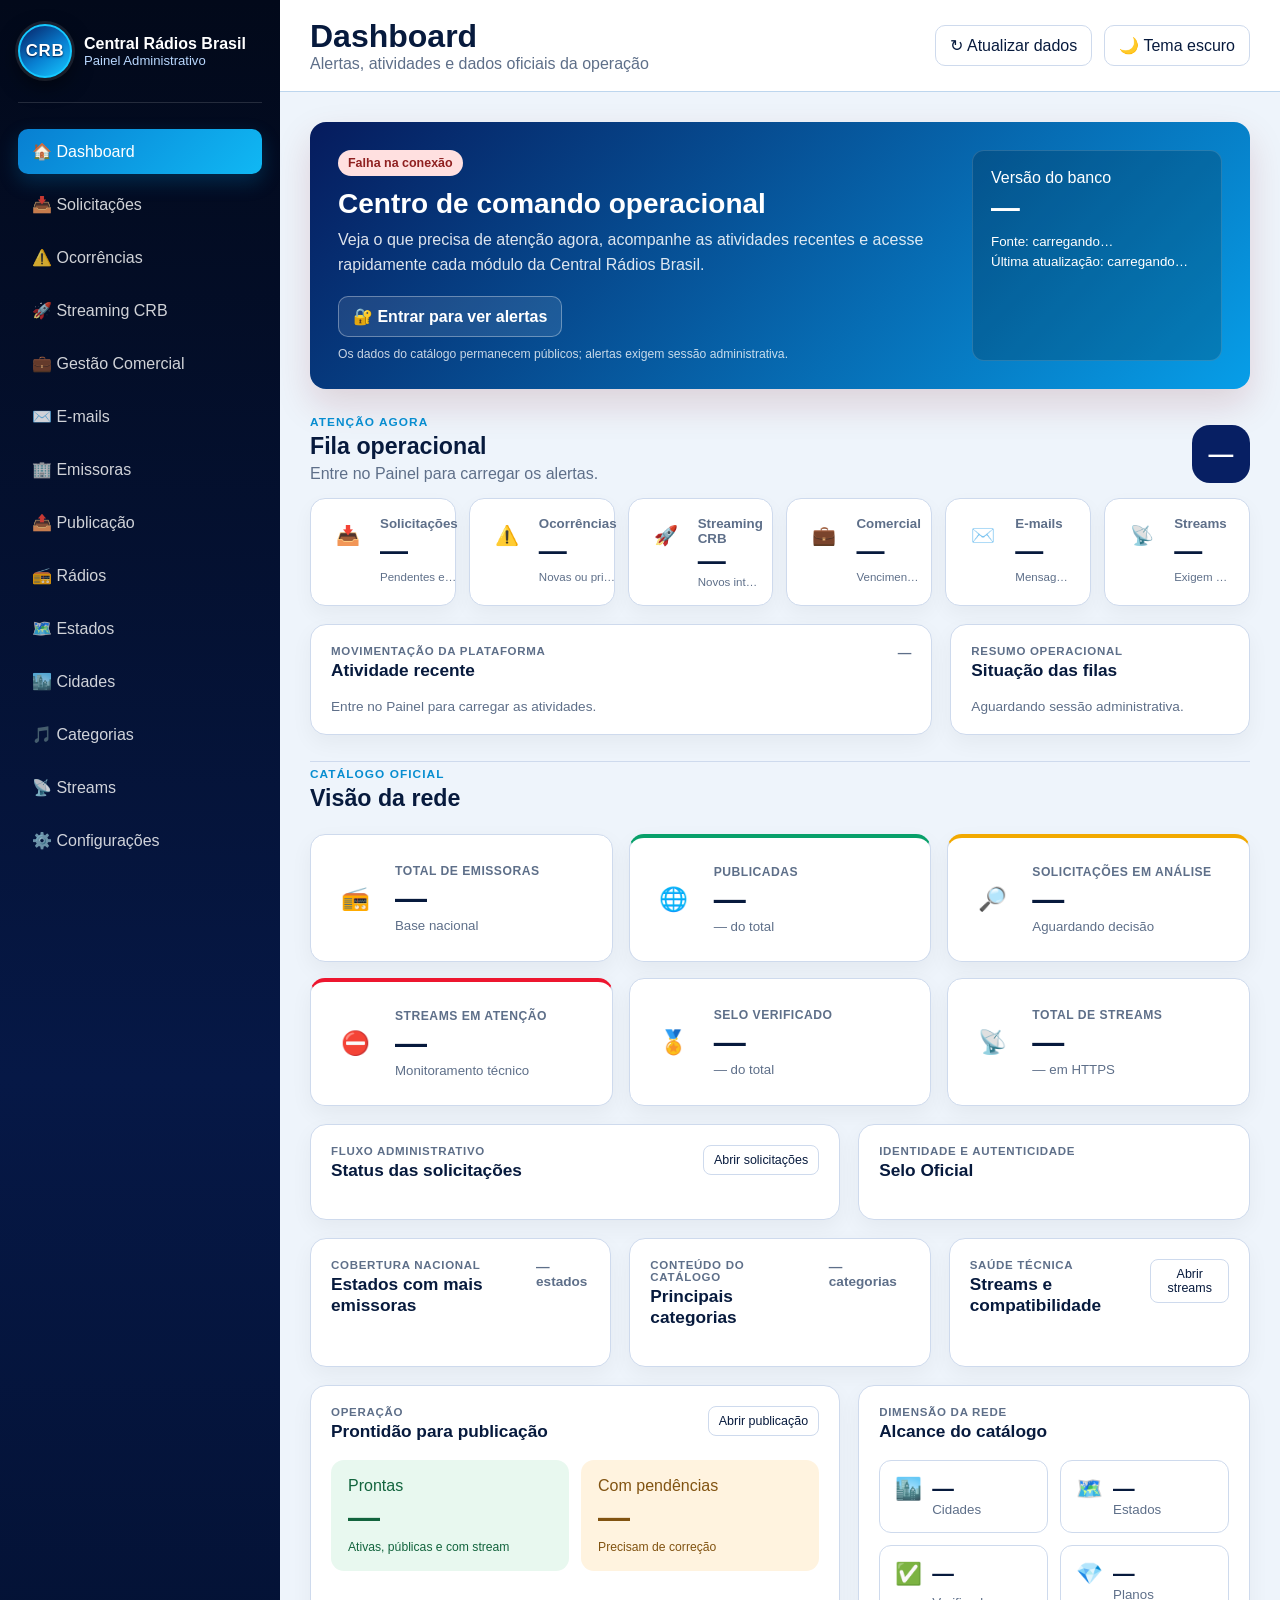
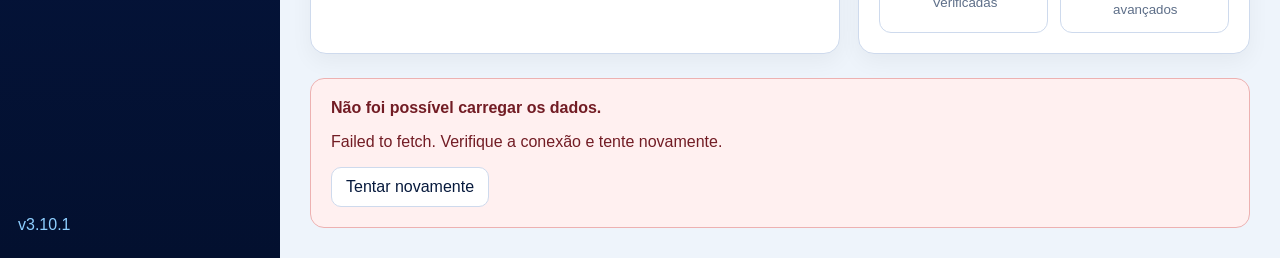
==== index.html @ 38840960 "Add files via upload" ====
<!DOCTYPE html>
<html lang="pt-BR">
<head>
  <meta charset="UTF-8">
  <meta name="viewport" content="width=device-width,initial-scale=1">
  <meta name="description" content="Painel Administrativo da Central Rádios Brasil">
  <meta http-equiv="Cache-Control" content="no-cache, no-store, must-revalidate">
  <meta http-equiv="Pragma" content="no-cache">
  <meta http-equiv="Expires" content="0">
  <title>Central Rádios Brasil — Painel Administrativo v3.9.0</title>

  <link rel="stylesheet" href="style.css?v=3.10.1">
  <link rel="stylesheet" href="css/dashboard.css?v=3.10.1">
  <link rel="stylesheet" href="css/radios.css?v=3.10.1">
  <link rel="stylesheet" href="css/streams.css?v=3.10.1">
  <link rel="stylesheet" href="css/emissoras.css?v=3.10.1">
  <link rel="stylesheet" href="css/solicitacoes.css?v=3.10.1">
  <link rel="stylesheet" href="css/emails.css?v=3.10.1">
  <link rel="stylesheet" href="css/streaming-interesses.css?v=3.10.1">
  <link rel="stylesheet" href="css/ocorrencias.css?v=3.10.1">
  <link rel="stylesheet" href="css/comercial.css?v=3.10.1">
</head>
<body data-app-version="3.9.0" data-build="gestao-comercial-sites">
<div class="app-shell">
  <aside class="sidebar">
    <div class="brand">
      <div class="brand-mark" aria-label="Central Rádios Brasil">CRB</div>
      <div>
        <strong>Central Rádios Brasil</strong>
        <span>Painel Administrativo</span>
      </div>
    </div>

    <nav class="main-nav">
      <a class="nav-link active" data-route="dashboard" href="#/dashboard">🏠 Dashboard</a>
      <a class="nav-link" data-route="solicitacoes" href="#/solicitacoes">📥 Solicitações <span id="solicitacoes-nav-count" class="nav-alert-count hidden"></span></a>
      <a class="nav-link" data-route="ocorrencias" href="#/ocorrencias">⚠️ Ocorrências <span id="ocorrencias-nav-count" class="nav-alert-count hidden"></span></a>
      <a class="nav-link" data-route="streaming-interesses" href="#/streaming-interesses">🚀 Streaming CRB <span id="streaming-nav-count" class="nav-alert-count hidden"></span></a>
      <a class="nav-link" data-route="comercial" href="#/comercial">💼 Gestão Comercial <span id="comercial-nav-count" class="nav-alert-count hidden"></span></a>
      <a class="nav-link" data-route="emails" href="#/emails">✉️ E-mails <span id="emails-nav-count" class="emails-nav-count nav-alert-count hidden"></span></a>
      <a class="nav-link" data-route="emissoras" href="#/emissoras">🏢 Emissoras</a>
        <a class="nav-link" data-route="publicacao" href="#/publicacao">📤 Publicação</a>
      <a class="nav-link" data-route="radios" href="#/radios">📻 Rádios</a>
      <a class="nav-link" data-route="estados" href="#/estados">🗺️ Estados</a>
      <a class="nav-link" data-route="cidades" href="#/cidades">🏙️ Cidades</a>
      <a class="nav-link" data-route="categorias" href="#/categorias">🎵 Categorias</a>
      <a class="nav-link" data-route="streams" href="#/streams">📡 Streams <span id="streams-nav-count" class="nav-alert-count hidden"></span></a>
      <a class="nav-link" data-route="configuracoes" href="#/configuracoes">
  ⚙️ Configurações
</a>
    </nav>

    <div class="sidebar-footer" id="app-version">v2.4.0</div>
  </aside>

  <div class="content-area">
    <header class="topbar">
      <div>
        <h1 id="page-title">Dashboard</h1>
        <p id="page-subtitle">Dados oficiais do ecossistema Central Rádios Brasil</p>
      </div>

      <button id="refresh-button" class="secondary-button">↻ Atualizar dados</button>
      <button id="theme-toggle" class="theme-button">🌙 Tema escuro</button>
    </header>

    <main class="main-content">
      <section id="dashboard-page">
        <section class="welcome-panel executive-welcome">
          <div>
            <span id="connection-badge" class="status-badge loading">
              Conectando à operação
            </span>
            <h2>Centro de comando operacional</h2>
            <p>
              Veja o que precisa de atenção agora, acompanhe as atividades recentes
              e acesse rapidamente cada módulo da Central Rádios Brasil.
            </p>
            <div class="dashboard-session-actions">
              <button id="dashboard-login-button" type="button" class="dashboard-session-button">
                🔐 Entrar para ver alertas
              </button>
              <span id="dashboard-session-note">Os dados do catálogo permanecem públicos; alertas exigem sessão administrativa.</span>
            </div>
          </div>

          <div class="dataset-info">
            <span>Versão do banco</span>
            <strong id="dataset-version">—</strong>
            <small id="dashboard-data-source">Fonte: carregando…</small>
            <small id="last-update">Última atualização: carregando…</small>
          </div>
        </section>

        <section class="operations-heading" aria-labelledby="operations-title">
          <div>
            <span>Atenção agora</span>
            <h2 id="operations-title">Fila operacional</h2>
            <p id="dashboard-operational-status">Entre no Painel para carregar os alertas.</p>
          </div>
          <strong id="dashboard-alert-total" class="operations-total">—</strong>
        </section>

        <section class="operations-kpis" aria-label="Alertas operacionais">
          <button type="button" class="operation-card" data-dashboard-route="solicitacoes">
            <span class="operation-icon">📥</span><small>Solicitações</small>
            <strong id="dashboard-alert-solicitacoes">—</strong><em>Pendentes e em análise</em>
          </button>
          <button type="button" class="operation-card" data-dashboard-route="ocorrencias">
            <span class="operation-icon">⚠️</span><small>Ocorrências</small>
            <strong id="dashboard-alert-ocorrencias">—</strong><em>Novas ou prioritárias</em>
          </button>
          <button type="button" class="operation-card" data-dashboard-route="streaming-interesses">
            <span class="operation-icon">🚀</span><small>Streaming CRB</small>
            <strong id="dashboard-alert-streaming">—</strong><em>Novos interessados</em>
          </button>
          <button type="button" class="operation-card" data-dashboard-route="comercial">
            <span class="operation-icon">💼</span><small>Comercial</small>
            <strong id="dashboard-alert-comercial">—</strong><em>Vencimentos, contratos e sites</em>
          </button>
          <button type="button" class="operation-card" data-dashboard-route="emails">
            <span class="operation-icon">✉️</span><small>E-mails</small>
            <strong id="dashboard-alert-emails">—</strong><em>Mensagens não lidas</em>
          </button>
          <button type="button" class="operation-card" data-dashboard-route="streams">
            <span class="operation-icon">📡</span><small>Streams</small>
            <strong id="dashboard-alert-streams">—</strong><em>Exigem atenção</em>
          </button>
        </section>

        <section class="executive-grid executive-grid-main dashboard-operational-grid">
          <article class="executive-panel activity-panel">
            <header class="panel-heading">
              <div><span>Movimentação da plataforma</span><h3>Atividade recente</h3></div>
              <strong id="dashboard-activity-updated">—</strong>
            </header>
            <div id="dashboard-activity-list" class="activity-list">
              <p class="dashboard-empty">Entre no Painel para carregar as atividades.</p>
            </div>
          </article>

          <article class="executive-panel">
            <header class="panel-heading">
              <div><span>Resumo operacional</span><h3>Situação das filas</h3></div>
            </header>
            <div id="dashboard-queue-summary" class="queue-summary">
              <p class="dashboard-empty">Aguardando sessão administrativa.</p>
            </div>
          </article>
        </section>

        <section class="dashboard-section-divider">
          <div><span>Catálogo oficial</span><h2>Visão da rede</h2></div>
        </section>

        <section class="dashboard-kpis" aria-label="Indicadores principais">
          <article class="executive-kpi">
            <span class="kpi-icon">📻</span>
            <div><small>Total de emissoras</small><strong id="total-radios">—</strong><span id="total-radios-detail">Base nacional</span></div>
          </article>
          <article class="executive-kpi kpi-success">
            <span class="kpi-icon">🌐</span>
            <div><small>Publicadas</small><strong id="total-publicadas">—</strong><span id="publicadas-percentual">— do total</span></div>
          </article>
          <article class="executive-kpi kpi-warning">
            <span class="kpi-icon">🔎</span>
            <div><small>Solicitações em análise</small><strong id="total-em-analise">—</strong><span>Aguardando decisão</span></div>
          </article>
          <article class="executive-kpi kpi-danger">
            <span class="kpi-icon">⛔</span>
            <div><small>Streams em atenção</small><strong id="total-bloqueadas">—</strong><span>Monitoramento técnico</span></div>
          </article>
          <article class="executive-kpi">
            <span class="kpi-icon">🏅</span>
            <div><small>Selo verificado</small><strong id="total-selo-verificado">—</strong><span id="selo-percentual">— do total</span></div>
          </article>
          <article class="executive-kpi">
            <span class="kpi-icon">📡</span>
            <div><small>Total de streams</small><strong id="total-streams">—</strong><span id="streams-seguros">— em HTTPS</span></div>
          </article>
        </section>

        <section class="executive-grid executive-grid-main">
          <article class="executive-panel">
            <header class="panel-heading">
              <div><span>Fluxo administrativo</span><h3>Status das solicitações</h3></div>
              <button type="button" class="dashboard-link-button" data-dashboard-route="solicitacoes">Abrir solicitações</button>
            </header>
            <div id="dashboard-status-list" class="metric-list"></div>
          </article>

          <article class="executive-panel">
            <header class="panel-heading">
              <div><span>Identidade e autenticidade</span><h3>Selo Oficial</h3></div>
            </header>
            <div id="dashboard-seal-list" class="metric-list"></div>
          </article>
        </section>

        <section class="executive-grid executive-grid-wide">
          <article class="executive-panel">
            <header class="panel-heading">
              <div><span>Cobertura nacional</span><h3>Estados com mais emissoras</h3></div>
              <strong id="total-estados">— estados</strong>
            </header>
            <div id="dashboard-states-list" class="ranking-list"></div>
          </article>

          <article class="executive-panel">
            <header class="panel-heading">
              <div><span>Conteúdo do catálogo</span><h3>Principais categorias</h3></div>
              <strong id="total-categorias">— categorias</strong>
            </header>
            <div id="dashboard-categories-list" class="ranking-list"></div>
          </article>

          <article class="executive-panel">
            <header class="panel-heading">
              <div><span>Saúde técnica</span><h3>Streams e compatibilidade</h3></div>
              <button type="button" class="dashboard-link-button" data-dashboard-route="streams">Abrir streams</button>
            </header>
            <div id="dashboard-stream-health" class="health-grid"></div>
          </article>
        </section>

        <section class="executive-grid executive-grid-main">
          <article class="executive-panel">
            <header class="panel-heading">
              <div><span>Operação</span><h3>Prontidão para publicação</h3></div>
              <button type="button" class="dashboard-link-button" data-dashboard-route="publicacao">Abrir publicação</button>
            </header>
            <div class="readiness-grid">
              <div class="readiness-item readiness-ready"><span>Prontas</span><strong id="dashboard-ready-count">—</strong><small>Ativas, públicas e com stream</small></div>
              <div class="readiness-item readiness-pending"><span>Com pendências</span><strong id="dashboard-pending-count">—</strong><small>Precisam de correção</small></div>
            </div>
            <div id="dashboard-pending-summary" class="attention-list"></div>
          </article>

          <article class="executive-panel">
            <header class="panel-heading">
              <div><span>Dimensão da rede</span><h3>Alcance do catálogo</h3></div>
            </header>
            <div class="network-summary">
              <div><span>🏙️</span><strong id="total-cidades">—</strong><small>Cidades</small></div>
              <div><span>🗺️</span><strong id="network-total-estados">—</strong><small>Estados</small></div>
              <div><span>✅</span><strong id="total-verificadas">—</strong><small>Verificadas</small></div>
              <div><span>💎</span><strong id="dashboard-premium-count">—</strong><small>Planos avançados</small></div>
            </div>
          </article>
        </section>

        <section id="error-panel" class="error-panel hidden">
          <strong>Não foi possível carregar os dados.</strong>
          <p id="error-message"></p>
          <button id="retry-button">Tentar novamente</button>
        </section>
      </section>


      <section id="solicitacoes-page" class="hidden">
        <div class="radios-toolbar solicitacoes-toolbar">
          <div>
            <span id="solicitacoes-status-badge" class="status-badge loading">
              Aguardando autenticação
            </span>
            <h2>Solicitações de emissoras</h2>
            <p>
              <strong id="solicitacoes-visible-count">0</strong> exibidas de
              <strong id="solicitacoes-total-count">0</strong> recebidas.
            </p>
          </div>

          <div class="toolbar-actions">
            <button id="solicitacoes-chave-button" type="button"
              class="secondary-button">
              🔐 Entrar no painel
            </button>
            <button id="solicitacoes-refresh-button" type="button"
              class="primary-button">
              ↻ Atualizar solicitações
            </button>
          </div>
        </div>

        <section class="solicitacoes-kpis" aria-label="Resumo das solicitações">
          <article>
            <span>Pendentes</span>
            <strong id="solicitacoes-pendentes-count">0</strong>
          </article>
          <article>
            <span>Em análise</span>
            <strong id="solicitacoes-analise-count">0</strong>
          </article>
          <article>
            <span>Aprovadas</span>
            <strong id="solicitacoes-aprovadas-count">0</strong>
          </article>
          <article>
            <span>Rejeitadas</span>
            <strong id="solicitacoes-rejeitadas-count">0</strong>
          </article>
          <article>
            <span>Sem logomarca</span>
            <strong id="solicitacoes-sem-logo-count">0</strong>
          </article>
        </section>

        <section class="filters-panel solicitacoes-filters">
          <label>
            Buscar
            <input id="solicitacao-search" type="search"
              placeholder="Protocolo, rádio, cidade, estado ou e-mail">
          </label>

          <label>
            Status
            <select id="solicitacao-status-filter">
              <option value="">Todos os status</option>
              <option value="pendente">Pendentes</option>
              <option value="em_analise">Em análise</option>
              <option value="aprovada">Aprovadas</option>
              <option value="rejeitada">Rejeitadas</option>
            </select>
          </label>

          <label>
            Logomarca
            <select id="solicitacao-logo-filter">
              <option value="">Todas</option>
              <option value="com_logo">Com logomarca</option>
              <option value="sem_logo">Sem logomarca</option>
            </select>
          </label>
        </section>

        <div id="solicitacoes-aviso-chave"
          class="solicitacoes-chave-panel">
          <strong>Área administrativa protegida</strong>
          <p>
            Entre com a chave administrativa para criar uma sessão temporária e protegida.
            A chave não será guardada: somente um token temporário permanecerá nesta aba.
          </p>
        </div>

        <section class="table-card">
          <div class="table-scroll">
            <table class="radios-table solicitacoes-table">
              <thead>
                <tr>
                  <th>Logomarca</th>
                  <th>Emissora</th>
                  <th>Localização</th>
                  <th>Categoria</th>
                  <th>Recebida em</th>
                  <th>Status</th>
                  <th>Ações</th>
                </tr>
              </thead>
              <tbody id="solicitacoes-table-body">
                <tr>
                  <td colspan="7" class="empty-state">
                    Entre no painel para carregar as solicitações.
                  </td>
                </tr>
              </tbody>
            </table>
          </div>
        </section>

        <section class="solicitacoes-alteracoes-bloco">
          <div class="solicitacoes-subcabecalho">
            <div>
              <span class="status-badge loading" id="alteracoes-status-badge">
                Alterações aguardando sincronização
              </span>
              <h3>Alterações solicitadas pelas emissoras</h3>
              <p>
                <strong id="alteracoes-pendentes-count">0</strong> pendentes ou em análise de
                <strong id="alteracoes-total-count">0</strong> solicitações.
              </p>
            </div>
          </div>

          <section class="table-card">
            <div class="table-scroll">
              <table class="radios-table solicitacoes-table">
                <thead>
                  <tr>
                    <th>Solicitação</th>
                    <th>Emissora</th>
                    <th>Localização</th>
                    <th>Stream proposto</th>
                    <th>Recebida em</th>
                    <th>Status</th>
                    <th>Ações</th>
                  </tr>
                </thead>
                <tbody id="alteracoes-table-body">
                  <tr>
                    <td colspan="7" class="empty-state">
                      Entre no painel para carregar as alterações.
                    </td>
                  </tr>
                </tbody>
              </table>
            </div>
          </section>
        </section>
      </section>

      <section id="radios-page" class="hidden">
        <div class="radios-toolbar">
          <div>
            <span id="radios-status-badge" class="status-badge loading">Carregando rádios</span>
            <h2>Gerenciamento de rádios</h2>
            <p>
              <strong id="radios-visible-count">0</strong> exibidas de
              <strong id="radios-total-count">0</strong> cadastradas.
            </p>
          </div>

          <div class="toolbar-actions">
            <label class="file-button">
              ⬆ Importar radios.json
              <input id="import-radios-input" type="file" accept=".json,application/json">
            </label>
            <button id="export-radios-button" class="secondary-button">✓ Validar e gerar bancos</button>
            <button id="new-radio-button" class="primary-button">＋ Nova rádio</button>
          </div>
        </div>

        <div id="draft-banner" class="draft-banner hidden">
          <div>
            <strong>Existem alterações salvas somente neste navegador.</strong>
            <span>Exporte o arquivo radios.json para publicá-las no repositório de dados.</span>
          </div>
          <button id="discard-draft-button" class="text-button">Descartar rascunho</button>
        </div>

        <section class="filters-panel">
          <label>
            Buscar
            <input id="radio-search" type="search" placeholder="Nome, cidade, estado ou categoria">
          </label>

          <label>
            Estado
            <select id="radio-uf-filter">
              <option value="">Todos os estados</option>
            </select>
          </label>

          <label>
            Categoria
            <select id="radio-category-filter">
              <option value="">Todas as categorias</option>
            </select>
          </label>

          <label>
            Status
            <select id="radio-status-filter">
              <option value="">Todos os status</option>
              <option value="online">Online</option>
              <option value="offline">Offline</option>
              <option value="nao_testado">Não testado</option>
            </select>
          </label>
        </section>

        <section class="table-card">
          <div class="table-scroll">
            <table class="radios-table">
              <thead>
                <tr>
                  <th>Rádio</th>
                  <th>Cidade</th>
                  <th>UF</th>
                  <th>Categoria</th>
                  <th>Status</th>
                  <th>Verificada</th>
                  <th>Stream principal</th>
                  <th>Ações</th>
                </tr>
              </thead>
              <tbody id="radios-table-body">
                <tr><td colspan="8" class="empty-state">Carregando…</td></tr>
              </tbody>
            </table>
          </div>
        </section>
      </section>

      <section id="estados-page" class="hidden">
        <div class="radios-toolbar">
          <div>
            <span class="status-badge success">Lista oficial carregada</span>
            <h2>Cadastro de estados</h2>
            <p>
              <strong id="estados-visible-count">27</strong> exibidos de
              <strong id="estados-total-count">27</strong>.
              Ativos: <strong id="estados-active-count">27</strong>.
            </p>
          </div>

          <div class="toolbar-actions">
            <button id="reset-estados-button" class="secondary-button">
              ↺ Restaurar lista oficial
            </button>
            <button id="export-estados-button" class="primary-button">
              ⬇ Exportar estados.json
            </button>
          </div>
        </div>

        <section class="filters-panel states-filters">
          <label>
            Buscar
            <input id="estado-search" type="search"
              placeholder="Sigla, estado ou região">
          </label>

          <label>
            Região
            <select id="estado-region-filter">
              <option value="">Todas as regiões</option>
              <option value="Norte">Norte</option>
              <option value="Nordeste">Nordeste</option>
              <option value="Centro-Oeste">Centro-Oeste</option>
              <option value="Sudeste">Sudeste</option>
              <option value="Sul">Sul</option>
            </select>
          </label>
        </section>

        <section class="table-card">
          <div class="table-scroll">
            <table class="radios-table states-table">
              <thead>
                <tr>
                  <th>UF</th>
                  <th>Estado</th>
                  <th>Região</th>
                  <th>Status</th>
                  <th>Ações</th>
                </tr>
              </thead>
              <tbody id="estados-table-body"></tbody>
            </table>
          </div>
        </section>
      </section>


      <section id="categorias-page" class="hidden">
        <div class="radios-toolbar">
          <div>
            <span class="status-badge success">Categorias disponíveis</span>
            <h2>Cadastro de categorias</h2>
            <p>
              <strong id="categorias-visible-count">0</strong> exibidas de
              <strong id="categorias-total-count">0</strong>.
              Ativas: <strong id="categorias-active-count">0</strong>.
            </p>
          </div>

          <div class="toolbar-actions">
            <button id="reset-categorias-button" class="secondary-button">
              ↺ Restaurar lista inicial
            </button>
            <button id="export-categorias-button" class="secondary-button">
              ⬇ Exportar categorias.json
            </button>
            <button id="new-category-button" class="primary-button">
              ＋ Nova categoria
            </button>
          </div>
        </div>

        <section class="filters-panel states-filters">
          <label>
            Buscar
            <input id="categoria-search" type="search"
              placeholder="Nome, descrição ou identificador">
          </label>

          <label>
            Status
            <select id="categoria-status-filter">
              <option value="">Todos os status</option>
              <option value="ativa">Ativas</option>
              <option value="inativa">Inativas</option>
            </select>
          </label>
        </section>

        <section class="table-card">
          <div class="table-scroll">
            <table class="radios-table categories-table">
              <thead>
                <tr>
                  <th>Categoria</th>
                  <th>ID</th>
                  <th>Descrição</th>
                  <th>Status</th>
                  <th>Ações</th>
                </tr>
              </thead>
              <tbody id="categorias-table-body"></tbody>
            </table>
          </div>
        </section>
      </section>


      <section id="cidades-page" class="hidden">
        <div class="radios-toolbar">
          <div>
            <span id="cidades-status-badge" class="status-badge loading">
              Aguardando consulta ao IBGE
            </span>
            <h2>Cadastro nacional de cidades</h2>
            <p>
              <strong id="cidades-visible-count">0</strong> encontradas de
              <strong id="cidades-total-count">0</strong>.
            </p>
            <small id="cidades-source-note">
              Fonte oficial: IBGE — API de Localidades.
            </small>
          </div>

          <div class="toolbar-actions">
            <button id="reload-cidades-button" class="secondary-button">
              ↻ Atualizar pelo IBGE
            </button>
            <button id="export-cidades-button" class="primary-button">
              ⬇ Exportar cidades.json
            </button>
          </div>
        </div>

        <section class="filters-panel cities-filters">
          <label>
            Buscar município
            <input id="cidade-search" type="search"
              placeholder="Nome, código IBGE, estado ou região">
          </label>

          <label>
            Estado
            <select id="cidade-uf-filter">
              <option value="">Todos os estados</option>
            </select>
          </label>

          <label>
            Região
            <select id="cidade-region-filter">
              <option value="">Todas as regiões</option>
            </select>
          </label>
        </section>

        <p id="cidades-table-note" class="table-note">
          Aguardando carregamento.
        </p>

        <section class="table-card">
          <div class="table-scroll">
            <table class="radios-table cities-table">
              <thead>
                <tr>
                  <th>Município</th>
                  <th>UF</th>
                  <th>Estado</th>
                  <th>Região</th>
                  <th>Código IBGE</th>
                  <th>Origem</th>
                </tr>
              </thead>
              <tbody id="cidades-table-body">
                <tr>
                  <td colspan="6" class="empty-state">
                    Carregando municípios…
                  </td>
                </tr>
              </tbody>
            </table>
          </div>
        </section>
      </section>


      <section id="streams-page" class="hidden">
        <div class="radios-toolbar">
          <div>
            <span id="streams-status-badge" class="status-badge loading">
              Aguardando carregamento
            </span>
            <h2>Cadastro de streams</h2>
            <p>
              <strong id="streams-visible-count">0</strong> exibidos de
              <strong id="streams-total-count">0</strong>.
              Online: <strong id="streams-online-count">0</strong>.
              Offline: <strong id="streams-offline-count">0</strong>.
            </p>
          </div>

          <div class="toolbar-actions">
            <button id="monitor-streams-button" class="primary-button">
              🔎 Verificar todos agora
            </button>
            <button id="reset-streams-button" class="secondary-button">
              ↺ Recarregar de radios.json
            </button>
            <button id="export-streams-button" class="secondary-button">
              ⬇ Exportar streams.json
            </button>
            <button id="new-stream-button" class="primary-button">
              ＋ Novo stream
            </button>
          </div>
        </div>

        <section class="stream-monitoramento-resumo">
          <article><span>Online</span><strong id="monitor-online-count">0</strong></article>
          <article><span>Instáveis</span><strong id="monitor-instavel-count">0</strong></article>
          <article><span>Fora do portal</span><strong id="monitor-fora-count">0</strong></article>
          <article><span>Suspensas</span><strong id="monitor-suspensa-count">0</strong></article>
          <article class="stream-monitoramento-data">
            <span>Última verificação automática</span>
            <strong id="monitor-ultima-execucao">Ainda não executada</strong>
          </article>
        </section>

        <section class="filters-panel stream-filters">
          <label>
            Buscar
            <input id="stream-search" type="search"
              placeholder="Rádio, nome do stream, URL ou codec">
          </label>

          <label>
            Status
            <select id="stream-status-filter">
              <option value="">Todos os status</option>
              <option value="online">Online</option>
              <option value="instavel">Instável</option>
              <option value="fora_portal">Fora do portal</option>
              <option value="suspensa">Suspensa</option>
              <option value="offline">Offline manual</option>
              <option value="nao_testado">Não testado</option>
            </select>
          </label>

          <label>
            Protocolo
            <select id="stream-protocol-filter">
              <option value="">Todos</option>
              <option value="HTTPS">HTTPS</option>
              <option value="HTTP">HTTP</option>
            </select>
          </label>
        </section>

        <section class="table-card">
          <div class="table-scroll">
            <table class="radios-table streams-table">
              <thead>
                <tr>
                  <th>Rádio / Stream</th>
                  <th>URL</th>
                  <th>Protocolo</th>
                  <th>Codec</th>
                  <th>Bitrate</th>
                  <th>Status</th>
                  <th>Resposta</th>
                  <th>Última verificação</th>
                  <th>Ações</th>
                </tr>
              </thead>
              <tbody id="streams-table-body">
                <tr>
                  <td colspan="9" class="empty-state">Carregando…</td>
                </tr>
              </tbody>
            </table>
          </div>
        </section>
      </section>


      <section id="emissoras-page" class="hidden">
        <div class="radios-toolbar">
          <div>
            <span class="status-badge success">Estrutura inicial ativa</span>
            <h2>Cadastro Nacional de Emissoras</h2>
            <p>
              <strong id="emissoras-visible-count">0</strong> emissoras exibidas.
            </p>
          </div>

          <div class="toolbar-actions">
            <label class="file-button">
              ⬆ Importar banco
              <input id="import-emissoras-input" type="file"
                accept=".json,application/json">
            </label>
            <button id="export-emissoras-button" class="secondary-button">
              ✓ Validar e gerar bancos
            </button>
            <button id="new-emissora-button" class="primary-button">
              ＋ Nova emissora
            </button>
          </div>
        </div>

        <div id="emissoras-draft-banner" class="draft-banner hidden">
          <div>
            <strong>Existem alterações salvas neste navegador.</strong>
            <span>
              Exporte radios.json para publicar as alterações no banco oficial.
            </span>
          </div>
          <button id="discard-emissoras-draft-button" class="text-button">
            Descartar rascunho
          </button>
        </div>


        <section class="emissoras-stats">
          <article>
            <span>Total</span>
            <strong id="emissoras-total-count">0</strong>
          </article>
          <article>
            <span>FM</span>
            <strong id="emissoras-fm-count">0</strong>
          </article>
          <article>
            <span>AM</span>
            <strong id="emissoras-am-count">0</strong>
          </article>
          <article>
            <span>Web</span>
            <strong id="emissoras-web-count">0</strong>
          </article>
          <article>
            <span>Ativas</span>
            <strong id="emissoras-active-count">0</strong>
          </article>
          <article>
            <span>Verificadas</span>
            <strong id="emissoras-verified-count">0</strong>
          </article>
        </section>

        <section class="filters-panel emissoras-filters">
          <label>
            Buscar
            <input id="emissora-search" type="search"
              placeholder="Nome, cidade, estado, categoria ou frequência">
          </label>

          <label>
            Estado
            <select id="emissora-uf-filter">
              <option value="">Todos os estados</option>
            </select>
          </label>

          <label>
            Tipo
            <select id="emissora-type-filter">
              <option value="">Todos os tipos</option>
              <option value="FM">FM</option>
              <option value="AM">AM</option>
              <option value="Web">Web</option>
            </select>
          </label>

          <label>
            Status do cadastro
            <select id="emissora-status-filter">
              <option value="">Todos os status</option>
              <option value="cadastro_recebido">Cadastro recebido</option>
              <option value="em_analise">Em análise</option>
              <option value="aprovada">Aprovada</option>
              <option value="aguardando_selo">Aguardando selo</option>
              <option value="publicada">Publicada</option>
              <option value="suspensa">Suspensa</option>
              <option value="rejeitada">Rejeitada</option>
              <option value="ativa">Ativas</option>
              <option value="inativa">Inativas</option>
            </select>
          </label>

          <label>
            Ordenar
            <select id="emissora-sort">
              <option value="nome">Nome A–Z</option>
              <option value="nome-desc">Nome Z–A</option>
              <option value="cidade">Cidade</option>
              <option value="estado">Estado</option>
              <option value="atualizacao">Última atualização</option>
            </select>
          </label>
        </section>

        <section class="table-card">
          <div class="table-scroll">
            <table class="radios-table emissoras-table">
              <thead>
                <tr>
                  <th>Emissora</th>
                  <th>Tipo</th>
                  <th>Frequência</th>
                  <th>Cidade</th>
                  <th>UF</th>
                  <th>Categoria</th>
                  <th>Streams</th>
                  <th>Status</th>
                  <th>Ações</th>
                </tr>
              </thead>
              <tbody id="emissoras-table-body">
                <tr>
                  <td colspan="9" class="empty-state">Carregando…</td>
                </tr>
              </tbody>
            </table>
          </div>
        </section>
      </section>
      <section id="ocorrencias-page" class="hidden">
        <div class="radios-toolbar ocorrencias-toolbar">
          <div>
            <span id="ocorrencias-status-badge" class="status-badge loading">Aguardando autenticação</span>
            <h2>Ocorrências e confiabilidade</h2>
            <p>Analise relatos enviados pelo Portal sem alterar automaticamente o catálogo. <strong id="ocorrencias-visible-count">0</strong> registros exibidos.</p>
          </div>
          <div class="toolbar-actions">
            <a class="secondary-button" href="https://centralradiosbrasil.com.br/ocorrencias/" target="_blank" rel="noopener">↗ Abrir página pública</a>
            <button id="ocorrencias-refresh-button" type="button" class="primary-button">↻ Atualizar ocorrências</button>
          </div>
        </div>

        <section class="ocorrencias-kpis" aria-label="Resumo das ocorrências">
          <article><span>Total</span><strong id="ocorrencias-total-count">0</strong></article>
          <article><span>Novas</span><strong id="ocorrencias-new-count">0</strong></article>
          <article><span>Em análise</span><strong id="ocorrencias-analysis-count">0</strong></article>
          <article><span>Resolvidas</span><strong id="ocorrencias-resolved-count">0</strong></article>
          <article><span>Prioritárias</span><strong id="ocorrencias-priority-count">0</strong></article>
        </section>

        <section class="ocorrencias-filters" aria-label="Filtros das ocorrências">
          <label>Buscar
            <input id="ocorrencias-search" type="search" placeholder="Protocolo, rádio, contato ou mensagem" autocomplete="off">
          </label>
          <label>Status
            <select id="ocorrencias-status-filter">
              <option value="">Todos os status</option>
              <option value="nova">Novas</option>
              <option value="em_analise">Em análise</option>
              <option value="resolvida">Resolvidas</option>
              <option value="arquivada">Arquivadas</option>
            </select>
          </label>
          <label>Tipo
            <select id="ocorrencias-type-filter">
              <option value="">Todos os tipos</option>
              <option value="radio_fora_do_ar">Rádio fora do ar</option>
              <option value="dados_incorretos">Dados incorretos</option>
              <option value="conteudo_inadequado">Conteúdo inadequado</option>
              <option value="problema_no_portal">Problema no Portal</option>
              <option value="suporte_geral">Suporte geral</option>
              <option value="seguranca_abuso">Segurança ou abuso</option>
            </select>
          </label>
          <label>Prioridade
            <select id="ocorrencias-priority-filter">
              <option value="">Todas</option>
              <option value="normal">Normal</option>
              <option value="alta">Alta</option>
              <option value="critica">Crítica</option>
            </select>
          </label>
        </section>

        <section class="table-card">
          <div class="table-scroll">
            <table class="radios-table ocorrencias-table">
              <thead><tr><th>Protocolo</th><th>Tipo</th><th>Emissora</th><th>Contato</th><th>Prioridade</th><th>Status</th><th>Recebida em</th><th>Ações</th></tr></thead>
              <tbody id="ocorrencias-table-body"><tr><td colspan="8" class="ocorrencias-empty">Carregando ocorrências…</td></tr></tbody>
            </table>
          </div>
        </section>
      </section>

      <div id="ocorrencias-modal-backdrop" class="ocorrencias-modal-backdrop hidden" role="presentation">
        <section class="ocorrencias-modal" role="dialog" aria-modal="true" aria-labelledby="ocorrencias-modal-title">
          <header class="ocorrencias-modal-header">
            <div><small id="ocorrencias-modal-protocol">—</small><h2 id="ocorrencias-modal-title">Ocorrência</h2></div>
            <button id="close-ocorrencias-modal" class="ocorrencias-modal-close" type="button" aria-label="Fechar detalhes">×</button>
          </header>
          <div class="ocorrencias-modal-body">
            <div class="ocorrencias-detalhes-grid">
              <div class="ocorrencias-detalhe"><span>Emissora</span><strong id="ocorrencias-detail-radio">—</strong></div>
              <div class="ocorrencias-detalhe"><span>Localização</span><strong id="ocorrencias-detail-location">—</strong></div>
              <div class="ocorrencias-detalhe"><span>Contato</span><strong id="ocorrencias-detail-contact">—</strong></div>
              <div class="ocorrencias-detalhe"><span>E-mail</span><strong id="ocorrencias-detail-email">—</strong></div>
              <div class="ocorrencias-detalhe"><span>Recebida em</span><strong id="ocorrencias-detail-date">—</strong></div>
              <div class="ocorrencias-detalhe"><span>Página de origem</span><strong id="ocorrencias-detail-page">—</strong></div>
            </div>
            <div id="ocorrencias-detail-message" class="ocorrencias-mensagem-admin">—</div>
            <div class="ocorrencias-links">
              <a id="ocorrencias-email-link" href="#">✉️ Enviar e-mail</a>
              <a id="ocorrencias-radio-link" href="#" target="_blank" rel="noopener">📻 Abrir emissora</a>
              <button id="ocorrencias-copy-protocol" type="button">⧉ Copiar protocolo</button>
            </div>

            <form id="ocorrencias-form-admin">
              <div class="ocorrencias-form-grid">
                <label>Status
                  <select id="ocorrencias-admin-status">
                    <option value="nova">Nova</option>
                    <option value="em_analise">Em análise</option>
                    <option value="resolvida">Resolvida</option>
                    <option value="arquivada">Arquivada</option>
                  </select>
                </label>
                <label>Prioridade
                  <select id="ocorrencias-admin-priority">
                    <option value="normal">Normal</option>
                    <option value="alta">Alta</option>
                    <option value="critica">Crítica</option>
                  </select>
                </label>
              </div>
              <label class="ocorrencias-form-full">Observações administrativas
                <textarea id="ocorrencias-admin-notes" maxlength="1600" placeholder="Registre verificações e contatos realizados."></textarea>
              </label>
              <label class="ocorrencias-form-full">Resolução
                <textarea id="ocorrencias-admin-resolution" maxlength="1600" placeholder="Descreva a solução ou conclusão da análise."></textarea>
              </label>
              <section class="ocorrencias-historico">
                <h3>Histórico</h3>
                <div id="ocorrencias-history-list" class="ocorrencias-historico-lista"></div>
              </section>
              <div class="ocorrencias-modal-actions">
                <button id="ocorrencias-modal-cancel" type="button" class="secondary-button">Cancelar</button>
                <button id="ocorrencias-modal-save" type="submit" class="primary-button">Salvar atualização</button>
              </div>
            </form>
          </div>
        </section>
      </div>

      <section id="comercial-page" class="hidden">
        <div class="radios-toolbar comercial-toolbar">
          <div>
            <span id="comercial-status-badge" class="status-badge loading">Aguardando autenticação</span>
            <h2>Gestão Comercial, Streaming e Sites</h2>
            <p>Administre clientes, planos, contratos, vencimentos, pagamentos, infraestrutura e os futuros sites editáveis. <strong id="comercial-visible-count">0</strong> clientes cadastrados.</p>
          </div>
          <div class="toolbar-actions">
            <button type="button" class="secondary-button" data-comercial-new="client">＋ Novo cliente</button>
            <button id="comercial-refresh-button" type="button" class="primary-button">↻ Atualizar gestão</button>
          </div>
        </div>

        <section class="comercial-kpis" aria-label="Resumo da gestão comercial">
          <article class="success"><span>Clientes ativos</span><strong id="comercial-kpi-clientes">0</strong><small>Contratantes em operação</small></article>
          <article class="success"><span>Receita mensal</span><strong id="comercial-kpi-receita">R$ 0,00</strong><small>Equivalente mensal dos contratos</small></article>
          <article class="danger"><span>Faturas vencidas</span><strong id="comercial-kpi-vencidas">0</strong><small>Exigem cobrança ou análise</small></article>
          <article><span>Sites publicados</span><strong id="comercial-kpi-sites">0</strong><small>Instâncias dos clientes</small></article>
          <article class="warning"><span>Contas disponíveis</span><strong id="comercial-kpi-capacidade">0</strong><small>Capacidade da revenda</small></article>
          <article><span>Modelos disponíveis</span><strong id="comercial-kpi-modelos">0</strong><small>Catálogo futuro de sites</small></article>
        </section>

        <nav class="comercial-tabs" aria-label="Áreas da gestão comercial">
          <button type="button" class="comercial-tab active" data-comercial-tab="visao-geral">Visão geral</button>
          <button type="button" class="comercial-tab" data-comercial-tab="clientes">Clientes</button>
          <button type="button" class="comercial-tab" data-comercial-tab="planos">Planos</button>
          <button type="button" class="comercial-tab" data-comercial-tab="contratos">Contratos</button>
          <button type="button" class="comercial-tab" data-comercial-tab="faturas">Faturas e pagamentos</button>
          <button type="button" class="comercial-tab" data-comercial-tab="sites">Sites editáveis</button>
          <button type="button" class="comercial-tab" data-comercial-tab="infraestrutura">Infraestrutura</button>
        </nav>

        <section class="comercial-panel" data-comercial-panel="visao-geral">
          <div class="comercial-overview-grid">
            <article class="comercial-card">
              <header class="comercial-card-header"><div><h3>Funil e pendências</h3><p>O que exige acompanhamento comercial.</p></div></header>
              <div id="comercial-pipeline-summary" class="comercial-summary-list"></div>
            </article>
            <article class="comercial-card">
              <header class="comercial-card-header"><div><h3>Capacidade da revenda</h3><p>Contas disponíveis sem inventar capacidade.</p></div></header>
              <div id="comercial-capacity-summary" class="comercial-capacity"></div>
            </article>
          </div>
          <article class="comercial-card" style="margin-top:16px">
            <header class="comercial-card-header"><div><h3>Atividade comercial recente</h3><p>Histórico de clientes, contratos, faturas, sites e infraestrutura.</p></div></header>
            <div id="comercial-activity-list" class="comercial-activity-list"></div>
          </article>
        </section>

        <section class="comercial-panel hidden" data-comercial-panel="clientes">
          <div class="comercial-section-header"><div><h3>Clientes do Streaming CRB</h3><p>Contratantes e prospects convertidos dos pré-cadastros.</p></div><button class="primary-button" type="button" data-comercial-new="client">＋ Novo cliente</button></div>
          <section class="table-card"><div class="table-scroll"><table class="radios-table comercial-table"><thead><tr><th>Código</th><th>Cliente / rádio</th><th>Contato</th><th>Localização</th><th>Status</th><th>Serviços</th><th>Ações</th></tr></thead><tbody id="comercial-clientes-body"></tbody></table></div></section>
        </section>

        <section class="comercial-panel hidden" data-comercial-panel="planos">
          <div class="comercial-section-header"><div><h3>Planos comercializados</h3><p>Defina seus próprios produtos, preços e recursos.</p></div><button class="primary-button" type="button" data-comercial-new="plan">＋ Novo plano</button></div>
          <section class="table-card"><div class="table-scroll"><table class="radios-table comercial-table"><thead><tr><th>Código</th><th>Plano</th><th>Valor</th><th>Capacidade</th><th>Inclui</th><th>Status</th><th>Ações</th></tr></thead><tbody id="comercial-planos-body"></tbody></table></div></section>
        </section>

        <section class="comercial-panel hidden" data-comercial-panel="contratos">
          <div class="comercial-section-header"><div><h3>Contratos e serviços</h3><p>Streaming, site, valores e vencimentos por cliente.</p></div><button class="primary-button" type="button" data-comercial-new="contract">＋ Novo contrato</button></div>
          <section class="table-card"><div class="table-scroll"><table class="radios-table comercial-table"><thead><tr><th>Número</th><th>Cliente</th><th>Plano</th><th>Valor</th><th>Vencimento</th><th>Status</th><th>Faturas</th><th>Ações</th></tr></thead><tbody id="comercial-contratos-body"></tbody></table></div></section>
        </section>

        <section class="comercial-panel hidden" data-comercial-panel="faturas">
          <div class="comercial-section-header"><div><h3>Faturas e pagamentos</h3><p>Baixa manual, parcial, cancelamento e estorno com histórico.</p></div><button class="primary-button" type="button" data-comercial-new="invoice">＋ Nova fatura</button></div>
          <section class="table-card"><div class="table-scroll"><table class="radios-table comercial-table"><thead><tr><th>Fatura</th><th>Cliente</th><th>Vencimento</th><th>Total</th><th>Pago</th><th>Status</th><th>Forma</th><th>Ações</th></tr></thead><tbody id="comercial-faturas-body"></tbody></table></div></section>
        </section>

        <section class="comercial-panel hidden" data-comercial-panel="sites">
          <div class="comercial-section-header"><div><h3>Catálogo de modelos</h3><p>Modelos disponíveis para os sites editáveis dos clientes.</p></div><div class="toolbar-actions"><button id="comercial-seed-model-button" class="secondary-button" type="button">★ Instalar Rádio Essencial</button><button class="primary-button" type="button" data-comercial-new="model">＋ Novo modelo</button></div></div>
          <section class="table-card"><div class="table-scroll"><table class="radios-table comercial-table"><thead><tr><th>Código</th><th>Modelo</th><th>Descrição</th><th>Campos editáveis</th><th>Status</th><th>Ações</th></tr></thead><tbody id="comercial-modelos-body"></tbody></table></div></section>
          <div class="comercial-section-header" style="margin-top:22px"><div><h3>Sites dos clientes</h3><p>Modelo, domínio, publicação e permissões de edição.</p></div><button class="primary-button" type="button" data-comercial-new="site">＋ Preparar site</button></div>
          <section class="table-card"><div class="table-scroll"><table class="radios-table comercial-table"><thead><tr><th>Código</th><th>Cliente</th><th>Site / modelo</th><th>Domínio</th><th>Permissões</th><th>Status</th><th>Ações</th></tr></thead><tbody id="comercial-sites-body"></tbody></table></div></section>
          <p class="comercial-modal-note" style="margin-top:16px">Commit 22.18 iniciado: o acesso individual, o rascunho, a solicitação de publicação e a publicação administrativa já estão disponíveis. O domínio definitivo será configurado após o teste do piloto.</p>
        </section>

        <section class="comercial-panel hidden" data-comercial-panel="infraestrutura">
          <div class="comercial-section-header"><div><h3>Infraestrutura de revenda</h3><p>Fornecedor, plano contratado, custo, vencimento e limite de contas.</p></div><button class="primary-button" type="button" data-comercial-new="revenda">＋ Nova infraestrutura</button></div>
          <section class="table-card"><div class="table-scroll"><table class="radios-table comercial-table"><thead><tr><th>Código</th><th>Fornecedor</th><th>Capacidade</th><th>Custo mensal</th><th>Vencimento</th><th>Status</th><th>Ações</th></tr></thead><tbody id="comercial-revendas-body"></tbody></table></div></section>
        </section>
      </section>


      <section id="streaming-interesses-page" class="hidden">
        <div class="radios-toolbar streaming-toolbar">
          <div>
            <span id="streaming-status-badge" class="status-badge loading">Aguardando autenticação</span>
            <h2>Interessados no Streaming CRB</h2>
            <p>
              Acompanhe os pré-cadastros enviados pela página comercial e conduza cada oportunidade até a contratação.
              <strong id="streaming-visible-count">0</strong> registros exibidos.
            </p>
          </div>
          <div class="toolbar-actions">
            <a class="secondary-button" href="https://centralradiosbrasil.com.br/streaming/" target="_blank" rel="noopener">↗ Abrir página pública</a>
            <button id="streaming-refresh-button" type="button" class="primary-button">↻ Atualizar interessados</button>
          </div>
        </div>

        <section class="streaming-kpis" aria-label="Resumo dos interessados no Streaming CRB">
          <article><span>Total</span><strong id="streaming-total-count">0</strong></article>
          <article><span>Novos</span><strong id="streaming-new-count">0</strong></article>
          <article><span>Contatados</span><strong id="streaming-contacted-count">0</strong></article>
          <article><span>Qualificados</span><strong id="streaming-qualified-count">0</strong></article>
          <article><span>Convertidos</span><strong id="streaming-converted-count">0</strong></article>
        </section>

        <section class="streaming-filters" aria-label="Filtros dos pré-cadastros">
          <label>
            Buscar interessado
            <input id="streaming-search" type="search" placeholder="Nome, e-mail, projeto ou protocolo" autocomplete="off">
          </label>
          <label>
            Status comercial
            <select id="streaming-status-filter">
              <option value="">Todos os status</option>
              <option value="novo">Novos</option>
              <option value="contatado">Contatados</option>
              <option value="qualificado">Qualificados</option>
              <option value="convertido">Convertidos</option>
              <option value="arquivado">Arquivados</option>
            </select>
          </label>
        </section>

        <section class="table-card">
          <div class="table-scroll">
            <table class="radios-table streaming-table">
              <thead>
                <tr>
                  <th>Protocolo</th>
                  <th>Interessado</th>
                  <th>Projeto</th>
                  <th>Localização</th>
                  <th>Recursos</th>
                  <th>Status</th>
                  <th>Recebido em</th>
                  <th>Ações</th>
                </tr>
              </thead>
              <tbody id="streaming-table-body">
                <tr><td colspan="8" class="streaming-empty">Carregando interessados…</td></tr>
              </tbody>
            </table>
          </div>
        </section>
      </section>

<section id="emails-page" class="hidden">
        <div class="radios-toolbar emails-toolbar">
          <div>
            <span id="emails-status-badge" class="status-badge loading">Aguardando conexão</span>
            <h2>Central de e-mails</h2>
            <p><strong id="emails-visible-count">0</strong> mensagens exibidas.</p>
          </div>
          <div class="toolbar-actions">
            <button id="emails-compose-button" type="button" class="primary-button">✉️ Escrever e-mail</button>
            <button id="emails-refresh-button" type="button" class="secondary-button">↻ Atualizar</button>
          </div>
        </div>

        <p id="emails-mode-note" class="emails-mode-note testing">
          Modo de testes: respostas limitadas ao destinatário verificado.
        </p>
        <p class="emails-storage-note">
          Armazenamento atual: remetente, assunto, texto e histórico no D1. Anexos recebidos ficam disponíveis na cópia de segurança enviada ao Gmail.
        </p>

        <section class="emails-layout" aria-label="Gerenciador de e-mails">
          <nav class="emails-folders" aria-label="Pastas de e-mail">
            <button class="emails-folder active" type="button" data-email-box="entrada"><span>📥 Entrada</span><strong id="emails-count-inbox">0</strong></button>
            <button class="emails-folder" type="button" data-email-box="enviados"><span>📤 Enviados</span><strong id="emails-count-sent">0</strong></button>
            <button class="emails-folder" type="button" data-email-box="arquivados"><span>🗃️ Arquivados</span><strong id="emails-count-archived">0</strong></button>
            <button class="emails-folder" type="button" data-email-box="lixeira"><span>🗑️ Lixeira</span><strong id="emails-count-trash">0</strong></button>
            <div class="emails-folder" aria-label="Mensagens não lidas"><span>🔵 Não lidas</span><strong id="emails-count-unread">0</strong></div>
          </nav>

          <div class="emails-list-panel">
            <label class="emails-search-wrap">
              <span class="sr-only">Pesquisar e-mails</span>
              <input id="emails-search" type="search" placeholder="Pesquisar por remetente, assunto ou conteúdo">
            </label>
            <div id="emails-list" class="emails-list" role="list"></div>
          </div>

          <article id="email-reader" class="email-reader">
            <div id="email-reader-empty" class="email-reader-empty">
              <div><strong>Selecione uma mensagem</strong><p>O conteúdo aparecerá nesta área.</p></div>
            </div>
            <div id="email-reader-content" class="hidden">
              <header class="email-reader-header">
                <span class="status-badge success">Mensagem</span>
                <h2 id="email-reader-subject">Assunto</h2>
                <p id="email-reader-from"></p>
                <time id="email-reader-date"></time>
              </header>
              <div class="email-reader-actions">
                <button id="email-reply-button" type="button" class="primary-button">↩ Responder</button>
                <button id="email-unread-button" type="button" class="secondary-button">Marcar como não lida</button>
                <button id="email-archive-button" type="button" class="secondary-button">Arquivar</button>
                <button id="email-trash-button" type="button" class="danger-button">Lixeira</button>
                <button id="email-restore-button" type="button" class="secondary-button hidden">Restaurar</button>
              </div>
              <pre id="email-reader-body" class="email-reader-body"></pre>
              <div id="email-attachments" class="email-attachments"></div>
              <section>
                <h3>Conversa</h3>
                <div id="email-thread" class="email-thread"></div>
              </section>
            </div>
          </article>
        </section>
      </section>

<section id="configuracoes-page" class="hidden">
  <div class="radios-toolbar">
    <div>
      <span class="status-badge success">Configuração local</span>
      <h2>Configurações do painel</h2>
      <p>
        Informações técnicas e preferências utilizadas pelo
        Central Rádios Brasil Admin.
      </p>
    </div>
  </div>

  <section class="table-card">
    <div style="padding:20px">
      <p>
        O módulo de configurações está sendo preparado.
      </p>
    </div>
  </section>
</section>
   <section id="publicacao-page" class="hidden">
  <div class="radios-toolbar publicacao-hero">
    <div>
      <span id="publicacao-status-badge" class="status-badge loading">Aguardando dados</span>
      <h2>Publicação Inteligente</h2>
      <p>O sistema analisa a prontidão e inclui somente emissoras aptas nos bancos oficiais.</p><div class="publication-meta"><span>Última validação: <strong id="publicacao-ultima-validacao">Ainda não realizada</strong></span><span id="publicacao-sync-status" class="publication-sync publication-sync--stale">Catálogo ainda não validado</span></div>
    </div>
    <div class="toolbar-actions">
      <button id="publicacao-refresh-button" type="button" class="secondary-button">↻ Atualizar</button>
      <button id="publicacao-validar-button" type="button" class="primary-button">✓ Validar e preparar</button>
    </div>
  </div>

  <section class="publicacao-kpis">
    <article><span>Analisadas</span><strong id="publicacao-total-emissoras">0</strong></article>
    <article class="kpi-ready"><span>Prontas</span><strong id="publicacao-total-aptas">0</strong></article>
    <article class="kpi-pending"><span>Pendentes</span><strong id="publicacao-total-pendentes">0</strong></article>
    <article class="kpi-blocked"><span>Bloqueadas</span><strong id="publicacao-total-bloqueadas">0</strong></article>
    <article><span>Qualidade média</span><strong id="publicacao-qualidade-media">0%</strong></article>
  </section>

  <section id="publicacao-resumo-executivo" class="publication-summary publication-summary--empty" aria-live="polite">
    <strong>Aguardando validação</strong><span>Use o botão Validar e preparar para gerar o diagnóstico oficial.</span>
  </section>

  <section class="publicacao-card publicacao-relatorio">
    <div class="publicacao-card-header"><div><span class="status-badge loading">Relatório</span><h3>Prontidão por emissora</h3></div></div>
    <p id="publicacao-resumo">Clique em <strong>Validar e preparar</strong> para gerar o diagnóstico oficial.</p>
    <div id="publicacao-avaliacoes-list" class="readiness-list"></div>
  </section>

  <section class="publicacao-grid">
    <article class="publicacao-card"><h3>radios.json</h3><p>Banco completo do catálogo, contendo somente emissoras aptas.</p><button id="publicacao-gerar-radios-button" type="button" class="secondary-button" disabled>↓ Gerar radios.json</button></article>
    <article class="publicacao-card"><h3>radios-esp32.json</h3><p>Banco otimizado para o aparelho, contendo somente streams válidos.</p><button id="publicacao-gerar-esp32-button" type="button" class="secondary-button" disabled>↓ Gerar radios-esp32.json</button></article>
  </section>

  <section id="publicacao-resultado-operacao" class="publication-result" hidden aria-live="polite"></section>

  <section class="publicacao-card publication-history-card">
    <div class="publicacao-card-header"><div><span class="status-badge loading">Histórico</span><h3>Últimas publicações neste navegador</h3></div></div>
    <div id="publicacao-historico-list" class="publication-history-list"></div>
  </section>
</section>
    
    </main>
  </div>
</div>


<div id="streaming-modal-backdrop" class="modal-backdrop hidden">
  <section class="modal-card streaming-modal-card" role="dialog" aria-modal="true" aria-labelledby="streaming-modal-title">
    <div class="modal-header">
      <div>
        <span id="streaming-modal-protocol">CRB-STR</span>
        <h2 id="streaming-modal-title">Interessado no Streaming CRB</h2>
      </div>
      <button id="close-streaming-modal" type="button" class="close-button" aria-label="Fechar">×</button>
    </div>

    <dl class="streaming-modal-summary">
      <div><dt>E-mail</dt><dd id="streaming-detail-email">—</dd></div>
      <div><dt>WhatsApp</dt><dd id="streaming-detail-whatsapp">—</dd></div>
      <div><dt>Localização</dt><dd id="streaming-detail-location">—</dd></div>
      <div><dt>Nome do projeto</dt><dd id="streaming-detail-project">—</dd></div>
      <div><dt>Situação atual</dt><dd id="streaming-detail-situation">—</dd></div>
      <div><dt>Previsão de início</dt><dd id="streaming-detail-start">—</dd></div>
      <div><dt>Recebido em</dt><dd id="streaming-detail-date">—</dd></div>
      <div><dt>Origem</dt><dd id="streaming-detail-origin">—</dd></div>
      <div class="full"><dt>Recursos de interesse</dt><dd id="streaming-detail-resources" class="streaming-resources"></dd></div>
      <div class="full"><dt>Mensagem do interessado</dt><dd id="streaming-detail-message">—</dd></div>
    </dl>

    <div class="streaming-contact-actions">
      <a id="streaming-email-link" href="#">✉ Enviar e-mail</a>
      <a id="streaming-whatsapp-link" href="#" target="_blank" rel="noopener">💬 Abrir WhatsApp</a>
      <button id="streaming-copy-protocol" type="button">⧉ Copiar protocolo</button>
    </div>

    <form id="streaming-interest-form" class="streaming-modal-form">
      <label>
        Status comercial
        <select id="streaming-interest-status" required>
          <option value="novo">Novo</option>
          <option value="contatado">Contatado</option>
          <option value="qualificado">Qualificado</option>
          <option value="convertido">Convertido</option>
          <option value="arquivado">Arquivado</option>
        </select>
      </label>

      <label>
        Observações administrativas
        <textarea id="streaming-interest-notes" maxlength="1200" placeholder="Registre contato, necessidade, proposta enviada ou próximo passo."></textarea>
      </label>

      <div class="modal-actions">
        <button id="streaming-convert-client" type="button" class="secondary-button">💼 Converter em cliente</button>
        <button id="streaming-modal-cancel" type="button" class="secondary-button">Cancelar</button>
        <button id="streaming-modal-save" type="submit" class="primary-button">Salvar atualização</button>
      </div>
    </form>
  </section>
</div>


<div id="solicitacao-modal-backdrop" class="modal-backdrop hidden">
  <section class="modal-card solicitacao-modal-card" role="dialog"
    aria-modal="true" aria-labelledby="solicitacao-modal-title">

    <div class="modal-header">
      <div>
        <span>📥 Portal da Emissora</span>
        <h2 id="solicitacao-modal-title">Analisar solicitação</h2>
      </div>

      <button id="close-solicitacao-modal" class="close-button"
        type="button" aria-label="Fechar">×</button>
    </div>

    <div class="solicitacao-detalhe-layout">
      <aside class="solicitacao-logo-card">
        <div id="solicitacao-logo-preview"
          class="solicitacao-logo-preview">
          <span>📻</span>
          <small>Sem logomarca</small>
        </div>
        <span id="solicitacao-logo-status"
          class="solicitacao-logo-status sem-logo">
          Logo pendente
        </span>
      </aside>

      <div class="solicitacao-detalhes">
        <div class="solicitacao-protocolo">
          <span>Protocolo</span>
          <strong id="solicitacao-detalhe-protocolo">—</strong>
        </div>

        <dl class="solicitacao-dados-grid">
          <div><dt>Rádio</dt><dd id="solicitacao-detalhe-nome">—</dd></div>
          <div><dt>Localização</dt><dd id="solicitacao-detalhe-localizacao">—</dd></div>
          <div><dt>Categoria</dt><dd id="solicitacao-detalhe-categoria">—</dd></div>
          <div><dt>Plano solicitado</dt><dd id="solicitacao-detalhe-plano">—</dd></div>
          <div><dt>E-mail</dt><dd id="solicitacao-detalhe-email">—</dd></div>
          <div><dt>WhatsApp</dt><dd id="solicitacao-detalhe-whatsapp">—</dd></div>
          <div class="full"><dt>Site</dt><dd id="solicitacao-detalhe-site">—</dd></div>
          <div class="full"><dt>Stream</dt><dd id="solicitacao-detalhe-stream">—</dd></div>
          <div class="full"><dt>Descrição</dt><dd id="solicitacao-detalhe-descricao">—</dd></div>
          <div class="full"><dt>Observação administrativa</dt><dd id="solicitacao-detalhe-observacao">—</dd></div>
        </dl>

        <label class="solicitacao-observacao-campo">
          Observação da análise
          <textarea id="solicitacao-observacao" rows="3"
            maxlength="700"
            placeholder="Registre pendências, motivo da decisão ou informações da análise."></textarea>
        </label>
      </div>
    </div>

    <div class="modal-actions solicitacao-modal-actions">
      <button id="solicitacao-marcar-analise-button"
        type="button" class="secondary-button">
        🔎 Marcar em análise
      </button>
      <button id="solicitacao-rejeitar-button"
        type="button" class="secondary-button solicitacao-danger-button">
        ⛔ Rejeitar
      </button>
      <button id="solicitacao-importar-button"
        type="button" class="secondary-button">
        📋 Importar para análise
      </button>
      <button id="solicitacao-aprovar-button"
        type="button" class="primary-button">
        ✓ Aprovar e importar
      </button>
    </div>
  </section>
</div>

<div id="alteracao-modal-backdrop" class="modal-backdrop hidden">
  <section class="modal-card solicitacao-modal-card" role="dialog"
    aria-modal="true" aria-labelledby="alteracao-modal-title">

    <div class="modal-header">
      <div>
        <span>✏️ Alteração solicitada</span>
        <h2 id="alteracao-modal-title">Analisar alteração</h2>
      </div>
      <button id="close-alteracao-modal" class="close-button"
        type="button" aria-label="Fechar">×</button>
    </div>

    <div class="alteracao-identificacao">
      <strong id="alteracao-detalhe-id">—</strong>
      <span>Cadastro original: <b id="alteracao-detalhe-protocolo">—</b></span>
    </div>

    <div class="alteracao-comparacao">
      <table class="radios-table">
        <thead>
          <tr><th>Campo</th><th>Publicado atualmente</th><th>Alteração solicitada</th></tr>
        </thead>
        <tbody id="alteracao-comparacao-body"></tbody>
      </table>
    </div>

    <div id="alteracao-logo-proposta" class="alteracao-logo-proposta hidden"></div>

    <label class="solicitacao-observacao-campo">
      Observação da análise
      <textarea id="alteracao-observacao" rows="3" maxlength="700"
        placeholder="Registre a decisão ou alguma orientação para a emissora."></textarea>
    </label>

    <div class="modal-actions solicitacao-modal-actions">
      <button id="alteracao-marcar-analise-button"
        type="button" class="secondary-button">
        🔎 Marcar em análise
      </button>
      <button id="alteracao-rejeitar-button"
        type="button" class="secondary-button solicitacao-danger-button">
        ⛔ Rejeitar
      </button>
      <button id="alteracao-aplicar-button"
        type="button" class="primary-button">
        ✓ Aprovar e aplicar na emissora
      </button>
    </div>
  </section>
</div>

<div id="radio-modal-backdrop" class="modal-backdrop hidden">
  <section class="modal-card" role="dialog" aria-modal="true" aria-labelledby="radio-modal-title">
    <div class="modal-header">
      <div>
        <span>Catálogo de emissoras</span>
        <h2 id="radio-modal-title">Cadastrar nova rádio</h2>
      </div>
      <button id="cancel-radio-form" class="close-button" type="button" aria-label="Fechar">×</button>
    </div>

    <form id="radio-form">
      <div class="form-grid">
        <label class="full-field">
          Nome da rádio *
          <input id="radio-name" required maxlength="120"
            placeholder="Ex.: Rádio Fala Popular">
        </label>

        <label>
          País
          <input id="radio-country" value="Brasil" readonly>
        </label>

        <label>
          Cidade *
          <input id="radio-city" required maxlength="100"
            placeholder="Rio Verde">
        </label>

        <label>
          Estado *
          <select id="radio-state" required>
            <option value="">Selecione o estado</option>
          </select>
        </label>

        <label>
          Categoria principal *
          <select id="radio-category" required>
            <option value="">Selecione a categoria</option>
          </select>
        </label>

        <label id="radio-category-other-field" class="hidden full-field">
          Outra categoria *
          <input id="radio-category-other" maxlength="80"
            placeholder="Digite a categoria">
        </label>

        <label>
          Categorias adicionais
          <input id="radio-extra-categories" maxlength="200"
            placeholder="Notícias, Popular, Comunitária">
        </label>

        <label class="full-field">
          Descrição
          <textarea id="radio-description" rows="3" maxlength="500"
            placeholder="Descrição curta da emissora"></textarea>
        </label>

        <label>
          Site oficial
          <input id="radio-site" type="url" placeholder="https://">
        </label>

        <label>
          URL do logotipo
          <input id="radio-logo" type="url" placeholder="https://">
        </label>

        <label>
          Instagram
          <input id="radio-instagram" type="url" placeholder="https://instagram.com/">
        </label>

        <label>
          Facebook
          <input id="radio-facebook" type="url" placeholder="https://facebook.com/">
        </label>

        <label class="full-field">
          WhatsApp
          <input id="radio-whatsapp" maxlength="30"
            placeholder="5564999999999">
        </label>

        <label class="full-field">
          URL do stream principal *
          <input id="radio-stream" type="url" required placeholder="https://">
        </label>

        <div class="full-field stream-test-box">
          <div>
            <strong>Teste do stream</strong>
            <small>
              O teste tenta reproduzir o áudio diretamente no navegador.
            </small>
          </div>

          <div class="stream-test-actions">
            <button id="test-form-stream-button" type="button"
              class="secondary-button">▶ Testar</button>
            <button id="stop-form-stream-button" type="button"
              class="secondary-button">■ Parar</button>
          </div>

          <p id="form-stream-result"
            class="stream-test-result neutral">
            Nenhum teste realizado.
          </p>
        </div>

        <label class="checkbox-field full-field">
          <input id="radio-verified" type="checkbox">
          Rádio verificada
        </label>

        <label class="checkbox-field full-field">
          <input id="radio-active" type="checkbox" checked>
          Rádio ativa no catálogo
        </label>
      </div>

      <p class="form-note">
        Os dados são salvos como rascunho neste navegador. Para atualizar o
        banco oficial, exporte o arquivo radios.json e publique-o no
        repositório CentralRadiosBrasil-Dados.
      </p>

      <div class="modal-actions">
        <button type="button" class="secondary-button"
          onclick="RadiosAdmin.fecharFormulario()">Cancelar</button>
        <button type="submit" class="primary-button">Salvar rascunho</button>
      </div>
    </form>
  </section>
</div>


<div id="categoria-modal-backdrop" class="modal-backdrop hidden">
  <section class="modal-card category-modal" role="dialog" aria-modal="true"
    aria-labelledby="categoria-modal-title">

    <div class="modal-header">
      <div>
        <span>Organização do catálogo</span>
        <h2 id="categoria-modal-title">Nova categoria</h2>
      </div>

      <button id="cancel-categoria-form" class="close-button"
        type="button" aria-label="Fechar">×</button>
    </div>

    <form id="categoria-form">
      <div class="form-grid">
        <label class="full-field">
          Nome da categoria *
          <input id="categoria-name" required maxlength="80"
            placeholder="Ex.: Jazz">
        </label>

        <label class="full-field">
          Descrição
          <textarea id="categoria-description" rows="4" maxlength="300"
            placeholder="Descrição curta da categoria"></textarea>
        </label>

        <label class="checkbox-field full-field">
          <input id="categoria-active" type="checkbox" checked>
          Categoria ativa
        </label>
      </div>

      <div class="modal-actions">
        <button type="button" class="secondary-button"
          onclick="CategoriasAdmin.fecharFormulario()">Cancelar</button>
        <button type="submit" class="primary-button">Salvar categoria</button>
      </div>
    </form>
  </section>
</div>



<div id="stream-modal-backdrop" class="modal-backdrop hidden">
  <section class="modal-card" role="dialog" aria-modal="true"
    aria-labelledby="stream-modal-title">

    <div class="modal-header">
      <div>
        <span>Links de transmissão</span>
        <h2 id="stream-modal-title">Novo stream</h2>
      </div>

      <button id="cancel-stream-form" class="close-button"
        type="button" aria-label="Fechar">×</button>
    </div>

    <form id="stream-form">
      <div class="form-grid">
        <label class="full-field">
          Nome da rádio *
          <input id="stream-radio-name" required maxlength="120">
        </label>

        <label>
          Nome do stream *
          <input id="stream-name" required maxlength="80"
            placeholder="Principal">
        </label>

        <label>
          Codec
          <input id="stream-codec" maxlength="30"
            placeholder="MP3, AAC, OGG">
        </label>

        <label class="full-field">
          URL do stream *
          <input id="stream-url" type="url" required
            placeholder="https://">
        </label>

        <label>
          Bitrate (kbps)
          <input id="stream-bitrate" type="number" min="1" max="1000">
        </label>

        <label class="checkbox-field">
          <input id="stream-principal" type="checkbox" checked>
          Stream principal
        </label>

        <div class="full-field stream-test-box">
          <div class="stream-test-actions">
            <button id="test-stream-form-button" type="button"
              class="secondary-button">▶ Testar</button>
            <button id="stop-stream-form-button" type="button"
              class="secondary-button">■ Parar</button>
          </div>

          <p id="stream-form-result"
            class="stream-test-result neutral">
            Nenhum teste realizado.
          </p>
        </div>
      </div>

      <div class="modal-actions">
        <button type="button" class="secondary-button"
          onclick="StreamsAdmin.fecharFormulario()">Cancelar</button>
        <button type="submit" class="primary-button">Salvar stream</button>
      </div>
    </form>
  </section>
</div>



<div id="emissora-modal-backdrop" class="modal-backdrop hidden">
  <section class="modal-card emissora-modal-card" role="dialog"
    aria-modal="true" aria-labelledby="emissora-modal-title">

    <div class="modal-header">
      <div>
        <span>📻 Cadastro Nacional de Emissoras</span>
        <h2 id="emissora-modal-title">Nova emissora</h2>
      </div>

      <button id="cancel-emissora-form" class="close-button"
        type="button" aria-label="Fechar">×</button>
    </div>

    <form id="emissora-form">
      <fieldset class="form-section">
        <legend>📻 Dados da emissora</legend>

        <div class="form-grid">
          <label class="full-field">
            Nome da emissora *
            <input id="emissora-name" required maxlength="120">
          </label>

          <label>
            Nome fantasia
            <input id="emissora-fantasy-name" maxlength="120">
          </label>

          <label>
            Razão social
            <input id="emissora-company-name" maxlength="160">
          </label>

          <label class="full-field">
            Slogan
            <input id="emissora-slogan" maxlength="180">
          </label>

          <label>
            Tipo *
            <select id="emissora-type" required>
              <option value="FM">FM</option>
              <option value="AM">AM</option>
              <option value="Web">Web</option>
            </select>
          </label>

          <label>
            Frequência
            <input id="emissora-frequency" maxlength="20"
              placeholder="Ex.: 98.7 MHz">
          </label>

          <label class="full-field">
            Categoria principal *
            <select id="emissora-category" required>
              <option value="">Selecione a categoria</option>
            </select>
          </label>

          <label class="full-field">
            Descrição
            <textarea id="emissora-description" rows="4" maxlength="1000"></textarea>
          </label>
        </div>
      </fieldset>

      <fieldset class="form-section">
      <legend>📍 Localização</legend>

        <div class="form-grid">
          <label>
            País
            <input id="emissora-country" value="Brasil" readonly>
          </label>

          <label>
            Estado *
            <select id="emissora-state" required>
              <option value="">Selecione o estado</option>
            </select>
          </label>

          <label>
            Cidade *
            <select id="emissora-city" required disabled>
              <option value="">Selecione a cidade</option>
            </select>
          </label>

          <label>
            CEP
            <input id="emissora-cep" maxlength="10" placeholder="00000-000">
          </label>

          <label class="full-field">
            Endereço
            <input id="emissora-address" maxlength="220">
          </label>

          <label>
            Latitude
            <input id="emissora-latitude" type="number" step="any">
          </label>

          <label>
            Longitude
            <input id="emissora-longitude" type="number" step="any">
          </label>
        </div>
      </fieldset>

      <fieldset class="form-section">
      <legend>☎️ Contatos e presença digital</legend>

        <div class="form-grid">
          <label>
            Telefone
            <input id="emissora-phone" maxlength="30">
          </label>

          <label>
            WhatsApp
            <input id="emissora-whatsapp" maxlength="30">
          </label>

          <label class="full-field">
            E-mail
            <input id="emissora-email" type="email" maxlength="160">
          </label>

          <label class="full-field">
            Site
            <input id="emissora-site" type="url" placeholder="https://">
          </label>

          <label>
            Facebook
            <input id="emissora-facebook" type="url" placeholder="https://">
          </label>

          <label>
            Instagram
            <input id="emissora-instagram" type="url" placeholder="https://">
          </label>

          <label class="full-field">
            YouTube
            <input id="emissora-youtube" type="url" placeholder="https://">
          </label>
        </div>
      </fieldset>

      <fieldset class="form-section">
        <legend>📡 Streams da emissora</legend>

        <div class="linked-streams-header">
          <div>
            <strong>
              <span id="emissora-streams-count">0</span> stream(s)
            </strong>
            <small>
              Defina um stream principal e quantos streams de reserva forem
              necessários.
            </small>
          </div>

          <button id="add-emissora-stream-button" type="button"
            class="primary-button">
            ＋ Adicionar stream
          </button>
        </div>

        <div class="table-scroll linked-streams-table-wrapper">
          <table class="radios-table linked-streams-table">
            <thead>
              <tr>
                <th>Nome</th>
                <th>URL</th>
                <th>Codec</th>
                <th>Bitrate</th>
                <th>Status</th>
                <th>Principal</th>
                <th>Ações</th>
              </tr>
            </thead>
            <tbody id="emissora-streams-table-body">
              <tr>
                <td colspan="7" class="empty-state">
                  Nenhum stream adicionado a esta emissora.
                </td>
              </tr>
            </tbody>
          </table>
        </div>
      </fieldset>

      <fieldset class="form-section administration-section">
        <legend>⚙️ Administração e publicação</legend>

        <div class="emissora-workflow-panel">
          <div class="workflow-status-card">
            <span class="workflow-card-label">Status atual</span>
            <strong id="emissora-workflow-status"
              class="registration-status registration-status--cadastro_recebido">
              Cadastro recebido
            </strong>
            <small id="emissora-workflow-next-step">Próximo passo: revisar os dados recebidos.</small>
          </div>

          <div class="workflow-progress-card">
            <div class="workflow-progress-heading">
              <span>Perfil da emissora</span>
              <strong id="emissora-profile-percent">0%</strong>
            </div>
            <div class="workflow-progress-track" role="progressbar"
              aria-label="Perfil completo" aria-valuemin="0" aria-valuemax="100"
              aria-valuenow="0" id="emissora-profile-progress">
              <span id="emissora-profile-progress-bar"></span>
            </div>
            <small id="emissora-profile-summary">Preencha os dados para calcular o perfil.</small>
          </div>
        </div>

        <div class="form-grid administration-grid">
          <label>
            Status do cadastro
            <select id="emissora-status-cadastro" required>
              <option value="cadastro_recebido">Cadastro recebido</option>
              <option value="em_analise">Em análise</option>
              <option value="aprovada">Aprovada</option>
              <option value="aguardando_selo">Aguardando selo</option>
              <option value="publicada">Publicada</option>
              <option value="suspensa">Suspensa</option>
              <option value="rejeitada">Rejeitada</option>
            </select>
          </label>

          <label>
            Plano
            <select id="emissora-plano">
              <option value="gratuito">Gratuito</option>
              <option value="parceira_verificada">Parceira verificada</option>
              <option value="premium">Premium</option>
            </select>
          </label>

          <section class="official-seal-card full-field" aria-labelledby="official-seal-title">
            <div class="official-seal-heading">
              <div>
                <span class="official-seal-kicker">Identidade e autenticidade</span>
                <strong id="official-seal-title">🏅 Selo Oficial</strong>
              </div>
              <span id="emissora-selo-badge" class="seal-status seal-status--nao_solicitado">Não solicitado</span>
            </div>

            <div class="form-grid official-seal-grid">
              <label>
                Status do selo
                <select id="emissora-selo-status">
                  <option value="nao_solicitado">Não solicitado</option>
                  <option value="solicitado">Solicitado</option>
                  <option value="em_analise">Em análise</option>
                  <option value="aguardando_validacao">Aguardando validação</option>
                  <option value="verificado">Verificado</option>
                  <option value="suspenso">Suspenso</option>
                </select>
              </label>

              <label>
                Código oficial
                <div class="input-with-action">
                  <input id="emissora-selo-codigo" type="text" readonly
                    placeholder="Gerado ao salvar a solicitação">
                  <button id="generate-seal-code-button" type="button" class="secondary-button compact-button">
                    Gerar código
                  </button>
                </div>
              </label>

              <label>
                Domínio verificado
                <input id="emissora-selo-dominio" type="text" maxlength="180"
                  placeholder="Ex.: radioexemplo.com.br">
              </label>

              <label>
                Método de validação
                <select id="emissora-selo-metodo">
                  <option value="nao_definido">Não definido</option>
                  <option value="dns">Registro DNS</option>
                  <option value="arquivo_html">Arquivo HTML</option>
                  <option value="meta_tag">Meta tag</option>
                  <option value="manual">Validação manual</option>
                </select>
              </label>

              <label>
                Última verificação
                <input id="emissora-selo-ultima-verificacao" type="datetime-local">
              </label>

              <label>
                Página pública de verificação
                <input id="emissora-selo-pagina" type="text" readonly
                  placeholder="Disponível quando houver código oficial">
              </label>
            </div>

            <div class="seal-history-panel">
              <div class="seal-history-heading">
                <strong>Histórico do selo</strong>
                <small>As mudanças de status são registradas ao salvar.</small>
              </div>
              <ol id="emissora-selo-historico" class="seal-history-list">
                <li class="empty-state">Nenhuma movimentação registrada.</li>
              </ol>
            </div>
          </section>

          <div class="workflow-checklist-card full-field">
            <div class="workflow-checklist-heading">
              <strong>Checklist do perfil</strong>
              <span id="emissora-profile-items-count">0 de 10 concluídos</span>
            </div>
            <ul id="emissora-profile-checklist" class="workflow-checklist"></ul>
          </div>

          <label class="full-field">
            Observações
            <textarea id="emissora-notes" rows="3" maxlength="700"></textarea>
          </label>

          <label class="checkbox-field">
            <input id="emissora-active" type="checkbox" checked>
            Emissora ativa
          </label>

          <label class="checkbox-field">
            <input id="emissora-verified" type="checkbox">
            Emissora verificada
          </label>

          <label class="checkbox-field">
            <input id="emissora-public" type="checkbox" checked>
            Exibir no catálogo público
          </label>
        </div>
      </fieldset>

      <p class="form-note">
        Os dados são salvos localmente. Use “Exportar radios.json” para
        publicar as alterações no repositório de dados.
      </p>

      <div class="modal-actions">
        <button type="button" class="secondary-button"
          onclick="EmissorasAdmin.fecharFormulario()">Cancelar</button>
        <button type="submit" class="primary-button">
          Salvar emissora
        </button>
      </div>
    </form>
  </section>
</div>


<div id="emissora-stream-modal-backdrop" class="modal-backdrop hidden">
  <section class="modal-card linked-stream-modal" role="dialog"
    aria-modal="true" aria-labelledby="emissora-stream-modal-title">

    <div class="modal-header">
      <div>
        <span>Streams da emissora</span>
        <h2 id="emissora-stream-modal-title">Adicionar stream</h2>
      </div>

      <button id="cancel-emissora-stream-form" class="close-button"
        type="button" aria-label="Fechar">×</button>
    </div>

    <form id="emissora-stream-form">
      <div class="form-grid">
        <label class="full-field">
          Nome do stream *
          <input id="emissora-stream-name" required maxlength="80"
            placeholder="Principal, Backup, AAC...">
        </label>

        <label class="full-field">
          URL do stream *
          <input id="emissora-stream-url" type="url" required
            placeholder="https://">
        </label>

        <label>
          Codec
          <input id="emissora-stream-codec" maxlength="30"
            placeholder="MP3, AAC, OGG">
        </label>

        <label>
          Bitrate (kbps)
          <input id="emissora-stream-bitrate" type="number"
            min="1" max="1000">
        </label>

        <label class="checkbox-field full-field">
          <input id="emissora-stream-principal" type="checkbox">
          Stream principal
        </label>
      </div>

      <div class="modal-actions">
        <button type="button" class="secondary-button"
          onclick="EmissorasAdmin.fecharStreamFormulario()">
          Cancelar
        </button>
        <button type="submit" class="primary-button">
          Salvar stream
        </button>
      </div>
    </form>
  </section>
</div>



<div id="emails-compose-backdrop" class="modal-backdrop hidden">
  <section class="modal-card emails-compose-card" role="dialog" aria-modal="true" aria-labelledby="emails-compose-title">
    <div class="modal-header">
      <div><span class="status-badge success">Suporte</span><h2 id="emails-compose-title">Escrever e-mail</h2></div>
      <button id="emails-compose-close" class="close-button" type="button" aria-label="Fechar">×</button>
    </div>
    <form id="emails-compose-form" class="emails-compose-form">
      <input id="email-compose-reply-id" name="replyToId" type="hidden">
      <label>Para<input id="email-compose-to" name="to" type="email" required autocomplete="email"></label>
      <label>Assunto<input id="email-compose-subject" name="subject" maxlength="500" required></label>
      <label>Mensagem<textarea id="email-compose-text" name="text" maxlength="250000" required></textarea></label>
      <p class="form-hint email-attachments-disabled">Anexos ainda não são enviados pelo Painel. Para anexar arquivos, use temporariamente o Gmail de segurança. A assinatura oficial da Central Rádios Brasil será adicionada automaticamente.</p>
      <div class="modal-actions">
        <button id="emails-compose-cancel" type="button" class="secondary-button">Cancelar</button>
        <button id="email-compose-send" type="submit" class="primary-button">Enviar e-mail</button>
      </div>
    </form>
  </section>
</div>

<div id="comercial-modal-backdrop" class="modal-backdrop hidden">
  <section class="modal-card comercial-modal-card" role="dialog" aria-modal="true" aria-labelledby="comercial-modal-title">
    <div class="modal-header"><div><span class="status-badge success">Gestão Comercial</span><h2 id="comercial-modal-title">Registro comercial</h2><p id="comercial-modal-subtitle"></p></div><button id="close-comercial-modal" class="close-button" type="button" aria-label="Fechar">×</button></div>
    <form id="comercial-modal-form" class="comercial-form">
      <div id="comercial-modal-form-fields" class="comercial-modal-body"></div>
      <div class="modal-actions"><button id="comercial-modal-cancel" type="button" class="secondary-button">Cancelar</button><button id="comercial-modal-save" type="submit" class="primary-button">Salvar</button></div>
    </form>
  </section>
</div>


<div id="validation-modal-backdrop" class="modal-backdrop hidden">
  <section class="modal-card validation-modal-card" role="dialog"
    aria-modal="true" aria-labelledby="validation-status-title">

    <div class="modal-header">
      <div>
        <span id="validation-status-badge"
          class="status-badge loading">
          Validação
        </span>
        <h2 id="validation-status-title">
          Validação do banco oficial
        </h2>
      </div>

      <button id="close-validation-modal" class="close-button"
        type="button" aria-label="Fechar">×</button>
    </div>

    <p id="validation-summary" class="validation-summary">
      Aguardando validação.
    </p>

    <section class="validation-stats">
      <article>
        <span>Publicáveis</span>
        <strong id="validation-public-count">0</strong>
      </article>
      <article>
        <span>Erros</span>
        <strong id="validation-errors-count">0</strong>
      </article>
      <article>
        <span>Avisos</span>
        <strong id="validation-warnings-count">0</strong>
      </article>
    </section>

    <div class="validation-columns">
      <section>
        <h3>Erros que impedem a exportação</h3>
        <ul id="validation-errors-list"
          class="validation-list"></ul>
      </section>

      <section>
        <h3>Avisos para revisão</h3>
        <ul id="validation-warnings-list"
          class="validation-list"></ul>
      </section>
    </div>

    <div class="modal-actions validation-actions">
      <button id="download-validation-report-button"
        type="button" class="secondary-button">
        ⬇ Relatório
      </button>

      <button id="download-esp32-json-button"
        type="button" class="secondary-button">
        ⬇ radios-esp32.json
      </button>

      <button id="download-official-json-button"
        type="button" class="primary-button">
        ⬇ radios.json oficial
      </button>
    </div>
  </section>
</div>


<script src="config.js?v=3.10.1"></script>
<script src="js/utils.js?v=3.10.1"></script>
<script src="js/api.js?v=3.10.1"></script>
<script src="js/dashboard.js?v=3.10.1"></script>
<script src="js/radios.js?v=3.10.1"></script>
<script src="js/estados.js?v=3.10.1"></script>
<script src="js/categorias.js?v=3.10.1"></script>
<script src="js/cidades.js?v=3.10.1"></script>
<script src="js/streams.js?v=3.10.1"></script>
<script src="js/emissoras.js?v=3.10.1"></script>
<script src="js/publicacao.js?v=3.10.1"></script>
<script src="js/solicitacoes.js?v=3.10.1"></script>
<script src="js/emails.js?v=3.10.1"></script>
<script src="js/streaming-interesses.js?v=3.10.1"></script>
<script src="js/ocorrencias.js?v=3.10.1"></script>
<script src="js/comercial.js?v=3.10.1"></script>
<script src="app.js?v=3.10.1"></script>
</body>
</html>
---- style.css ----
*{box-sizing:border-box}
:root{
  --bg:#f4f5f7;--surface:#fff;--text:#202124;--muted:#69707a;
  --border:#dfe3e8;--primary:#c91424;--primary-dark:#9f0d19;
  --sidebar:#141414;--success:#18864b;--danger:#c13232;
}
body.dark-theme{
  --bg:#111315;--surface:#1b1e21;--text:#f5f6f7;
  --muted:#b4bbc3;--border:#33383e;--sidebar:#090a0b;
}
body{margin:0;font-family:Arial,sans-serif;background:var(--bg);color:var(--text)}
button,input,select{font:inherit}
button{cursor:pointer}
.app-shell{min-height:100vh;display:grid;grid-template-columns:280px 1fr}
.sidebar{background:var(--sidebar);color:#fff;padding:24px 18px;display:flex;flex-direction:column;min-height:100vh;position:sticky;top:0}
.brand{display:flex;gap:12px;align-items:center;padding-bottom:24px;border-bottom:1px solid #ffffff22}
.brand-mark{width:48px;height:48px;border-radius:50%;display:grid;place-items:center;background:var(--primary);font-weight:800}
.brand strong,.brand span{display:block}.brand span{font-size:.82rem;color:#ffffffaa}
.main-nav{display:grid;gap:8px;margin-top:26px}
.nav-link{border:0;border-radius:10px;background:transparent;color:#ffffffd0;display:flex;gap:10px;padding:13px 14px;text-decoration:none}
.nav-link.active,.nav-link:hover{background:var(--primary);color:#fff}
.nav-link small{margin-left:auto}.nav-link.disabled{opacity:.45}
.sidebar-footer{margin-top:auto;color:#ffffff88}
.content-area{min-width:0}
.topbar{display:flex;align-items:center;gap:12px;padding:18px 30px;background:var(--surface);border-bottom:1px solid var(--border)}
.topbar h1,.topbar p{margin:0}.topbar p{color:var(--muted)}
.secondary-button{margin-left:auto}
.secondary-button,.theme-button,.primary-button,#retry-button{
  padding:10px 14px;border-radius:10px;border:1px solid var(--border);
  background:var(--surface);color:var(--text)
}
.primary-button{background:var(--primary);color:#fff;border-color:var(--primary);font-weight:700}
.primary-button:hover{background:var(--primary-dark)}
.main-content{padding:30px;max-width:1600px;width:100%;margin:0 auto}
.hidden{display:none!important}
.status-badge{display:inline-block;padding:6px 10px;border-radius:999px;font-size:.78rem;font-weight:700}
.status-badge.loading{background:#f2c230;color:#111}
.status-badge.success{background:#d9f6e5;color:#136637}
.status-badge.error{background:#ffe0e0;color:#8f2020}
.modal-header{
  display:flex;
  align-items:flex-start;
  justify-content:space-between;
  gap:16px;
  padding:20px 24px;
  background:var(--surface);
  border-bottom:1px solid var(--border);
}

.modal-header span{
  display:block;
  margin-bottom:4px;
  color:var(--muted);
  font-size:.82rem;
  font-weight:700;
  text-transform:uppercase;
  letter-spacing:.04em;
}

.modal-header h2{
  margin:0;
  color:var(--text);
  font-size:1.5rem;
  line-height:1.2;
}

.close-button{
  flex:0 0 auto;
  width:38px;
  height:38px;
  padding:0;
  border:1px solid var(--border);
  border-radius:10px;
  background:var(--surface);
  color:var(--text);
  font-size:1.35rem;
  line-height:1;
}

.close-button:hover{
  background:var(--bg);
}
@media(max-width:800px){
  .app-shell{grid-template-columns:1fr}.sidebar{position:static;min-height:auto}
  .topbar{flex-wrap:wrap;padding:16px}.secondary-button{margin-left:0}.main-content{padding:18px}
}


/* Commit 19 — Publicação Inteligente */

.publicacao-hero{background:linear-gradient(135deg,#7f0913,#c30f20);color:#fff;border-radius:18px;padding:24px;margin-bottom:20px}.publicacao-hero h2,.publicacao-hero p{color:#fff}.publicacao-kpis{display:grid;grid-template-columns:repeat(5,minmax(0,1fr));gap:14px;margin-bottom:20px}.publicacao-kpis article{background:var(--surface,#fff);border:1px solid #dfe3e8;border-top:4px solid #64748b;border-radius:14px;padding:18px;box-shadow:0 8px 24px rgba(15,23,42,.06)}.publicacao-kpis span{display:block;font-size:.76rem;font-weight:800;text-transform:uppercase;color:#64748b}.publicacao-kpis strong{display:block;margin-top:8px;font-size:2rem}.publicacao-kpis .kpi-ready{border-top-color:#16a34a}.publicacao-kpis .kpi-pending{border-top-color:#d97706}.publicacao-kpis .kpi-blocked{border-top-color:#dc2626}.publicacao-grid{display:grid;grid-template-columns:repeat(2,minmax(0,1fr));gap:18px;margin-top:20px}.publicacao-card{background:var(--surface,#fff);border:1px solid #dfe3e8;border-radius:16px;padding:20px;box-shadow:0 8px 24px rgba(15,23,42,.06)}.publicacao-card-header{display:flex;justify-content:space-between;align-items:center;margin-bottom:12px}.readiness-list{display:grid;gap:14px;margin-top:18px}.readiness-card{border:1px solid #dfe3e8;border-left:5px solid #64748b;border-radius:12px;padding:16px;background:#fff}.readiness-card--apta{border-left-color:#16a34a}.readiness-card--pendente{border-left-color:#d97706}.readiness-card--bloqueada{border-left-color:#dc2626}.readiness-head{display:flex;justify-content:space-between;gap:16px;align-items:center}.readiness-head div{display:flex;flex-direction:column;gap:3px}.readiness-head span{font-size:.82rem;color:#64748b}.readiness-head b{font-size:1.4rem}.readiness-track{height:8px;background:#e5e7eb;border-radius:99px;overflow:hidden;margin:12px 0}.readiness-track span{display:block;height:100%;background:#b91c1c;border-radius:99px}.readiness-card ul{margin:10px 0 0;padding-left:20px;color:#475569}.readiness-card li{margin:6px 0}.readiness-ok{margin:8px 0 0;color:#15803d;font-weight:700}.publicacao-empty{padding:24px;text-align:center;color:#64748b;background:#f8fafc;border-radius:12px}@media(max-width:1050px){.publicacao-kpis{grid-template-columns:repeat(2,1fr)}}@media(max-width:720px){.publicacao-kpis,.publicacao-grid{grid-template-columns:1fr}}



/* Commit 20 — Refinamentos da Publicação Inteligente */
.readiness-track span.progress-excellent{background:#16a34a}
.readiness-track span.progress-good{background:#eab308}
.readiness-track span.progress-attention{background:#f97316}
.readiness-track span.progress-critical{background:#dc2626}
.readiness-requirements{display:grid;grid-template-columns:repeat(2,minmax(0,1fr));gap:9px;margin-top:14px}
.requirement-item{display:flex;gap:9px;align-items:flex-start;padding:10px 11px;border:1px solid #e2e8f0;border-radius:10px;background:#f8fafc}
.requirement-item>span{width:22px;height:22px;flex:0 0 22px;border-radius:50%;display:grid;place-items:center;font-size:.75rem;font-weight:900}
.requirement-item div{display:grid;gap:2px;min-width:0}.requirement-item strong{font-size:.84rem}.requirement-item small{font-size:.74rem;color:#64748b;line-height:1.35}
.requirement-item--ok>span{background:#dcfce7;color:#15803d}.requirement-item--error>span{background:#fee2e2;color:#b91c1c}.requirement-item--warning>span{background:#fef3c7;color:#a16207}.requirement-item--notice>span{background:#dbeafe;color:#1d4ed8}
.publication-summary{display:flex;align-items:center;justify-content:space-between;gap:22px;padding:18px 20px;margin-bottom:20px;border:1px solid #dfe3e8;border-radius:15px;background:var(--surface,#fff);box-shadow:0 8px 24px rgba(15,23,42,.05)}
.publication-summary>div:first-child{display:flex;align-items:center;gap:12px}.publication-summary>div:first-child>span{width:40px;height:40px;border-radius:50%;display:grid;place-items:center;font-weight:900}.publication-summary strong,.publication-summary small{display:block}.publication-summary small{margin-top:3px;color:var(--muted,#64748b)}
.publication-summary dl{display:flex;gap:20px;margin:0}.publication-summary dl div{text-align:center}.publication-summary dt{font-size:.7rem;text-transform:uppercase;color:#64748b;font-weight:800}.publication-summary dd{margin:4px 0 0;font-size:1.25rem;font-weight:800}
.publication-summary--success{border-left:5px solid #16a34a}.publication-summary--success>div:first-child>span{background:#dcfce7;color:#15803d}.publication-summary--danger{border-left:5px solid #dc2626}.publication-summary--danger>div:first-child>span{background:#fee2e2;color:#b91c1c}.publication-summary--empty{border-left:5px solid #94a3b8}
.primary-button:disabled,.secondary-button:disabled{opacity:.5;cursor:not-allowed;filter:grayscale(.15)}
@media(max-width:900px){.publication-summary{align-items:flex-start;flex-direction:column}.publication-summary dl{width:100%;justify-content:space-between}.readiness-requirements{grid-template-columns:1fr}}


/* Commit 21 — Conclusão da Publicação Inteligente */
.publication-meta{display:flex;flex-wrap:wrap;gap:10px 18px;margin-top:12px;font-size:.82rem;color:rgba(255,255,255,.9)}
.publication-meta strong{color:#fff}.publication-sync{display:inline-flex;align-items:center;gap:6px;font-weight:800}.publication-sync::before{content:"";width:8px;height:8px;border-radius:50%;background:currentColor}
.publication-sync--stale{color:#fde68a}.publication-sync--ready{color:#bfdbfe}.publication-sync--syncing{color:#fff}.publication-sync--synced{color:#bbf7d0}.publication-sync--error{color:#fecaca}
.readiness-title{display:flex!important;flex-direction:row!important;align-items:center;gap:11px!important}.readiness-radio-icon{width:38px;height:38px;display:grid;place-items:center;border-radius:10px;background:#f1f5f9;font-size:1.15rem}.readiness-status{display:inline-flex!important;width:max-content;padding:4px 8px;border-radius:999px;font-size:.72rem!important;font-weight:800}.readiness-status--apta{background:#dcfce7;color:#15803d!important}.readiness-status--pendente{background:#fef3c7;color:#a16207!important}.readiness-status--bloqueada{background:#fee2e2;color:#b91c1c!important}
.readiness-actions{display:flex;justify-content:flex-end;margin-top:14px;padding-top:14px;border-top:1px solid #e2e8f0}.readiness-open-button{margin-left:0}
.publication-result{display:grid;gap:7px;margin-top:20px;padding:18px 20px;border-radius:14px;border:1px solid}.publication-result strong{font-size:1rem}.publication-result span{font-size:.86rem}.publication-result--success{background:#f0fdf4;border-color:#86efac;color:#166534}.publication-result--error{background:#fef2f2;border-color:#fca5a5;color:#991b1b}
.publication-history-card{margin-top:20px}.publication-history-list{display:grid;gap:10px}.publication-history-item{display:flex;align-items:flex-start;gap:11px;padding:12px;border:1px solid #e2e8f0;border-radius:11px;background:#f8fafc}.publication-history-item>span{width:28px;height:28px;display:grid;place-items:center;border-radius:50%;font-weight:900}.publication-history-item div{display:grid;gap:3px}.publication-history-item small{color:#64748b}.publication-history-item--success>span{background:#dcfce7;color:#15803d}.publication-history-item--error>span{background:#fee2e2;color:#b91c1c}.publication-history-empty{padding:18px;text-align:center;color:#64748b;background:#f8fafc;border-radius:11px}
@media(max-width:640px){.readiness-head{align-items:flex-start}.readiness-title{align-items:flex-start}.readiness-actions{justify-content:stretch}.readiness-open-button{width:100%}.publication-meta{flex-direction:column;gap:6px}}


/* Commit 21.1 — três ajustes finais */
.readiness-status{align-items:center;gap:6px;text-transform:uppercase;letter-spacing:.035em;box-shadow:inset 0 0 0 1px rgba(15,23,42,.05)}
.readiness-status-dot{width:7px;height:7px;border-radius:50%;background:currentColor;flex:0 0 7px}
.readiness-head-actions{display:flex!important;flex-direction:row!important;align-items:center;gap:12px!important}
.readiness-open-button--top{white-space:nowrap;padding:8px 12px;font-size:.78rem}
.readiness-validation-meta{display:grid;grid-template-columns:repeat(2,minmax(0,1fr));gap:12px;margin-bottom:14px;padding:14px 16px;border:1px solid #dbe3ec;border-radius:12px;background:#f8fafc}
.readiness-validation-meta>div{display:grid;gap:4px}.readiness-validation-meta span{font-size:.72rem;font-weight:800;text-transform:uppercase;letter-spacing:.04em;color:#64748b}.readiness-validation-meta strong{font-size:.9rem;color:#0f172a}.readiness-validation-meta .is-synced{color:#15803d}.readiness-validation-meta .is-pending{color:#a16207}
@media(max-width:700px){.readiness-head{flex-direction:column;align-items:stretch}.readiness-head-actions{justify-content:space-between}.readiness-validation-meta{grid-template-columns:1fr}.readiness-open-button--top{padding:8px 10px}}

/* Commit 21.2 — Identidade visual oficial Central Rádios Brasil */
:root{
  --bg:#eef4fb;--surface:#ffffff;--text:#071a3d;--muted:#5e6f89;
  --border:#cedaed;--primary:#079ee8;--primary-dark:#0578bd;
  --secondary:#071f63;--accent:#ed162f;--sidebar:#030b20;
  --success:#098b58;--danger:#d91f36;
}
body.dark-theme{
  --bg:#040b1c;--surface:#0a1731;--text:#f5f9ff;--muted:#a9bbd6;
  --border:#20375d;--primary:#15b9ff;--primary-dark:#079ee8;--sidebar:#010612;
}
.brand-mark{width:54px;height:54px;flex:0 0 54px;border-radius:50%;display:grid;place-items:center;background:linear-gradient(145deg,#071f63 0%,#087fd1 55%,#16c8ff 100%);border:2px solid #16c8ff;box-shadow:0 0 0 3px #ffffff18,0 8px 20px #0008;color:#fff;font-size:1.05rem;font-weight:900;letter-spacing:.04em;text-shadow:0 1px 2px #00143f}
.sidebar{background:linear-gradient(180deg,#02091a 0%,#061846 58%,#03102f 100%)}
.nav-link.active,.nav-link:hover{background:linear-gradient(135deg,#087fd1,#10b8f4);box-shadow:0 8px 20px #059de638}
.primary-button{background:linear-gradient(135deg,#087fd1,#10b8f4);border-color:#079ee8}
.primary-button:hover{background:linear-gradient(135deg,#056cb5,#079ee8)}
.topbar{border-bottom-color:#bdd6ee}
.status-badge.success{background:#d8f8f0;color:#08714b}
.publicacao-hero,.welcome-panel{background:linear-gradient(135deg,#061b5d 0%,#08378d 52%,#079ee8 100%)}
.dataset-info{background:#02091f66;border-color:#77d9ff55}
.executive-kpi{border-color:#d3e0f1}
.executive-kpi.kpi-success{border-top-color:#08a06a}.executive-kpi.kpi-warning{border-top-color:#f2a900}.executive-kpi.kpi-danger{border-top-color:#ed162f}
.dashboard-link-button:hover{border-color:#079ee8;color:#0578bd}
.metric-track span,.ranking-track span{background:linear-gradient(90deg,#071f63,#079ee8,#16c8ff)}
.brand strong{color:#fff}.brand span{color:#b9d8ff}
.sidebar-footer{color:#8ecfff}
.readiness-card--apta{border-left-color:#079ee8}.readiness-track span.progress-excellent{background:linear-gradient(90deg,#071f63,#079ee8,#16c8ff)}
.readiness-status--apta{background:#d9f5ff;color:#056b9e!important}
.publication-summary--success{border-left-color:#079ee8}.publication-summary--success>div:first-child>span{background:#d9f5ff;color:#056b9e}

@media(max-width:520px){.brand-mark{width:46px;height:46px;flex-basis:46px;font-size:.92rem}.brand{gap:10px}.brand strong{font-size:.92rem}.brand span{font-size:.75rem}}
---- css/dashboard.css ----
.welcome-panel{display:flex;justify-content:space-between;gap:25px;padding:28px;border-radius:16px;background:linear-gradient(135deg,#061b5d,#079ee8);color:#fff;box-shadow:0 16px 36px #7c0c1926}.welcome-panel h2{margin:12px 0 8px;font-size:1.75rem}.welcome-panel p{max-width:720px;margin:0;color:#ffffffdd;line-height:1.55}.dataset-info{min-width:250px;padding:18px;border:1px solid #ffffff24;border-radius:12px;background:#0000002e}.dataset-info span,.dataset-info strong,.dataset-info small{display:block}.dataset-info strong{font-size:1.8rem;margin:5px 0 9px}.dataset-info small+small{margin-top:5px}.dashboard-kpis{display:grid;grid-template-columns:repeat(3,minmax(0,1fr));gap:16px;margin-top:22px}.executive-kpi{display:flex;align-items:center;gap:16px;min-height:128px;padding:20px;border:1px solid var(--border);border-radius:15px;background:var(--surface);box-shadow:0 8px 22px #0000000d}.executive-kpi .kpi-icon{display:grid;place-items:center;width:48px;height:48px;border-radius:14px;background:var(--background);font-size:1.45rem}.executive-kpi small,.executive-kpi strong,.executive-kpi div>span{display:block}.executive-kpi small{font-size:.76rem;font-weight:800;text-transform:uppercase;letter-spacing:.04em;color:var(--muted)}.executive-kpi strong{margin:4px 0;font-size:2rem;line-height:1}.executive-kpi div>span{font-size:.83rem;color:var(--muted)}.kpi-success{border-top:4px solid #18915b}.kpi-warning{border-top:4px solid #e29a19}.kpi-danger{border-top:4px solid #c93636}.executive-grid{display:grid;gap:18px;margin-top:18px}.executive-grid-main{grid-template-columns:1.15fr .85fr}.executive-grid-wide{grid-template-columns:repeat(3,minmax(0,1fr))}.executive-panel{min-width:0;padding:20px;border:1px solid var(--border);border-radius:16px;background:var(--surface);box-shadow:0 8px 22px #0000000c}.panel-heading{display:flex;align-items:flex-start;justify-content:space-between;gap:14px;margin-bottom:18px}.panel-heading span{display:block;margin-bottom:3px;font-size:.72rem;font-weight:800;text-transform:uppercase;letter-spacing:.06em;color:var(--muted)}.panel-heading h3{margin:0;font-size:1.08rem}.panel-heading>strong{font-size:.85rem;color:var(--muted)}.dashboard-link-button{padding:7px 10px;border:1px solid var(--border);border-radius:8px;background:transparent;color:var(--text);font-size:.78rem;cursor:pointer}.dashboard-link-button:hover{border-color:#079ee8;color:#0578bd}.metric-list{display:grid;gap:12px}.metric-row-header{display:flex;align-items:center;justify-content:space-between;gap:10px;font-size:.88rem}.metric-row-header span{display:flex;align-items:center;gap:8px}.metric-dot{display:inline-block;width:9px;height:9px;border-radius:50%;background:#9aa3af}.registration-cadastro_recebido{background:#8b95a5}.registration-em_analise,.seal-em_analise{background:#2877d4}.registration-aprovada{background:#48a868}.registration-aguardando_selo,.seal-solicitado{background:#de961b}.registration-publicada,.seal-verificado{background:#079e63}.registration-suspensa,.registration-rejeitada,.seal-suspenso{background:#c73838}.seal-nao_solicitado{background:#9299a5}.seal-aguardando_validacao{background:#6a67db}.metric-track,.ranking-track{height:7px;overflow:hidden;border-radius:99px;background:var(--background)}.metric-track span,.ranking-track span{display:block;height:100%;border-radius:inherit;background:linear-gradient(90deg,#071f63,#079ee8,#16c8ff)}.ranking-list{display:grid;gap:13px}.ranking-row{display:flex;align-items:center;gap:10px}.ranking-position{display:grid;place-items:center;flex:0 0 26px;height:26px;border-radius:8px;background:var(--background);font-size:.77rem;font-weight:800;color:var(--muted)}.ranking-content{flex:1;min-width:0}.ranking-content>div:first-child{display:flex;justify-content:space-between;gap:10px;margin-bottom:6px;font-size:.84rem}.ranking-content strong{overflow:hidden;text-overflow:ellipsis;white-space:nowrap}.ranking-content span{font-weight:800}.health-grid{display:grid;grid-template-columns:repeat(2,minmax(0,1fr));gap:10px}.health-item{padding:14px;border:1px solid var(--border);border-radius:12px;background:var(--background)}.health-item span,.health-item strong,.health-item small{display:block}.health-item span{font-size:.79rem;color:var(--muted)}.health-item strong{margin:5px 0;font-size:1.55rem}.health-item small{font-size:.73rem;color:var(--muted)}.health-alert{border-color:#dc8a8a;background:#fff4f4}.readiness-grid{display:grid;grid-template-columns:repeat(2,minmax(0,1fr));gap:12px}.readiness-item{padding:17px;border-radius:13px}.readiness-item span,.readiness-item strong,.readiness-item small{display:block}.readiness-item strong{margin:4px 0;font-size:2rem}.readiness-item small{font-size:.76rem}.readiness-ready{background:#e8f8ef;color:#12643d}.readiness-pending{background:#fff3df;color:#815311}.attention-list{display:flex;flex-wrap:wrap;gap:8px;margin-top:13px}.attention-list span{padding:7px 9px;border-radius:99px;background:var(--background);font-size:.75rem}.attention-list .all-ready{background:#e8f8ef;color:#12643d}.network-summary{display:grid;grid-template-columns:repeat(2,minmax(0,1fr));gap:12px}.network-summary>div{display:grid;grid-template-columns:auto 1fr;column-gap:10px;padding:15px;border:1px solid var(--border);border-radius:12px;background:var(--background)}.network-summary>div>span{grid-row:1/3;font-size:1.35rem}.network-summary strong{font-size:1.35rem}.network-summary small{color:var(--muted)}.dashboard-empty{margin:0;color:var(--muted);font-size:.85rem}.error-panel{margin-top:24px;padding:20px;border:1px solid #edb1b1;border-radius:14px;background:#fff0f0;color:#721c24}.dark-theme .health-alert{background:#462426}.dark-theme .readiness-ready,.dark-theme .attention-list .all-ready{background:#173d2b;color:#a7efc8}.dark-theme .readiness-pending{background:#463416;color:#f3ce89}@media(max-width:1180px){.dashboard-kpis{grid-template-columns:repeat(2,1fr)}.executive-grid-wide{grid-template-columns:1fr 1fr}.executive-grid-wide .executive-panel:last-child{grid-column:1/-1}}@media(max-width:800px){.welcome-panel{flex-direction:column}.dataset-info{min-width:0}.dashboard-kpis,.executive-grid-main,.executive-grid-wide{grid-template-columns:1fr}.executive-grid-wide .executive-panel:last-child{grid-column:auto}}@media(max-width:520px){.dashboard-kpis{grid-template-columns:1fr}.health-grid,.readiness-grid,.network-summary{grid-template-columns:1fr}.panel-heading{flex-direction:column}.executive-kpi{min-height:110px}}


/* Dashboard Operacional v3.8.0 */
.dashboard-session-actions{display:flex;align-items:center;flex-wrap:wrap;gap:10px;margin-top:18px}.dashboard-session-button{padding:10px 14px;border:1px solid #ffffff55;border-radius:10px;background:#ffffff18;color:#fff;font:inherit;font-weight:800;cursor:pointer}.dashboard-session-button:hover{background:#ffffff28}.dashboard-session-actions span{font-size:.76rem;color:#ffffffc7}.operations-heading,.dashboard-section-divider{display:flex;align-items:flex-end;justify-content:space-between;gap:20px;margin-top:26px}.operations-heading span,.dashboard-section-divider span{display:block;margin-bottom:4px;font-size:.74rem;font-weight:900;text-transform:uppercase;letter-spacing:.09em;color:#078dd0}.operations-heading h2,.dashboard-section-divider h2{margin:0;font-size:1.45rem}.operations-heading p{margin:5px 0 0;color:var(--muted)}.operations-total{display:grid;place-items:center;min-width:58px;height:58px;padding:0 15px;border-radius:18px;background:#071f63;color:#fff;font-size:1.55rem}.operations-kpis{display:grid;grid-template-columns:repeat(6,minmax(0,1fr));gap:13px;margin-top:15px}.operation-card{display:grid;grid-template-columns:auto 1fr;grid-template-rows:auto auto auto;column-gap:12px;min-width:0;padding:17px;border:1px solid var(--border);border-radius:15px;background:var(--surface);color:var(--text);text-align:left;cursor:pointer;box-shadow:0 8px 20px #0000000b}.operation-card:hover{transform:translateY(-2px);border-color:#079ee8;box-shadow:0 12px 24px #079ee820}.operation-icon{grid-row:1/4;display:grid;place-items:center;width:40px;height:40px;border-radius:12px;background:var(--background);font-size:1.2rem}.operation-card small{font-weight:800;color:var(--muted)}.operation-card strong{font-size:1.75rem;line-height:1.1}.operation-card em{overflow:hidden;font-size:.72rem;font-style:normal;color:var(--muted);text-overflow:ellipsis;white-space:nowrap}.dashboard-operational-grid{grid-template-columns:1.35fr .65fr}.activity-list{display:grid;gap:8px;max-height:440px;overflow:auto}.activity-item{display:grid;grid-template-columns:auto minmax(0,1fr) auto;align-items:center;gap:12px;width:100%;padding:12px;border:1px solid transparent;border-radius:12px;background:var(--background);color:var(--text);text-align:left;cursor:pointer}.activity-item:hover{border-color:#079ee8}.activity-icon{display:grid;place-items:center;width:36px;height:36px;border-radius:10px;background:var(--surface)}.activity-content{min-width:0}.activity-content strong,.activity-content small{display:block;overflow:hidden;text-overflow:ellipsis;white-space:nowrap}.activity-content strong{font-size:.86rem}.activity-content small{margin-top:3px;color:var(--muted);font-size:.75rem}.activity-item time{font-size:.7rem;color:var(--muted);white-space:nowrap}.queue-summary{display:grid;gap:9px}.queue-row{display:flex;align-items:center;justify-content:space-between;gap:12px;padding:13px;border:1px solid var(--border);border-radius:11px;background:var(--background);color:var(--text);font:inherit;text-align:left;cursor:pointer}.queue-row:hover{border-color:#079ee8}.queue-row span{font-size:.82rem}.queue-row strong{font-size:1.1rem}.dashboard-section-divider{padding-top:5px;border-top:1px solid var(--border)}.nav-alert-count{display:inline-grid;place-items:center;min-width:21px;height:21px;margin-left:auto;padding:0 6px;border-radius:999px;background:#ef3f63;color:#fff;font-size:.68rem;font-weight:900;line-height:1}.main-nav .nav-link{display:flex;align-items:center;gap:7px}.dark-theme .operations-total{background:#079ee8}.dark-theme .operation-card,.dark-theme .activity-item,.dark-theme .queue-row{box-shadow:none}
@media(max-width:1180px){.operations-kpis{grid-template-columns:repeat(3,minmax(0,1fr))}.dashboard-operational-grid{grid-template-columns:1fr}}
@media(max-width:800px){.operations-kpis{grid-template-columns:repeat(2,minmax(0,1fr))}.operations-heading{align-items:flex-start}.activity-item{grid-template-columns:auto minmax(0,1fr)}.activity-item time{grid-column:2}}
@media(max-width:520px){.operations-kpis{grid-template-columns:1fr}.operations-heading{flex-direction:column}.operations-total{min-width:52px;height:52px}.dashboard-session-actions{align-items:flex-start;flex-direction:column}.activity-content strong,.activity-content small{white-space:normal}}
---- css/radios.css ----
.radios-toolbar{display:flex;justify-content:space-between;align-items:flex-start;gap:20px}
.radios-toolbar h2{margin:12px 0 5px}.radios-toolbar p{margin:0;color:var(--muted)}
.toolbar-actions{display:flex;gap:10px;flex-wrap:wrap}.toolbar-actions .secondary-button{margin-left:0}
.draft-banner{margin-top:20px;padding:16px 18px;border:1px solid #e8c55d;border-radius:12px;background:#fff7d7;display:flex;align-items:center;justify-content:space-between;gap:20px;color:#5c4800}
.draft-banner strong,.draft-banner span{display:block}.draft-banner span{margin-top:3px;font-size:.9rem}
.text-button{border:0;background:transparent;color:inherit;text-decoration:underline}
.filters-panel{display:grid;grid-template-columns:2fr 1fr 1fr;gap:15px;margin-top:20px;padding:18px;border:1px solid var(--border);border-radius:14px;background:var(--surface)}
.filters-panel label{display:grid;gap:7px;font-size:.82rem;color:var(--muted);font-weight:700}
.filters-panel input,.filters-panel select,.form-grid input{
  width:100%;padding:11px 12px;border:1px solid var(--border);border-radius:9px;
  background:var(--surface);color:var(--text)
}
.table-card{margin-top:18px;border:1px solid var(--border);border-radius:14px;background:var(--surface);overflow:hidden}
.table-scroll{overflow:auto}.radios-table{width:100%;border-collapse:collapse;min-width:900px}
.radios-table th,.radios-table td{padding:14px 16px;border-bottom:1px solid var(--border);text-align:left;vertical-align:middle}
.radios-table th{font-size:.78rem;text-transform:uppercase;color:var(--muted);background:color-mix(in srgb,var(--surface) 93%,var(--text) 7%)}
.radio-name-cell{display:flex;align-items:center;gap:12px}.radio-name-cell img,.radio-placeholder{width:42px;height:42px;border-radius:9px;object-fit:cover;display:grid;place-items:center;background:var(--bg)}
.radio-name-cell strong,.radio-name-cell small{display:block}.radio-name-cell small{margin-top:3px;color:var(--muted)}
.stream-status{display:inline-block;padding:5px 9px;border-radius:999px;font-size:.78rem;font-weight:700}
.stream-status.online{background:#d9f6e5;color:#136637;border:0}.stream-status.offline{background:#ffe0e0;color:#8f2020;border:0}
.stream-status.nao_testado{background:#eceff2;color:#555}
.actions-cell{white-space:nowrap}.table-button{padding:7px 9px;border:1px solid var(--border);border-radius:8px;background:var(--surface);color:var(--text)}
.table-button.danger{color:var(--danger)}.empty-state{text-align:center!important;padding:40px!important;color:var(--muted)}
.modal-backdrop{position:fixed;inset:0;z-index:100;background:#0009;display:grid;place-items:center;padding:20px}
.modal-card{width:min(720px,100%);max-height:95vh;overflow:auto;background:var(--surface);border-radius:16px;box-shadow:0 24px 80px #0008}
.modal-header{display:flex;justify-content:space-between;gap:15px;padding:22px 24px;border-bottom:1px solid var(--border)}
.modal-header span{color:var(--muted);font-size:.82rem}.modal-header h2{margin:4px 0 0}
.close-button{border:0;background:transparent;color:var(--text);font-size:2rem;line-height:1}
#radio-form{padding:24px}.form-grid{display:grid;grid-template-columns:1fr 1fr;gap:16px}
.form-grid label{display:grid;gap:7px;font-size:.85rem;font-weight:700;color:var(--muted)}
.full-field{grid-column:1/-1}.checkbox-field{display:flex!important;align-items:center;grid-template-columns:auto 1fr!important}
.checkbox-field input{width:auto}.form-note{padding:12px;border-radius:9px;background:var(--bg);color:var(--muted);font-size:.88rem}
.modal-actions{display:flex;justify-content:flex-end;gap:10px;margin-top:20px}.modal-actions .secondary-button{margin-left:0}
@media(max-width:750px){
  .radios-toolbar{flex-direction:column}.filters-panel{grid-template-columns:1fr}
  .form-grid{grid-template-columns:1fr}.full-field{grid-column:auto}
}


.file-button {
  display: inline-flex;
  align-items: center;
  padding: 10px 14px;
  border: 1px solid var(--border);
  border-radius: 10px;
  background: var(--surface);
  color: var(--text);
  cursor: pointer;
}

.file-button input {
  display: none;
}

.filters-panel {
  grid-template-columns: 2fr 1fr 1fr 1fr;
}

.form-grid textarea {
  width: 100%;
  resize: vertical;
  padding: 11px 12px;
  border: 1px solid var(--border);
  border-radius: 9px;
  background: var(--surface);
  color: var(--text);
  font: inherit;
}

.stream-url-cell {
  max-width: 220px;
}

.stream-url-cell small {
  display: block;
  overflow: hidden;
  text-overflow: ellipsis;
  white-space: nowrap;
}

.stream-test-box {
  padding: 15px;
  border: 1px solid var(--border);
  border-radius: 10px;
  background: var(--bg);
}

.stream-test-box strong,
.stream-test-box small {
  display: block;
}

.stream-test-box small {
  margin-top: 4px;
  color: var(--muted);
}

.stream-test-actions {
  display: flex;
  gap: 8px;
  margin-top: 12px;
}

.stream-test-actions .secondary-button {
  margin-left: 0;
}

.stream-test-result {
  margin: 12px 0 0;
  padding: 10px;
  border-radius: 8px;
  font-size: 0.88rem;
}

.stream-test-result.neutral {
  background: #eceff2;
  color: #555;
}

.stream-test-result.loading {
  background: #fff2bf;
  color: #665000;
}

.stream-test-result.success {
  background: #d9f6e5;
  color: #136637;
}

.stream-test-result.error {
  background: #ffe0e0;
  color: #8f2020;
}

.stream-status.testando {
  background: #fff2bf;
  color: #665000;
}

@media (max-width: 950px) {
  .filters-panel {
    grid-template-columns: 1fr 1fr;
  }
}

@media (max-width: 650px) {
  .filters-panel {
    grid-template-columns: 1fr;
  }

  .toolbar-actions {
    width: 100%;
  }

  .toolbar-actions > * {
    width: 100%;
    justify-content: center;
  }
}


.form-grid select {
  width: 100%;
  padding: 11px 12px;
  border: 1px solid var(--border);
  border-radius: 9px;
  background: var(--surface);
  color: var(--text);
  font: inherit;
}

.form-grid input[readonly] {
  background: var(--bg);
  color: var(--muted);
  cursor: not-allowed;
}


.states-filters {
  grid-template-columns: 2fr 1fr;
}

.states-table {
  min-width: 700px;
}

.state-status {
  display: inline-block;
  padding: 5px 9px;
  border-radius: 999px;
  font-size: 0.78rem;
  font-weight: 700;
}

.state-status.active {
  background: #d9f6e5;
  color: #136637;
}

.state-status.inactive {
  background: #eceff2;
  color: #555;
}

@media (max-width: 650px) {
  .states-filters {
    grid-template-columns: 1fr;
  }
}


.categories-table {
  min-width: 900px;
}

.categories-table code {
  padding: 4px 7px;
  border-radius: 6px;
  background: var(--bg);
  color: var(--text);
}

.category-modal {
  width: min(620px, 100%);
}


.cities-filters {
  grid-template-columns: 2fr 1fr 1fr;
}

.cities-table {
  min-width: 900px;
}

.cities-table code {
  padding: 4px 7px;
  border-radius: 6px;
  background: var(--bg);
  color: var(--text);
}

.table-note {
  margin: 16px 0 0;
  color: var(--muted);
  font-size: 0.88rem;
}

#cidades-source-note {
  display: block;
  margin-top: 6px;
  color: var(--muted);
}

@media (max-width: 800px) {
  .cities-filters {
    grid-template-columns: 1fr;
  }
}
---- css/streams.css ----
.stream-filters {
  grid-template-columns: 2fr 1fr 1fr;
}

.streams-table {
  min-width: 1350px;
}

.streams-table td > small {
  display: block;
  margin-top: 4px;
  color: var(--muted);
}

@media (max-width: 800px) {
  .stream-filters {
    grid-template-columns: 1fr;
  }
}

.stream-monitoramento-resumo {
  display: grid;
  grid-template-columns: repeat(4, minmax(120px, 1fr)) minmax(220px, 1.6fr);
  gap: 12px;
  margin-bottom: 18px;
}

.stream-monitoramento-resumo article {
  padding: 15px 16px;
  border: 1px solid rgba(120, 160, 210, 0.16);
  border-radius: 14px;
  background: rgba(15, 35, 65, 0.48);
}

.stream-monitoramento-resumo span {
  display: block;
  color: #9eb0c9;
  font-size: 0.74rem;
}

.stream-monitoramento-resumo strong {
  display: block;
  margin-top: 6px;
  font-size: 1.25rem;
}

.stream-monitoramento-data strong {
  font-size: 0.82rem;
  line-height: 1.4;
}

.stream-status.instavel {
  color: #ffd66f;
  background: rgba(255, 214, 111, 0.1);
}

.stream-status.fora_portal,
.stream-status.suspensa {
  color: #ff8f8f;
  background: rgba(255, 91, 91, 0.1);
}

@media (max-width: 1050px) {
  .stream-monitoramento-resumo {
    grid-template-columns: repeat(2, minmax(140px, 1fr));
  }

  .stream-monitoramento-data {
    grid-column: 1 / -1;
  }
}
---- css/emissoras.css ----
.emissoras-filters {
  grid-template-columns: 2fr 1fr 1fr 1fr 1fr;
}

.emissoras-table {
  min-width: 1100px;
}

.emissoras-table td > small {
  display: block;
  margin-top: 4px;
  color: var(--muted);
}

@media (max-width: 900px) {
  .emissoras-filters {
    grid-template-columns: 1fr 1fr;
  }
}

@media (max-width: 650px) {
  .emissoras-filters {
    grid-template-columns: 1fr;
  }
}


.emissora-modal-card {
  width: min(900px, 100%);
}

.form-section {
  margin: 0 0 22px;
  padding: 18px;
  border: 1px solid var(--border);
  border-radius: 12px;
}

.form-section legend {
  padding: 0 8px;
  font-weight: 800;
  color: var(--text);
}

.emissora-modal-card .form-grid {
  grid-template-columns: 1fr 1fr;
}

.emissora-modal-card textarea,
.emissora-modal-card select {
  width: 100%;
  padding: 11px 12px;
  border: 1px solid var(--border);
  border-radius: 9px;
  background: var(--surface);
  color: var(--text);
  font: inherit;
}

@media (max-width: 700px) {
  .emissora-modal-card .form-grid {
    grid-template-columns: 1fr;
  }

  .emissora-modal-card .full-field {
    grid-column: auto;
  }
}


.emissoras-stats {
  display: grid;
  grid-template-columns: repeat(6, minmax(0, 1fr));
  gap: 12px;
  margin: 20px 0;
}

.emissoras-stats article {
  padding: 16px;
  border: 1px solid var(--border);
  border-radius: 12px;
  background: var(--surface);
}

.emissoras-stats span,
.emissoras-stats strong {
  display: block;
}

.emissoras-stats span {
  color: var(--muted);
  font-size: 0.8rem;
  text-transform: uppercase;
}

.emissoras-stats strong {
  margin-top: 5px;
  font-size: 1.65rem;
}

@media (max-width: 1100px) {
  .emissoras-stats {
    grid-template-columns: repeat(3, 1fr);
  }
}

@media (max-width: 650px) {
  .emissoras-stats {
    grid-template-columns: repeat(2, 1fr);
  }
}


.linked-streams-header {
  display: flex;
  justify-content: space-between;
  align-items: center;
  gap: 16px;
  margin-bottom: 14px;
}

.linked-streams-header strong,
.linked-streams-header small {
  display: block;
}

.linked-streams-header small {
  margin-top: 4px;
  color: var(--muted);
}

.linked-streams-table-wrapper {
  border: 1px solid var(--border);
  border-radius: 10px;
}

.linked-streams-table {
  min-width: 900px;
}

.linked-stream-modal {
  width: min(650px, 100%);
}

.primary-stream-label {
  display: inline-block !important;
  margin-left: 6px !important;
  padding: 3px 6px;
  border-radius: 999px;
  background: #d9f6e5;
  color: #136637 !important;
  font-size: 0.7rem;
  font-weight: 700;
}

@media (max-width: 650px) {
  .linked-streams-header {
    align-items: stretch;
    flex-direction: column;
  }
}


.validation-modal-card {
  width: min(1000px, 100%);
}

.validation-summary {
  margin: 0 0 18px;
  color: var(--muted);
}

.validation-stats {
  display: grid;
  grid-template-columns: repeat(3, 1fr);
  gap: 12px;
  margin-bottom: 20px;
}

.validation-stats article {
  padding: 15px;
  border: 1px solid var(--border);
  border-radius: 11px;
  background: var(--bg);
}

.validation-stats span,
.validation-stats strong {
  display: block;
}

.validation-stats span {
  color: var(--muted);
  font-size: 0.78rem;
  text-transform: uppercase;
}

.validation-stats strong {
  margin-top: 4px;
  font-size: 1.6rem;
}

.validation-columns {
  display: grid;
  grid-template-columns: 1fr 1fr;
  gap: 16px;
}

.validation-columns section {
  min-width: 0;
  padding: 15px;
  border: 1px solid var(--border);
  border-radius: 11px;
  background: var(--bg);
}

.validation-columns h3 {
  margin: 0 0 12px;
  font-size: 1rem;
}

.validation-list {
  max-height: 280px;
  margin: 0;
  padding: 0;
  overflow-y: auto;
  list-style: none;
}

.validation-list li {
  padding: 10px;
  border-bottom: 1px solid var(--border);
}

.validation-list li:last-child {
  border-bottom: 0;
}

.validation-list strong,
.validation-list span {
  display: block;
}

.validation-list span {
  margin-top: 3px;
  color: var(--muted);
  font-size: 0.85rem;
}

.validation-ok {
  color: #136637;
}

.validation-actions {
  flex-wrap: wrap;
}

@media (max-width: 750px) {
  .validation-columns {
    grid-template-columns: 1fr;
  }

  .validation-stats {
    grid-template-columns: 1fr;
  }
}


/* Commit 15 — Fluxo oficial de cadastro */
.registration-status {
  display: inline-flex;
  align-items: center;
  padding: 5px 9px;
  border-radius: 999px;
  font-size: 0.76rem;
  font-weight: 800;
  line-height: 1.2;
  white-space: nowrap;
}

.registration-status--cadastro_recebido { background: #e8edf3; color: #435066; }
.registration-status--em_analise { background: #dbeafe; color: #1d4ed8; }
.registration-status--aprovada { background: #dcfce7; color: #15803d; }
.registration-status--aguardando_selo { background: #ffedd5; color: #c2410c; }
.registration-status--publicada { background: #d1fae5; color: #047857; }
.registration-status--suspensa { background: #fee2e2; color: #b91c1c; }
.registration-status--rejeitada { background: #e5e7eb; color: #111827; }

.emissora-activity-status {
  margin-top: 6px !important;
  font-size: 0.72rem;
}


/* Commit 16 — Painel visual, perfil, plano e selo */
.emissora-workflow-panel {
  display: grid;
  grid-template-columns: minmax(220px, 0.8fr) minmax(280px, 1.2fr);
  gap: 14px;
  margin-bottom: 18px;
}

.workflow-status-card,
.workflow-progress-card,
.workflow-checklist-card {
  padding: 16px;
  border: 1px solid var(--border);
  border-radius: 14px;
  background: var(--bg);
}

.workflow-status-card {
  display: flex;
  flex-direction: column;
  align-items: flex-start;
  gap: 9px;
}

.workflow-card-label {
  color: var(--muted);
  font-size: 0.75rem;
  font-weight: 800;
  letter-spacing: 0.06em;
  text-transform: uppercase;
}

.workflow-status-card small,
.workflow-progress-card small {
  color: var(--muted);
  line-height: 1.4;
}

.workflow-progress-heading,
.workflow-checklist-heading {
  display: flex;
  justify-content: space-between;
  gap: 12px;
  align-items: center;
}

.workflow-progress-heading strong {
  font-size: 1.35rem;
}

.workflow-progress-track {
  height: 12px;
  margin: 14px 0 10px;
  overflow: hidden;
  border-radius: 999px;
  background: var(--border);
}

.workflow-progress-track span {
  display: block;
  width: 0;
  height: 100%;
  border-radius: inherit;
  background: linear-gradient(90deg, #b91c1c, #dc2626);
  transition: width 180ms ease;
}

.administration-grid {
  align-items: start;
}

.workflow-checklist-heading span {
  color: var(--muted);
  font-size: 0.82rem;
}

.workflow-checklist {
  display: grid;
  grid-template-columns: repeat(2, minmax(0, 1fr));
  gap: 8px 18px;
  margin: 14px 0 0;
  padding: 0;
  list-style: none;
}

.workflow-checklist li {
  display: flex;
  gap: 8px;
  align-items: center;
  font-size: 0.86rem;
}

.workflow-checklist li span {
  display: inline-grid;
  width: 21px;
  height: 21px;
  flex: 0 0 21px;
  place-items: center;
  border-radius: 50%;
  font-weight: 900;
}

.workflow-checklist .is-complete { color: #166534; }
.workflow-checklist .is-complete span { background: #dcfce7; }
.workflow-checklist .is-pending { color: var(--muted); }
.workflow-checklist .is-pending span { background: var(--border); }

@media (max-width: 750px) {
  .emissora-workflow-panel,
  .workflow-checklist {
    grid-template-columns: 1fr;
  }
}
\n\n/* Commit 17 — Gestão profissional do Selo Oficial */\n.official-seal-card {\n  border: 1px solid var(--border);\n  border-radius: 16px;\n  padding: 18px;\n  background: linear-gradient(180deg, rgba(255,255,255,.98), rgba(248,250,252,.98));\n}\n.official-seal-heading, .seal-history-heading { display:flex; justify-content:space-between; align-items:center; gap:16px; }\n.official-seal-heading { margin-bottom:16px; }\n.official-seal-heading strong { display:block; font-size:1.08rem; margin-top:3px; }\n.official-seal-kicker { display:block; text-transform:uppercase; letter-spacing:.08em; font-size:.72rem; font-weight:800; color:var(--muted); }\n.official-seal-grid { margin-bottom:16px; }\n.seal-status { display:inline-flex; align-items:center; min-height:28px; padding:5px 11px; border-radius:999px; font-size:.78rem; font-weight:800; white-space:nowrap; }\n.seal-status--nao_solicitado { background:#e5e7eb; color:#374151; }\n.seal-status--solicitado { background:#fef3c7; color:#92400e; }\n.seal-status--em_analise { background:#dbeafe; color:#1d4ed8; }\n.seal-status--aguardando_validacao { background:#e0e7ff; color:#4338ca; }\n.seal-status--verificado { background:#dcfce7; color:#166534; }\n.seal-status--suspenso { background:#fee2e2; color:#991b1b; }\n.input-with-action { display:grid; grid-template-columns:minmax(0,1fr) auto; gap:8px; }\n.compact-button { min-height:42px; padding:0 12px; white-space:nowrap; }\n.seal-history-panel { border-top:1px solid var(--border); padding-top:15px; }\n.seal-history-heading small { color:var(--muted); }\n.seal-history-list { list-style:none; padding:0; margin:14px 0 0; display:grid; gap:10px; }\n.seal-history-list li:not(.empty-state) { display:flex; gap:10px; align-items:flex-start; }\n.seal-history-list li div { display:grid; gap:2px; }\n.seal-history-list li small { color:var(--muted); }\n.seal-history-marker { width:10px; height:10px; margin-top:5px; border-radius:50%; background:#b91c1c; box-shadow:0 0 0 4px rgba(185,28,28,.10); flex:0 0 auto; }\n@media (max-width:760px) {\n  .official-seal-heading, .seal-history-heading { align-items:flex-start; flex-direction:column; }\n  .input-with-action { grid-template-columns:1fr; }\n}\n
---- css/solicitacoes.css ----
.solicitacoes-toolbar {
  align-items: flex-start;
}

.solicitacoes-kpis {
  display: grid;
  grid-template-columns: repeat(5, minmax(0, 1fr));
  gap: 14px;
  margin: 20px 0;
}

.solicitacoes-kpis article {
  min-width: 0;
  padding: 18px;
  border: 1px solid var(--border-color, #dfe6ef);
  border-radius: 16px;
  background: var(--card-background, #ffffff);
  box-shadow: 0 10px 24px rgba(16, 40, 70, 0.06);
}

.solicitacoes-kpis span {
  display: block;
  color: var(--text-muted, #6d7d90);
  font-size: 0.76rem;
  font-weight: 750;
}

.solicitacoes-kpis strong {
  display: block;
  margin-top: 8px;
  font-size: 1.7rem;
}

.solicitacoes-filters {
  grid-template-columns: minmax(260px, 2fr) minmax(160px, 1fr)
    minmax(160px, 1fr);
}

.solicitacoes-chave-panel {
  margin: 16px 0;
  padding: 17px 19px;
  border: 1px solid rgba(26, 131, 255, 0.26);
  border-radius: 15px;
  background: rgba(26, 131, 255, 0.07);
}

.solicitacoes-chave-panel strong {
  display: block;
  margin-bottom: 5px;
}

.solicitacoes-chave-panel p {
  margin: 0;
  color: var(--text-muted, #6d7d90);
  font-size: 0.82rem;
  line-height: 1.55;
}

.solicitacao-logo-mini {
  width: 52px;
  height: 52px;
  display: grid;
  place-items: center;
  overflow: hidden;
  border: 1px solid var(--border-color, #dfe6ef);
  border-radius: 14px;
  background: rgba(26, 131, 255, 0.08);
}

.solicitacao-logo-mini img {
  width: 100%;
  height: 100%;
  object-fit: cover;
}

.solicitacao-logo-mini.sem-logo {
  color: #70849a;
  font-size: 1.35rem;
}

.solicitacao-status {
  display: inline-flex;
  align-items: center;
  min-height: 27px;
  padding: 0 10px;
  border-radius: 999px;
  font-size: 0.7rem;
  font-weight: 850;
}

.solicitacao-status--pendente {
  background: rgba(255, 181, 46, 0.15);
  color: #9b6500;
}

.solicitacao-status--em_analise {
  background: rgba(26, 131, 255, 0.14);
  color: #1265bd;
}

.solicitacao-status--aprovada {
  background: rgba(26, 179, 112, 0.14);
  color: #087743;
}

.solicitacao-status--rejeitada {
  background: rgba(230, 63, 88, 0.13);
  color: #b8233e;
}

.solicitacao-logo-resumo {
  display: block;
  margin-top: 5px;
  color: var(--text-muted, #6d7d90);
}

.solicitacao-modal-card {
  width: min(1040px, calc(100vw - 32px));
  max-height: calc(100vh - 32px);
  overflow-y: auto;
}

.solicitacao-detalhe-layout {
  display: grid;
  grid-template-columns: 220px minmax(0, 1fr);
  gap: 24px;
  padding: 24px;
}

.solicitacao-logo-card {
  min-width: 0;
}

.solicitacao-logo-preview {
  aspect-ratio: 1 / 1;
  display: grid;
  place-items: center;
  align-content: center;
  gap: 8px;
  overflow: hidden;
  border: 1px solid var(--border-color, #dfe6ef);
  border-radius: 22px;
  background: rgba(26, 131, 255, 0.07);
  color: #70849a;
}

.solicitacao-logo-preview span {
  font-size: 2.8rem;
}

.solicitacao-logo-preview img {
  width: 100%;
  height: 100%;
  object-fit: cover;
}

.solicitacao-logo-status {
  min-height: 34px;
  display: flex;
  align-items: center;
  justify-content: center;
  margin-top: 11px;
  padding: 0 12px;
  border-radius: 11px;
  font-size: 0.73rem;
  font-weight: 850;
}

.solicitacao-logo-status.com-logo {
  background: rgba(26, 179, 112, 0.13);
  color: #087743;
}

.solicitacao-logo-status.sem-logo {
  background: rgba(255, 181, 46, 0.14);
  color: #9b6500;
}

.solicitacao-protocolo {
  display: flex;
  align-items: center;
  justify-content: space-between;
  gap: 15px;
  padding: 13px 15px;
  border: 1px solid rgba(26, 131, 255, 0.22);
  border-radius: 13px;
  background: rgba(26, 131, 255, 0.06);
}

.solicitacao-protocolo span {
  color: var(--text-muted, #6d7d90);
  font-size: 0.72rem;
  font-weight: 750;
}

.solicitacao-protocolo strong {
  overflow-wrap: anywhere;
}

.solicitacao-dados-grid {
  display: grid;
  grid-template-columns: repeat(2, minmax(0, 1fr));
  gap: 13px;
  margin: 18px 0;
}

.solicitacao-dados-grid > div {
  min-width: 0;
  padding: 13px 14px;
  border: 1px solid var(--border-color, #dfe6ef);
  border-radius: 13px;
  background: rgba(128, 145, 165, 0.045);
}

.solicitacao-dados-grid .full {
  grid-column: 1 / -1;
}

.solicitacao-dados-grid dt {
  color: var(--text-muted, #6d7d90);
  font-size: 0.69rem;
  font-weight: 800;
}

.solicitacao-dados-grid dd {
  margin: 5px 0 0;
  overflow-wrap: anywhere;
  line-height: 1.45;
}

.solicitacao-observacao-campo {
  display: grid;
  gap: 8px;
  font-size: 0.78rem;
  font-weight: 800;
}

.solicitacao-observacao-campo textarea {
  width: 100%;
  padding: 12px 13px;
  border: 1px solid var(--border-color, #dfe6ef);
  border-radius: 13px;
  background: var(--card-background, #ffffff);
  color: inherit;
  font: inherit;
  font-weight: 500;
  resize: vertical;
}

.solicitacao-modal-actions {
  flex-wrap: wrap;
}

.solicitacao-danger-button {
  border-color: rgba(230, 63, 88, 0.32) !important;
  color: #c02e49 !important;
}

@media (max-width: 980px) {
  .solicitacoes-kpis {
    grid-template-columns: repeat(2, minmax(0, 1fr));
  }
}

@media (max-width: 760px) {
  .solicitacoes-kpis,
  .solicitacoes-filters,
  .solicitacao-dados-grid {
    grid-template-columns: 1fr;
  }

  .solicitacao-detalhe-layout {
    grid-template-columns: 1fr;
    padding: 18px;
  }

  .solicitacao-logo-card {
    width: min(100%, 220px);
    margin: 0 auto;
  }

  .solicitacao-dados-grid .full {
    grid-column: auto;
  }

  .solicitacao-modal-actions {
    align-items: stretch;
    flex-direction: column;
  }

  .solicitacao-modal-actions button {
    width: 100%;
  }
}

.dark-theme .solicitacoes-kpis article,
.dark-theme .solicitacao-observacao-campo textarea {
  background: rgba(255, 255, 255, 0.045);
}

.dark-theme .solicitacao-status--pendente,
.dark-theme .solicitacao-logo-status.sem-logo {
  color: #ffd27d;
}

.dark-theme .solicitacao-status--em_analise {
  color: #8fc6ff;
}

.dark-theme .solicitacao-status--aprovada,
.dark-theme .solicitacao-logo-status.com-logo {
  color: #7ce6b5;
}

.dark-theme .solicitacao-status--rejeitada,
.dark-theme .solicitacao-danger-button {
  color: #ff9bac !important;
}

.solicitacoes-alteracoes-bloco {
  margin-top: 28px;
}

.solicitacoes-subcabecalho {
  display: flex;
  justify-content: space-between;
  gap: 18px;
  margin-bottom: 14px;
}

.solicitacoes-subcabecalho h3 {
  margin: 10px 0 5px;
}

.solicitacoes-subcabecalho p {
  margin: 0;
  color: var(--text-muted, #9fb0c9);
}

.alteracao-identificacao {
  display: flex;
  flex-wrap: wrap;
  justify-content: space-between;
  gap: 12px;
  margin-bottom: 18px;
  padding: 14px 16px;
  border: 1px solid rgba(92, 205, 255, 0.18);
  border-radius: 14px;
  background: rgba(92, 205, 255, 0.06);
}

.alteracao-comparacao {
  overflow-x: auto;
  margin-bottom: 18px;
}

.alteracao-comparacao table {
  min-width: 760px;
}

.alteracao-comparacao td {
  vertical-align: top;
  white-space: pre-wrap;
  word-break: break-word;
}

.alteracao-valor-alterado {
  color: #ffd66f;
  font-weight: 800;
}

.alteracao-logo-proposta {
  display: flex;
  align-items: center;
  gap: 14px;
  margin-bottom: 18px;
  padding: 14px;
  border: 1px solid rgba(255, 214, 111, 0.22);
  border-radius: 14px;
  background: rgba(255, 214, 111, 0.06);
}

.alteracao-logo-proposta img {
  width: 72px;
  height: 72px;
  object-fit: cover;
  border-radius: 14px;
}
---- css/emails.css ----
.emails-toolbar { margin-bottom: 18px; }
.emails-toolbar .toolbar-actions { display:flex; gap:10px; flex-wrap:wrap; }
.emails-mode-note { margin: 0 0 18px; padding: 12px 15px; border-radius: 12px; font-size: .82rem; font-weight: 700; }
.emails-mode-note.testing { border:1px solid rgba(255,193,7,.35); background:rgba(255,193,7,.09); color:#7a5a00; }
.dark-theme .emails-mode-note.testing { color:#ffd86e; }
.emails-mode-note.production { border:1px solid rgba(38,190,112,.35); background:rgba(38,190,112,.09); color:#08713b; }
.emails-layout { display:grid; grid-template-columns: 190px minmax(280px, 390px) minmax(0, 1fr); min-height: 630px; border:1px solid var(--border-color, #dce3ea); border-radius:18px; overflow:hidden; background:var(--card-background, #fff); }
.emails-folders { padding:14px; border-right:1px solid var(--border-color, #dce3ea); background:rgba(28,78,121,.035); }
.emails-folder { width:100%; min-height:42px; display:flex; align-items:center; justify-content:space-between; gap:10px; padding:0 12px; border:0; border-radius:10px; background:transparent; color:inherit; cursor:pointer; text-align:left; font-weight:700; }
.emails-folder:hover, .emails-folder.active { background:rgba(18,119,195,.12); color:#096ba8; }
.emails-list-panel { min-width:0; border-right:1px solid var(--border-color, #dce3ea); }
.emails-search-wrap { padding:14px; border-bottom:1px solid var(--border-color, #dce3ea); }
.emails-search-wrap input { width:100%; }
.emails-list { max-height: 700px; overflow:auto; }
.email-list-item { width:100%; display:block; position:relative; padding:15px; border:0; border-bottom:1px solid var(--border-color, #e5eaf0); background:transparent; color:inherit; cursor:pointer; text-align:left; }
.email-list-item:hover, .email-list-item.selected { background:rgba(18,119,195,.075); }
.email-list-item.unread { border-left:4px solid #168cff; background:rgba(22,140,255,.045); }
.email-list-item.unread strong, .email-list-item.unread .email-list-subject { font-weight:900; }
.email-list-top { display:flex; justify-content:space-between; gap:8px; align-items:center; font-size:.8rem; }
.email-list-top strong { min-width:0; overflow:hidden; text-overflow:ellipsis; white-space:nowrap; }
.email-list-top time { flex:0 0 auto; color:var(--muted-color, #718096); font-size:.68rem; }
.email-list-subject { display:block; margin-top:7px; overflow:hidden; text-overflow:ellipsis; white-space:nowrap; font-size:.84rem; font-weight:750; }
.email-list-preview { display:-webkit-box; margin-top:5px; overflow:hidden; color:var(--muted-color, #718096); font-size:.74rem; line-height:1.45; -webkit-line-clamp:2; -webkit-box-orient:vertical; }
.email-list-meta { display:block; min-height:15px; margin-top:5px; font-size:.68rem; }
.email-reader { min-width:0; padding:22px; overflow:auto; }
.email-reader-empty { min-height:520px; display:grid; place-items:center; text-align:center; color:var(--muted-color, #718096); }
.email-reader-header { padding-bottom:18px; border-bottom:1px solid var(--border-color, #dce3ea); }
.email-reader-header h2 { margin:8px 0; font-size:1.5rem; }
.email-reader-header p, .email-reader-header time { display:block; color:var(--muted-color, #718096); font-size:.78rem; }
.email-reader-actions { display:flex; flex-wrap:wrap; gap:8px; margin:16px 0; }
.email-reader-actions button { min-height:38px; }
.email-reader-body { padding:18px 0; white-space:pre-wrap; overflow-wrap:anywhere; font-family:inherit; line-height:1.65; }
.email-attachments { display:flex; flex-wrap:wrap; gap:8px; padding:12px 0; }
.email-attachments h4 { flex-basis:100%; margin:0; }
.email-attachments button { min-height:38px; padding:0 12px; border:1px solid var(--border-color, #dce3ea); border-radius:10px; background:rgba(18,119,195,.06); cursor:pointer; }
.email-thread { margin-top:20px; padding-top:18px; border-top:1px solid var(--border-color, #dce3ea); }
.email-thread-item { margin:0 0 12px; padding:14px; border:1px solid var(--border-color, #dce3ea); border-radius:12px; background:rgba(0,0,0,.018); }
.email-thread-item.saida { border-left:4px solid #168cff; }
.email-thread-item.entrada { border-left:4px solid #42b883; }
.email-thread-item header { display:flex; justify-content:space-between; gap:12px; margin-bottom:8px; font-size:.75rem; }
.email-thread-item p { margin:0; color:inherit; font-size:.78rem; line-height:1.55; }
.email-empty { min-height:180px; display:flex; flex-direction:column; justify-content:center; align-items:center; gap:7px; padding:20px; text-align:center; color:var(--muted-color, #718096); }
.email-empty.error { color:#b42318; }
.emails-compose-card { width:min(680px, calc(100% - 24px)); }
.emails-compose-form { display:grid; gap:14px; }
.emails-compose-form label { display:grid; gap:7px; font-weight:750; }
.emails-compose-form input, .emails-compose-form textarea { width:100%; }
.emails-compose-form textarea { min-height:220px; resize:vertical; }
.emails-nav-count { min-width:22px; height:22px; display:inline-grid; place-items:center; margin-left:auto; padding:0 6px; border-radius:999px; background:#ff4d6d; color:#fff; font-size:.66rem; }
@media (max-width: 1080px) {
  .emails-layout { grid-template-columns: 150px 330px minmax(0,1fr); }
}
@media (max-width: 820px) {
  .emails-layout { grid-template-columns: 1fr; }
  .emails-folders { display:flex; overflow:auto; border-right:0; border-bottom:1px solid var(--border-color, #dce3ea); }
  .emails-folder { width:auto; flex:0 0 auto; }
  .emails-list-panel { border-right:0; border-bottom:1px solid var(--border-color, #dce3ea); }
  .emails-list { max-height:340px; }
  .email-reader { min-height:480px; }
}

.sr-only { position:absolute !important; width:1px !important; height:1px !important; padding:0 !important; margin:-1px !important; overflow:hidden !important; clip:rect(0,0,0,0) !important; white-space:nowrap !important; border:0 !important; }


/* v3.6.2 — armazenamento D1 sem R2 */
.emails-storage-note {
  margin: 10px 0 18px;
  padding: 12px 14px;
  border: 1px solid rgba(55, 230, 255, .2);
  border-radius: 12px;
  background: rgba(55, 230, 255, .07);
  color: #c8eefa;
  line-height: 1.55;
}
.email-attachments-disabled {
  padding: 12px 14px;
  border: 1px solid rgba(255, 201, 74, .28);
  border-radius: 12px;
  background: rgba(255, 201, 74, .08);
  color: #f7df9a;
}
.email-attachment-note {
  margin: 4px 0 10px;
  color: #a9bfd5;
  font-size: .82rem;
}
.email-attachment-metadata {
  display: flex;
  align-items: center;
  gap: 7px;
  margin: 7px 0;
  padding: 10px 12px;
  border: 1px solid rgba(255,255,255,.1);
  border-radius: 10px;
  background: rgba(255,255,255,.04);
}
.email-attachment-metadata small { color: #91a8be; }


/* v3.7.0 — correção de contraste da Central de E-mails */
#emails-page .emails-layout {
  --email-surface: #ffffff;
  --email-surface-soft: #f4f8fc;
  --email-text: #10233d;
  --email-muted: #5e7189;
  --email-border: #d7e0e9;
  background: var(--email-surface);
  color: var(--email-text);
  border-color: var(--email-border);
}

#emails-page .emails-folders,
#emails-page .emails-list-panel,
#emails-page .email-reader {
  color: var(--email-text);
}

#emails-page .emails-folders {
  background: var(--email-surface-soft);
  border-color: var(--email-border);
}

#emails-page .emails-folder {
  color: var(--email-text);
}

#emails-page .emails-folder span,
#emails-page .emails-folder strong {
  color: inherit;
}

#emails-page .emails-folder:hover,
#emails-page .emails-folder.active {
  background: #dcecf8;
  color: #075f99;
}

#emails-page .emails-list-panel,
#emails-page .email-reader,
#emails-page .emails-search-wrap {
  background: var(--email-surface);
  border-color: var(--email-border);
}

#emails-page .emails-search-wrap input,
#emails-page .emails-compose-form input,
#emails-page .emails-compose-form textarea {
  background: #ffffff;
  color: var(--email-text);
  caret-color: var(--email-text);
  border: 1px solid #9fb0c1;
}

#emails-page .emails-search-wrap input::placeholder,
#emails-page .emails-compose-form input::placeholder,
#emails-page .emails-compose-form textarea::placeholder {
  color: #66798f;
  opacity: 1;
}

#emails-page .email-list-item {
  background: #ffffff;
  color: var(--email-text);
  border-color: var(--email-border);
}

#emails-page .email-list-item:hover,
#emails-page .email-list-item.selected {
  background: #eef7ff;
}

#emails-page .email-list-item.unread {
  background: #f3f9ff;
}

#emails-page .email-list-top strong,
#emails-page .email-list-subject,
#emails-page .email-reader-header h2,
#emails-page .email-reader-body,
#emails-page .email-reader-content h3,
#emails-page .email-thread-item strong,
#emails-page .email-thread-item p,
#emails-page .email-attachments h4,
#emails-page .email-attachment-metadata strong {
  color: var(--email-text);
}

#emails-page .email-list-top time,
#emails-page .email-list-preview,
#emails-page .email-list-meta,
#emails-page .email-reader-header p,
#emails-page .email-reader-header time,
#emails-page .email-reader-empty,
#emails-page .email-empty,
#emails-page .email-thread-item time,
#emails-page .email-attachment-note,
#emails-page .email-attachment-metadata small {
  color: var(--email-muted);
}

#emails-page .email-reader-header,
#emails-page .email-thread,
#emails-page .email-thread-item {
  border-color: var(--email-border);
}

#emails-page .email-thread-item {
  background: #f8fafc;
}

#emails-page .email-attachment-metadata {
  background: #f5f8fb;
  border-color: var(--email-border);
  color: var(--email-text);
}

#emails-page .email-reader-body {
  background: transparent;
}

#emails-page .email-reader-actions .secondary-button,
#emails-page .email-reader-actions .danger-button {
  color: #ffffff;
}

@media (forced-colors: active) {
  #emails-page .emails-layout,
  #emails-page .emails-folders,
  #emails-page .emails-list-panel,
  #emails-page .email-reader,
  #emails-page .email-list-item,
  #emails-page .emails-search-wrap input,
  #emails-page .emails-compose-form input,
  #emails-page .emails-compose-form textarea {
    forced-color-adjust: auto;
  }
}
---- css/streaming-interesses.css ----
.streaming-toolbar {
  align-items: flex-start;
}

.streaming-toolbar h2 {
  margin-bottom: 6px;
}

.streaming-toolbar p {
  max-width: 760px;
}

.streaming-kpis {
  display: grid;
  grid-template-columns: repeat(5, minmax(0, 1fr));
  gap: 14px;
  margin-bottom: 18px;
}

.streaming-kpis article {
  padding: 18px;
  border: 1px solid var(--border-color, #d8e0eb);
  border-radius: 16px;
  background: var(--card-bg, #fff);
  box-shadow: 0 8px 24px rgba(15, 23, 42, 0.05);
}

.streaming-kpis span {
  display: block;
  color: var(--muted-text, #64748b);
  font-size: 0.78rem;
  font-weight: 700;
  text-transform: uppercase;
  letter-spacing: 0.035em;
}

.streaming-kpis strong {
  display: block;
  margin-top: 9px;
  font-size: 1.9rem;
  line-height: 1;
}

.streaming-filters {
  display: grid;
  grid-template-columns: minmax(240px, 1fr) minmax(190px, 260px);
  gap: 14px;
  margin-bottom: 18px;
}

.streaming-filters label {
  display: grid;
  gap: 7px;
  color: var(--muted-text, #64748b);
  font-size: 0.78rem;
  font-weight: 700;
}

.streaming-filters input,
.streaming-filters select,
.streaming-modal-form select,
.streaming-modal-form textarea {
  width: 100%;
  min-height: 42px;
  padding: 10px 12px;
  border: 1px solid var(--border-color, #d8e0eb);
  border-radius: 10px;
  background: var(--input-bg, #fff);
  color: inherit;
  font: inherit;
}

.streaming-filters input:focus-visible,
.streaming-filters select:focus-visible,
.streaming-modal-form select:focus-visible,
.streaming-modal-form textarea:focus-visible {
  outline: 3px solid rgba(20, 184, 166, 0.26);
  outline-offset: 1px;
  border-color: #0f9f90;
}

.streaming-table td {
  vertical-align: top;
}

.streaming-contact strong,
.streaming-project strong {
  display: block;
  margin-bottom: 4px;
}

.streaming-contact small,
.streaming-project small,
.streaming-location small {
  display: block;
  color: var(--muted-text, #64748b);
  line-height: 1.45;
}

.streaming-protocol {
  font-family: ui-monospace, SFMono-Regular, Menlo, Consolas, monospace;
  font-size: 0.76rem;
  font-weight: 800;
  white-space: nowrap;
}

.streaming-resources {
  display: flex;
  flex-wrap: wrap;
  gap: 5px;
  max-width: 230px;
}

.streaming-resource {
  display: inline-flex;
  align-items: center;
  min-height: 24px;
  padding: 2px 8px;
  border-radius: 999px;
  background: rgba(14, 165, 233, 0.1);
  color: #0369a1;
  font-size: 0.68rem;
  font-weight: 800;
}

.dark-theme .streaming-resource {
  background: rgba(56, 189, 248, 0.13);
  color: #7dd3fc;
}

.streaming-status {
  display: inline-flex;
  align-items: center;
  min-height: 28px;
  padding: 4px 9px;
  border-radius: 999px;
  font-size: 0.7rem;
  font-weight: 900;
  text-transform: uppercase;
  letter-spacing: 0.035em;
  white-space: nowrap;
}

.streaming-status.novo {
  background: #e0f2fe;
  color: #075985;
}

.streaming-status.contatado {
  background: #fef3c7;
  color: #92400e;
}

.streaming-status.qualificado {
  background: #ede9fe;
  color: #5b21b6;
}

.streaming-status.convertido {
  background: #dcfce7;
  color: #166534;
}

.streaming-status.arquivado {
  background: #e5e7eb;
  color: #4b5563;
}

.streaming-row-action {
  min-height: 34px;
  padding: 0 12px;
  border: 1px solid rgba(14, 165, 233, 0.26);
  border-radius: 9px;
  background: rgba(14, 165, 233, 0.08);
  color: #0369a1;
  font-weight: 800;
  cursor: pointer;
}

.streaming-row-action:hover {
  background: rgba(14, 165, 233, 0.15);
}

.streaming-modal-card {
  width: min(920px, calc(100% - 30px));
  max-height: min(880px, calc(100vh - 30px));
  overflow: auto;
}

.streaming-modal-summary {
  display: grid;
  grid-template-columns: repeat(2, minmax(0, 1fr));
  gap: 12px;
  margin-bottom: 20px;
}

.streaming-modal-summary > div {
  min-width: 0;
  padding: 13px 14px;
  border: 1px solid var(--border-color, #d8e0eb);
  border-radius: 12px;
  background: rgba(148, 163, 184, 0.06);
}

.streaming-modal-summary .full {
  grid-column: 1 / -1;
}

.streaming-modal-summary dt {
  margin-bottom: 5px;
  color: var(--muted-text, #64748b);
  font-size: 0.69rem;
  font-weight: 800;
  text-transform: uppercase;
  letter-spacing: 0.04em;
}

.streaming-modal-summary dd {
  margin: 0;
  overflow-wrap: anywhere;
  line-height: 1.5;
}

.streaming-contact-actions {
  display: flex;
  flex-wrap: wrap;
  gap: 10px;
  margin-bottom: 20px;
}

.streaming-contact-actions a,
.streaming-contact-actions button {
  min-height: 39px;
  display: inline-flex;
  align-items: center;
  justify-content: center;
  padding: 0 14px;
  border: 1px solid var(--border-color, #d8e0eb);
  border-radius: 10px;
  background: rgba(148, 163, 184, 0.08);
  color: inherit;
  font-weight: 800;
  cursor: pointer;
}

.streaming-modal-form {
  display: grid;
  gap: 15px;
  padding-top: 18px;
  border-top: 1px solid var(--border-color, #d8e0eb);
}

.streaming-modal-form label {
  display: grid;
  gap: 7px;
  font-size: 0.8rem;
  font-weight: 800;
}

.streaming-modal-form textarea {
  min-height: 130px;
  resize: vertical;
}

.streaming-empty {
  padding: 38px 20px !important;
  text-align: center;
  color: var(--muted-text, #64748b);
}

@media (max-width: 1050px) {
  .streaming-kpis {
    grid-template-columns: repeat(3, minmax(0, 1fr));
  }
}

@media (max-width: 720px) {
  .streaming-kpis,
  .streaming-filters,
  .streaming-modal-summary {
    grid-template-columns: 1fr;
  }

  .streaming-modal-summary .full {
    grid-column: auto;
  }
}

/* v3.6.2 — Correção de contraste dos campos do modal Streaming CRB */
.streaming-modal-form select,
.streaming-modal-form textarea {
  background: #ffffff;
  color: #0f172a;
  caret-color: #0f172a;
  -webkit-text-fill-color: #0f172a;
}

.streaming-modal-form select option {
  background: #ffffff;
  color: #0f172a;
}

.streaming-modal-form textarea::placeholder {
  color: #64748b;
  opacity: 1;
}

.streaming-modal-form select:focus-visible,
.streaming-modal-form textarea:focus-visible {
  background: #ffffff;
  color: #0f172a;
  -webkit-text-fill-color: #0f172a;
}
---- css/ocorrencias.css ----
.ocorrencias-toolbar { align-items: flex-start; }
.ocorrencias-kpis { display: grid; grid-template-columns: repeat(5, minmax(130px, 1fr)); gap: 14px; margin: 18px 0; }
.ocorrencias-kpis article { background: var(--surface, #fff); border: 1px solid var(--border, #d8e1ee); border-radius: 16px; padding: 18px; }
.ocorrencias-kpis span { display: block; color: var(--muted, #64748b); font-size: .78rem; font-weight: 900; letter-spacing: .08em; text-transform: uppercase; }
.ocorrencias-kpis strong { display: block; margin-top: 6px; font-size: 2rem; color: var(--text, #0b1730); }

.ocorrencias-filters { display: grid; grid-template-columns: minmax(240px, 2fr) repeat(3, minmax(150px, 1fr)); gap: 14px; margin-bottom: 18px; }
.ocorrencias-filters label { display: grid; gap: 7px; color: var(--muted, #64748b); font-size: .82rem; font-weight: 800; }
.ocorrencias-filters input, .ocorrencias-filters select { width: 100%; box-sizing: border-box; border: 1px solid var(--border, #d8e1ee); border-radius: 12px; background: var(--surface, #fff); color: var(--text, #0b1730); padding: 12px 13px; font: inherit; }

.ocorrencias-table { min-width: 1120px; }
.ocorrencias-protocolo { font-family: ui-monospace, SFMono-Regular, Consolas, monospace; font-weight: 900; font-size: .78rem; }
.ocorrencias-radio strong, .ocorrencias-contato strong { display: block; }
.ocorrencias-radio small, .ocorrencias-contato small { display: block; margin-top: 4px; color: var(--muted, #64748b); }
.ocorrencias-tipo, .ocorrencias-status, .ocorrencias-prioridade { display: inline-flex; align-items: center; border-radius: 999px; padding: 6px 9px; font-size: .72rem; font-weight: 900; white-space: nowrap; }
.ocorrencias-tipo { background: #e7f7ff; color: #03628d; }
.ocorrencias-status.nova { background: #dcfce7; color: #166534; }
.ocorrencias-status.em_analise { background: #fef3c7; color: #92400e; }
.ocorrencias-status.resolvida { background: #dbeafe; color: #1e40af; }
.ocorrencias-status.arquivada { background: #e5e7eb; color: #374151; }
.ocorrencias-prioridade.normal { background: #e8f1fb; color: #34506e; }
.ocorrencias-prioridade.alta { background: #ffedd5; color: #9a3412; }
.ocorrencias-prioridade.critica { background: #fee2e2; color: #991b1b; }
.ocorrencias-row-action { border: 1px solid #159ed7; border-radius: 10px; padding: 8px 12px; background: transparent; color: #0785bd; font-weight: 900; cursor: pointer; }
.ocorrencias-empty { padding: 40px !important; text-align: center; color: var(--muted, #64748b); }

.ocorrencias-modal-backdrop { position: fixed; inset: 0; z-index: 1000; display: grid; place-items: center; padding: 18px; background: rgba(1, 10, 28, .82); }
.ocorrencias-modal { width: min(960px, 100%); max-height: calc(100vh - 36px); overflow: auto; border: 1px solid rgba(72, 209, 255, .28); border-radius: 22px; background: #071935; color: #f5f9ff; box-shadow: 0 30px 90px rgba(0,0,0,.46); }
.ocorrencias-modal-header { position: sticky; top: 0; z-index: 2; display: flex; justify-content: space-between; gap: 20px; align-items: flex-start; padding: 22px 24px; background: #071935; border-bottom: 1px solid rgba(148, 181, 220, .2); }
.ocorrencias-modal-header small { color: #4ddfff; font-weight: 900; }
.ocorrencias-modal-header h2 { margin: 5px 0 0; }
.ocorrencias-modal-close { border: 0; background: transparent; color: #fff; font-size: 1.8rem; cursor: pointer; }
.ocorrencias-modal-body { padding: 22px 24px 28px; }
.ocorrencias-detalhes-grid { display: grid; grid-template-columns: repeat(2, minmax(0,1fr)); gap: 12px; }
.ocorrencias-detalhe { border: 1px solid rgba(148,181,220,.22); border-radius: 13px; padding: 13px 14px; background: rgba(255,255,255,.04); }
.ocorrencias-detalhe span { display: block; color: #8fa8c7; font-size: .72rem; font-weight: 900; letter-spacing: .08em; text-transform: uppercase; }
.ocorrencias-detalhe strong { display: block; margin-top: 5px; overflow-wrap: anywhere; }
.ocorrencias-mensagem-admin { margin: 14px 0; border: 1px solid rgba(148,181,220,.22); border-radius: 14px; padding: 16px; background: rgba(255,255,255,.04); white-space: pre-wrap; line-height: 1.6; }
.ocorrencias-links { display: flex; flex-wrap: wrap; gap: 10px; margin-bottom: 18px; }
.ocorrencias-links a, .ocorrencias-links button { border: 1px solid rgba(75,218,255,.42); border-radius: 10px; padding: 9px 12px; background: transparent; color: #c9f5ff; font-weight: 800; text-decoration: none; cursor: pointer; }
.ocorrencias-form-grid { display: grid; grid-template-columns: repeat(2, minmax(0,1fr)); gap: 14px; }
.ocorrencias-form-grid label, .ocorrencias-form-full { display: grid; gap: 7px; color: #dbeafe; font-weight: 800; }
.ocorrencias-form-grid select, .ocorrencias-form-full textarea { border: 2px solid #2ecff1; border-radius: 12px; background: #fff; color: #07152d; padding: 12px 13px; font: inherit; }
.ocorrencias-form-full { margin-top: 14px; }
.ocorrencias-form-full textarea { min-height: 100px; resize: vertical; }
.ocorrencias-historico { margin-top: 20px; }
.ocorrencias-historico h3 { margin-bottom: 10px; }
.ocorrencias-historico-lista { display: grid; gap: 9px; }
.ocorrencias-historico-item { border-left: 3px solid #29d8ff; background: rgba(255,255,255,.04); padding: 10px 12px; border-radius: 0 10px 10px 0; }
.ocorrencias-historico-item small { color: #8fa8c7; }
.ocorrencias-modal-actions { display: flex; justify-content: flex-end; gap: 10px; margin-top: 20px; }

.dark-theme .ocorrencias-kpis article, .dark-theme .ocorrencias-filters input, .dark-theme .ocorrencias-filters select { background: #0b1f3f; color: #f8fbff; border-color: #284769; }
.dark-theme .ocorrencias-kpis strong { color: #f8fbff; }

@media (max-width: 1000px) { .ocorrencias-kpis { grid-template-columns: repeat(3, 1fr); } .ocorrencias-filters { grid-template-columns: repeat(2, 1fr); } }
@media (max-width: 680px) { .ocorrencias-kpis, .ocorrencias-filters, .ocorrencias-detalhes-grid, .ocorrencias-form-grid { grid-template-columns: 1fr; } .ocorrencias-modal-backdrop { padding: 0; } .ocorrencias-modal { width: 100%; height: 100%; max-height: none; border-radius: 0; } }
---- css/comercial.css ----
/* Commit 22.17 — Gestão Comercial, Streaming e Sites dos Clientes */
.comercial-toolbar{align-items:flex-start}.comercial-toolbar .toolbar-actions{flex-wrap:wrap}.comercial-kpis{display:grid;grid-template-columns:repeat(6,minmax(0,1fr));gap:13px;margin:18px 0}.comercial-kpis article{min-width:0;padding:17px;border:1px solid var(--border);border-radius:15px;background:var(--surface);box-shadow:0 8px 20px #0000000b}.comercial-kpis span,.comercial-kpis strong,.comercial-kpis small{display:block}.comercial-kpis span{font-size:.72rem;font-weight:900;text-transform:uppercase;letter-spacing:.06em;color:var(--muted)}.comercial-kpis strong{margin:5px 0;font-size:1.7rem}.comercial-kpis small{overflow:hidden;color:var(--muted);font-size:.73rem;text-overflow:ellipsis;white-space:nowrap}.comercial-kpis .warning{border-top:4px solid #e29a19}.comercial-kpis .danger{border-top:4px solid #d44242}.comercial-kpis .success{border-top:4px solid #18915b}.comercial-tabs{display:flex;gap:8px;overflow-x:auto;padding:4px 0 12px}.comercial-tab{flex:0 0 auto;padding:10px 13px;border:1px solid var(--border);border-radius:10px;background:var(--surface);color:var(--text);font:inherit;font-weight:800;cursor:pointer}.comercial-tab.active,.comercial-tab:hover{border-color:#079ee8;background:#079ee8;color:#fff}.comercial-panel{margin-top:5px}.comercial-overview-grid{display:grid;grid-template-columns:1.1fr .9fr;gap:16px}.comercial-card{padding:20px;border:1px solid var(--border);border-radius:16px;background:var(--surface);box-shadow:0 8px 22px #0000000b}.comercial-card-header{display:flex;align-items:flex-start;justify-content:space-between;gap:12px;margin-bottom:15px}.comercial-card-header h3{margin:0}.comercial-card-header p{margin:4px 0 0;color:var(--muted);font-size:.84rem}.comercial-summary-list,.comercial-activity-list{display:grid;gap:9px}.comercial-summary-row,.comercial-activity-item{display:flex;align-items:center;justify-content:space-between;gap:14px;padding:12px;border:1px solid var(--border);border-radius:11px;background:var(--background)}.comercial-summary-row span,.comercial-activity-item small{color:var(--muted)}.comercial-summary-row strong{font-size:1.05rem}.comercial-activity-item{align-items:flex-start}.comercial-activity-item div{min-width:0}.comercial-activity-item strong,.comercial-activity-item small{display:block}.comercial-activity-item strong{font-size:.85rem}.comercial-activity-item small{margin-top:3px;font-size:.74rem}.comercial-activity-item time{white-space:nowrap;color:var(--muted);font-size:.7rem}.comercial-section-header{display:flex;align-items:flex-start;justify-content:space-between;gap:16px;margin-bottom:14px}.comercial-section-header h3{margin:0}.comercial-section-header p{margin:4px 0 0;color:var(--muted)}.comercial-filter-row{display:grid;grid-template-columns:minmax(240px,1fr) 220px auto;gap:12px;margin-bottom:14px}.comercial-filter-row input,.comercial-filter-row select,.comercial-form input,.comercial-form select,.comercial-form textarea{width:100%;padding:11px 12px;border:1px solid var(--border);border-radius:9px;background:#fff;color:#10213a;font:inherit}.comercial-form textarea{min-height:98px;resize:vertical}.comercial-table td{vertical-align:top}.comercial-table strong,.comercial-table small{display:block}.comercial-table small{margin-top:4px;color:var(--muted)}.comercial-code{font:700 .75rem ui-monospace,SFMono-Regular,Consolas,monospace}.comercial-badge{display:inline-flex;align-items:center;padding:5px 9px;border-radius:999px;background:#e9eef7;color:#233a62;font-size:.7rem;font-weight:900;text-transform:uppercase;letter-spacing:.03em}.comercial-badge.ativo,.comercial-badge.paga,.comercial-badge.publicado,.comercial-badge.disponivel,.comercial-badge.confirmado{background:#dff7e9;color:#0d6a3b}.comercial-badge.vencida,.comercial-badge.em_atraso,.comercial-badge.suspenso,.comercial-badge.suspensa,.comercial-badge.cancelado,.comercial-badge.cancelada,.comercial-badge.estornada{background:#ffe3e3;color:#922020}.comercial-badge.aguardando_pagamento,.comercial-badge.proposta_enviada,.comercial-badge.configurando,.comercial-badge.parcial,.comercial-badge.desenvolvimento{background:#fff1cc;color:#815500}.comercial-row-actions{display:flex;flex-wrap:wrap;gap:6px}.comercial-row-actions button,.comercial-mini-button{padding:7px 9px;border:1px solid var(--border);border-radius:8px;background:var(--surface);color:var(--text);font:inherit;font-size:.75rem;font-weight:800;cursor:pointer}.comercial-row-actions button:hover,.comercial-mini-button:hover{border-color:#079ee8;color:#0478b9}.comercial-empty{padding:34px!important;text-align:center;color:var(--muted)}.comercial-modal-card{width:min(920px,calc(100vw - 30px));max-height:90vh;overflow:auto}.comercial-modal-body{padding:0 2px 4px}.comercial-form-grid{display:grid;grid-template-columns:repeat(2,minmax(0,1fr));gap:14px}.comercial-form label{display:grid;gap:6px;color:var(--text);font-size:.82rem;font-weight:800}.comercial-form .full{grid-column:1/-1}.comercial-checks{display:grid;grid-template-columns:repeat(3,minmax(0,1fr));gap:8px;padding:10px;border:1px solid var(--border);border-radius:10px;background:var(--background)}.comercial-checks label{display:flex;align-items:center;gap:7px;font-weight:600}.comercial-checks input{width:auto}.comercial-modal-note{margin:0 0 14px;padding:12px;border:1px solid #87c9e9;border-radius:10px;background:#edf9ff;color:#155071;font-size:.82rem}.comercial-payments{display:grid;gap:8px;margin-top:12px}.comercial-payment-row{display:grid;grid-template-columns:1fr auto auto;gap:10px;align-items:center;padding:10px;border:1px solid var(--border);border-radius:10px;background:var(--background)}.comercial-payment-row small{color:var(--muted)}.comercial-capacity{display:grid;grid-template-columns:repeat(3,minmax(0,1fr));gap:10px}.comercial-capacity div{padding:14px;border:1px solid var(--border);border-radius:12px;background:var(--background)}.comercial-capacity span,.comercial-capacity strong{display:block}.comercial-capacity span{color:var(--muted);font-size:.76rem}.comercial-capacity strong{margin-top:4px;font-size:1.4rem}.dark-theme .comercial-form input,.dark-theme .comercial-form select,.dark-theme .comercial-form textarea,.dark-theme .comercial-filter-row input,.dark-theme .comercial-filter-row select{background:#fff;color:#10213a}.dark-theme .comercial-card,.dark-theme .comercial-kpis article{box-shadow:none}@media(max-width:1180px){.comercial-kpis{grid-template-columns:repeat(3,1fr)}.comercial-overview-grid{grid-template-columns:1fr}}@media(max-width:760px){.comercial-kpis{grid-template-columns:repeat(2,1fr)}.comercial-filter-row,.comercial-form-grid{grid-template-columns:1fr}.comercial-form .full{grid-column:auto}.comercial-checks{grid-template-columns:repeat(2,1fr)}.comercial-section-header{flex-direction:column}.comercial-capacity{grid-template-columns:1fr}}@media(max-width:460px){.comercial-kpis{grid-template-columns:1fr}.comercial-checks{grid-template-columns:1fr}.comercial-payment-row{grid-template-columns:1fr}}


/* Commit 22.18 — conteúdo e versões dos sites */
.comercial-content-summary{display:grid;gap:14px}.comercial-content-item{display:grid;grid-template-columns:minmax(150px,220px) 1fr;gap:12px;padding:12px;border:1px solid #27446f;border-radius:12px;background:#091a35}.comercial-content-item strong{color:#b9d8ff}.comercial-content-item span{color:#fff;overflow-wrap:anywhere}.comercial-version-list{margin:0;padding-left:22px;color:#d7e8ff;display:grid;gap:7px}.comercial-row-actions button:disabled{opacity:.45;cursor:not-allowed}@media(max-width:720px){.comercial-content-item{grid-template-columns:1fr}}
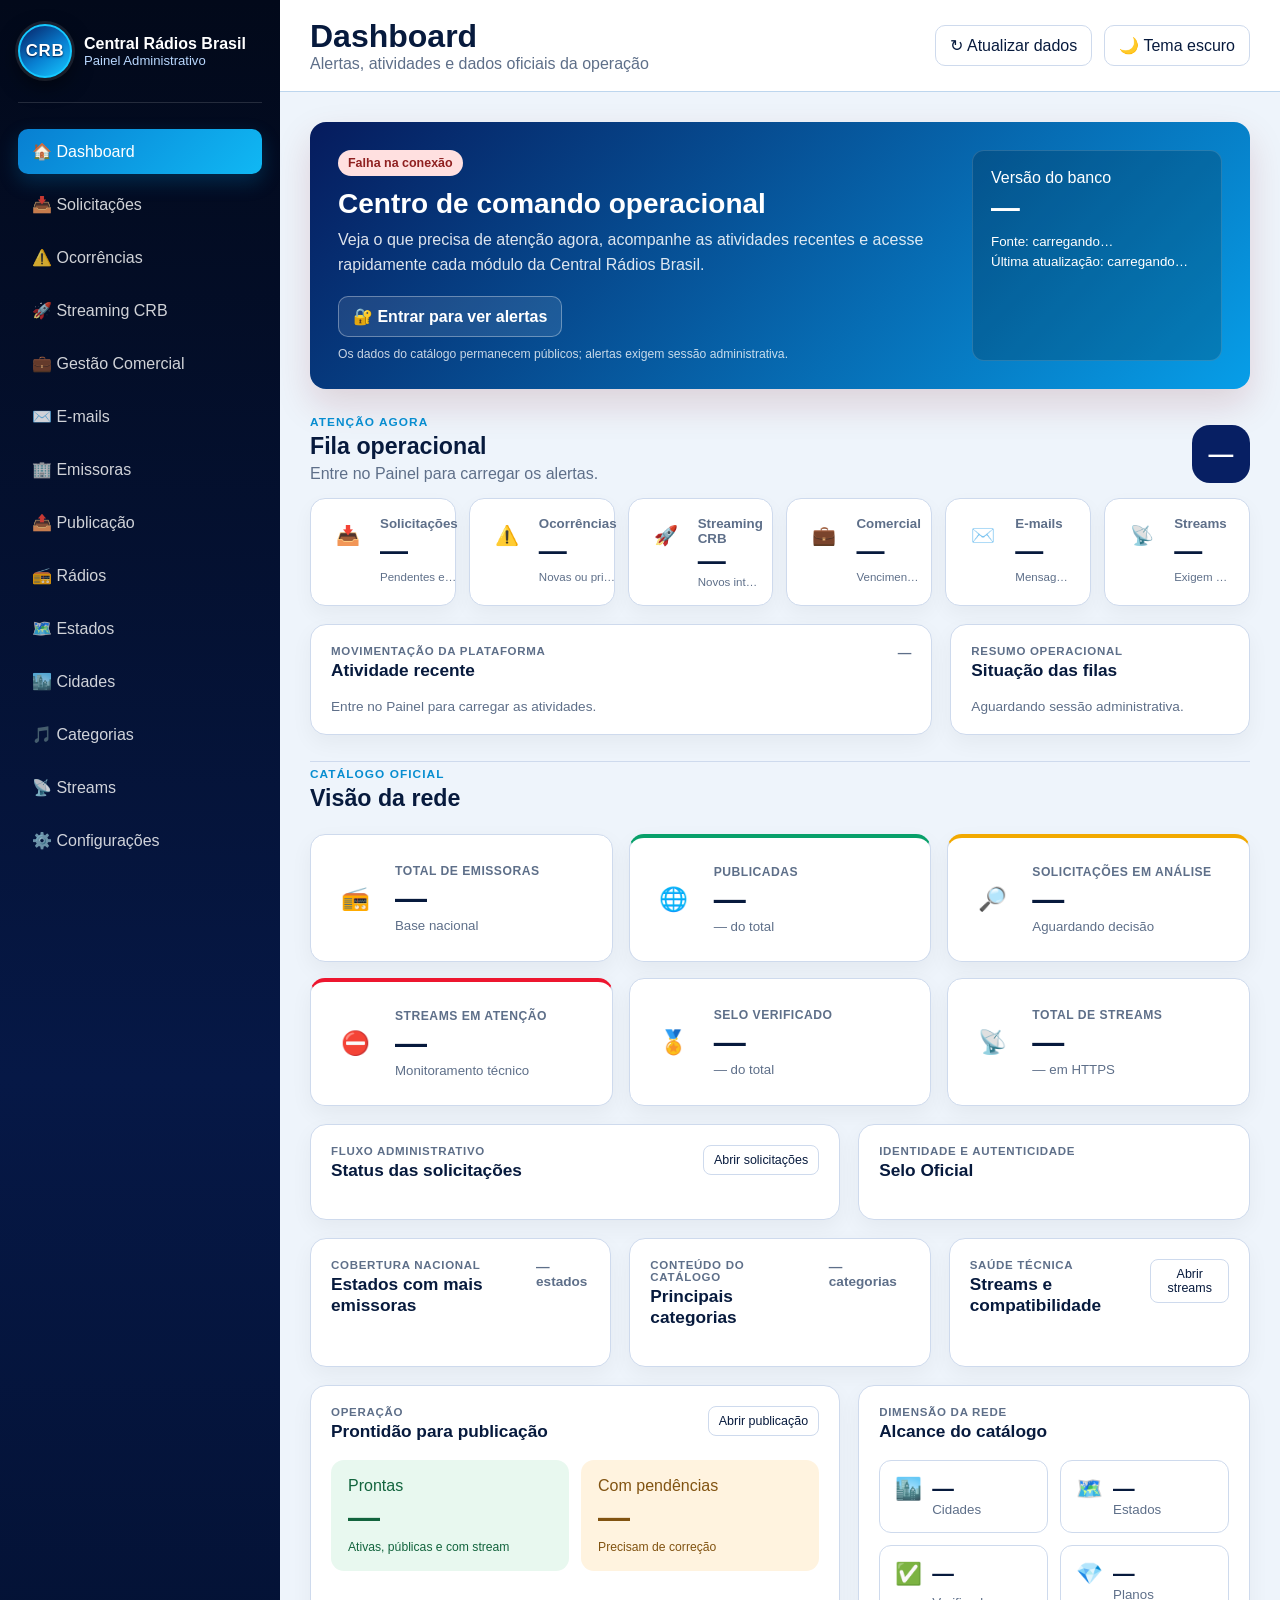
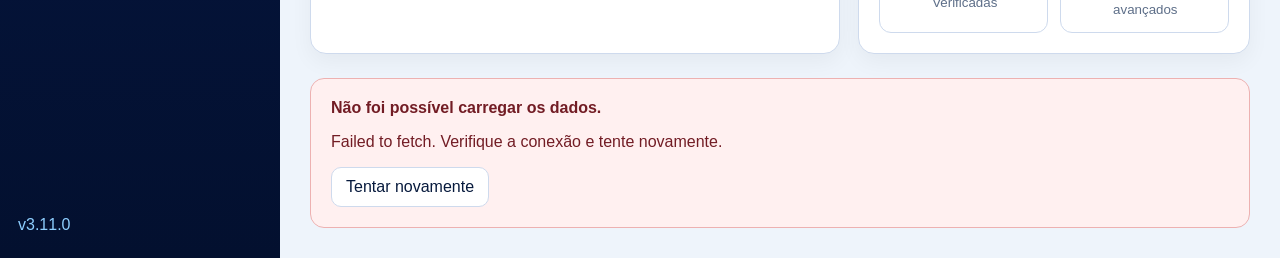
==== commit fbbf7383: "Add files via upload" ====
--- a/index.html
+++ b/index.html
@@ -9,16 +9,16 @@
   <meta http-equiv="Expires" content="0">
   <title>Central Rádios Brasil — Painel Administrativo v3.9.0</title>
 
-  <link rel="stylesheet" href="style.css?v=3.10.1">
-  <link rel="stylesheet" href="css/dashboard.css?v=3.10.1">
-  <link rel="stylesheet" href="css/radios.css?v=3.10.1">
-  <link rel="stylesheet" href="css/streams.css?v=3.10.1">
-  <link rel="stylesheet" href="css/emissoras.css?v=3.10.1">
-  <link rel="stylesheet" href="css/solicitacoes.css?v=3.10.1">
-  <link rel="stylesheet" href="css/emails.css?v=3.10.1">
-  <link rel="stylesheet" href="css/streaming-interesses.css?v=3.10.1">
-  <link rel="stylesheet" href="css/ocorrencias.css?v=3.10.1">
-  <link rel="stylesheet" href="css/comercial.css?v=3.10.1">
+  <link rel="stylesheet" href="style.css?v=3.11.0">
+  <link rel="stylesheet" href="css/dashboard.css?v=3.11.0">
+  <link rel="stylesheet" href="css/radios.css?v=3.11.0">
+  <link rel="stylesheet" href="css/streams.css?v=3.11.0">
+  <link rel="stylesheet" href="css/emissoras.css?v=3.11.0">
+  <link rel="stylesheet" href="css/solicitacoes.css?v=3.11.0">
+  <link rel="stylesheet" href="css/emails.css?v=3.11.0">
+  <link rel="stylesheet" href="css/streaming-interesses.css?v=3.11.0">
+  <link rel="stylesheet" href="css/ocorrencias.css?v=3.11.0">
+  <link rel="stylesheet" href="css/comercial.css?v=3.11.0">
 </head>
 <body data-app-version="3.9.0" data-build="gestao-comercial-sites">
 <div class="app-shell">
@@ -2316,22 +2316,22 @@
 </div>
 
 
-<script src="config.js?v=3.10.1"></script>
-<script src="js/utils.js?v=3.10.1"></script>
-<script src="js/api.js?v=3.10.1"></script>
-<script src="js/dashboard.js?v=3.10.1"></script>
-<script src="js/radios.js?v=3.10.1"></script>
-<script src="js/estados.js?v=3.10.1"></script>
-<script src="js/categorias.js?v=3.10.1"></script>
-<script src="js/cidades.js?v=3.10.1"></script>
-<script src="js/streams.js?v=3.10.1"></script>
-<script src="js/emissoras.js?v=3.10.1"></script>
-<script src="js/publicacao.js?v=3.10.1"></script>
-<script src="js/solicitacoes.js?v=3.10.1"></script>
-<script src="js/emails.js?v=3.10.1"></script>
-<script src="js/streaming-interesses.js?v=3.10.1"></script>
-<script src="js/ocorrencias.js?v=3.10.1"></script>
-<script src="js/comercial.js?v=3.10.1"></script>
-<script src="app.js?v=3.10.1"></script>
+<script src="config.js?v=3.11.0"></script>
+<script src="js/utils.js?v=3.11.0"></script>
+<script src="js/api.js?v=3.11.0"></script>
+<script src="js/dashboard.js?v=3.11.0"></script>
+<script src="js/radios.js?v=3.11.0"></script>
+<script src="js/estados.js?v=3.11.0"></script>
+<script src="js/categorias.js?v=3.11.0"></script>
+<script src="js/cidades.js?v=3.11.0"></script>
+<script src="js/streams.js?v=3.11.0"></script>
+<script src="js/emissoras.js?v=3.11.0"></script>
+<script src="js/publicacao.js?v=3.11.0"></script>
+<script src="js/solicitacoes.js?v=3.11.0"></script>
+<script src="js/emails.js?v=3.11.0"></script>
+<script src="js/streaming-interesses.js?v=3.11.0"></script>
+<script src="js/ocorrencias.js?v=3.11.0"></script>
+<script src="js/comercial.js?v=3.11.0"></script>
+<script src="app.js?v=3.11.0"></script>
 </body>
 </html>
--- a/css/comercial.css
+++ b/css/comercial.css
@@ -4,3 +4,18 @@
 
 /* Commit 22.18 — conteúdo e versões dos sites */
 .comercial-content-summary{display:grid;gap:14px}.comercial-content-item{display:grid;grid-template-columns:minmax(150px,220px) 1fr;gap:12px;padding:12px;border:1px solid #27446f;border-radius:12px;background:#091a35}.comercial-content-item strong{color:#b9d8ff}.comercial-content-item span{color:#fff;overflow-wrap:anywhere}.comercial-version-list{margin:0;padding-left:22px;color:#d7e8ff;display:grid;gap:7px}.comercial-row-actions button:disabled{opacity:.45;cursor:not-allowed}@media(max-width:720px){.comercial-content-item{grid-template-columns:1fr}}
+
+
+/* v3.11.0 — usuários reais do Portal do Cliente */
+.comercial-users-dialog{border:0;border-radius:18px;padding:0;width:min(980px,94vw);max-height:88vh;box-shadow:0 24px 80px rgba(15,23,42,.32)}
+.comercial-users-dialog::backdrop{background:rgba(15,23,42,.62)}
+.comercial-users-panel{padding:0;margin:0;background:#fff;color:#172033}
+.comercial-users-panel>header{display:flex;justify-content:space-between;gap:20px;align-items:flex-start;padding:22px 24px;border-bottom:1px solid #e6eaf0}
+.comercial-users-panel h2{margin:0 0 5px}.comercial-users-panel p{margin:0;color:#667085}
+.comercial-users-panel>header button{border:0;background:#eef2f6;border-radius:50%;width:38px;height:38px;font-size:24px;cursor:pointer}
+.comercial-users-actions{display:flex;justify-content:space-between;align-items:center;padding:16px 24px;background:#f8fafc}
+.comercial-users-actions button{border:0;border-radius:9px;padding:10px 14px;background:#1457d9;color:#fff;font-weight:700;cursor:pointer}
+.comercial-users-list{padding:10px 24px 24px;max-height:60vh;overflow:auto}
+.comercial-users-list article{display:flex;justify-content:space-between;gap:16px;align-items:center;padding:15px 0;border-bottom:1px solid #e6eaf0}
+.comercial-users-list article>div:first-child{display:grid;gap:3px}.comercial-users-list small,.comercial-users-list span{color:#667085}
+@media(max-width:720px){.comercial-users-list article{align-items:flex-start;flex-direction:column}.comercial-users-list .comercial-row-actions{width:100%;flex-wrap:wrap}}
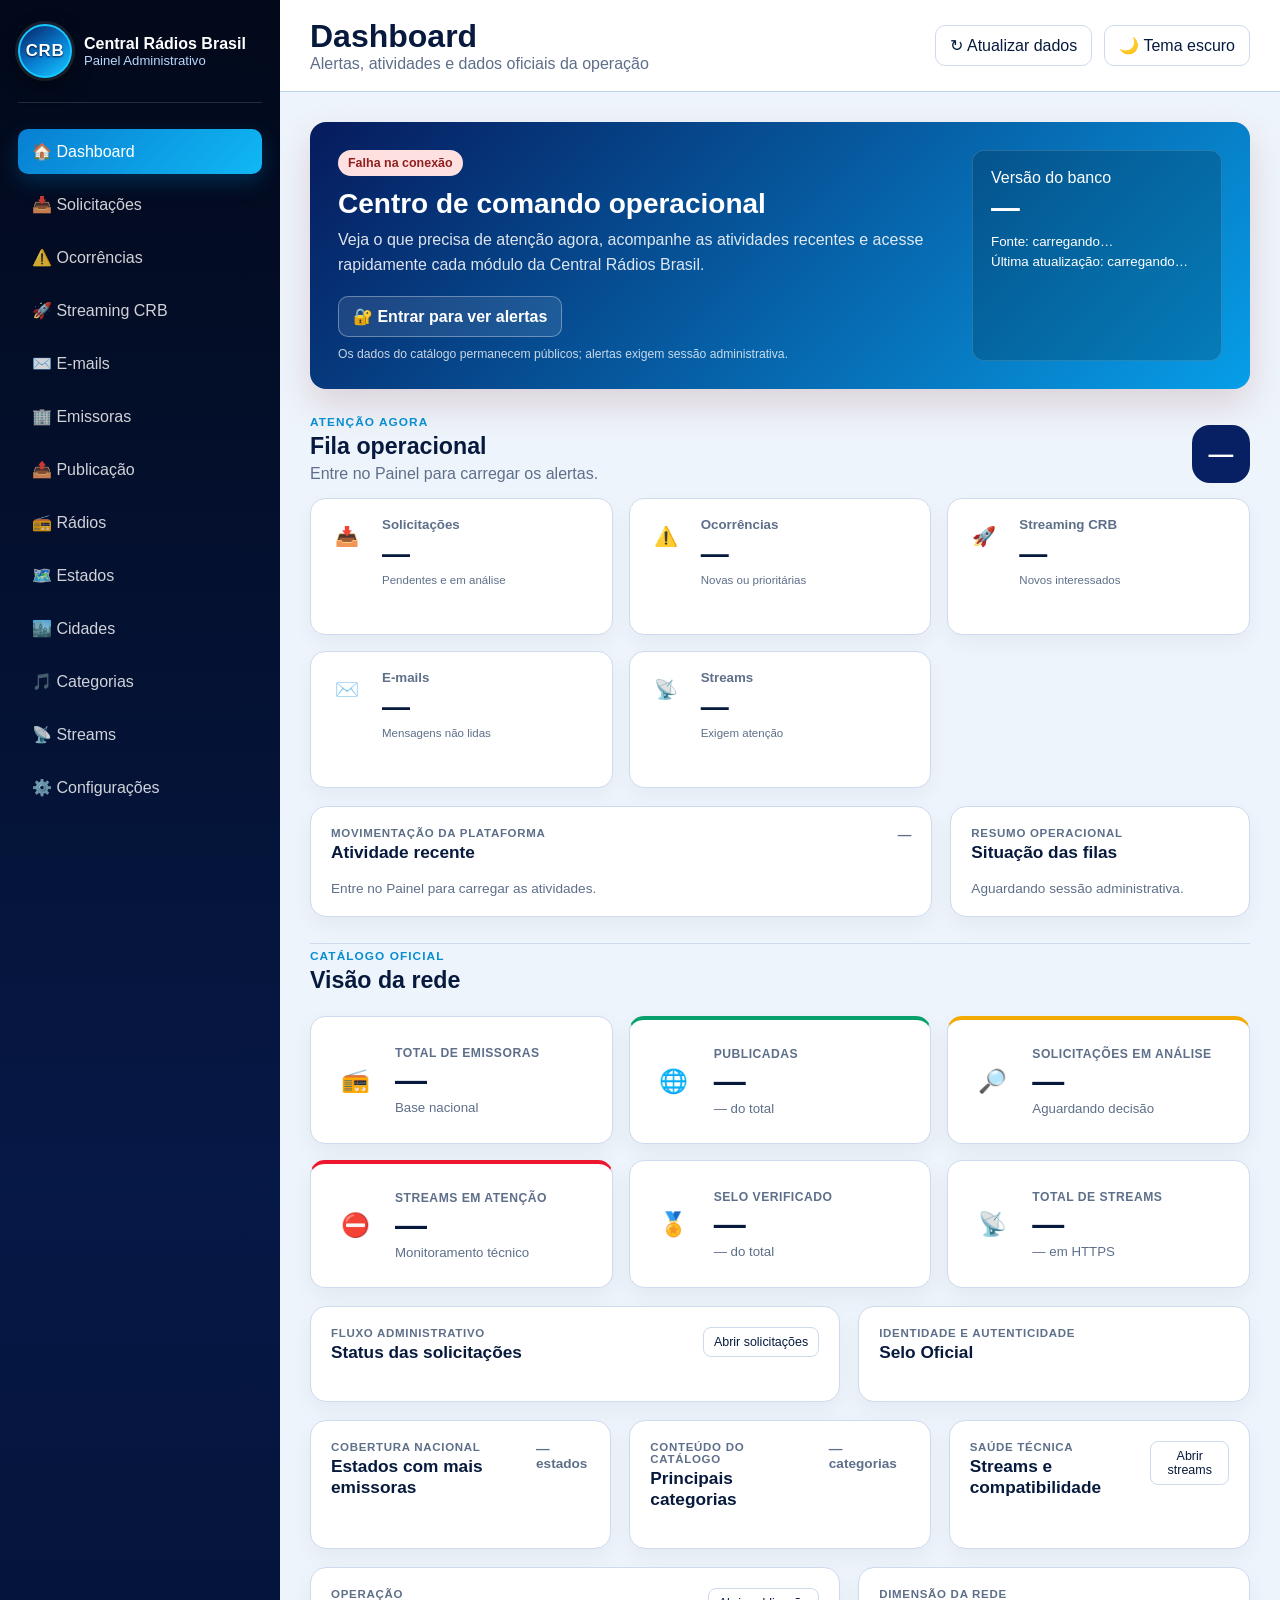
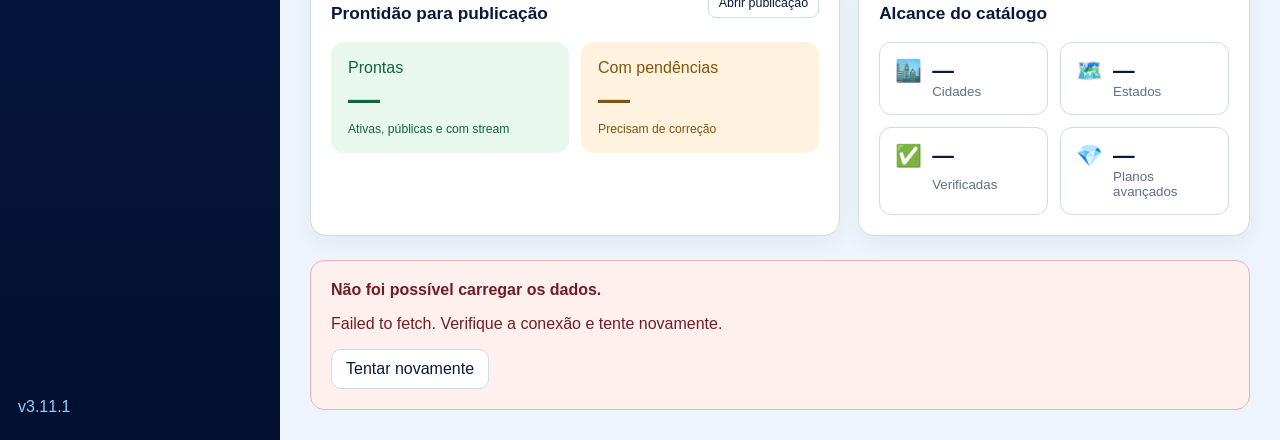
==== commit 7a6b0815: "v3.1.1.1" ====
--- a/index.html
+++ b/index.html
@@ -1,2337 +1,1919 @@
 <!DOCTYPE html>
+<!DOCTYPE html>
+
 <html lang="pt-BR">
 <head>
-  <meta charset="UTF-8">
-  <meta name="viewport" content="width=device-width,initial-scale=1">
-  <meta name="description" content="Painel Administrativo da Central Rádios Brasil">
-  <meta http-equiv="Cache-Control" content="no-cache, no-store, must-revalidate">
-  <meta http-equiv="Pragma" content="no-cache">
-  <meta http-equiv="Expires" content="0">
-  <title>Central Rádios Brasil — Painel Administrativo v3.9.0</title>
+<meta charset="utf-8"/>
+<meta content="width=device-width,initial-scale=1" name="viewport"/>
+<meta content="Painel Administrativo da Central Rádios Brasil" name="description"/>
+<meta content="no-cache, no-store, must-revalidate" http-equiv="Cache-Control"/>
+<meta content="no-cache" http-equiv="Pragma"/>
+<meta content="0" http-equiv="Expires"/>
+<title>Central Rádios Brasil — Painel Administrativo v3.11.1</title>
+<link href="style.css?v=3.11.1" rel="stylesheet"/>
+<link href="css/dashboard.css?v=3.11.1" rel="stylesheet"/>
+<link href="css/radios.css?v=3.11.1" rel="stylesheet"/>
+<link href="css/streams.css?v=3.11.1" rel="stylesheet"/>
+<link href="css/emissoras.css?v=3.11.1" rel="stylesheet"/>
+<link href="css/solicitacoes.css?v=3.11.1" rel="stylesheet"/>
+<link href="css/emails.css?v=3.11.1" rel="stylesheet"/>
+<link href="css/streaming-interesses.css?v=3.11.1" rel="stylesheet"/>
+<link href="css/ocorrencias.css?v=3.11.1" rel="stylesheet"/>
 
-  <link rel="stylesheet" href="style.css?v=3.11.0">
-  <link rel="stylesheet" href="css/dashboard.css?v=3.11.0">
-  <link rel="stylesheet" href="css/radios.css?v=3.11.0">
-  <link rel="stylesheet" href="css/streams.css?v=3.11.0">
-  <link rel="stylesheet" href="css/emissoras.css?v=3.11.0">
-  <link rel="stylesheet" href="css/solicitacoes.css?v=3.11.0">
-  <link rel="stylesheet" href="css/emails.css?v=3.11.0">
-  <link rel="stylesheet" href="css/streaming-interesses.css?v=3.11.0">
-  <link rel="stylesheet" href="css/ocorrencias.css?v=3.11.0">
-  <link rel="stylesheet" href="css/comercial.css?v=3.11.0">
 </head>
-<body data-app-version="3.9.0" data-build="gestao-comercial-sites">
+<body data-app-version="3.11.1" data-build="dashboard-reorganizado-sem-gestao-comercial">
 <div class="app-shell">
-  <aside class="sidebar">
-    <div class="brand">
-      <div class="brand-mark" aria-label="Central Rádios Brasil">CRB</div>
-      <div>
-        <strong>Central Rádios Brasil</strong>
-        <span>Painel Administrativo</span>
-      </div>
-    </div>
+<aside class="sidebar">
+<div class="brand">
+<div aria-label="Central Rádios Brasil" class="brand-mark">CRB</div>
+<div>
+<strong>Central Rádios Brasil</strong>
+<span>Painel Administrativo</span>
+</div>
+</div>
+<nav class="main-nav">
+<a class="nav-link active" data-route="dashboard" href="#/dashboard">🏠 Dashboard</a>
+<a class="nav-link" data-route="solicitacoes" href="#/solicitacoes">📥 Solicitações <span class="nav-alert-count hidden" id="solicitacoes-nav-count"></span></a>
+<a class="nav-link" data-route="ocorrencias" href="#/ocorrencias">⚠️ Ocorrências <span class="nav-alert-count hidden" id="ocorrencias-nav-count"></span></a>
+<a class="nav-link" data-route="streaming-interesses" href="#/streaming-interesses">🚀 Streaming CRB <span class="nav-alert-count hidden" id="streaming-nav-count"></span></a>
 
-    <nav class="main-nav">
-      <a class="nav-link active" data-route="dashboard" href="#/dashboard">🏠 Dashboard</a>
-      <a class="nav-link" data-route="solicitacoes" href="#/solicitacoes">📥 Solicitações <span id="solicitacoes-nav-count" class="nav-alert-count hidden"></span></a>
-      <a class="nav-link" data-route="ocorrencias" href="#/ocorrencias">⚠️ Ocorrências <span id="ocorrencias-nav-count" class="nav-alert-count hidden"></span></a>
-      <a class="nav-link" data-route="streaming-interesses" href="#/streaming-interesses">🚀 Streaming CRB <span id="streaming-nav-count" class="nav-alert-count hidden"></span></a>
-      <a class="nav-link" data-route="comercial" href="#/comercial">💼 Gestão Comercial <span id="comercial-nav-count" class="nav-alert-count hidden"></span></a>
-      <a class="nav-link" data-route="emails" href="#/emails">✉️ E-mails <span id="emails-nav-count" class="emails-nav-count nav-alert-count hidden"></span></a>
-      <a class="nav-link" data-route="emissoras" href="#/emissoras">🏢 Emissoras</a>
-        <a class="nav-link" data-route="publicacao" href="#/publicacao">📤 Publicação</a>
-      <a class="nav-link" data-route="radios" href="#/radios">📻 Rádios</a>
-      <a class="nav-link" data-route="estados" href="#/estados">🗺️ Estados</a>
-      <a class="nav-link" data-route="cidades" href="#/cidades">🏙️ Cidades</a>
-      <a class="nav-link" data-route="categorias" href="#/categorias">🎵 Categorias</a>
-      <a class="nav-link" data-route="streams" href="#/streams">📡 Streams <span id="streams-nav-count" class="nav-alert-count hidden"></span></a>
-      <a class="nav-link" data-route="configuracoes" href="#/configuracoes">
+<a class="nav-link" data-route="emails" href="#/emails">✉️ E-mails <span class="emails-nav-count nav-alert-count hidden" id="emails-nav-count"></span></a>
+<a class="nav-link" data-route="emissoras" href="#/emissoras">🏢 Emissoras</a>
+<a class="nav-link" data-route="publicacao" href="#/publicacao">📤 Publicação</a>
+<a class="nav-link" data-route="radios" href="#/radios">📻 Rádios</a>
+<a class="nav-link" data-route="estados" href="#/estados">🗺️ Estados</a>
+<a class="nav-link" data-route="cidades" href="#/cidades">🏙️ Cidades</a>
+<a class="nav-link" data-route="categorias" href="#/categorias">🎵 Categorias</a>
+<a class="nav-link" data-route="streams" href="#/streams">📡 Streams <span class="nav-alert-count hidden" id="streams-nav-count"></span></a>
+<a class="nav-link" data-route="configuracoes" href="#/configuracoes">
   ⚙️ Configurações
 </a>
-    </nav>
-
-    <div class="sidebar-footer" id="app-version">v2.4.0</div>
-  </aside>
-
-  <div class="content-area">
-    <header class="topbar">
-      <div>
-        <h1 id="page-title">Dashboard</h1>
-        <p id="page-subtitle">Dados oficiais do ecossistema Central Rádios Brasil</p>
-      </div>
-
-      <button id="refresh-button" class="secondary-button">↻ Atualizar dados</button>
-      <button id="theme-toggle" class="theme-button">🌙 Tema escuro</button>
-    </header>
-
-    <main class="main-content">
-      <section id="dashboard-page">
-        <section class="welcome-panel executive-welcome">
-          <div>
-            <span id="connection-badge" class="status-badge loading">
+</nav>
+<div class="sidebar-footer" id="app-version">v2.4.0</div>
+</aside>
+<div class="content-area">
+<header class="topbar">
+<div>
+<h1 id="page-title">Dashboard</h1>
+<p id="page-subtitle">Dados oficiais do ecossistema Central Rádios Brasil</p>
+</div>
+<button class="secondary-button" id="refresh-button">↻ Atualizar dados</button>
+<button class="theme-button" id="theme-toggle">🌙 Tema escuro</button>
+</header>
+<main class="main-content">
+<section id="dashboard-page">
+<section class="welcome-panel executive-welcome">
+<div>
+<span class="status-badge loading" id="connection-badge">
               Conectando à operação
             </span>
-            <h2>Centro de comando operacional</h2>
-            <p>
+<h2>Centro de comando operacional</h2>
+<p>
               Veja o que precisa de atenção agora, acompanhe as atividades recentes
               e acesse rapidamente cada módulo da Central Rádios Brasil.
             </p>
-            <div class="dashboard-session-actions">
-              <button id="dashboard-login-button" type="button" class="dashboard-session-button">
+<div class="dashboard-session-actions">
+<button class="dashboard-session-button" id="dashboard-login-button" type="button">
                 🔐 Entrar para ver alertas
               </button>
-              <span id="dashboard-session-note">Os dados do catálogo permanecem públicos; alertas exigem sessão administrativa.</span>
-            </div>
-          </div>
+<span id="dashboard-session-note">Os dados do catálogo permanecem públicos; alertas exigem sessão administrativa.</span>
+</div>
+</div>
+<div class="dataset-info">
+<span>Versão do banco</span>
+<strong id="dataset-version">—</strong>
+<small id="dashboard-data-source">Fonte: carregando…</small>
+<small id="last-update">Última atualização: carregando…</small>
+</div>
+</section>
+<section aria-labelledby="operations-title" class="operations-heading">
+<div>
+<span>Atenção agora</span>
+<h2 id="operations-title">Fila operacional</h2>
+<p id="dashboard-operational-status">Entre no Painel para carregar os alertas.</p>
+</div>
+<strong class="operations-total" id="dashboard-alert-total">—</strong>
+</section>
+<section aria-label="Alertas operacionais" class="operations-kpis">
+<button class="operation-card" data-dashboard-route="solicitacoes" type="button">
+<span class="operation-icon">📥</span><small>Solicitações</small>
+<strong id="dashboard-alert-solicitacoes">—</strong><em>Pendentes e em análise</em>
+</button>
+<button class="operation-card" data-dashboard-route="ocorrencias" type="button">
+<span class="operation-icon">⚠️</span><small>Ocorrências</small>
+<strong id="dashboard-alert-ocorrencias">—</strong><em>Novas ou prioritárias</em>
+</button>
+<button class="operation-card" data-dashboard-route="streaming-interesses" type="button">
+<span class="operation-icon">🚀</span><small>Streaming CRB</small>
+<strong id="dashboard-alert-streaming">—</strong><em>Novos interessados</em>
+</button>
 
-          <div class="dataset-info">
-            <span>Versão do banco</span>
-            <strong id="dataset-version">—</strong>
-            <small id="dashboard-data-source">Fonte: carregando…</small>
-            <small id="last-update">Última atualização: carregando…</small>
-          </div>
-        </section>
-
-        <section class="operations-heading" aria-labelledby="operations-title">
-          <div>
-            <span>Atenção agora</span>
-            <h2 id="operations-title">Fila operacional</h2>
-            <p id="dashboard-operational-status">Entre no Painel para carregar os alertas.</p>
-          </div>
-          <strong id="dashboard-alert-total" class="operations-total">—</strong>
-        </section>
-
-        <section class="operations-kpis" aria-label="Alertas operacionais">
-          <button type="button" class="operation-card" data-dashboard-route="solicitacoes">
-            <span class="operation-icon">📥</span><small>Solicitações</small>
-            <strong id="dashboard-alert-solicitacoes">—</strong><em>Pendentes e em análise</em>
-          </button>
-          <button type="button" class="operation-card" data-dashboard-route="ocorrencias">
-            <span class="operation-icon">⚠️</span><small>Ocorrências</small>
-            <strong id="dashboard-alert-ocorrencias">—</strong><em>Novas ou prioritárias</em>
-          </button>
-          <button type="button" class="operation-card" data-dashboard-route="streaming-interesses">
-            <span class="operation-icon">🚀</span><small>Streaming CRB</small>
-            <strong id="dashboard-alert-streaming">—</strong><em>Novos interessados</em>
-          </button>
-          <button type="button" class="operation-card" data-dashboard-route="comercial">
-            <span class="operation-icon">💼</span><small>Comercial</small>
-            <strong id="dashboard-alert-comercial">—</strong><em>Vencimentos, contratos e sites</em>
-          </button>
-          <button type="button" class="operation-card" data-dashboard-route="emails">
-            <span class="operation-icon">✉️</span><small>E-mails</small>
-            <strong id="dashboard-alert-emails">—</strong><em>Mensagens não lidas</em>
-          </button>
-          <button type="button" class="operation-card" data-dashboard-route="streams">
-            <span class="operation-icon">📡</span><small>Streams</small>
-            <strong id="dashboard-alert-streams">—</strong><em>Exigem atenção</em>
-          </button>
-        </section>
-
-        <section class="executive-grid executive-grid-main dashboard-operational-grid">
-          <article class="executive-panel activity-panel">
-            <header class="panel-heading">
-              <div><span>Movimentação da plataforma</span><h3>Atividade recente</h3></div>
-              <strong id="dashboard-activity-updated">—</strong>
-            </header>
-            <div id="dashboard-activity-list" class="activity-list">
-              <p class="dashboard-empty">Entre no Painel para carregar as atividades.</p>
-            </div>
-          </article>
-
-          <article class="executive-panel">
-            <header class="panel-heading">
-              <div><span>Resumo operacional</span><h3>Situação das filas</h3></div>
-            </header>
-            <div id="dashboard-queue-summary" class="queue-summary">
-              <p class="dashboard-empty">Aguardando sessão administrativa.</p>
-            </div>
-          </article>
-        </section>
-
-        <section class="dashboard-section-divider">
-          <div><span>Catálogo oficial</span><h2>Visão da rede</h2></div>
-        </section>
-
-        <section class="dashboard-kpis" aria-label="Indicadores principais">
-          <article class="executive-kpi">
-            <span class="kpi-icon">📻</span>
-            <div><small>Total de emissoras</small><strong id="total-radios">—</strong><span id="total-radios-detail">Base nacional</span></div>
-          </article>
-          <article class="executive-kpi kpi-success">
-            <span class="kpi-icon">🌐</span>
-            <div><small>Publicadas</small><strong id="total-publicadas">—</strong><span id="publicadas-percentual">— do total</span></div>
-          </article>
-          <article class="executive-kpi kpi-warning">
-            <span class="kpi-icon">🔎</span>
-            <div><small>Solicitações em análise</small><strong id="total-em-analise">—</strong><span>Aguardando decisão</span></div>
-          </article>
-          <article class="executive-kpi kpi-danger">
-            <span class="kpi-icon">⛔</span>
-            <div><small>Streams em atenção</small><strong id="total-bloqueadas">—</strong><span>Monitoramento técnico</span></div>
-          </article>
-          <article class="executive-kpi">
-            <span class="kpi-icon">🏅</span>
-            <div><small>Selo verificado</small><strong id="total-selo-verificado">—</strong><span id="selo-percentual">— do total</span></div>
-          </article>
-          <article class="executive-kpi">
-            <span class="kpi-icon">📡</span>
-            <div><small>Total de streams</small><strong id="total-streams">—</strong><span id="streams-seguros">— em HTTPS</span></div>
-          </article>
-        </section>
-
-        <section class="executive-grid executive-grid-main">
-          <article class="executive-panel">
-            <header class="panel-heading">
-              <div><span>Fluxo administrativo</span><h3>Status das solicitações</h3></div>
-              <button type="button" class="dashboard-link-button" data-dashboard-route="solicitacoes">Abrir solicitações</button>
-            </header>
-            <div id="dashboard-status-list" class="metric-list"></div>
-          </article>
-
-          <article class="executive-panel">
-            <header class="panel-heading">
-              <div><span>Identidade e autenticidade</span><h3>Selo Oficial</h3></div>
-            </header>
-            <div id="dashboard-seal-list" class="metric-list"></div>
-          </article>
-        </section>
-
-        <section class="executive-grid executive-grid-wide">
-          <article class="executive-panel">
-            <header class="panel-heading">
-              <div><span>Cobertura nacional</span><h3>Estados com mais emissoras</h3></div>
-              <strong id="total-estados">— estados</strong>
-            </header>
-            <div id="dashboard-states-list" class="ranking-list"></div>
-          </article>
-
-          <article class="executive-panel">
-            <header class="panel-heading">
-              <div><span>Conteúdo do catálogo</span><h3>Principais categorias</h3></div>
-              <strong id="total-categorias">— categorias</strong>
-            </header>
-            <div id="dashboard-categories-list" class="ranking-list"></div>
-          </article>
-
-          <article class="executive-panel">
-            <header class="panel-heading">
-              <div><span>Saúde técnica</span><h3>Streams e compatibilidade</h3></div>
-              <button type="button" class="dashboard-link-button" data-dashboard-route="streams">Abrir streams</button>
-            </header>
-            <div id="dashboard-stream-health" class="health-grid"></div>
-          </article>
-        </section>
-
-        <section class="executive-grid executive-grid-main">
-          <article class="executive-panel">
-            <header class="panel-heading">
-              <div><span>Operação</span><h3>Prontidão para publicação</h3></div>
-              <button type="button" class="dashboard-link-button" data-dashboard-route="publicacao">Abrir publicação</button>
-            </header>
-            <div class="readiness-grid">
-              <div class="readiness-item readiness-ready"><span>Prontas</span><strong id="dashboard-ready-count">—</strong><small>Ativas, públicas e com stream</small></div>
-              <div class="readiness-item readiness-pending"><span>Com pendências</span><strong id="dashboard-pending-count">—</strong><small>Precisam de correção</small></div>
-            </div>
-            <div id="dashboard-pending-summary" class="attention-list"></div>
-          </article>
-
-          <article class="executive-panel">
-            <header class="panel-heading">
-              <div><span>Dimensão da rede</span><h3>Alcance do catálogo</h3></div>
-            </header>
-            <div class="network-summary">
-              <div><span>🏙️</span><strong id="total-cidades">—</strong><small>Cidades</small></div>
-              <div><span>🗺️</span><strong id="network-total-estados">—</strong><small>Estados</small></div>
-              <div><span>✅</span><strong id="total-verificadas">—</strong><small>Verificadas</small></div>
-              <div><span>💎</span><strong id="dashboard-premium-count">—</strong><small>Planos avançados</small></div>
-            </div>
-          </article>
-        </section>
-
-        <section id="error-panel" class="error-panel hidden">
-          <strong>Não foi possível carregar os dados.</strong>
-          <p id="error-message"></p>
-          <button id="retry-button">Tentar novamente</button>
-        </section>
-      </section>
-
-
-      <section id="solicitacoes-page" class="hidden">
-        <div class="radios-toolbar solicitacoes-toolbar">
-          <div>
-            <span id="solicitacoes-status-badge" class="status-badge loading">
+<button class="operation-card" data-dashboard-route="emails" type="button">
+<span class="operation-icon">✉️</span><small>E-mails</small>
+<strong id="dashboard-alert-emails">—</strong><em>Mensagens não lidas</em>
+</button>
+<button class="operation-card" data-dashboard-route="streams" type="button">
+<span class="operation-icon">📡</span><small>Streams</small>
+<strong id="dashboard-alert-streams">—</strong><em>Exigem atenção</em>
+</button>
+</section>
+<section class="executive-grid executive-grid-main dashboard-operational-grid">
+<article class="executive-panel activity-panel">
+<header class="panel-heading">
+<div><span>Movimentação da plataforma</span><h3>Atividade recente</h3></div>
+<strong id="dashboard-activity-updated">—</strong>
+</header>
+<div class="activity-list" id="dashboard-activity-list">
+<p class="dashboard-empty">Entre no Painel para carregar as atividades.</p>
+</div>
+</article>
+<article class="executive-panel">
+<header class="panel-heading">
+<div><span>Resumo operacional</span><h3>Situação das filas</h3></div>
+</header>
+<div class="queue-summary" id="dashboard-queue-summary">
+<p class="dashboard-empty">Aguardando sessão administrativa.</p>
+</div>
+</article>
+</section>
+<section class="dashboard-section-divider">
+<div><span>Catálogo oficial</span><h2>Visão da rede</h2></div>
+</section>
+<section aria-label="Indicadores principais" class="dashboard-kpis">
+<article class="executive-kpi">
+<span class="kpi-icon">📻</span>
+<div><small>Total de emissoras</small><strong id="total-radios">—</strong><span id="total-radios-detail">Base nacional</span></div>
+</article>
+<article class="executive-kpi kpi-success">
+<span class="kpi-icon">🌐</span>
+<div><small>Publicadas</small><strong id="total-publicadas">—</strong><span id="publicadas-percentual">— do total</span></div>
+</article>
+<article class="executive-kpi kpi-warning">
+<span class="kpi-icon">🔎</span>
+<div><small>Solicitações em análise</small><strong id="total-em-analise">—</strong><span>Aguardando decisão</span></div>
+</article>
+<article class="executive-kpi kpi-danger">
+<span class="kpi-icon">⛔</span>
+<div><small>Streams em atenção</small><strong id="total-bloqueadas">—</strong><span>Monitoramento técnico</span></div>
+</article>
+<article class="executive-kpi">
+<span class="kpi-icon">🏅</span>
+<div><small>Selo verificado</small><strong id="total-selo-verificado">—</strong><span id="selo-percentual">— do total</span></div>
+</article>
+<article class="executive-kpi">
+<span class="kpi-icon">📡</span>
+<div><small>Total de streams</small><strong id="total-streams">—</strong><span id="streams-seguros">— em HTTPS</span></div>
+</article>
+</section>
+<section class="executive-grid executive-grid-main">
+<article class="executive-panel">
+<header class="panel-heading">
+<div><span>Fluxo administrativo</span><h3>Status das solicitações</h3></div>
+<button class="dashboard-link-button" data-dashboard-route="solicitacoes" type="button">Abrir solicitações</button>
+</header>
+<div class="metric-list" id="dashboard-status-list"></div>
+</article>
+<article class="executive-panel">
+<header class="panel-heading">
+<div><span>Identidade e autenticidade</span><h3>Selo Oficial</h3></div>
+</header>
+<div class="metric-list" id="dashboard-seal-list"></div>
+</article>
+</section>
+<section class="executive-grid executive-grid-wide">
+<article class="executive-panel">
+<header class="panel-heading">
+<div><span>Cobertura nacional</span><h3>Estados com mais emissoras</h3></div>
+<strong id="total-estados">— estados</strong>
+</header>
+<div class="ranking-list" id="dashboard-states-list"></div>
+</article>
+<article class="executive-panel">
+<header class="panel-heading">
+<div><span>Conteúdo do catálogo</span><h3>Principais categorias</h3></div>
+<strong id="total-categorias">— categorias</strong>
+</header>
+<div class="ranking-list" id="dashboard-categories-list"></div>
+</article>
+<article class="executive-panel">
+<header class="panel-heading">
+<div><span>Saúde técnica</span><h3>Streams e compatibilidade</h3></div>
+<button class="dashboard-link-button" data-dashboard-route="streams" type="button">Abrir streams</button>
+</header>
+<div class="health-grid" id="dashboard-stream-health"></div>
+</article>
+</section>
+<section class="executive-grid executive-grid-main">
+<article class="executive-panel">
+<header class="panel-heading">
+<div><span>Operação</span><h3>Prontidão para publicação</h3></div>
+<button class="dashboard-link-button" data-dashboard-route="publicacao" type="button">Abrir publicação</button>
+</header>
+<div class="readiness-grid">
+<div class="readiness-item readiness-ready"><span>Prontas</span><strong id="dashboard-ready-count">—</strong><small>Ativas, públicas e com stream</small></div>
+<div class="readiness-item readiness-pending"><span>Com pendências</span><strong id="dashboard-pending-count">—</strong><small>Precisam de correção</small></div>
+</div>
+<div class="attention-list" id="dashboard-pending-summary"></div>
+</article>
+<article class="executive-panel">
+<header class="panel-heading">
+<div><span>Dimensão da rede</span><h3>Alcance do catálogo</h3></div>
+</header>
+<div class="network-summary">
+<div><span>🏙️</span><strong id="total-cidades">—</strong><small>Cidades</small></div>
+<div><span>🗺️</span><strong id="network-total-estados">—</strong><small>Estados</small></div>
+<div><span>✅</span><strong id="total-verificadas">—</strong><small>Verificadas</small></div>
+<div><span>💎</span><strong id="dashboard-premium-count">—</strong><small>Planos avançados</small></div>
+</div>
+</article>
+</section>
+<section class="error-panel hidden" id="error-panel">
+<strong>Não foi possível carregar os dados.</strong>
+<p id="error-message"></p>
+<button id="retry-button">Tentar novamente</button>
+</section>
+</section>
+<section class="hidden" id="solicitacoes-page">
+<div class="radios-toolbar solicitacoes-toolbar">
+<div>
+<span class="status-badge loading" id="solicitacoes-status-badge">
               Aguardando autenticação
             </span>
-            <h2>Solicitações de emissoras</h2>
-            <p>
-              <strong id="solicitacoes-visible-count">0</strong> exibidas de
+<h2>Solicitações de emissoras</h2>
+<p>
+<strong id="solicitacoes-visible-count">0</strong> exibidas de
               <strong id="solicitacoes-total-count">0</strong> recebidas.
             </p>
-          </div>
-
-          <div class="toolbar-actions">
-            <button id="solicitacoes-chave-button" type="button"
-              class="secondary-button">
+</div>
+<div class="toolbar-actions">
+<button class="secondary-button" id="solicitacoes-chave-button" type="button">
               🔐 Entrar no painel
             </button>
-            <button id="solicitacoes-refresh-button" type="button"
-              class="primary-button">
+<button class="primary-button" id="solicitacoes-refresh-button" type="button">
               ↻ Atualizar solicitações
             </button>
-          </div>
-        </div>
-
-        <section class="solicitacoes-kpis" aria-label="Resumo das solicitações">
-          <article>
-            <span>Pendentes</span>
-            <strong id="solicitacoes-pendentes-count">0</strong>
-          </article>
-          <article>
-            <span>Em análise</span>
-            <strong id="solicitacoes-analise-count">0</strong>
-          </article>
-          <article>
-            <span>Aprovadas</span>
-            <strong id="solicitacoes-aprovadas-count">0</strong>
-          </article>
-          <article>
-            <span>Rejeitadas</span>
-            <strong id="solicitacoes-rejeitadas-count">0</strong>
-          </article>
-          <article>
-            <span>Sem logomarca</span>
-            <strong id="solicitacoes-sem-logo-count">0</strong>
-          </article>
-        </section>
-
-        <section class="filters-panel solicitacoes-filters">
-          <label>
+</div>
+</div>
+<section aria-label="Resumo das solicitações" class="solicitacoes-kpis">
+<article>
+<span>Pendentes</span>
+<strong id="solicitacoes-pendentes-count">0</strong>
+</article>
+<article>
+<span>Em análise</span>
+<strong id="solicitacoes-analise-count">0</strong>
+</article>
+<article>
+<span>Aprovadas</span>
+<strong id="solicitacoes-aprovadas-count">0</strong>
+</article>
+<article>
+<span>Rejeitadas</span>
+<strong id="solicitacoes-rejeitadas-count">0</strong>
+</article>
+<article>
+<span>Sem logomarca</span>
+<strong id="solicitacoes-sem-logo-count">0</strong>
+</article>
+</section>
+<section class="filters-panel solicitacoes-filters">
+<label>
             Buscar
-            <input id="solicitacao-search" type="search"
-              placeholder="Protocolo, rádio, cidade, estado ou e-mail">
-          </label>
-
-          <label>
+            <input id="solicitacao-search" placeholder="Protocolo, rádio, cidade, estado ou e-mail" type="search"/>
+</label>
+<label>
             Status
             <select id="solicitacao-status-filter">
-              <option value="">Todos os status</option>
-              <option value="pendente">Pendentes</option>
-              <option value="em_analise">Em análise</option>
-              <option value="aprovada">Aprovadas</option>
-              <option value="rejeitada">Rejeitadas</option>
-            </select>
-          </label>
-
-          <label>
+<option value="">Todos os status</option>
+<option value="pendente">Pendentes</option>
+<option value="em_analise">Em análise</option>
+<option value="aprovada">Aprovadas</option>
+<option value="rejeitada">Rejeitadas</option>
+</select>
+</label>
+<label>
             Logomarca
             <select id="solicitacao-logo-filter">
-              <option value="">Todas</option>
-              <option value="com_logo">Com logomarca</option>
-              <option value="sem_logo">Sem logomarca</option>
-            </select>
-          </label>
-        </section>
-
-        <div id="solicitacoes-aviso-chave"
-          class="solicitacoes-chave-panel">
-          <strong>Área administrativa protegida</strong>
-          <p>
+<option value="">Todas</option>
+<option value="com_logo">Com logomarca</option>
+<option value="sem_logo">Sem logomarca</option>
+</select>
+</label>
+</section>
+<div class="solicitacoes-chave-panel" id="solicitacoes-aviso-chave">
+<strong>Área administrativa protegida</strong>
+<p>
             Entre com a chave administrativa para criar uma sessão temporária e protegida.
             A chave não será guardada: somente um token temporário permanecerá nesta aba.
           </p>
-        </div>
-
-        <section class="table-card">
-          <div class="table-scroll">
-            <table class="radios-table solicitacoes-table">
-              <thead>
-                <tr>
-                  <th>Logomarca</th>
-                  <th>Emissora</th>
-                  <th>Localização</th>
-                  <th>Categoria</th>
-                  <th>Recebida em</th>
-                  <th>Status</th>
-                  <th>Ações</th>
-                </tr>
-              </thead>
-              <tbody id="solicitacoes-table-body">
-                <tr>
-                  <td colspan="7" class="empty-state">
+</div>
+<section class="table-card">
+<div class="table-scroll">
+<table class="radios-table solicitacoes-table">
+<thead>
+<tr>
+<th>Logomarca</th>
+<th>Emissora</th>
+<th>Localização</th>
+<th>Categoria</th>
+<th>Recebida em</th>
+<th>Status</th>
+<th>Ações</th>
+</tr>
+</thead>
+<tbody id="solicitacoes-table-body">
+<tr>
+<td class="empty-state" colspan="7">
                     Entre no painel para carregar as solicitações.
                   </td>
-                </tr>
-              </tbody>
-            </table>
-          </div>
-        </section>
-
-        <section class="solicitacoes-alteracoes-bloco">
-          <div class="solicitacoes-subcabecalho">
-            <div>
-              <span class="status-badge loading" id="alteracoes-status-badge">
+</tr>
+</tbody>
+</table>
+</div>
+</section>
+<section class="solicitacoes-alteracoes-bloco">
+<div class="solicitacoes-subcabecalho">
+<div>
+<span class="status-badge loading" id="alteracoes-status-badge">
                 Alterações aguardando sincronização
               </span>
-              <h3>Alterações solicitadas pelas emissoras</h3>
-              <p>
-                <strong id="alteracoes-pendentes-count">0</strong> pendentes ou em análise de
+<h3>Alterações solicitadas pelas emissoras</h3>
+<p>
+<strong id="alteracoes-pendentes-count">0</strong> pendentes ou em análise de
                 <strong id="alteracoes-total-count">0</strong> solicitações.
               </p>
-            </div>
-          </div>
-
-          <section class="table-card">
-            <div class="table-scroll">
-              <table class="radios-table solicitacoes-table">
-                <thead>
-                  <tr>
-                    <th>Solicitação</th>
-                    <th>Emissora</th>
-                    <th>Localização</th>
-                    <th>Stream proposto</th>
-                    <th>Recebida em</th>
-                    <th>Status</th>
-                    <th>Ações</th>
-                  </tr>
-                </thead>
-                <tbody id="alteracoes-table-body">
-                  <tr>
-                    <td colspan="7" class="empty-state">
+</div>
+</div>
+<section class="table-card">
+<div class="table-scroll">
+<table class="radios-table solicitacoes-table">
+<thead>
+<tr>
+<th>Solicitação</th>
+<th>Emissora</th>
+<th>Localização</th>
+<th>Stream proposto</th>
+<th>Recebida em</th>
+<th>Status</th>
+<th>Ações</th>
+</tr>
+</thead>
+<tbody id="alteracoes-table-body">
+<tr>
+<td class="empty-state" colspan="7">
                       Entre no painel para carregar as alterações.
                     </td>
-                  </tr>
-                </tbody>
-              </table>
-            </div>
-          </section>
-        </section>
-      </section>
-
-      <section id="radios-page" class="hidden">
-        <div class="radios-toolbar">
-          <div>
-            <span id="radios-status-badge" class="status-badge loading">Carregando rádios</span>
-            <h2>Gerenciamento de rádios</h2>
-            <p>
-              <strong id="radios-visible-count">0</strong> exibidas de
+</tr>
+</tbody>
+</table>
+</div>
+</section>
+</section>
+</section>
+<section class="hidden" id="radios-page">
+<div class="radios-toolbar">
+<div>
+<span class="status-badge loading" id="radios-status-badge">Carregando rádios</span>
+<h2>Gerenciamento de rádios</h2>
+<p>
+<strong id="radios-visible-count">0</strong> exibidas de
               <strong id="radios-total-count">0</strong> cadastradas.
             </p>
-          </div>
-
-          <div class="toolbar-actions">
-            <label class="file-button">
+</div>
+<div class="toolbar-actions">
+<label class="file-button">
               ⬆ Importar radios.json
-              <input id="import-radios-input" type="file" accept=".json,application/json">
-            </label>
-            <button id="export-radios-button" class="secondary-button">✓ Validar e gerar bancos</button>
-            <button id="new-radio-button" class="primary-button">＋ Nova rádio</button>
-          </div>
-        </div>
-
-        <div id="draft-banner" class="draft-banner hidden">
-          <div>
-            <strong>Existem alterações salvas somente neste navegador.</strong>
-            <span>Exporte o arquivo radios.json para publicá-las no repositório de dados.</span>
-          </div>
-          <button id="discard-draft-button" class="text-button">Descartar rascunho</button>
-        </div>
-
-        <section class="filters-panel">
-          <label>
+              <input accept=".json,application/json" id="import-radios-input" type="file"/>
+</label>
+<button class="secondary-button" id="export-radios-button">✓ Validar e gerar bancos</button>
+<button class="primary-button" id="new-radio-button">＋ Nova rádio</button>
+</div>
+</div>
+<div class="draft-banner hidden" id="draft-banner">
+<div>
+<strong>Existem alterações salvas somente neste navegador.</strong>
+<span>Exporte o arquivo radios.json para publicá-las no repositório de dados.</span>
+</div>
+<button class="text-button" id="discard-draft-button">Descartar rascunho</button>
+</div>
+<section class="filters-panel">
+<label>
             Buscar
-            <input id="radio-search" type="search" placeholder="Nome, cidade, estado ou categoria">
-          </label>
-
-          <label>
+            <input id="radio-search" placeholder="Nome, cidade, estado ou categoria" type="search"/>
+</label>
+<label>
             Estado
             <select id="radio-uf-filter">
-              <option value="">Todos os estados</option>
-            </select>
-          </label>
-
-          <label>
+<option value="">Todos os estados</option>
+</select>
+</label>
+<label>
             Categoria
             <select id="radio-category-filter">
-              <option value="">Todas as categorias</option>
-            </select>
-          </label>
-
-          <label>
+<option value="">Todas as categorias</option>
+</select>
+</label>
+<label>
             Status
             <select id="radio-status-filter">
-              <option value="">Todos os status</option>
-              <option value="online">Online</option>
-              <option value="offline">Offline</option>
-              <option value="nao_testado">Não testado</option>
-            </select>
-          </label>
-        </section>
-
-        <section class="table-card">
-          <div class="table-scroll">
-            <table class="radios-table">
-              <thead>
-                <tr>
-                  <th>Rádio</th>
-                  <th>Cidade</th>
-                  <th>UF</th>
-                  <th>Categoria</th>
-                  <th>Status</th>
-                  <th>Verificada</th>
-                  <th>Stream principal</th>
-                  <th>Ações</th>
-                </tr>
-              </thead>
-              <tbody id="radios-table-body">
-                <tr><td colspan="8" class="empty-state">Carregando…</td></tr>
-              </tbody>
-            </table>
-          </div>
-        </section>
-      </section>
-
-      <section id="estados-page" class="hidden">
-        <div class="radios-toolbar">
-          <div>
-            <span class="status-badge success">Lista oficial carregada</span>
-            <h2>Cadastro de estados</h2>
-            <p>
-              <strong id="estados-visible-count">27</strong> exibidos de
+<option value="">Todos os status</option>
+<option value="online">Online</option>
+<option value="offline">Offline</option>
+<option value="nao_testado">Não testado</option>
+</select>
+</label>
+</section>
+<section class="table-card">
+<div class="table-scroll">
+<table class="radios-table">
+<thead>
+<tr>
+<th>Rádio</th>
+<th>Cidade</th>
+<th>UF</th>
+<th>Categoria</th>
+<th>Status</th>
+<th>Verificada</th>
+<th>Stream principal</th>
+<th>Ações</th>
+</tr>
+</thead>
+<tbody id="radios-table-body">
+<tr><td class="empty-state" colspan="8">Carregando…</td></tr>
+</tbody>
+</table>
+</div>
+</section>
+</section>
+<section class="hidden" id="estados-page">
+<div class="radios-toolbar">
+<div>
+<span class="status-badge success">Lista oficial carregada</span>
+<h2>Cadastro de estados</h2>
+<p>
+<strong id="estados-visible-count">27</strong> exibidos de
               <strong id="estados-total-count">27</strong>.
               Ativos: <strong id="estados-active-count">27</strong>.
             </p>
-          </div>
-
-          <div class="toolbar-actions">
-            <button id="reset-estados-button" class="secondary-button">
+</div>
+<div class="toolbar-actions">
+<button class="secondary-button" id="reset-estados-button">
               ↺ Restaurar lista oficial
             </button>
-            <button id="export-estados-button" class="primary-button">
+<button class="primary-button" id="export-estados-button">
               ⬇ Exportar estados.json
             </button>
-          </div>
-        </div>
-
-        <section class="filters-panel states-filters">
-          <label>
+</div>
+</div>
+<section class="filters-panel states-filters">
+<label>
             Buscar
-            <input id="estado-search" type="search"
-              placeholder="Sigla, estado ou região">
-          </label>
-
-          <label>
+            <input id="estado-search" placeholder="Sigla, estado ou região" type="search"/>
+</label>
+<label>
             Região
             <select id="estado-region-filter">
-              <option value="">Todas as regiões</option>
-              <option value="Norte">Norte</option>
-              <option value="Nordeste">Nordeste</option>
-              <option value="Centro-Oeste">Centro-Oeste</option>
-              <option value="Sudeste">Sudeste</option>
-              <option value="Sul">Sul</option>
-            </select>
-          </label>
-        </section>
-
-        <section class="table-card">
-          <div class="table-scroll">
-            <table class="radios-table states-table">
-              <thead>
-                <tr>
-                  <th>UF</th>
-                  <th>Estado</th>
-                  <th>Região</th>
-                  <th>Status</th>
-                  <th>Ações</th>
-                </tr>
-              </thead>
-              <tbody id="estados-table-body"></tbody>
-            </table>
-          </div>
-        </section>
-      </section>
-
-
-      <section id="categorias-page" class="hidden">
-        <div class="radios-toolbar">
-          <div>
-            <span class="status-badge success">Categorias disponíveis</span>
-            <h2>Cadastro de categorias</h2>
-            <p>
-              <strong id="categorias-visible-count">0</strong> exibidas de
+<option value="">Todas as regiões</option>
+<option value="Norte">Norte</option>
+<option value="Nordeste">Nordeste</option>
+<option value="Centro-Oeste">Centro-Oeste</option>
+<option value="Sudeste">Sudeste</option>
+<option value="Sul">Sul</option>
+</select>
+</label>
+</section>
+<section class="table-card">
+<div class="table-scroll">
+<table class="radios-table states-table">
+<thead>
+<tr>
+<th>UF</th>
+<th>Estado</th>
+<th>Região</th>
+<th>Status</th>
+<th>Ações</th>
+</tr>
+</thead>
+<tbody id="estados-table-body"></tbody>
+</table>
+</div>
+</section>
+</section>
+<section class="hidden" id="categorias-page">
+<div class="radios-toolbar">
+<div>
+<span class="status-badge success">Categorias disponíveis</span>
+<h2>Cadastro de categorias</h2>
+<p>
+<strong id="categorias-visible-count">0</strong> exibidas de
               <strong id="categorias-total-count">0</strong>.
               Ativas: <strong id="categorias-active-count">0</strong>.
             </p>
-          </div>
-
-          <div class="toolbar-actions">
-            <button id="reset-categorias-button" class="secondary-button">
+</div>
+<div class="toolbar-actions">
+<button class="secondary-button" id="reset-categorias-button">
               ↺ Restaurar lista inicial
             </button>
-            <button id="export-categorias-button" class="secondary-button">
+<button class="secondary-button" id="export-categorias-button">
               ⬇ Exportar categorias.json
             </button>
-            <button id="new-category-button" class="primary-button">
+<button class="primary-button" id="new-category-button">
               ＋ Nova categoria
             </button>
-          </div>
-        </div>
-
-        <section class="filters-panel states-filters">
-          <label>
+</div>
+</div>
+<section class="filters-panel states-filters">
+<label>
             Buscar
-            <input id="categoria-search" type="search"
-              placeholder="Nome, descrição ou identificador">
-          </label>
-
-          <label>
+            <input id="categoria-search" placeholder="Nome, descrição ou identificador" type="search"/>
+</label>
+<label>
             Status
             <select id="categoria-status-filter">
-              <option value="">Todos os status</option>
-              <option value="ativa">Ativas</option>
-              <option value="inativa">Inativas</option>
-            </select>
-          </label>
-        </section>
-
-        <section class="table-card">
-          <div class="table-scroll">
-            <table class="radios-table categories-table">
-              <thead>
-                <tr>
-                  <th>Categoria</th>
-                  <th>ID</th>
-                  <th>Descrição</th>
-                  <th>Status</th>
-                  <th>Ações</th>
-                </tr>
-              </thead>
-              <tbody id="categorias-table-body"></tbody>
-            </table>
-          </div>
-        </section>
-      </section>
-
-
-      <section id="cidades-page" class="hidden">
-        <div class="radios-toolbar">
-          <div>
-            <span id="cidades-status-badge" class="status-badge loading">
+<option value="">Todos os status</option>
+<option value="ativa">Ativas</option>
+<option value="inativa">Inativas</option>
+</select>
+</label>
+</section>
+<section class="table-card">
+<div class="table-scroll">
+<table class="radios-table categories-table">
+<thead>
+<tr>
+<th>Categoria</th>
+<th>ID</th>
+<th>Descrição</th>
+<th>Status</th>
+<th>Ações</th>
+</tr>
+</thead>
+<tbody id="categorias-table-body"></tbody>
+</table>
+</div>
+</section>
+</section>
+<section class="hidden" id="cidades-page">
+<div class="radios-toolbar">
+<div>
+<span class="status-badge loading" id="cidades-status-badge">
               Aguardando consulta ao IBGE
             </span>
-            <h2>Cadastro nacional de cidades</h2>
-            <p>
-              <strong id="cidades-visible-count">0</strong> encontradas de
+<h2>Cadastro nacional de cidades</h2>
+<p>
+<strong id="cidades-visible-count">0</strong> encontradas de
               <strong id="cidades-total-count">0</strong>.
             </p>
-            <small id="cidades-source-note">
+<small id="cidades-source-note">
               Fonte oficial: IBGE — API de Localidades.
             </small>
-          </div>
-
-          <div class="toolbar-actions">
-            <button id="reload-cidades-button" class="secondary-button">
+</div>
+<div class="toolbar-actions">
+<button class="secondary-button" id="reload-cidades-button">
               ↻ Atualizar pelo IBGE
             </button>
-            <button id="export-cidades-button" class="primary-button">
+<button class="primary-button" id="export-cidades-button">
               ⬇ Exportar cidades.json
             </button>
-          </div>
-        </div>
-
-        <section class="filters-panel cities-filters">
-          <label>
+</div>
+</div>
+<section class="filters-panel cities-filters">
+<label>
             Buscar município
-            <input id="cidade-search" type="search"
-              placeholder="Nome, código IBGE, estado ou região">
-          </label>
-
-          <label>
+            <input id="cidade-search" placeholder="Nome, código IBGE, estado ou região" type="search"/>
+</label>
+<label>
             Estado
             <select id="cidade-uf-filter">
-              <option value="">Todos os estados</option>
-            </select>
-          </label>
-
-          <label>
+<option value="">Todos os estados</option>
+</select>
+</label>
+<label>
             Região
             <select id="cidade-region-filter">
-              <option value="">Todas as regiões</option>
-            </select>
-          </label>
-        </section>
-
-        <p id="cidades-table-note" class="table-note">
+<option value="">Todas as regiões</option>
+</select>
+</label>
+</section>
+<p class="table-note" id="cidades-table-note">
           Aguardando carregamento.
         </p>
-
-        <section class="table-card">
-          <div class="table-scroll">
-            <table class="radios-table cities-table">
-              <thead>
-                <tr>
-                  <th>Município</th>
-                  <th>UF</th>
-                  <th>Estado</th>
-                  <th>Região</th>
-                  <th>Código IBGE</th>
-                  <th>Origem</th>
-                </tr>
-              </thead>
-              <tbody id="cidades-table-body">
-                <tr>
-                  <td colspan="6" class="empty-state">
+<section class="table-card">
+<div class="table-scroll">
+<table class="radios-table cities-table">
+<thead>
+<tr>
+<th>Município</th>
+<th>UF</th>
+<th>Estado</th>
+<th>Região</th>
+<th>Código IBGE</th>
+<th>Origem</th>
+</tr>
+</thead>
+<tbody id="cidades-table-body">
+<tr>
+<td class="empty-state" colspan="6">
                     Carregando municípios…
                   </td>
-                </tr>
-              </tbody>
-            </table>
-          </div>
-        </section>
-      </section>
-
-
-      <section id="streams-page" class="hidden">
-        <div class="radios-toolbar">
-          <div>
-            <span id="streams-status-badge" class="status-badge loading">
+</tr>
+</tbody>
+</table>
+</div>
+</section>
+</section>
+<section class="hidden" id="streams-page">
+<div class="radios-toolbar">
+<div>
+<span class="status-badge loading" id="streams-status-badge">
               Aguardando carregamento
             </span>
-            <h2>Cadastro de streams</h2>
-            <p>
-              <strong id="streams-visible-count">0</strong> exibidos de
+<h2>Cadastro de streams</h2>
+<p>
+<strong id="streams-visible-count">0</strong> exibidos de
               <strong id="streams-total-count">0</strong>.
               Online: <strong id="streams-online-count">0</strong>.
               Offline: <strong id="streams-offline-count">0</strong>.
             </p>
-          </div>
-
-          <div class="toolbar-actions">
-            <button id="monitor-streams-button" class="primary-button">
+</div>
+<div class="toolbar-actions">
+<button class="primary-button" id="monitor-streams-button">
               🔎 Verificar todos agora
             </button>
-            <button id="reset-streams-button" class="secondary-button">
+<button class="secondary-button" id="reset-streams-button">
               ↺ Recarregar de radios.json
             </button>
-            <button id="export-streams-button" class="secondary-button">
+<button class="secondary-button" id="export-streams-button">
               ⬇ Exportar streams.json
             </button>
-            <button id="new-stream-button" class="primary-button">
+<button class="primary-button" id="new-stream-button">
               ＋ Novo stream
             </button>
-          </div>
-        </div>
-
-        <section class="stream-monitoramento-resumo">
-          <article><span>Online</span><strong id="monitor-online-count">0</strong></article>
-          <article><span>Instáveis</span><strong id="monitor-instavel-count">0</strong></article>
-          <article><span>Fora do portal</span><strong id="monitor-fora-count">0</strong></article>
-          <article><span>Suspensas</span><strong id="monitor-suspensa-count">0</strong></article>
-          <article class="stream-monitoramento-data">
-            <span>Última verificação automática</span>
-            <strong id="monitor-ultima-execucao">Ainda não executada</strong>
-          </article>
-        </section>
-
-        <section class="filters-panel stream-filters">
-          <label>
+</div>
+</div>
+<section class="stream-monitoramento-resumo">
+<article><span>Online</span><strong id="monitor-online-count">0</strong></article>
+<article><span>Instáveis</span><strong id="monitor-instavel-count">0</strong></article>
+<article><span>Fora do portal</span><strong id="monitor-fora-count">0</strong></article>
+<article><span>Suspensas</span><strong id="monitor-suspensa-count">0</strong></article>
+<article class="stream-monitoramento-data">
+<span>Última verificação automática</span>
+<strong id="monitor-ultima-execucao">Ainda não executada</strong>
+</article>
+</section>
+<section class="filters-panel stream-filters">
+<label>
             Buscar
-            <input id="stream-search" type="search"
-              placeholder="Rádio, nome do stream, URL ou codec">
-          </label>
-
-          <label>
+            <input id="stream-search" placeholder="Rádio, nome do stream, URL ou codec" type="search"/>
+</label>
+<label>
             Status
             <select id="stream-status-filter">
-              <option value="">Todos os status</option>
-              <option value="online">Online</option>
-              <option value="instavel">Instável</option>
-              <option value="fora_portal">Fora do portal</option>
-              <option value="suspensa">Suspensa</option>
-              <option value="offline">Offline manual</option>
-              <option value="nao_testado">Não testado</option>
-            </select>
-          </label>
-
-          <label>
+<option value="">Todos os status</option>
+<option value="online">Online</option>
+<option value="instavel">Instável</option>
+<option value="fora_portal">Fora do portal</option>
+<option value="suspensa">Suspensa</option>
+<option value="offline">Offline manual</option>
+<option value="nao_testado">Não testado</option>
+</select>
+</label>
+<label>
             Protocolo
             <select id="stream-protocol-filter">
-              <option value="">Todos</option>
-              <option value="HTTPS">HTTPS</option>
-              <option value="HTTP">HTTP</option>
-            </select>
-          </label>
-        </section>
-
-        <section class="table-card">
-          <div class="table-scroll">
-            <table class="radios-table streams-table">
-              <thead>
-                <tr>
-                  <th>Rádio / Stream</th>
-                  <th>URL</th>
-                  <th>Protocolo</th>
-                  <th>Codec</th>
-                  <th>Bitrate</th>
-                  <th>Status</th>
-                  <th>Resposta</th>
-                  <th>Última verificação</th>
-                  <th>Ações</th>
-                </tr>
-              </thead>
-              <tbody id="streams-table-body">
-                <tr>
-                  <td colspan="9" class="empty-state">Carregando…</td>
-                </tr>
-              </tbody>
-            </table>
-          </div>
-        </section>
-      </section>
-
-
-      <section id="emissoras-page" class="hidden">
-        <div class="radios-toolbar">
-          <div>
-            <span class="status-badge success">Estrutura inicial ativa</span>
-            <h2>Cadastro Nacional de Emissoras</h2>
-            <p>
-              <strong id="emissoras-visible-count">0</strong> emissoras exibidas.
+<option value="">Todos</option>
+<option value="HTTPS">HTTPS</option>
+<option value="HTTP">HTTP</option>
+</select>
+</label>
+</section>
+<section class="table-card">
+<div class="table-scroll">
+<table class="radios-table streams-table">
+<thead>
+<tr>
+<th>Rádio / Stream</th>
+<th>URL</th>
+<th>Protocolo</th>
+<th>Codec</th>
+<th>Bitrate</th>
+<th>Status</th>
+<th>Resposta</th>
+<th>Última verificação</th>
+<th>Ações</th>
+</tr>
+</thead>
+<tbody id="streams-table-body">
+<tr>
+<td class="empty-state" colspan="9">Carregando…</td>
+</tr>
+</tbody>
+</table>
+</div>
+</section>
+</section>
+<section class="hidden" id="emissoras-page">
+<div class="radios-toolbar">
+<div>
+<span class="status-badge success">Estrutura inicial ativa</span>
+<h2>Cadastro Nacional de Emissoras</h2>
+<p>
+<strong id="emissoras-visible-count">0</strong> emissoras exibidas.
             </p>
-          </div>
-
-          <div class="toolbar-actions">
-            <label class="file-button">
+</div>
+<div class="toolbar-actions">
+<label class="file-button">
               ⬆ Importar banco
-              <input id="import-emissoras-input" type="file"
-                accept=".json,application/json">
-            </label>
-            <button id="export-emissoras-button" class="secondary-button">
+              <input accept=".json,application/json" id="import-emissoras-input" type="file"/>
+</label>
+<button class="secondary-button" id="export-emissoras-button">
               ✓ Validar e gerar bancos
             </button>
-            <button id="new-emissora-button" class="primary-button">
+<button class="primary-button" id="new-emissora-button">
               ＋ Nova emissora
             </button>
-          </div>
-        </div>
-
-        <div id="emissoras-draft-banner" class="draft-banner hidden">
-          <div>
-            <strong>Existem alterações salvas neste navegador.</strong>
-            <span>
+</div>
+</div>
+<div class="draft-banner hidden" id="emissoras-draft-banner">
+<div>
+<strong>Existem alterações salvas neste navegador.</strong>
+<span>
               Exporte radios.json para publicar as alterações no banco oficial.
             </span>
-          </div>
-          <button id="discard-emissoras-draft-button" class="text-button">
+</div>
+<button class="text-button" id="discard-emissoras-draft-button">
             Descartar rascunho
           </button>
-        </div>
-
-
-        <section class="emissoras-stats">
-          <article>
-            <span>Total</span>
-            <strong id="emissoras-total-count">0</strong>
-          </article>
-          <article>
-            <span>FM</span>
-            <strong id="emissoras-fm-count">0</strong>
-          </article>
-          <article>
-            <span>AM</span>
-            <strong id="emissoras-am-count">0</strong>
-          </article>
-          <article>
-            <span>Web</span>
-            <strong id="emissoras-web-count">0</strong>
-          </article>
-          <article>
-            <span>Ativas</span>
-            <strong id="emissoras-active-count">0</strong>
-          </article>
-          <article>
-            <span>Verificadas</span>
-            <strong id="emissoras-verified-count">0</strong>
-          </article>
-        </section>
-
-        <section class="filters-panel emissoras-filters">
-          <label>
+</div>
+<section class="emissoras-stats">
+<article>
+<span>Total</span>
+<strong id="emissoras-total-count">0</strong>
+</article>
+<article>
+<span>FM</span>
+<strong id="emissoras-fm-count">0</strong>
+</article>
+<article>
+<span>AM</span>
+<strong id="emissoras-am-count">0</strong>
+</article>
+<article>
+<span>Web</span>
+<strong id="emissoras-web-count">0</strong>
+</article>
+<article>
+<span>Ativas</span>
+<strong id="emissoras-active-count">0</strong>
+</article>
+<article>
+<span>Verificadas</span>
+<strong id="emissoras-verified-count">0</strong>
+</article>
+</section>
+<section class="filters-panel emissoras-filters">
+<label>
             Buscar
-            <input id="emissora-search" type="search"
-              placeholder="Nome, cidade, estado, categoria ou frequência">
-          </label>
-
-          <label>
+            <input id="emissora-search" placeholder="Nome, cidade, estado, categoria ou frequência" type="search"/>
+</label>
+<label>
             Estado
             <select id="emissora-uf-filter">
-              <option value="">Todos os estados</option>
-            </select>
-          </label>
-
-          <label>
+<option value="">Todos os estados</option>
+</select>
+</label>
+<label>
             Tipo
             <select id="emissora-type-filter">
-              <option value="">Todos os tipos</option>
-              <option value="FM">FM</option>
-              <option value="AM">AM</option>
-              <option value="Web">Web</option>
-            </select>
-          </label>
-
-          <label>
+<option value="">Todos os tipos</option>
+<option value="FM">FM</option>
+<option value="AM">AM</option>
+<option value="Web">Web</option>
+</select>
+</label>
+<label>
             Status do cadastro
             <select id="emissora-status-filter">
-              <option value="">Todos os status</option>
-              <option value="cadastro_recebido">Cadastro recebido</option>
-              <option value="em_analise">Em análise</option>
-              <option value="aprovada">Aprovada</option>
-              <option value="aguardando_selo">Aguardando selo</option>
-              <option value="publicada">Publicada</option>
-              <option value="suspensa">Suspensa</option>
-              <option value="rejeitada">Rejeitada</option>
-              <option value="ativa">Ativas</option>
-              <option value="inativa">Inativas</option>
-            </select>
-          </label>
-
-          <label>
+<option value="">Todos os status</option>
+<option value="cadastro_recebido">Cadastro recebido</option>
+<option value="em_analise">Em análise</option>
+<option value="aprovada">Aprovada</option>
+<option value="aguardando_selo">Aguardando selo</option>
+<option value="publicada">Publicada</option>
+<option value="suspensa">Suspensa</option>
+<option value="rejeitada">Rejeitada</option>
+<option value="ativa">Ativas</option>
+<option value="inativa">Inativas</option>
+</select>
+</label>
+<label>
             Ordenar
             <select id="emissora-sort">
-              <option value="nome">Nome A–Z</option>
-              <option value="nome-desc">Nome Z–A</option>
-              <option value="cidade">Cidade</option>
-              <option value="estado">Estado</option>
-              <option value="atualizacao">Última atualização</option>
-            </select>
-          </label>
-        </section>
+<option value="nome">Nome A–Z</option>
+<option value="nome-desc">Nome Z–A</option>
+<option value="cidade">Cidade</option>
+<option value="estado">Estado</option>
+<option value="atualizacao">Última atualização</option>
+</select>
+</label>
+</section>
+<section class="table-card">
+<div class="table-scroll">
+<table class="radios-table emissoras-table">
+<thead>
+<tr>
+<th>Emissora</th>
+<th>Tipo</th>
+<th>Frequência</th>
+<th>Cidade</th>
+<th>UF</th>
+<th>Categoria</th>
+<th>Streams</th>
+<th>Status</th>
+<th>Ações</th>
+</tr>
+</thead>
+<tbody id="emissoras-table-body">
+<tr>
+<td class="empty-state" colspan="9">Carregando…</td>
+</tr>
+</tbody>
+</table>
+</div>
+</section>
+</section>
+<section class="hidden" id="ocorrencias-page">
+<div class="radios-toolbar ocorrencias-toolbar">
+<div>
+<span class="status-badge loading" id="ocorrencias-status-badge">Aguardando autenticação</span>
+<h2>Ocorrências e confiabilidade</h2>
+<p>Analise relatos enviados pelo Portal sem alterar automaticamente o catálogo. <strong id="ocorrencias-visible-count">0</strong> registros exibidos.</p>
+</div>
+<div class="toolbar-actions">
+<a class="secondary-button" href="https://centralradiosbrasil.com.br/ocorrencias/" rel="noopener" target="_blank">↗ Abrir página pública</a>
+<button class="primary-button" id="ocorrencias-refresh-button" type="button">↻ Atualizar ocorrências</button>
+</div>
+</div>
+<section aria-label="Resumo das ocorrências" class="ocorrencias-kpis">
+<article><span>Total</span><strong id="ocorrencias-total-count">0</strong></article>
+<article><span>Novas</span><strong id="ocorrencias-new-count">0</strong></article>
+<article><span>Em análise</span><strong id="ocorrencias-analysis-count">0</strong></article>
+<article><span>Resolvidas</span><strong id="ocorrencias-resolved-count">0</strong></article>
+<article><span>Prioritárias</span><strong id="ocorrencias-priority-count">0</strong></article>
+</section>
+<section aria-label="Filtros das ocorrências" class="ocorrencias-filters">
+<label>Buscar
+            <input autocomplete="off" id="ocorrencias-search" placeholder="Protocolo, rádio, contato ou mensagem" type="search"/>
+</label>
+<label>Status
+            <select id="ocorrencias-status-filter">
+<option value="">Todos os status</option>
+<option value="nova">Novas</option>
+<option value="em_analise">Em análise</option>
+<option value="resolvida">Resolvidas</option>
+<option value="arquivada">Arquivadas</option>
+</select>
+</label>
+<label>Tipo
+            <select id="ocorrencias-type-filter">
+<option value="">Todos os tipos</option>
+<option value="radio_fora_do_ar">Rádio fora do ar</option>
+<option value="dados_incorretos">Dados incorretos</option>
+<option value="conteudo_inadequado">Conteúdo inadequado</option>
+<option value="problema_no_portal">Problema no Portal</option>
+<option value="suporte_geral">Suporte geral</option>
+<option value="seguranca_abuso">Segurança ou abuso</option>
+</select>
+</label>
+<label>Prioridade
+            <select id="ocorrencias-priority-filter">
+<option value="">Todas</option>
+<option value="normal">Normal</option>
+<option value="alta">Alta</option>
+<option value="critica">Crítica</option>
+</select>
+</label>
+</section>
+<section class="table-card">
+<div class="table-scroll">
+<table class="radios-table ocorrencias-table">
+<thead><tr><th>Protocolo</th><th>Tipo</th><th>Emissora</th><th>Contato</th><th>Prioridade</th><th>Status</th><th>Recebida em</th><th>Ações</th></tr></thead>
+<tbody id="ocorrencias-table-body"><tr><td class="ocorrencias-empty" colspan="8">Carregando ocorrências…</td></tr></tbody>
+</table>
+</div>
+</section>
+</section>
+<div class="ocorrencias-modal-backdrop hidden" id="ocorrencias-modal-backdrop" role="presentation">
+<section aria-labelledby="ocorrencias-modal-title" aria-modal="true" class="ocorrencias-modal" role="dialog">
+<header class="ocorrencias-modal-header">
+<div><small id="ocorrencias-modal-protocol">—</small><h2 id="ocorrencias-modal-title">Ocorrência</h2></div>
+<button aria-label="Fechar detalhes" class="ocorrencias-modal-close" id="close-ocorrencias-modal" type="button">×</button>
+</header>
+<div class="ocorrencias-modal-body">
+<div class="ocorrencias-detalhes-grid">
+<div class="ocorrencias-detalhe"><span>Emissora</span><strong id="ocorrencias-detail-radio">—</strong></div>
+<div class="ocorrencias-detalhe"><span>Localização</span><strong id="ocorrencias-detail-location">—</strong></div>
+<div class="ocorrencias-detalhe"><span>Contato</span><strong id="ocorrencias-detail-contact">—</strong></div>
+<div class="ocorrencias-detalhe"><span>E-mail</span><strong id="ocorrencias-detail-email">—</strong></div>
+<div class="ocorrencias-detalhe"><span>Recebida em</span><strong id="ocorrencias-detail-date">—</strong></div>
+<div class="ocorrencias-detalhe"><span>Página de origem</span><strong id="ocorrencias-detail-page">—</strong></div>
+</div>
+<div class="ocorrencias-mensagem-admin" id="ocorrencias-detail-message">—</div>
+<div class="ocorrencias-links">
+<a href="#" id="ocorrencias-email-link">✉️ Enviar e-mail</a>
+<a href="#" id="ocorrencias-radio-link" rel="noopener" target="_blank">📻 Abrir emissora</a>
+<button id="ocorrencias-copy-protocol" type="button">⧉ Copiar protocolo</button>
+</div>
+<form id="ocorrencias-form-admin">
+<div class="ocorrencias-form-grid">
+<label>Status
+                  <select id="ocorrencias-admin-status">
+<option value="nova">Nova</option>
+<option value="em_analise">Em análise</option>
+<option value="resolvida">Resolvida</option>
+<option value="arquivada">Arquivada</option>
+</select>
+</label>
+<label>Prioridade
+                  <select id="ocorrencias-admin-priority">
+<option value="normal">Normal</option>
+<option value="alta">Alta</option>
+<option value="critica">Crítica</option>
+</select>
+</label>
+</div>
+<label class="ocorrencias-form-full">Observações administrativas
+                <textarea id="ocorrencias-admin-notes" maxlength="1600" placeholder="Registre verificações e contatos realizados."></textarea>
+</label>
+<label class="ocorrencias-form-full">Resolução
+                <textarea id="ocorrencias-admin-resolution" maxlength="1600" placeholder="Descreva a solução ou conclusão da análise."></textarea>
+</label>
+<section class="ocorrencias-historico">
+<h3>Histórico</h3>
+<div class="ocorrencias-historico-lista" id="ocorrencias-history-list"></div>
+</section>
+<div class="ocorrencias-modal-actions">
+<button class="secondary-button" id="ocorrencias-modal-cancel" type="button">Cancelar</button>
+<button class="primary-button" id="ocorrencias-modal-save" type="submit">Salvar atualização</button>
+</div>
+</form>
+</div>
+</section>
+</div>
 
-        <section class="table-card">
-          <div class="table-scroll">
-            <table class="radios-table emissoras-table">
-              <thead>
-                <tr>
-                  <th>Emissora</th>
-                  <th>Tipo</th>
-                  <th>Frequência</th>
-                  <th>Cidade</th>
-                  <th>UF</th>
-                  <th>Categoria</th>
-                  <th>Streams</th>
-                  <th>Status</th>
-                  <th>Ações</th>
-                </tr>
-              </thead>
-              <tbody id="emissoras-table-body">
-                <tr>
-                  <td colspan="9" class="empty-state">Carregando…</td>
-                </tr>
-              </tbody>
-            </table>
-          </div>
-        </section>
-      </section>
-      <section id="ocorrencias-page" class="hidden">
-        <div class="radios-toolbar ocorrencias-toolbar">
-          <div>
-            <span id="ocorrencias-status-badge" class="status-badge loading">Aguardando autenticação</span>
-            <h2>Ocorrências e confiabilidade</h2>
-            <p>Analise relatos enviados pelo Portal sem alterar automaticamente o catálogo. <strong id="ocorrencias-visible-count">0</strong> registros exibidos.</p>
-          </div>
-          <div class="toolbar-actions">
-            <a class="secondary-button" href="https://centralradiosbrasil.com.br/ocorrencias/" target="_blank" rel="noopener">↗ Abrir página pública</a>
-            <button id="ocorrencias-refresh-button" type="button" class="primary-button">↻ Atualizar ocorrências</button>
-          </div>
-        </div>
-
-        <section class="ocorrencias-kpis" aria-label="Resumo das ocorrências">
-          <article><span>Total</span><strong id="ocorrencias-total-count">0</strong></article>
-          <article><span>Novas</span><strong id="ocorrencias-new-count">0</strong></article>
-          <article><span>Em análise</span><strong id="ocorrencias-analysis-count">0</strong></article>
-          <article><span>Resolvidas</span><strong id="ocorrencias-resolved-count">0</strong></article>
-          <article><span>Prioritárias</span><strong id="ocorrencias-priority-count">0</strong></article>
-        </section>
-
-        <section class="ocorrencias-filters" aria-label="Filtros das ocorrências">
-          <label>Buscar
-            <input id="ocorrencias-search" type="search" placeholder="Protocolo, rádio, contato ou mensagem" autocomplete="off">
-          </label>
-          <label>Status
-            <select id="ocorrencias-status-filter">
-              <option value="">Todos os status</option>
-              <option value="nova">Novas</option>
-              <option value="em_analise">Em análise</option>
-              <option value="resolvida">Resolvidas</option>
-              <option value="arquivada">Arquivadas</option>
-            </select>
-          </label>
-          <label>Tipo
-            <select id="ocorrencias-type-filter">
-              <option value="">Todos os tipos</option>
-              <option value="radio_fora_do_ar">Rádio fora do ar</option>
-              <option value="dados_incorretos">Dados incorretos</option>
-              <option value="conteudo_inadequado">Conteúdo inadequado</option>
-              <option value="problema_no_portal">Problema no Portal</option>
-              <option value="suporte_geral">Suporte geral</option>
-              <option value="seguranca_abuso">Segurança ou abuso</option>
-            </select>
-          </label>
-          <label>Prioridade
-            <select id="ocorrencias-priority-filter">
-              <option value="">Todas</option>
-              <option value="normal">Normal</option>
-              <option value="alta">Alta</option>
-              <option value="critica">Crítica</option>
-            </select>
-          </label>
-        </section>
-
-        <section class="table-card">
-          <div class="table-scroll">
-            <table class="radios-table ocorrencias-table">
-              <thead><tr><th>Protocolo</th><th>Tipo</th><th>Emissora</th><th>Contato</th><th>Prioridade</th><th>Status</th><th>Recebida em</th><th>Ações</th></tr></thead>
-              <tbody id="ocorrencias-table-body"><tr><td colspan="8" class="ocorrencias-empty">Carregando ocorrências…</td></tr></tbody>
-            </table>
-          </div>
-        </section>
-      </section>
-
-      <div id="ocorrencias-modal-backdrop" class="ocorrencias-modal-backdrop hidden" role="presentation">
-        <section class="ocorrencias-modal" role="dialog" aria-modal="true" aria-labelledby="ocorrencias-modal-title">
-          <header class="ocorrencias-modal-header">
-            <div><small id="ocorrencias-modal-protocol">—</small><h2 id="ocorrencias-modal-title">Ocorrência</h2></div>
-            <button id="close-ocorrencias-modal" class="ocorrencias-modal-close" type="button" aria-label="Fechar detalhes">×</button>
-          </header>
-          <div class="ocorrencias-modal-body">
-            <div class="ocorrencias-detalhes-grid">
-              <div class="ocorrencias-detalhe"><span>Emissora</span><strong id="ocorrencias-detail-radio">—</strong></div>
-              <div class="ocorrencias-detalhe"><span>Localização</span><strong id="ocorrencias-detail-location">—</strong></div>
-              <div class="ocorrencias-detalhe"><span>Contato</span><strong id="ocorrencias-detail-contact">—</strong></div>
-              <div class="ocorrencias-detalhe"><span>E-mail</span><strong id="ocorrencias-detail-email">—</strong></div>
-              <div class="ocorrencias-detalhe"><span>Recebida em</span><strong id="ocorrencias-detail-date">—</strong></div>
-              <div class="ocorrencias-detalhe"><span>Página de origem</span><strong id="ocorrencias-detail-page">—</strong></div>
-            </div>
-            <div id="ocorrencias-detail-message" class="ocorrencias-mensagem-admin">—</div>
-            <div class="ocorrencias-links">
-              <a id="ocorrencias-email-link" href="#">✉️ Enviar e-mail</a>
-              <a id="ocorrencias-radio-link" href="#" target="_blank" rel="noopener">📻 Abrir emissora</a>
-              <button id="ocorrencias-copy-protocol" type="button">⧉ Copiar protocolo</button>
-            </div>
-
-            <form id="ocorrencias-form-admin">
-              <div class="ocorrencias-form-grid">
-                <label>Status
-                  <select id="ocorrencias-admin-status">
-                    <option value="nova">Nova</option>
-                    <option value="em_analise">Em análise</option>
-                    <option value="resolvida">Resolvida</option>
-                    <option value="arquivada">Arquivada</option>
-                  </select>
-                </label>
-                <label>Prioridade
-                  <select id="ocorrencias-admin-priority">
-                    <option value="normal">Normal</option>
-                    <option value="alta">Alta</option>
-                    <option value="critica">Crítica</option>
-                  </select>
-                </label>
-              </div>
-              <label class="ocorrencias-form-full">Observações administrativas
-                <textarea id="ocorrencias-admin-notes" maxlength="1600" placeholder="Registre verificações e contatos realizados."></textarea>
-              </label>
-              <label class="ocorrencias-form-full">Resolução
-                <textarea id="ocorrencias-admin-resolution" maxlength="1600" placeholder="Descreva a solução ou conclusão da análise."></textarea>
-              </label>
-              <section class="ocorrencias-historico">
-                <h3>Histórico</h3>
-                <div id="ocorrencias-history-list" class="ocorrencias-historico-lista"></div>
-              </section>
-              <div class="ocorrencias-modal-actions">
-                <button id="ocorrencias-modal-cancel" type="button" class="secondary-button">Cancelar</button>
-                <button id="ocorrencias-modal-save" type="submit" class="primary-button">Salvar atualização</button>
-              </div>
-            </form>
-          </div>
-        </section>
-      </div>
-
-      <section id="comercial-page" class="hidden">
-        <div class="radios-toolbar comercial-toolbar">
-          <div>
-            <span id="comercial-status-badge" class="status-badge loading">Aguardando autenticação</span>
-            <h2>Gestão Comercial, Streaming e Sites</h2>
-            <p>Administre clientes, planos, contratos, vencimentos, pagamentos, infraestrutura e os futuros sites editáveis. <strong id="comercial-visible-count">0</strong> clientes cadastrados.</p>
-          </div>
-          <div class="toolbar-actions">
-            <button type="button" class="secondary-button" data-comercial-new="client">＋ Novo cliente</button>
-            <button id="comercial-refresh-button" type="button" class="primary-button">↻ Atualizar gestão</button>
-          </div>
-        </div>
-
-        <section class="comercial-kpis" aria-label="Resumo da gestão comercial">
-          <article class="success"><span>Clientes ativos</span><strong id="comercial-kpi-clientes">0</strong><small>Contratantes em operação</small></article>
-          <article class="success"><span>Receita mensal</span><strong id="comercial-kpi-receita">R$ 0,00</strong><small>Equivalente mensal dos contratos</small></article>
-          <article class="danger"><span>Faturas vencidas</span><strong id="comercial-kpi-vencidas">0</strong><small>Exigem cobrança ou análise</small></article>
-          <article><span>Sites publicados</span><strong id="comercial-kpi-sites">0</strong><small>Instâncias dos clientes</small></article>
-          <article class="warning"><span>Contas disponíveis</span><strong id="comercial-kpi-capacidade">0</strong><small>Capacidade da revenda</small></article>
-          <article><span>Modelos disponíveis</span><strong id="comercial-kpi-modelos">0</strong><small>Catálogo futuro de sites</small></article>
-        </section>
-
-        <nav class="comercial-tabs" aria-label="Áreas da gestão comercial">
-          <button type="button" class="comercial-tab active" data-comercial-tab="visao-geral">Visão geral</button>
-          <button type="button" class="comercial-tab" data-comercial-tab="clientes">Clientes</button>
-          <button type="button" class="comercial-tab" data-comercial-tab="planos">Planos</button>
-          <button type="button" class="comercial-tab" data-comercial-tab="contratos">Contratos</button>
-          <button type="button" class="comercial-tab" data-comercial-tab="faturas">Faturas e pagamentos</button>
-          <button type="button" class="comercial-tab" data-comercial-tab="sites">Sites editáveis</button>
-          <button type="button" class="comercial-tab" data-comercial-tab="infraestrutura">Infraestrutura</button>
-        </nav>
-
-        <section class="comercial-panel" data-comercial-panel="visao-geral">
-          <div class="comercial-overview-grid">
-            <article class="comercial-card">
-              <header class="comercial-card-header"><div><h3>Funil e pendências</h3><p>O que exige acompanhamento comercial.</p></div></header>
-              <div id="comercial-pipeline-summary" class="comercial-summary-list"></div>
-            </article>
-            <article class="comercial-card">
-              <header class="comercial-card-header"><div><h3>Capacidade da revenda</h3><p>Contas disponíveis sem inventar capacidade.</p></div></header>
-              <div id="comercial-capacity-summary" class="comercial-capacity"></div>
-            </article>
-          </div>
-          <article class="comercial-card" style="margin-top:16px">
-            <header class="comercial-card-header"><div><h3>Atividade comercial recente</h3><p>Histórico de clientes, contratos, faturas, sites e infraestrutura.</p></div></header>
-            <div id="comercial-activity-list" class="comercial-activity-list"></div>
-          </article>
-        </section>
-
-        <section class="comercial-panel hidden" data-comercial-panel="clientes">
-          <div class="comercial-section-header"><div><h3>Clientes do Streaming CRB</h3><p>Contratantes e prospects convertidos dos pré-cadastros.</p></div><button class="primary-button" type="button" data-comercial-new="client">＋ Novo cliente</button></div>
-          <section class="table-card"><div class="table-scroll"><table class="radios-table comercial-table"><thead><tr><th>Código</th><th>Cliente / rádio</th><th>Contato</th><th>Localização</th><th>Status</th><th>Serviços</th><th>Ações</th></tr></thead><tbody id="comercial-clientes-body"></tbody></table></div></section>
-        </section>
-
-        <section class="comercial-panel hidden" data-comercial-panel="planos">
-          <div class="comercial-section-header"><div><h3>Planos comercializados</h3><p>Defina seus próprios produtos, preços e recursos.</p></div><button class="primary-button" type="button" data-comercial-new="plan">＋ Novo plano</button></div>
-          <section class="table-card"><div class="table-scroll"><table class="radios-table comercial-table"><thead><tr><th>Código</th><th>Plano</th><th>Valor</th><th>Capacidade</th><th>Inclui</th><th>Status</th><th>Ações</th></tr></thead><tbody id="comercial-planos-body"></tbody></table></div></section>
-        </section>
-
-        <section class="comercial-panel hidden" data-comercial-panel="contratos">
-          <div class="comercial-section-header"><div><h3>Contratos e serviços</h3><p>Streaming, site, valores e vencimentos por cliente.</p></div><button class="primary-button" type="button" data-comercial-new="contract">＋ Novo contrato</button></div>
-          <section class="table-card"><div class="table-scroll"><table class="radios-table comercial-table"><thead><tr><th>Número</th><th>Cliente</th><th>Plano</th><th>Valor</th><th>Vencimento</th><th>Status</th><th>Faturas</th><th>Ações</th></tr></thead><tbody id="comercial-contratos-body"></tbody></table></div></section>
-        </section>
-
-        <section class="comercial-panel hidden" data-comercial-panel="faturas">
-          <div class="comercial-section-header"><div><h3>Faturas e pagamentos</h3><p>Baixa manual, parcial, cancelamento e estorno com histórico.</p></div><button class="primary-button" type="button" data-comercial-new="invoice">＋ Nova fatura</button></div>
-          <section class="table-card"><div class="table-scroll"><table class="radios-table comercial-table"><thead><tr><th>Fatura</th><th>Cliente</th><th>Vencimento</th><th>Total</th><th>Pago</th><th>Status</th><th>Forma</th><th>Ações</th></tr></thead><tbody id="comercial-faturas-body"></tbody></table></div></section>
-        </section>
-
-        <section class="comercial-panel hidden" data-comercial-panel="sites">
-          <div class="comercial-section-header"><div><h3>Catálogo de modelos</h3><p>Modelos disponíveis para os sites editáveis dos clientes.</p></div><div class="toolbar-actions"><button id="comercial-seed-model-button" class="secondary-button" type="button">★ Instalar Rádio Essencial</button><button class="primary-button" type="button" data-comercial-new="model">＋ Novo modelo</button></div></div>
-          <section class="table-card"><div class="table-scroll"><table class="radios-table comercial-table"><thead><tr><th>Código</th><th>Modelo</th><th>Descrição</th><th>Campos editáveis</th><th>Status</th><th>Ações</th></tr></thead><tbody id="comercial-modelos-body"></tbody></table></div></section>
-          <div class="comercial-section-header" style="margin-top:22px"><div><h3>Sites dos clientes</h3><p>Modelo, domínio, publicação e permissões de edição.</p></div><button class="primary-button" type="button" data-comercial-new="site">＋ Preparar site</button></div>
-          <section class="table-card"><div class="table-scroll"><table class="radios-table comercial-table"><thead><tr><th>Código</th><th>Cliente</th><th>Site / modelo</th><th>Domínio</th><th>Permissões</th><th>Status</th><th>Ações</th></tr></thead><tbody id="comercial-sites-body"></tbody></table></div></section>
-          <p class="comercial-modal-note" style="margin-top:16px">Commit 22.18 iniciado: o acesso individual, o rascunho, a solicitação de publicação e a publicação administrativa já estão disponíveis. O domínio definitivo será configurado após o teste do piloto.</p>
-        </section>
-
-        <section class="comercial-panel hidden" data-comercial-panel="infraestrutura">
-          <div class="comercial-section-header"><div><h3>Infraestrutura de revenda</h3><p>Fornecedor, plano contratado, custo, vencimento e limite de contas.</p></div><button class="primary-button" type="button" data-comercial-new="revenda">＋ Nova infraestrutura</button></div>
-          <section class="table-card"><div class="table-scroll"><table class="radios-table comercial-table"><thead><tr><th>Código</th><th>Fornecedor</th><th>Capacidade</th><th>Custo mensal</th><th>Vencimento</th><th>Status</th><th>Ações</th></tr></thead><tbody id="comercial-revendas-body"></tbody></table></div></section>
-        </section>
-      </section>
-
-
-      <section id="streaming-interesses-page" class="hidden">
-        <div class="radios-toolbar streaming-toolbar">
-          <div>
-            <span id="streaming-status-badge" class="status-badge loading">Aguardando autenticação</span>
-            <h2>Interessados no Streaming CRB</h2>
-            <p>
+<section class="hidden" id="streaming-interesses-page">
+<div class="radios-toolbar streaming-toolbar">
+<div>
+<span class="status-badge loading" id="streaming-status-badge">Aguardando autenticação</span>
+<h2>Interessados no Streaming CRB</h2>
+<p>
               Acompanhe os pré-cadastros enviados pela página comercial e conduza cada oportunidade até a contratação.
               <strong id="streaming-visible-count">0</strong> registros exibidos.
             </p>
-          </div>
-          <div class="toolbar-actions">
-            <a class="secondary-button" href="https://centralradiosbrasil.com.br/streaming/" target="_blank" rel="noopener">↗ Abrir página pública</a>
-            <button id="streaming-refresh-button" type="button" class="primary-button">↻ Atualizar interessados</button>
-          </div>
-        </div>
-
-        <section class="streaming-kpis" aria-label="Resumo dos interessados no Streaming CRB">
-          <article><span>Total</span><strong id="streaming-total-count">0</strong></article>
-          <article><span>Novos</span><strong id="streaming-new-count">0</strong></article>
-          <article><span>Contatados</span><strong id="streaming-contacted-count">0</strong></article>
-          <article><span>Qualificados</span><strong id="streaming-qualified-count">0</strong></article>
-          <article><span>Convertidos</span><strong id="streaming-converted-count">0</strong></article>
-        </section>
-
-        <section class="streaming-filters" aria-label="Filtros dos pré-cadastros">
-          <label>
+</div>
+<div class="toolbar-actions">
+<a class="secondary-button" href="https://centralradiosbrasil.com.br/streaming/" rel="noopener" target="_blank">↗ Abrir página pública</a>
+<button class="primary-button" id="streaming-refresh-button" type="button">↻ Atualizar interessados</button>
+</div>
+</div>
+<section aria-label="Resumo dos interessados no Streaming CRB" class="streaming-kpis">
+<article><span>Total</span><strong id="streaming-total-count">0</strong></article>
+<article><span>Novos</span><strong id="streaming-new-count">0</strong></article>
+<article><span>Contatados</span><strong id="streaming-contacted-count">0</strong></article>
+<article><span>Qualificados</span><strong id="streaming-qualified-count">0</strong></article>
+<article><span>Convertidos</span><strong id="streaming-converted-count">0</strong></article>
+</section>
+<section aria-label="Filtros dos pré-cadastros" class="streaming-filters">
+<label>
             Buscar interessado
-            <input id="streaming-search" type="search" placeholder="Nome, e-mail, projeto ou protocolo" autocomplete="off">
-          </label>
-          <label>
+            <input autocomplete="off" id="streaming-search" placeholder="Nome, e-mail, projeto ou protocolo" type="search"/>
+</label>
+<label>
             Status comercial
             <select id="streaming-status-filter">
-              <option value="">Todos os status</option>
-              <option value="novo">Novos</option>
-              <option value="contatado">Contatados</option>
-              <option value="qualificado">Qualificados</option>
-              <option value="convertido">Convertidos</option>
-              <option value="arquivado">Arquivados</option>
-            </select>
-          </label>
-        </section>
-
-        <section class="table-card">
-          <div class="table-scroll">
-            <table class="radios-table streaming-table">
-              <thead>
-                <tr>
-                  <th>Protocolo</th>
-                  <th>Interessado</th>
-                  <th>Projeto</th>
-                  <th>Localização</th>
-                  <th>Recursos</th>
-                  <th>Status</th>
-                  <th>Recebido em</th>
-                  <th>Ações</th>
-                </tr>
-              </thead>
-              <tbody id="streaming-table-body">
-                <tr><td colspan="8" class="streaming-empty">Carregando interessados…</td></tr>
-              </tbody>
-            </table>
-          </div>
-        </section>
-      </section>
-
-<section id="emails-page" class="hidden">
-        <div class="radios-toolbar emails-toolbar">
-          <div>
-            <span id="emails-status-badge" class="status-badge loading">Aguardando conexão</span>
-            <h2>Central de e-mails</h2>
-            <p><strong id="emails-visible-count">0</strong> mensagens exibidas.</p>
-          </div>
-          <div class="toolbar-actions">
-            <button id="emails-compose-button" type="button" class="primary-button">✉️ Escrever e-mail</button>
-            <button id="emails-refresh-button" type="button" class="secondary-button">↻ Atualizar</button>
-          </div>
-        </div>
-
-        <p id="emails-mode-note" class="emails-mode-note testing">
+<option value="">Todos os status</option>
+<option value="novo">Novos</option>
+<option value="contatado">Contatados</option>
+<option value="qualificado">Qualificados</option>
+<option value="convertido">Convertidos</option>
+<option value="arquivado">Arquivados</option>
+</select>
+</label>
+</section>
+<section class="table-card">
+<div class="table-scroll">
+<table class="radios-table streaming-table">
+<thead>
+<tr>
+<th>Protocolo</th>
+<th>Interessado</th>
+<th>Projeto</th>
+<th>Localização</th>
+<th>Recursos</th>
+<th>Status</th>
+<th>Recebido em</th>
+<th>Ações</th>
+</tr>
+</thead>
+<tbody id="streaming-table-body">
+<tr><td class="streaming-empty" colspan="8">Carregando interessados…</td></tr>
+</tbody>
+</table>
+</div>
+</section>
+</section>
+<section class="hidden" id="emails-page">
+<div class="radios-toolbar emails-toolbar">
+<div>
+<span class="status-badge loading" id="emails-status-badge">Aguardando conexão</span>
+<h2>Central de e-mails</h2>
+<p><strong id="emails-visible-count">0</strong> mensagens exibidas.</p>
+</div>
+<div class="toolbar-actions">
+<button class="primary-button" id="emails-compose-button" type="button">✉️ Escrever e-mail</button>
+<button class="secondary-button" id="emails-refresh-button" type="button">↻ Atualizar</button>
+</div>
+</div>
+<p class="emails-mode-note testing" id="emails-mode-note">
           Modo de testes: respostas limitadas ao destinatário verificado.
         </p>
-        <p class="emails-storage-note">
+<p class="emails-storage-note">
           Armazenamento atual: remetente, assunto, texto e histórico no D1. Anexos recebidos ficam disponíveis na cópia de segurança enviada ao Gmail.
         </p>
-
-        <section class="emails-layout" aria-label="Gerenciador de e-mails">
-          <nav class="emails-folders" aria-label="Pastas de e-mail">
-            <button class="emails-folder active" type="button" data-email-box="entrada"><span>📥 Entrada</span><strong id="emails-count-inbox">0</strong></button>
-            <button class="emails-folder" type="button" data-email-box="enviados"><span>📤 Enviados</span><strong id="emails-count-sent">0</strong></button>
-            <button class="emails-folder" type="button" data-email-box="arquivados"><span>🗃️ Arquivados</span><strong id="emails-count-archived">0</strong></button>
-            <button class="emails-folder" type="button" data-email-box="lixeira"><span>🗑️ Lixeira</span><strong id="emails-count-trash">0</strong></button>
-            <div class="emails-folder" aria-label="Mensagens não lidas"><span>🔵 Não lidas</span><strong id="emails-count-unread">0</strong></div>
-          </nav>
-
-          <div class="emails-list-panel">
-            <label class="emails-search-wrap">
-              <span class="sr-only">Pesquisar e-mails</span>
-              <input id="emails-search" type="search" placeholder="Pesquisar por remetente, assunto ou conteúdo">
-            </label>
-            <div id="emails-list" class="emails-list" role="list"></div>
-          </div>
-
-          <article id="email-reader" class="email-reader">
-            <div id="email-reader-empty" class="email-reader-empty">
-              <div><strong>Selecione uma mensagem</strong><p>O conteúdo aparecerá nesta área.</p></div>
-            </div>
-            <div id="email-reader-content" class="hidden">
-              <header class="email-reader-header">
-                <span class="status-badge success">Mensagem</span>
-                <h2 id="email-reader-subject">Assunto</h2>
-                <p id="email-reader-from"></p>
-                <time id="email-reader-date"></time>
-              </header>
-              <div class="email-reader-actions">
-                <button id="email-reply-button" type="button" class="primary-button">↩ Responder</button>
-                <button id="email-unread-button" type="button" class="secondary-button">Marcar como não lida</button>
-                <button id="email-archive-button" type="button" class="secondary-button">Arquivar</button>
-                <button id="email-trash-button" type="button" class="danger-button">Lixeira</button>
-                <button id="email-restore-button" type="button" class="secondary-button hidden">Restaurar</button>
-              </div>
-              <pre id="email-reader-body" class="email-reader-body"></pre>
-              <div id="email-attachments" class="email-attachments"></div>
-              <section>
-                <h3>Conversa</h3>
-                <div id="email-thread" class="email-thread"></div>
-              </section>
-            </div>
-          </article>
-        </section>
-      </section>
-
-<section id="configuracoes-page" class="hidden">
-  <div class="radios-toolbar">
-    <div>
-      <span class="status-badge success">Configuração local</span>
-      <h2>Configurações do painel</h2>
-      <p>
+<section aria-label="Gerenciador de e-mails" class="emails-layout">
+<nav aria-label="Pastas de e-mail" class="emails-folders">
+<button class="emails-folder active" data-email-box="entrada" type="button"><span>📥 Entrada</span><strong id="emails-count-inbox">0</strong></button>
+<button class="emails-folder" data-email-box="enviados" type="button"><span>📤 Enviados</span><strong id="emails-count-sent">0</strong></button>
+<button class="emails-folder" data-email-box="arquivados" type="button"><span>🗃️ Arquivados</span><strong id="emails-count-archived">0</strong></button>
+<button class="emails-folder" data-email-box="lixeira" type="button"><span>🗑️ Lixeira</span><strong id="emails-count-trash">0</strong></button>
+<div aria-label="Mensagens não lidas" class="emails-folder"><span>🔵 Não lidas</span><strong id="emails-count-unread">0</strong></div>
+</nav>
+<div class="emails-list-panel">
+<label class="emails-search-wrap">
+<span class="sr-only">Pesquisar e-mails</span>
+<input id="emails-search" placeholder="Pesquisar por remetente, assunto ou conteúdo" type="search"/>
+</label>
+<div class="emails-list" id="emails-list" role="list"></div>
+</div>
+<article class="email-reader" id="email-reader">
+<div class="email-reader-empty" id="email-reader-empty">
+<div><strong>Selecione uma mensagem</strong><p>O conteúdo aparecerá nesta área.</p></div>
+</div>
+<div class="hidden" id="email-reader-content">
+<header class="email-reader-header">
+<span class="status-badge success">Mensagem</span>
+<h2 id="email-reader-subject">Assunto</h2>
+<p id="email-reader-from"></p>
+<time id="email-reader-date"></time>
+</header>
+<div class="email-reader-actions">
+<button class="primary-button" id="email-reply-button" type="button">↩ Responder</button>
+<button class="secondary-button" id="email-unread-button" type="button">Marcar como não lida</button>
+<button class="secondary-button" id="email-archive-button" type="button">Arquivar</button>
+<button class="danger-button" id="email-trash-button" type="button">Lixeira</button>
+<button class="secondary-button hidden" id="email-restore-button" type="button">Restaurar</button>
+</div>
+<pre class="email-reader-body" id="email-reader-body"></pre>
+<div class="email-attachments" id="email-attachments"></div>
+<section>
+<h3>Conversa</h3>
+<div class="email-thread" id="email-thread"></div>
+</section>
+</div>
+</article>
+</section>
+</section>
+<section class="hidden" id="configuracoes-page">
+<div class="radios-toolbar">
+<div>
+<span class="status-badge success">Configuração local</span>
+<h2>Configurações do painel</h2>
+<p>
         Informações técnicas e preferências utilizadas pelo
         Central Rádios Brasil Admin.
       </p>
-    </div>
-  </div>
-
-  <section class="table-card">
-    <div style="padding:20px">
-      <p>
+</div>
+</div>
+<section class="table-card">
+<div style="padding:20px">
+<p>
         O módulo de configurações está sendo preparado.
       </p>
-    </div>
-  </section>
-</section>
-   <section id="publicacao-page" class="hidden">
-  <div class="radios-toolbar publicacao-hero">
-    <div>
-      <span id="publicacao-status-badge" class="status-badge loading">Aguardando dados</span>
-      <h2>Publicação Inteligente</h2>
-      <p>O sistema analisa a prontidão e inclui somente emissoras aptas nos bancos oficiais.</p><div class="publication-meta"><span>Última validação: <strong id="publicacao-ultima-validacao">Ainda não realizada</strong></span><span id="publicacao-sync-status" class="publication-sync publication-sync--stale">Catálogo ainda não validado</span></div>
-    </div>
-    <div class="toolbar-actions">
-      <button id="publicacao-refresh-button" type="button" class="secondary-button">↻ Atualizar</button>
-      <button id="publicacao-validar-button" type="button" class="primary-button">✓ Validar e preparar</button>
-    </div>
-  </div>
-
-  <section class="publicacao-kpis">
-    <article><span>Analisadas</span><strong id="publicacao-total-emissoras">0</strong></article>
-    <article class="kpi-ready"><span>Prontas</span><strong id="publicacao-total-aptas">0</strong></article>
-    <article class="kpi-pending"><span>Pendentes</span><strong id="publicacao-total-pendentes">0</strong></article>
-    <article class="kpi-blocked"><span>Bloqueadas</span><strong id="publicacao-total-bloqueadas">0</strong></article>
-    <article><span>Qualidade média</span><strong id="publicacao-qualidade-media">0%</strong></article>
-  </section>
-
-  <section id="publicacao-resumo-executivo" class="publication-summary publication-summary--empty" aria-live="polite">
-    <strong>Aguardando validação</strong><span>Use o botão Validar e preparar para gerar o diagnóstico oficial.</span>
-  </section>
-
-  <section class="publicacao-card publicacao-relatorio">
-    <div class="publicacao-card-header"><div><span class="status-badge loading">Relatório</span><h3>Prontidão por emissora</h3></div></div>
-    <p id="publicacao-resumo">Clique em <strong>Validar e preparar</strong> para gerar o diagnóstico oficial.</p>
-    <div id="publicacao-avaliacoes-list" class="readiness-list"></div>
-  </section>
-
-  <section class="publicacao-grid">
-    <article class="publicacao-card"><h3>radios.json</h3><p>Banco completo do catálogo, contendo somente emissoras aptas.</p><button id="publicacao-gerar-radios-button" type="button" class="secondary-button" disabled>↓ Gerar radios.json</button></article>
-    <article class="publicacao-card"><h3>radios-esp32.json</h3><p>Banco otimizado para o aparelho, contendo somente streams válidos.</p><button id="publicacao-gerar-esp32-button" type="button" class="secondary-button" disabled>↓ Gerar radios-esp32.json</button></article>
-  </section>
-
-  <section id="publicacao-resultado-operacao" class="publication-result" hidden aria-live="polite"></section>
-
-  <section class="publicacao-card publication-history-card">
-    <div class="publicacao-card-header"><div><span class="status-badge loading">Histórico</span><h3>Últimas publicações neste navegador</h3></div></div>
-    <div id="publicacao-historico-list" class="publication-history-list"></div>
-  </section>
-</section>
-    
-    </main>
-  </div>
-</div>
-
-
-<div id="streaming-modal-backdrop" class="modal-backdrop hidden">
-  <section class="modal-card streaming-modal-card" role="dialog" aria-modal="true" aria-labelledby="streaming-modal-title">
-    <div class="modal-header">
-      <div>
-        <span id="streaming-modal-protocol">CRB-STR</span>
-        <h2 id="streaming-modal-title">Interessado no Streaming CRB</h2>
-      </div>
-      <button id="close-streaming-modal" type="button" class="close-button" aria-label="Fechar">×</button>
-    </div>
-
-    <dl class="streaming-modal-summary">
-      <div><dt>E-mail</dt><dd id="streaming-detail-email">—</dd></div>
-      <div><dt>WhatsApp</dt><dd id="streaming-detail-whatsapp">—</dd></div>
-      <div><dt>Localização</dt><dd id="streaming-detail-location">—</dd></div>
-      <div><dt>Nome do projeto</dt><dd id="streaming-detail-project">—</dd></div>
-      <div><dt>Situação atual</dt><dd id="streaming-detail-situation">—</dd></div>
-      <div><dt>Previsão de início</dt><dd id="streaming-detail-start">—</dd></div>
-      <div><dt>Recebido em</dt><dd id="streaming-detail-date">—</dd></div>
-      <div><dt>Origem</dt><dd id="streaming-detail-origin">—</dd></div>
-      <div class="full"><dt>Recursos de interesse</dt><dd id="streaming-detail-resources" class="streaming-resources"></dd></div>
-      <div class="full"><dt>Mensagem do interessado</dt><dd id="streaming-detail-message">—</dd></div>
-    </dl>
-
-    <div class="streaming-contact-actions">
-      <a id="streaming-email-link" href="#">✉ Enviar e-mail</a>
-      <a id="streaming-whatsapp-link" href="#" target="_blank" rel="noopener">💬 Abrir WhatsApp</a>
-      <button id="streaming-copy-protocol" type="button">⧉ Copiar protocolo</button>
-    </div>
-
-    <form id="streaming-interest-form" class="streaming-modal-form">
-      <label>
+</div>
+</section>
+</section>
+<section class="hidden" id="publicacao-page">
+<div class="radios-toolbar publicacao-hero">
+<div>
+<span class="status-badge loading" id="publicacao-status-badge">Aguardando dados</span>
+<h2>Publicação Inteligente</h2>
+<p>O sistema analisa a prontidão e inclui somente emissoras aptas nos bancos oficiais.</p><div class="publication-meta"><span>Última validação: <strong id="publicacao-ultima-validacao">Ainda não realizada</strong></span><span class="publication-sync publication-sync--stale" id="publicacao-sync-status">Catálogo ainda não validado</span></div>
+</div>
+<div class="toolbar-actions">
+<button class="secondary-button" id="publicacao-refresh-button" type="button">↻ Atualizar</button>
+<button class="primary-button" id="publicacao-validar-button" type="button">✓ Validar e preparar</button>
+</div>
+</div>
+<section class="publicacao-kpis">
+<article><span>Analisadas</span><strong id="publicacao-total-emissoras">0</strong></article>
+<article class="kpi-ready"><span>Prontas</span><strong id="publicacao-total-aptas">0</strong></article>
+<article class="kpi-pending"><span>Pendentes</span><strong id="publicacao-total-pendentes">0</strong></article>
+<article class="kpi-blocked"><span>Bloqueadas</span><strong id="publicacao-total-bloqueadas">0</strong></article>
+<article><span>Qualidade média</span><strong id="publicacao-qualidade-media">0%</strong></article>
+</section>
+<section aria-live="polite" class="publication-summary publication-summary--empty" id="publicacao-resumo-executivo">
+<strong>Aguardando validação</strong><span>Use o botão Validar e preparar para gerar o diagnóstico oficial.</span>
+</section>
+<section class="publicacao-card publicacao-relatorio">
+<div class="publicacao-card-header"><div><span class="status-badge loading">Relatório</span><h3>Prontidão por emissora</h3></div></div>
+<p id="publicacao-resumo">Clique em <strong>Validar e preparar</strong> para gerar o diagnóstico oficial.</p>
+<div class="readiness-list" id="publicacao-avaliacoes-list"></div>
+</section>
+<section class="publicacao-grid">
+<article class="publicacao-card"><h3>radios.json</h3><p>Banco completo do catálogo, contendo somente emissoras aptas.</p><button class="secondary-button" disabled="" id="publicacao-gerar-radios-button" type="button">↓ Gerar radios.json</button></article>
+<article class="publicacao-card"><h3>radios-esp32.json</h3><p>Banco otimizado para o aparelho, contendo somente streams válidos.</p><button class="secondary-button" disabled="" id="publicacao-gerar-esp32-button" type="button">↓ Gerar radios-esp32.json</button></article>
+</section>
+<section aria-live="polite" class="publication-result" hidden="" id="publicacao-resultado-operacao"></section>
+<section class="publicacao-card publication-history-card">
+<div class="publicacao-card-header"><div><span class="status-badge loading">Histórico</span><h3>Últimas publicações neste navegador</h3></div></div>
+<div class="publication-history-list" id="publicacao-historico-list"></div>
+</section>
+</section>
+</main>
+</div>
+</div>
+<div class="modal-backdrop hidden" id="streaming-modal-backdrop">
+<section aria-labelledby="streaming-modal-title" aria-modal="true" class="modal-card streaming-modal-card" role="dialog">
+<div class="modal-header">
+<div>
+<span id="streaming-modal-protocol">CRB-STR</span>
+<h2 id="streaming-modal-title">Interessado no Streaming CRB</h2>
+</div>
+<button aria-label="Fechar" class="close-button" id="close-streaming-modal" type="button">×</button>
+</div>
+<dl class="streaming-modal-summary">
+<div><dt>E-mail</dt><dd id="streaming-detail-email">—</dd></div>
+<div><dt>WhatsApp</dt><dd id="streaming-detail-whatsapp">—</dd></div>
+<div><dt>Localização</dt><dd id="streaming-detail-location">—</dd></div>
+<div><dt>Nome do projeto</dt><dd id="streaming-detail-project">—</dd></div>
+<div><dt>Situação atual</dt><dd id="streaming-detail-situation">—</dd></div>
+<div><dt>Previsão de início</dt><dd id="streaming-detail-start">—</dd></div>
+<div><dt>Recebido em</dt><dd id="streaming-detail-date">—</dd></div>
+<div><dt>Origem</dt><dd id="streaming-detail-origin">—</dd></div>
+<div class="full"><dt>Recursos de interesse</dt><dd class="streaming-resources" id="streaming-detail-resources"></dd></div>
+<div class="full"><dt>Mensagem do interessado</dt><dd id="streaming-detail-message">—</dd></div>
+</dl>
+<div class="streaming-contact-actions">
+<a href="#" id="streaming-email-link">✉ Enviar e-mail</a>
+<a href="#" id="streaming-whatsapp-link" rel="noopener" target="_blank">💬 Abrir WhatsApp</a>
+<button id="streaming-copy-protocol" type="button">⧉ Copiar protocolo</button>
+</div>
+<form class="streaming-modal-form" id="streaming-interest-form">
+<label>
         Status comercial
-        <select id="streaming-interest-status" required>
-          <option value="novo">Novo</option>
-          <option value="contatado">Contatado</option>
-          <option value="qualificado">Qualificado</option>
-          <option value="convertido">Convertido</option>
-          <option value="arquivado">Arquivado</option>
-        </select>
-      </label>
-
-      <label>
+        <select id="streaming-interest-status" required="">
+<option value="novo">Novo</option>
+<option value="contatado">Contatado</option>
+<option value="qualificado">Qualificado</option>
+<option value="convertido">Convertido</option>
+<option value="arquivado">Arquivado</option>
+</select>
+</label>
+<label>
         Observações administrativas
         <textarea id="streaming-interest-notes" maxlength="1200" placeholder="Registre contato, necessidade, proposta enviada ou próximo passo."></textarea>
-      </label>
-
-      <div class="modal-actions">
-        <button id="streaming-convert-client" type="button" class="secondary-button">💼 Converter em cliente</button>
-        <button id="streaming-modal-cancel" type="button" class="secondary-button">Cancelar</button>
-        <button id="streaming-modal-save" type="submit" class="primary-button">Salvar atualização</button>
-      </div>
-    </form>
-  </section>
-</div>
-
-
-<div id="solicitacao-modal-backdrop" class="modal-backdrop hidden">
-  <section class="modal-card solicitacao-modal-card" role="dialog"
-    aria-modal="true" aria-labelledby="solicitacao-modal-title">
-
-    <div class="modal-header">
-      <div>
-        <span>📥 Portal da Emissora</span>
-        <h2 id="solicitacao-modal-title">Analisar solicitação</h2>
-      </div>
-
-      <button id="close-solicitacao-modal" class="close-button"
-        type="button" aria-label="Fechar">×</button>
-    </div>
-
-    <div class="solicitacao-detalhe-layout">
-      <aside class="solicitacao-logo-card">
-        <div id="solicitacao-logo-preview"
-          class="solicitacao-logo-preview">
-          <span>📻</span>
-          <small>Sem logomarca</small>
-        </div>
-        <span id="solicitacao-logo-status"
-          class="solicitacao-logo-status sem-logo">
+</label>
+<div class="modal-actions">
+<button class="secondary-button" id="streaming-convert-client" type="button">💼 Converter em cliente</button>
+<button class="secondary-button" id="streaming-modal-cancel" type="button">Cancelar</button>
+<button class="primary-button" id="streaming-modal-save" type="submit">Salvar atualização</button>
+</div>
+</form>
+</section>
+</div>
+<div class="modal-backdrop hidden" id="solicitacao-modal-backdrop">
+<section aria-labelledby="solicitacao-modal-title" aria-modal="true" class="modal-card solicitacao-modal-card" role="dialog">
+<div class="modal-header">
+<div>
+<span>📥 Portal da Emissora</span>
+<h2 id="solicitacao-modal-title">Analisar solicitação</h2>
+</div>
+<button aria-label="Fechar" class="close-button" id="close-solicitacao-modal" type="button">×</button>
+</div>
+<div class="solicitacao-detalhe-layout">
+<aside class="solicitacao-logo-card">
+<div class="solicitacao-logo-preview" id="solicitacao-logo-preview">
+<span>📻</span>
+<small>Sem logomarca</small>
+</div>
+<span class="solicitacao-logo-status sem-logo" id="solicitacao-logo-status">
           Logo pendente
         </span>
-      </aside>
-
-      <div class="solicitacao-detalhes">
-        <div class="solicitacao-protocolo">
-          <span>Protocolo</span>
-          <strong id="solicitacao-detalhe-protocolo">—</strong>
-        </div>
-
-        <dl class="solicitacao-dados-grid">
-          <div><dt>Rádio</dt><dd id="solicitacao-detalhe-nome">—</dd></div>
-          <div><dt>Localização</dt><dd id="solicitacao-detalhe-localizacao">—</dd></div>
-          <div><dt>Categoria</dt><dd id="solicitacao-detalhe-categoria">—</dd></div>
-          <div><dt>Plano solicitado</dt><dd id="solicitacao-detalhe-plano">—</dd></div>
-          <div><dt>E-mail</dt><dd id="solicitacao-detalhe-email">—</dd></div>
-          <div><dt>WhatsApp</dt><dd id="solicitacao-detalhe-whatsapp">—</dd></div>
-          <div class="full"><dt>Site</dt><dd id="solicitacao-detalhe-site">—</dd></div>
-          <div class="full"><dt>Stream</dt><dd id="solicitacao-detalhe-stream">—</dd></div>
-          <div class="full"><dt>Descrição</dt><dd id="solicitacao-detalhe-descricao">—</dd></div>
-          <div class="full"><dt>Observação administrativa</dt><dd id="solicitacao-detalhe-observacao">—</dd></div>
-        </dl>
-
-        <label class="solicitacao-observacao-campo">
+</aside>
+<div class="solicitacao-detalhes">
+<div class="solicitacao-protocolo">
+<span>Protocolo</span>
+<strong id="solicitacao-detalhe-protocolo">—</strong>
+</div>
+<dl class="solicitacao-dados-grid">
+<div><dt>Rádio</dt><dd id="solicitacao-detalhe-nome">—</dd></div>
+<div><dt>Localização</dt><dd id="solicitacao-detalhe-localizacao">—</dd></div>
+<div><dt>Categoria</dt><dd id="solicitacao-detalhe-categoria">—</dd></div>
+<div><dt>Plano solicitado</dt><dd id="solicitacao-detalhe-plano">—</dd></div>
+<div><dt>E-mail</dt><dd id="solicitacao-detalhe-email">—</dd></div>
+<div><dt>WhatsApp</dt><dd id="solicitacao-detalhe-whatsapp">—</dd></div>
+<div class="full"><dt>Site</dt><dd id="solicitacao-detalhe-site">—</dd></div>
+<div class="full"><dt>Stream</dt><dd id="solicitacao-detalhe-stream">—</dd></div>
+<div class="full"><dt>Descrição</dt><dd id="solicitacao-detalhe-descricao">—</dd></div>
+<div class="full"><dt>Observação administrativa</dt><dd id="solicitacao-detalhe-observacao">—</dd></div>
+</dl>
+<label class="solicitacao-observacao-campo">
           Observação da análise
-          <textarea id="solicitacao-observacao" rows="3"
-            maxlength="700"
-            placeholder="Registre pendências, motivo da decisão ou informações da análise."></textarea>
-        </label>
-      </div>
-    </div>
-
-    <div class="modal-actions solicitacao-modal-actions">
-      <button id="solicitacao-marcar-analise-button"
-        type="button" class="secondary-button">
+          <textarea id="solicitacao-observacao" maxlength="700" placeholder="Registre pendências, motivo da decisão ou informações da análise." rows="3"></textarea>
+</label>
+</div>
+</div>
+<div class="modal-actions solicitacao-modal-actions">
+<button class="secondary-button" id="solicitacao-marcar-analise-button" type="button">
         🔎 Marcar em análise
       </button>
-      <button id="solicitacao-rejeitar-button"
-        type="button" class="secondary-button solicitacao-danger-button">
+<button class="secondary-button solicitacao-danger-button" id="solicitacao-rejeitar-button" type="button">
         ⛔ Rejeitar
       </button>
-      <button id="solicitacao-importar-button"
-        type="button" class="secondary-button">
+<button class="secondary-button" id="solicitacao-importar-button" type="button">
         📋 Importar para análise
       </button>
-      <button id="solicitacao-aprovar-button"
-        type="button" class="primary-button">
+<button class="primary-button" id="solicitacao-aprovar-button" type="button">
         ✓ Aprovar e importar
       </button>
-    </div>
-  </section>
-</div>
-
-<div id="alteracao-modal-backdrop" class="modal-backdrop hidden">
-  <section class="modal-card solicitacao-modal-card" role="dialog"
-    aria-modal="true" aria-labelledby="alteracao-modal-title">
-
-    <div class="modal-header">
-      <div>
-        <span>✏️ Alteração solicitada</span>
-        <h2 id="alteracao-modal-title">Analisar alteração</h2>
-      </div>
-      <button id="close-alteracao-modal" class="close-button"
-        type="button" aria-label="Fechar">×</button>
-    </div>
-
-    <div class="alteracao-identificacao">
-      <strong id="alteracao-detalhe-id">—</strong>
-      <span>Cadastro original: <b id="alteracao-detalhe-protocolo">—</b></span>
-    </div>
-
-    <div class="alteracao-comparacao">
-      <table class="radios-table">
-        <thead>
-          <tr><th>Campo</th><th>Publicado atualmente</th><th>Alteração solicitada</th></tr>
-        </thead>
-        <tbody id="alteracao-comparacao-body"></tbody>
-      </table>
-    </div>
-
-    <div id="alteracao-logo-proposta" class="alteracao-logo-proposta hidden"></div>
-
-    <label class="solicitacao-observacao-campo">
+</div>
+</section>
+</div>
+<div class="modal-backdrop hidden" id="alteracao-modal-backdrop">
+<section aria-labelledby="alteracao-modal-title" aria-modal="true" class="modal-card solicitacao-modal-card" role="dialog">
+<div class="modal-header">
+<div>
+<span>✏️ Alteração solicitada</span>
+<h2 id="alteracao-modal-title">Analisar alteração</h2>
+</div>
+<button aria-label="Fechar" class="close-button" id="close-alteracao-modal" type="button">×</button>
+</div>
+<div class="alteracao-identificacao">
+<strong id="alteracao-detalhe-id">—</strong>
+<span>Cadastro original: <b id="alteracao-detalhe-protocolo">—</b></span>
+</div>
+<div class="alteracao-comparacao">
+<table class="radios-table">
+<thead>
+<tr><th>Campo</th><th>Publicado atualmente</th><th>Alteração solicitada</th></tr>
+</thead>
+<tbody id="alteracao-comparacao-body"></tbody>
+</table>
+</div>
+<div class="alteracao-logo-proposta hidden" id="alteracao-logo-proposta"></div>
+<label class="solicitacao-observacao-campo">
       Observação da análise
-      <textarea id="alteracao-observacao" rows="3" maxlength="700"
-        placeholder="Registre a decisão ou alguma orientação para a emissora."></textarea>
-    </label>
-
-    <div class="modal-actions solicitacao-modal-actions">
-      <button id="alteracao-marcar-analise-button"
-        type="button" class="secondary-button">
+      <textarea id="alteracao-observacao" maxlength="700" placeholder="Registre a decisão ou alguma orientação para a emissora." rows="3"></textarea>
+</label>
+<div class="modal-actions solicitacao-modal-actions">
+<button class="secondary-button" id="alteracao-marcar-analise-button" type="button">
         🔎 Marcar em análise
       </button>
-      <button id="alteracao-rejeitar-button"
-        type="button" class="secondary-button solicitacao-danger-button">
+<button class="secondary-button solicitacao-danger-button" id="alteracao-rejeitar-button" type="button">
         ⛔ Rejeitar
       </button>
-      <button id="alteracao-aplicar-button"
-        type="button" class="primary-button">
+<button class="primary-button" id="alteracao-aplicar-button" type="button">
         ✓ Aprovar e aplicar na emissora
       </button>
-    </div>
-  </section>
-</div>
-
-<div id="radio-modal-backdrop" class="modal-backdrop hidden">
-  <section class="modal-card" role="dialog" aria-modal="true" aria-labelledby="radio-modal-title">
-    <div class="modal-header">
-      <div>
-        <span>Catálogo de emissoras</span>
-        <h2 id="radio-modal-title">Cadastrar nova rádio</h2>
-      </div>
-      <button id="cancel-radio-form" class="close-button" type="button" aria-label="Fechar">×</button>
-    </div>
-
-    <form id="radio-form">
-      <div class="form-grid">
-        <label class="full-field">
+</div>
+</section>
+</div>
+<div class="modal-backdrop hidden" id="radio-modal-backdrop">
+<section aria-labelledby="radio-modal-title" aria-modal="true" class="modal-card" role="dialog">
+<div class="modal-header">
+<div>
+<span>Catálogo de emissoras</span>
+<h2 id="radio-modal-title">Cadastrar nova rádio</h2>
+</div>
+<button aria-label="Fechar" class="close-button" id="cancel-radio-form" type="button">×</button>
+</div>
+<form id="radio-form">
+<div class="form-grid">
+<label class="full-field">
           Nome da rádio *
-          <input id="radio-name" required maxlength="120"
-            placeholder="Ex.: Rádio Fala Popular">
-        </label>
-
-        <label>
+          <input id="radio-name" maxlength="120" placeholder="Ex.: Rádio Fala Popular" required=""/>
+</label>
+<label>
           País
-          <input id="radio-country" value="Brasil" readonly>
-        </label>
-
-        <label>
+          <input id="radio-country" readonly="" value="Brasil"/>
+</label>
+<label>
           Cidade *
-          <input id="radio-city" required maxlength="100"
-            placeholder="Rio Verde">
-        </label>
-
-        <label>
+          <input id="radio-city" maxlength="100" placeholder="Rio Verde" required=""/>
+</label>
+<label>
           Estado *
-          <select id="radio-state" required>
-            <option value="">Selecione o estado</option>
-          </select>
-        </label>
-
-        <label>
+          <select id="radio-state" required="">
+<option value="">Selecione o estado</option>
+</select>
+</label>
+<label>
           Categoria principal *
-          <select id="radio-category" required>
-            <option value="">Selecione a categoria</option>
-          </select>
-        </label>
-
-        <label id="radio-category-other-field" class="hidden full-field">
+          <select id="radio-category" required="">
+<option value="">Selecione a categoria</option>
+</select>
+</label>
+<label class="hidden full-field" id="radio-category-other-field">
           Outra categoria *
-          <input id="radio-category-other" maxlength="80"
-            placeholder="Digite a categoria">
-        </label>
-
-        <label>
+          <input id="radio-category-other" maxlength="80" placeholder="Digite a categoria"/>
+</label>
+<label>
           Categorias adicionais
-          <input id="radio-extra-categories" maxlength="200"
-            placeholder="Notícias, Popular, Comunitária">
-        </label>
-
-        <label class="full-field">
+          <input id="radio-extra-categories" maxlength="200" placeholder="Notícias, Popular, Comunitária"/>
+</label>
+<label class="full-field">
           Descrição
-          <textarea id="radio-description" rows="3" maxlength="500"
-            placeholder="Descrição curta da emissora"></textarea>
-        </label>
-
-        <label>
+          <textarea id="radio-description" maxlength="500" placeholder="Descrição curta da emissora" rows="3"></textarea>
+</label>
+<label>
           Site oficial
-          <input id="radio-site" type="url" placeholder="https://">
-        </label>
-
-        <label>
+          <input id="radio-site" placeholder="https://" type="url"/>
+</label>
+<label>
           URL do logotipo
-          <input id="radio-logo" type="url" placeholder="https://">
-        </label>
-
-        <label>
+          <input id="radio-logo" placeholder="https://" type="url"/>
+</label>
+<label>
           Instagram
-          <input id="radio-instagram" type="url" placeholder="https://instagram.com/">
-        </label>
-
-        <label>
+          <input id="radio-instagram" placeholder="https://instagram.com/" type="url"/>
+</label>
+<label>
           Facebook
-          <input id="radio-facebook" type="url" placeholder="https://facebook.com/">
-        </label>
-
-        <label class="full-field">
+          <input id="radio-facebook" placeholder="https://facebook.com/" type="url"/>
+</label>
+<label class="full-field">
           WhatsApp
-          <input id="radio-whatsapp" maxlength="30"
-            placeholder="5564999999999">
-        </label>
-
-        <label class="full-field">
+          <input id="radio-whatsapp" maxlength="30" placeholder="5564999999999"/>
+</label>
+<label class="full-field">
           URL do stream principal *
-          <input id="radio-stream" type="url" required placeholder="https://">
-        </label>
-
-        <div class="full-field stream-test-box">
-          <div>
-            <strong>Teste do stream</strong>
-            <small>
+          <input id="radio-stream" placeholder="https://" required="" type="url"/>
+</label>
+<div class="full-field stream-test-box">
+<div>
+<strong>Teste do stream</strong>
+<small>
               O teste tenta reproduzir o áudio diretamente no navegador.
             </small>
-          </div>
-
-          <div class="stream-test-actions">
-            <button id="test-form-stream-button" type="button"
-              class="secondary-button">▶ Testar</button>
-            <button id="stop-form-stream-button" type="button"
-              class="secondary-button">■ Parar</button>
-          </div>
-
-          <p id="form-stream-result"
-            class="stream-test-result neutral">
+</div>
+<div class="stream-test-actions">
+<button class="secondary-button" id="test-form-stream-button" type="button">▶ Testar</button>
+<button class="secondary-button" id="stop-form-stream-button" type="button">■ Parar</button>
+</div>
+<p class="stream-test-result neutral" id="form-stream-result">
             Nenhum teste realizado.
           </p>
-        </div>
-
-        <label class="checkbox-field full-field">
-          <input id="radio-verified" type="checkbox">
+</div>
+<label class="checkbox-field full-field">
+<input id="radio-verified" type="checkbox"/>
           Rádio verificada
         </label>
-
-        <label class="checkbox-field full-field">
-          <input id="radio-active" type="checkbox" checked>
+<label class="checkbox-field full-field">
+<input checked="" id="radio-active" type="checkbox"/>
           Rádio ativa no catálogo
         </label>
-      </div>
-
-      <p class="form-note">
+</div>
+<p class="form-note">
         Os dados são salvos como rascunho neste navegador. Para atualizar o
         banco oficial, exporte o arquivo radios.json e publique-o no
         repositório CentralRadiosBrasil-Dados.
       </p>
-
-      <div class="modal-actions">
-        <button type="button" class="secondary-button"
-          onclick="RadiosAdmin.fecharFormulario()">Cancelar</button>
-        <button type="submit" class="primary-button">Salvar rascunho</button>
-      </div>
-    </form>
-  </section>
-</div>
-
-
-<div id="categoria-modal-backdrop" class="modal-backdrop hidden">
-  <section class="modal-card category-modal" role="dialog" aria-modal="true"
-    aria-labelledby="categoria-modal-title">
-
-    <div class="modal-header">
-      <div>
-        <span>Organização do catálogo</span>
-        <h2 id="categoria-modal-title">Nova categoria</h2>
-      </div>
-
-      <button id="cancel-categoria-form" class="close-button"
-        type="button" aria-label="Fechar">×</button>
-    </div>
-
-    <form id="categoria-form">
-      <div class="form-grid">
-        <label class="full-field">
+<div class="modal-actions">
+<button class="secondary-button" onclick="RadiosAdmin.fecharFormulario()" type="button">Cancelar</button>
+<button class="primary-button" type="submit">Salvar rascunho</button>
+</div>
+</form>
+</section>
+</div>
+<div class="modal-backdrop hidden" id="categoria-modal-backdrop">
+<section aria-labelledby="categoria-modal-title" aria-modal="true" class="modal-card category-modal" role="dialog">
+<div class="modal-header">
+<div>
+<span>Organização do catálogo</span>
+<h2 id="categoria-modal-title">Nova categoria</h2>
+</div>
+<button aria-label="Fechar" class="close-button" id="cancel-categoria-form" type="button">×</button>
+</div>
+<form id="categoria-form">
+<div class="form-grid">
+<label class="full-field">
           Nome da categoria *
-          <input id="categoria-name" required maxlength="80"
-            placeholder="Ex.: Jazz">
-        </label>
-
-        <label class="full-field">
+          <input id="categoria-name" maxlength="80" placeholder="Ex.: Jazz" required=""/>
+</label>
+<label class="full-field">
           Descrição
-          <textarea id="categoria-description" rows="4" maxlength="300"
-            placeholder="Descrição curta da categoria"></textarea>
-        </label>
-
-        <label class="checkbox-field full-field">
-          <input id="categoria-active" type="checkbox" checked>
+          <textarea id="categoria-description" maxlength="300" placeholder="Descrição curta da categoria" rows="4"></textarea>
+</label>
+<label class="checkbox-field full-field">
+<input checked="" id="categoria-active" type="checkbox"/>
           Categoria ativa
         </label>
-      </div>
-
-      <div class="modal-actions">
-        <button type="button" class="secondary-button"
-          onclick="CategoriasAdmin.fecharFormulario()">Cancelar</button>
-        <button type="submit" class="primary-button">Salvar categoria</button>
-      </div>
-    </form>
-  </section>
-</div>
-
-
-
-<div id="stream-modal-backdrop" class="modal-backdrop hidden">
-  <section class="modal-card" role="dialog" aria-modal="true"
-    aria-labelledby="stream-modal-title">
-
-    <div class="modal-header">
-      <div>
-        <span>Links de transmissão</span>
-        <h2 id="stream-modal-title">Novo stream</h2>
-      </div>
-
-      <button id="cancel-stream-form" class="close-button"
-        type="button" aria-label="Fechar">×</button>
-    </div>
-
-    <form id="stream-form">
-      <div class="form-grid">
-        <label class="full-field">
+</div>
+<div class="modal-actions">
+<button class="secondary-button" onclick="CategoriasAdmin.fecharFormulario()" type="button">Cancelar</button>
+<button class="primary-button" type="submit">Salvar categoria</button>
+</div>
+</form>
+</section>
+</div>
+<div class="modal-backdrop hidden" id="stream-modal-backdrop">
+<section aria-labelledby="stream-modal-title" aria-modal="true" class="modal-card" role="dialog">
+<div class="modal-header">
+<div>
+<span>Links de transmissão</span>
+<h2 id="stream-modal-title">Novo stream</h2>
+</div>
+<button aria-label="Fechar" class="close-button" id="cancel-stream-form" type="button">×</button>
+</div>
+<form id="stream-form">
+<div class="form-grid">
+<label class="full-field">
           Nome da rádio *
-          <input id="stream-radio-name" required maxlength="120">
-        </label>
-
-        <label>
+          <input id="stream-radio-name" maxlength="120" required=""/>
+</label>
+<label>
           Nome do stream *
-          <input id="stream-name" required maxlength="80"
-            placeholder="Principal">
-        </label>
-
-        <label>
+          <input id="stream-name" maxlength="80" placeholder="Principal" required=""/>
+</label>
+<label>
           Codec
-          <input id="stream-codec" maxlength="30"
-            placeholder="MP3, AAC, OGG">
-        </label>
-
-        <label class="full-field">
+          <input id="stream-codec" maxlength="30" placeholder="MP3, AAC, OGG"/>
+</label>
+<label class="full-field">
           URL do stream *
-          <input id="stream-url" type="url" required
-            placeholder="https://">
-        </label>
-
-        <label>
+          <input id="stream-url" placeholder="https://" required="" type="url"/>
+</label>
+<label>
           Bitrate (kbps)
-          <input id="stream-bitrate" type="number" min="1" max="1000">
-        </label>
-
-        <label class="checkbox-field">
-          <input id="stream-principal" type="checkbox" checked>
+          <input id="stream-bitrate" max="1000" min="1" type="number"/>
+</label>
+<label class="checkbox-field">
+<input checked="" id="stream-principal" type="checkbox"/>
           Stream principal
         </label>
-
-        <div class="full-field stream-test-box">
-          <div class="stream-test-actions">
-            <button id="test-stream-form-button" type="button"
-              class="secondary-button">▶ Testar</button>
-            <button id="stop-stream-form-button" type="button"
-              class="secondary-button">■ Parar</button>
-          </div>
-
-          <p id="stream-form-result"
-            class="stream-test-result neutral">
+<div class="full-field stream-test-box">
+<div class="stream-test-actions">
+<button class="secondary-button" id="test-stream-form-button" type="button">▶ Testar</button>
+<button class="secondary-button" id="stop-stream-form-button" type="button">■ Parar</button>
+</div>
+<p class="stream-test-result neutral" id="stream-form-result">
             Nenhum teste realizado.
           </p>
-        </div>
-      </div>
-
-      <div class="modal-actions">
-        <button type="button" class="secondary-button"
-          onclick="StreamsAdmin.fecharFormulario()">Cancelar</button>
-        <button type="submit" class="primary-button">Salvar stream</button>
-      </div>
-    </form>
-  </section>
-</div>
-
-
-
-<div id="emissora-modal-backdrop" class="modal-backdrop hidden">
-  <section class="modal-card emissora-modal-card" role="dialog"
-    aria-modal="true" aria-labelledby="emissora-modal-title">
-
-    <div class="modal-header">
-      <div>
-        <span>📻 Cadastro Nacional de Emissoras</span>
-        <h2 id="emissora-modal-title">Nova emissora</h2>
-      </div>
-
-      <button id="cancel-emissora-form" class="close-button"
-        type="button" aria-label="Fechar">×</button>
-    </div>
-
-    <form id="emissora-form">
-      <fieldset class="form-section">
-        <legend>📻 Dados da emissora</legend>
-
-        <div class="form-grid">
-          <label class="full-field">
+</div>
+</div>
+<div class="modal-actions">
+<button class="secondary-button" onclick="StreamsAdmin.fecharFormulario()" type="button">Cancelar</button>
+<button class="primary-button" type="submit">Salvar stream</button>
+</div>
+</form>
+</section>
+</div>
+<div class="modal-backdrop hidden" id="emissora-modal-backdrop">
+<section aria-labelledby="emissora-modal-title" aria-modal="true" class="modal-card emissora-modal-card" role="dialog">
+<div class="modal-header">
+<div>
+<span>📻 Cadastro Nacional de Emissoras</span>
+<h2 id="emissora-modal-title">Nova emissora</h2>
+</div>
+<button aria-label="Fechar" class="close-button" id="cancel-emissora-form" type="button">×</button>
+</div>
+<form id="emissora-form">
+<fieldset class="form-section">
+<legend>📻 Dados da emissora</legend>
+<div class="form-grid">
+<label class="full-field">
             Nome da emissora *
-            <input id="emissora-name" required maxlength="120">
-          </label>
-
-          <label>
+            <input id="emissora-name" maxlength="120" required=""/>
+</label>
+<label>
             Nome fantasia
-            <input id="emissora-fantasy-name" maxlength="120">
-          </label>
-
-          <label>
+            <input id="emissora-fantasy-name" maxlength="120"/>
+</label>
+<label>
             Razão social
-            <input id="emissora-company-name" maxlength="160">
-          </label>
-
-          <label class="full-field">
+            <input id="emissora-company-name" maxlength="160"/>
+</label>
+<label class="full-field">
             Slogan
-            <input id="emissora-slogan" maxlength="180">
-          </label>
-
-          <label>
+            <input id="emissora-slogan" maxlength="180"/>
+</label>
+<label>
             Tipo *
-            <select id="emissora-type" required>
-              <option value="FM">FM</option>
-              <option value="AM">AM</option>
-              <option value="Web">Web</option>
-            </select>
-          </label>
-
-          <label>
+            <select id="emissora-type" required="">
+<option value="FM">FM</option>
+<option value="AM">AM</option>
+<option value="Web">Web</option>
+</select>
+</label>
+<label>
             Frequência
-            <input id="emissora-frequency" maxlength="20"
-              placeholder="Ex.: 98.7 MHz">
-          </label>
-
-          <label class="full-field">
+            <input id="emissora-frequency" maxlength="20" placeholder="Ex.: 98.7 MHz"/>
+</label>
+<label class="full-field">
             Categoria principal *
-            <select id="emissora-category" required>
-              <option value="">Selecione a categoria</option>
-            </select>
-          </label>
-
-          <label class="full-field">
+            <select id="emissora-category" required="">
+<option value="">Selecione a categoria</option>
+</select>
+</label>
+<label class="full-field">
             Descrição
-            <textarea id="emissora-description" rows="4" maxlength="1000"></textarea>
-          </label>
-        </div>
-      </fieldset>
-
-      <fieldset class="form-section">
-      <legend>📍 Localização</legend>
-
-        <div class="form-grid">
-          <label>
+            <textarea id="emissora-description" maxlength="1000" rows="4"></textarea>
+</label>
+</div>
+</fieldset>
+<fieldset class="form-section">
+<legend>📍 Localização</legend>
+<div class="form-grid">
+<label>
             País
-            <input id="emissora-country" value="Brasil" readonly>
-          </label>
-
-          <label>
+            <input id="emissora-country" readonly="" value="Brasil"/>
+</label>
+<label>
             Estado *
-            <select id="emissora-state" required>
-              <option value="">Selecione o estado</option>
-            </select>
-          </label>
-
-          <label>
+            <select id="emissora-state" required="">
+<option value="">Selecione o estado</option>
+</select>
+</label>
+<label>
             Cidade *
-            <select id="emissora-city" required disabled>
-              <option value="">Selecione a cidade</option>
-            </select>
-          </label>
-
-          <label>
+            <select disabled="" id="emissora-city" required="">
+<option value="">Selecione a cidade</option>
+</select>
+</label>
+<label>
             CEP
-            <input id="emissora-cep" maxlength="10" placeholder="00000-000">
-          </label>
-
-          <label class="full-field">
+            <input id="emissora-cep" maxlength="10" placeholder="00000-000"/>
+</label>
+<label class="full-field">
             Endereço
-            <input id="emissora-address" maxlength="220">
-          </label>
-
-          <label>
+            <input id="emissora-address" maxlength="220"/>
+</label>
+<label>
             Latitude
-            <input id="emissora-latitude" type="number" step="any">
-          </label>
-
-          <label>
+            <input id="emissora-latitude" step="any" type="number"/>
+</label>
+<label>
             Longitude
-            <input id="emissora-longitude" type="number" step="any">
-          </label>
-        </div>
-      </fieldset>
-
-      <fieldset class="form-section">
-      <legend>☎️ Contatos e presença digital</legend>
-
-        <div class="form-grid">
-          <label>
+            <input id="emissora-longitude" step="any" type="number"/>
+</label>
+</div>
+</fieldset>
+<fieldset class="form-section">
+<legend>☎️ Contatos e presença digital</legend>
+<div class="form-grid">
+<label>
             Telefone
-            <input id="emissora-phone" maxlength="30">
-          </label>
-
-          <label>
+            <input id="emissora-phone" maxlength="30"/>
+</label>
+<label>
             WhatsApp
-            <input id="emissora-whatsapp" maxlength="30">
-          </label>
-
-          <label class="full-field">
+            <input id="emissora-whatsapp" maxlength="30"/>
+</label>
+<label class="full-field">
             E-mail
-            <input id="emissora-email" type="email" maxlength="160">
-          </label>
-
-          <label class="full-field">
+            <input id="emissora-email" maxlength="160" type="email"/>
+</label>
+<label class="full-field">
             Site
-            <input id="emissora-site" type="url" placeholder="https://">
-          </label>
-
-          <label>
+            <input id="emissora-site" placeholder="https://" type="url"/>
+</label>
+<label>
             Facebook
-            <input id="emissora-facebook" type="url" placeholder="https://">
-          </label>
-
-          <label>
+            <input id="emissora-facebook" placeholder="https://" type="url"/>
+</label>
+<label>
             Instagram
-            <input id="emissora-instagram" type="url" placeholder="https://">
-          </label>
-
-          <label class="full-field">
+            <input id="emissora-instagram" placeholder="https://" type="url"/>
+</label>
+<label class="full-field">
             YouTube
-            <input id="emissora-youtube" type="url" placeholder="https://">
-          </label>
-        </div>
-      </fieldset>
-
-      <fieldset class="form-section">
-        <legend>📡 Streams da emissora</legend>
-
-        <div class="linked-streams-header">
-          <div>
-            <strong>
-              <span id="emissora-streams-count">0</span> stream(s)
+            <input id="emissora-youtube" placeholder="https://" type="url"/>
+</label>
+</div>
+</fieldset>
+<fieldset class="form-section">
+<legend>📡 Streams da emissora</legend>
+<div class="linked-streams-header">
+<div>
+<strong>
+<span id="emissora-streams-count">0</span> stream(s)
             </strong>
-            <small>
+<small>
               Defina um stream principal e quantos streams de reserva forem
               necessários.
             </small>
-          </div>
-
-          <button id="add-emissora-stream-button" type="button"
-            class="primary-button">
+</div>
+<button class="primary-button" id="add-emissora-stream-button" type="button">
             ＋ Adicionar stream
           </button>
-        </div>
-
-        <div class="table-scroll linked-streams-table-wrapper">
-          <table class="radios-table linked-streams-table">
-            <thead>
-              <tr>
-                <th>Nome</th>
-                <th>URL</th>
-                <th>Codec</th>
-                <th>Bitrate</th>
-                <th>Status</th>
-                <th>Principal</th>
-                <th>Ações</th>
-              </tr>
-            </thead>
-            <tbody id="emissora-streams-table-body">
-              <tr>
-                <td colspan="7" class="empty-state">
+</div>
+<div class="table-scroll linked-streams-table-wrapper">
+<table class="radios-table linked-streams-table">
+<thead>
+<tr>
+<th>Nome</th>
+<th>URL</th>
+<th>Codec</th>
+<th>Bitrate</th>
+<th>Status</th>
+<th>Principal</th>
+<th>Ações</th>
+</tr>
+</thead>
+<tbody id="emissora-streams-table-body">
+<tr>
+<td class="empty-state" colspan="7">
                   Nenhum stream adicionado a esta emissora.
                 </td>
-              </tr>
-            </tbody>
-          </table>
-        </div>
-      </fieldset>
-
-      <fieldset class="form-section administration-section">
-        <legend>⚙️ Administração e publicação</legend>
-
-        <div class="emissora-workflow-panel">
-          <div class="workflow-status-card">
-            <span class="workflow-card-label">Status atual</span>
-            <strong id="emissora-workflow-status"
-              class="registration-status registration-status--cadastro_recebido">
+</tr>
+</tbody>
+</table>
+</div>
+</fieldset>
+<fieldset class="form-section administration-section">
+<legend>⚙️ Administração e publicação</legend>
+<div class="emissora-workflow-panel">
+<div class="workflow-status-card">
+<span class="workflow-card-label">Status atual</span>
+<strong class="registration-status registration-status--cadastro_recebido" id="emissora-workflow-status">
               Cadastro recebido
             </strong>
-            <small id="emissora-workflow-next-step">Próximo passo: revisar os dados recebidos.</small>
-          </div>
-
-          <div class="workflow-progress-card">
-            <div class="workflow-progress-heading">
-              <span>Perfil da emissora</span>
-              <strong id="emissora-profile-percent">0%</strong>
-            </div>
-            <div class="workflow-progress-track" role="progressbar"
-              aria-label="Perfil completo" aria-valuemin="0" aria-valuemax="100"
-              aria-valuenow="0" id="emissora-profile-progress">
-              <span id="emissora-profile-progress-bar"></span>
-            </div>
-            <small id="emissora-profile-summary">Preencha os dados para calcular o perfil.</small>
-          </div>
-        </div>
-
-        <div class="form-grid administration-grid">
-          <label>
+<small id="emissora-workflow-next-step">Próximo passo: revisar os dados recebidos.</small>
+</div>
+<div class="workflow-progress-card">
+<div class="workflow-progress-heading">
+<span>Perfil da emissora</span>
+<strong id="emissora-profile-percent">0%</strong>
+</div>
+<div aria-label="Perfil completo" aria-valuemax="100" aria-valuemin="0" aria-valuenow="0" class="workflow-progress-track" id="emissora-profile-progress" role="progressbar">
+<span id="emissora-profile-progress-bar"></span>
+</div>
+<small id="emissora-profile-summary">Preencha os dados para calcular o perfil.</small>
+</div>
+</div>
+<div class="form-grid administration-grid">
+<label>
             Status do cadastro
-            <select id="emissora-status-cadastro" required>
-              <option value="cadastro_recebido">Cadastro recebido</option>
-              <option value="em_analise">Em análise</option>
-              <option value="aprovada">Aprovada</option>
-              <option value="aguardando_selo">Aguardando selo</option>
-              <option value="publicada">Publicada</option>
-              <option value="suspensa">Suspensa</option>
-              <option value="rejeitada">Rejeitada</option>
-            </select>
-          </label>
-
-          <label>
+            <select id="emissora-status-cadastro" required="">
+<option value="cadastro_recebido">Cadastro recebido</option>
+<option value="em_analise">Em análise</option>
+<option value="aprovada">Aprovada</option>
+<option value="aguardando_selo">Aguardando selo</option>
+<option value="publicada">Publicada</option>
+<option value="suspensa">Suspensa</option>
+<option value="rejeitada">Rejeitada</option>
+</select>
+</label>
+<label>
             Plano
             <select id="emissora-plano">
-              <option value="gratuito">Gratuito</option>
-              <option value="parceira_verificada">Parceira verificada</option>
-              <option value="premium">Premium</option>
-            </select>
-          </label>
-
-          <section class="official-seal-card full-field" aria-labelledby="official-seal-title">
-            <div class="official-seal-heading">
-              <div>
-                <span class="official-seal-kicker">Identidade e autenticidade</span>
-                <strong id="official-seal-title">🏅 Selo Oficial</strong>
-              </div>
-              <span id="emissora-selo-badge" class="seal-status seal-status--nao_solicitado">Não solicitado</span>
-            </div>
-
-            <div class="form-grid official-seal-grid">
-              <label>
+<option value="gratuito">Gratuito</option>
+<option value="parceira_verificada">Parceira verificada</option>
+<option value="premium">Premium</option>
+</select>
+</label>
+<section aria-labelledby="official-seal-title" class="official-seal-card full-field">
+<div class="official-seal-heading">
+<div>
+<span class="official-seal-kicker">Identidade e autenticidade</span>
+<strong id="official-seal-title">🏅 Selo Oficial</strong>
+</div>
+<span class="seal-status seal-status--nao_solicitado" id="emissora-selo-badge">Não solicitado</span>
+</div>
+<div class="form-grid official-seal-grid">
+<label>
                 Status do selo
                 <select id="emissora-selo-status">
-                  <option value="nao_solicitado">Não solicitado</option>
-                  <option value="solicitado">Solicitado</option>
-                  <option value="em_analise">Em análise</option>
-                  <option value="aguardando_validacao">Aguardando validação</option>
-                  <option value="verificado">Verificado</option>
-                  <option value="suspenso">Suspenso</option>
-                </select>
-              </label>
-
-              <label>
+<option value="nao_solicitado">Não solicitado</option>
+<option value="solicitado">Solicitado</option>
+<option value="em_analise">Em análise</option>
+<option value="aguardando_validacao">Aguardando validação</option>
+<option value="verificado">Verificado</option>
+<option value="suspenso">Suspenso</option>
+</select>
+</label>
+<label>
                 Código oficial
                 <div class="input-with-action">
-                  <input id="emissora-selo-codigo" type="text" readonly
-                    placeholder="Gerado ao salvar a solicitação">
-                  <button id="generate-seal-code-button" type="button" class="secondary-button compact-button">
+<input id="emissora-selo-codigo" placeholder="Gerado ao salvar a solicitação" readonly="" type="text"/>
+<button class="secondary-button compact-button" id="generate-seal-code-button" type="button">
                     Gerar código
                   </button>
-                </div>
-              </label>
-
-              <label>
+</div>
+</label>
+<label>
                 Domínio verificado
-                <input id="emissora-selo-dominio" type="text" maxlength="180"
-                  placeholder="Ex.: radioexemplo.com.br">
-              </label>
-
-              <label>
+                <input id="emissora-selo-dominio" maxlength="180" placeholder="Ex.: radioexemplo.com.br" type="text"/>
+</label>
+<label>
                 Método de validação
                 <select id="emissora-selo-metodo">
-                  <option value="nao_definido">Não definido</option>
-                  <option value="dns">Registro DNS</option>
-                  <option value="arquivo_html">Arquivo HTML</option>
-                  <option value="meta_tag">Meta tag</option>
-                  <option value="manual">Validação manual</option>
-                </select>
-              </label>
-
-              <label>
+<option value="nao_definido">Não definido</option>
+<option value="dns">Registro DNS</option>
+<option value="arquivo_html">Arquivo HTML</option>
+<option value="meta_tag">Meta tag</option>
+<option value="manual">Validação manual</option>
+</select>
+</label>
+<label>
                 Última verificação
-                <input id="emissora-selo-ultima-verificacao" type="datetime-local">
-              </label>
-
-              <label>
+                <input id="emissora-selo-ultima-verificacao" type="datetime-local"/>
+</label>
+<label>
                 Página pública de verificação
-                <input id="emissora-selo-pagina" type="text" readonly
-                  placeholder="Disponível quando houver código oficial">
-              </label>
-            </div>
-
-            <div class="seal-history-panel">
-              <div class="seal-history-heading">
-                <strong>Histórico do selo</strong>
-                <small>As mudanças de status são registradas ao salvar.</small>
-              </div>
-              <ol id="emissora-selo-historico" class="seal-history-list">
-                <li class="empty-state">Nenhuma movimentação registrada.</li>
-              </ol>
-            </div>
-          </section>
-
-          <div class="workflow-checklist-card full-field">
-            <div class="workflow-checklist-heading">
-              <strong>Checklist do perfil</strong>
-              <span id="emissora-profile-items-count">0 de 10 concluídos</span>
-            </div>
-            <ul id="emissora-profile-checklist" class="workflow-checklist"></ul>
-          </div>
-
-          <label class="full-field">
+                <input id="emissora-selo-pagina" placeholder="Disponível quando houver código oficial" readonly="" type="text"/>
+</label>
+</div>
+<div class="seal-history-panel">
+<div class="seal-history-heading">
+<strong>Histórico do selo</strong>
+<small>As mudanças de status são registradas ao salvar.</small>
+</div>
+<ol class="seal-history-list" id="emissora-selo-historico">
+<li class="empty-state">Nenhuma movimentação registrada.</li>
+</ol>
+</div>
+</section>
+<div class="workflow-checklist-card full-field">
+<div class="workflow-checklist-heading">
+<strong>Checklist do perfil</strong>
+<span id="emissora-profile-items-count">0 de 10 concluídos</span>
+</div>
+<ul class="workflow-checklist" id="emissora-profile-checklist"></ul>
+</div>
+<label class="full-field">
             Observações
-            <textarea id="emissora-notes" rows="3" maxlength="700"></textarea>
-          </label>
-
-          <label class="checkbox-field">
-            <input id="emissora-active" type="checkbox" checked>
+            <textarea id="emissora-notes" maxlength="700" rows="3"></textarea>
+</label>
+<label class="checkbox-field">
+<input checked="" id="emissora-active" type="checkbox"/>
             Emissora ativa
           </label>
-
-          <label class="checkbox-field">
-            <input id="emissora-verified" type="checkbox">
+<label class="checkbox-field">
+<input id="emissora-verified" type="checkbox"/>
             Emissora verificada
           </label>
-
-          <label class="checkbox-field">
-            <input id="emissora-public" type="checkbox" checked>
+<label class="checkbox-field">
+<input checked="" id="emissora-public" type="checkbox"/>
             Exibir no catálogo público
           </label>
-        </div>
-      </fieldset>
-
-      <p class="form-note">
+</div>
+</fieldset>
+<p class="form-note">
         Os dados são salvos localmente. Use “Exportar radios.json” para
         publicar as alterações no repositório de dados.
       </p>
-
-      <div class="modal-actions">
-        <button type="button" class="secondary-button"
-          onclick="EmissorasAdmin.fecharFormulario()">Cancelar</button>
-        <button type="submit" class="primary-button">
+<div class="modal-actions">
+<button class="secondary-button" onclick="EmissorasAdmin.fecharFormulario()" type="button">Cancelar</button>
+<button class="primary-button" type="submit">
           Salvar emissora
         </button>
-      </div>
-    </form>
-  </section>
-</div>
-
-
-<div id="emissora-stream-modal-backdrop" class="modal-backdrop hidden">
-  <section class="modal-card linked-stream-modal" role="dialog"
-    aria-modal="true" aria-labelledby="emissora-stream-modal-title">
-
-    <div class="modal-header">
-      <div>
-        <span>Streams da emissora</span>
-        <h2 id="emissora-stream-modal-title">Adicionar stream</h2>
-      </div>
-
-      <button id="cancel-emissora-stream-form" class="close-button"
-        type="button" aria-label="Fechar">×</button>
-    </div>
-
-    <form id="emissora-stream-form">
-      <div class="form-grid">
-        <label class="full-field">
+</div>
+</form>
+</section>
+</div>
+<div class="modal-backdrop hidden" id="emissora-stream-modal-backdrop">
+<section aria-labelledby="emissora-stream-modal-title" aria-modal="true" class="modal-card linked-stream-modal" role="dialog">
+<div class="modal-header">
+<div>
+<span>Streams da emissora</span>
+<h2 id="emissora-stream-modal-title">Adicionar stream</h2>
+</div>
+<button aria-label="Fechar" class="close-button" id="cancel-emissora-stream-form" type="button">×</button>
+</div>
+<form id="emissora-stream-form">
+<div class="form-grid">
+<label class="full-field">
           Nome do stream *
-          <input id="emissora-stream-name" required maxlength="80"
-            placeholder="Principal, Backup, AAC...">
-        </label>
-
-        <label class="full-field">
+          <input id="emissora-stream-name" maxlength="80" placeholder="Principal, Backup, AAC..." required=""/>
+</label>
+<label class="full-field">
           URL do stream *
-          <input id="emissora-stream-url" type="url" required
-            placeholder="https://">
-        </label>
-
-        <label>
+          <input id="emissora-stream-url" placeholder="https://" required="" type="url"/>
+</label>
+<label>
           Codec
-          <input id="emissora-stream-codec" maxlength="30"
-            placeholder="MP3, AAC, OGG">
-        </label>
-
-        <label>
+          <input id="emissora-stream-codec" maxlength="30" placeholder="MP3, AAC, OGG"/>
+</label>
+<label>
           Bitrate (kbps)
-          <input id="emissora-stream-bitrate" type="number"
-            min="1" max="1000">
-        </label>
-
-        <label class="checkbox-field full-field">
-          <input id="emissora-stream-principal" type="checkbox">
+          <input id="emissora-stream-bitrate" max="1000" min="1" type="number"/>
+</label>
+<label class="checkbox-field full-field">
+<input id="emissora-stream-principal" type="checkbox"/>
           Stream principal
         </label>
-      </div>
-
-      <div class="modal-actions">
-        <button type="button" class="secondary-button"
-          onclick="EmissorasAdmin.fecharStreamFormulario()">
+</div>
+<div class="modal-actions">
+<button class="secondary-button" onclick="EmissorasAdmin.fecharStreamFormulario()" type="button">
           Cancelar
         </button>
-        <button type="submit" class="primary-button">
+<button class="primary-button" type="submit">
           Salvar stream
         </button>
-      </div>
-    </form>
-  </section>
+</div>
+</form>
+</section>
+</div>
+<div class="modal-backdrop hidden" id="emails-compose-backdrop">
+<section aria-labelledby="emails-compose-title" aria-modal="true" class="modal-card emails-compose-card" role="dialog">
+<div class="modal-header">
+<div><span class="status-badge success">Suporte</span><h2 id="emails-compose-title">Escrever e-mail</h2></div>
+<button aria-label="Fechar" class="close-button" id="emails-compose-close" type="button">×</button>
+</div>
+<form class="emails-compose-form" id="emails-compose-form">
+<input id="email-compose-reply-id" name="replyToId" type="hidden"/>
+<label>Para<input autocomplete="email" id="email-compose-to" name="to" required="" type="email"/></label>
+<label>Assunto<input id="email-compose-subject" maxlength="500" name="subject" required=""/></label>
+<label>Mensagem<textarea id="email-compose-text" maxlength="250000" name="text" required=""></textarea></label>
+<p class="form-hint email-attachments-disabled">Anexos ainda não são enviados pelo Painel. Para anexar arquivos, use temporariamente o Gmail de segurança. A assinatura oficial da Central Rádios Brasil será adicionada automaticamente.</p>
+<div class="modal-actions">
+<button class="secondary-button" id="emails-compose-cancel" type="button">Cancelar</button>
+<button class="primary-button" id="email-compose-send" type="submit">Enviar e-mail</button>
+</div>
+</form>
+</section>
 </div>
 
-
-
-<div id="emails-compose-backdrop" class="modal-backdrop hidden">
-  <section class="modal-card emails-compose-card" role="dialog" aria-modal="true" aria-labelledby="emails-compose-title">
-    <div class="modal-header">
-      <div><span class="status-badge success">Suporte</span><h2 id="emails-compose-title">Escrever e-mail</h2></div>
-      <button id="emails-compose-close" class="close-button" type="button" aria-label="Fechar">×</button>
-    </div>
-    <form id="emails-compose-form" class="emails-compose-form">
-      <input id="email-compose-reply-id" name="replyToId" type="hidden">
-      <label>Para<input id="email-compose-to" name="to" type="email" required autocomplete="email"></label>
-      <label>Assunto<input id="email-compose-subject" name="subject" maxlength="500" required></label>
-      <label>Mensagem<textarea id="email-compose-text" name="text" maxlength="250000" required></textarea></label>
-      <p class="form-hint email-attachments-disabled">Anexos ainda não são enviados pelo Painel. Para anexar arquivos, use temporariamente o Gmail de segurança. A assinatura oficial da Central Rádios Brasil será adicionada automaticamente.</p>
-      <div class="modal-actions">
-        <button id="emails-compose-cancel" type="button" class="secondary-button">Cancelar</button>
-        <button id="email-compose-send" type="submit" class="primary-button">Enviar e-mail</button>
-      </div>
-    </form>
-  </section>
-</div>
-
-<div id="comercial-modal-backdrop" class="modal-backdrop hidden">
-  <section class="modal-card comercial-modal-card" role="dialog" aria-modal="true" aria-labelledby="comercial-modal-title">
-    <div class="modal-header"><div><span class="status-badge success">Gestão Comercial</span><h2 id="comercial-modal-title">Registro comercial</h2><p id="comercial-modal-subtitle"></p></div><button id="close-comercial-modal" class="close-button" type="button" aria-label="Fechar">×</button></div>
-    <form id="comercial-modal-form" class="comercial-form">
-      <div id="comercial-modal-form-fields" class="comercial-modal-body"></div>
-      <div class="modal-actions"><button id="comercial-modal-cancel" type="button" class="secondary-button">Cancelar</button><button id="comercial-modal-save" type="submit" class="primary-button">Salvar</button></div>
-    </form>
-  </section>
-</div>
-
-
-<div id="validation-modal-backdrop" class="modal-backdrop hidden">
-  <section class="modal-card validation-modal-card" role="dialog"
-    aria-modal="true" aria-labelledby="validation-status-title">
-
-    <div class="modal-header">
-      <div>
-        <span id="validation-status-badge"
-          class="status-badge loading">
+<div class="modal-backdrop hidden" id="validation-modal-backdrop">
+<section aria-labelledby="validation-status-title" aria-modal="true" class="modal-card validation-modal-card" role="dialog">
+<div class="modal-header">
+<div>
+<span class="status-badge loading" id="validation-status-badge">
           Validação
         </span>
-        <h2 id="validation-status-title">
+<h2 id="validation-status-title">
           Validação do banco oficial
         </h2>
-      </div>
-
-      <button id="close-validation-modal" class="close-button"
-        type="button" aria-label="Fechar">×</button>
-    </div>
-
-    <p id="validation-summary" class="validation-summary">
+</div>
+<button aria-label="Fechar" class="close-button" id="close-validation-modal" type="button">×</button>
+</div>
+<p class="validation-summary" id="validation-summary">
       Aguardando validação.
     </p>
-
-    <section class="validation-stats">
-      <article>
-        <span>Publicáveis</span>
-        <strong id="validation-public-count">0</strong>
-      </article>
-      <article>
-        <span>Erros</span>
-        <strong id="validation-errors-count">0</strong>
-      </article>
-      <article>
-        <span>Avisos</span>
-        <strong id="validation-warnings-count">0</strong>
-      </article>
-    </section>
-
-    <div class="validation-columns">
-      <section>
-        <h3>Erros que impedem a exportação</h3>
-        <ul id="validation-errors-list"
-          class="validation-list"></ul>
-      </section>
-
-      <section>
-        <h3>Avisos para revisão</h3>
-        <ul id="validation-warnings-list"
-          class="validation-list"></ul>
-      </section>
-    </div>
-
-    <div class="modal-actions validation-actions">
-      <button id="download-validation-report-button"
-        type="button" class="secondary-button">
+<section class="validation-stats">
+<article>
+<span>Publicáveis</span>
+<strong id="validation-public-count">0</strong>
+</article>
+<article>
+<span>Erros</span>
+<strong id="validation-errors-count">0</strong>
+</article>
+<article>
+<span>Avisos</span>
+<strong id="validation-warnings-count">0</strong>
+</article>
+</section>
+<div class="validation-columns">
+<section>
+<h3>Erros que impedem a exportação</h3>
+<ul class="validation-list" id="validation-errors-list"></ul>
+</section>
+<section>
+<h3>Avisos para revisão</h3>
+<ul class="validation-list" id="validation-warnings-list"></ul>
+</section>
+</div>
+<div class="modal-actions validation-actions">
+<button class="secondary-button" id="download-validation-report-button" type="button">
         ⬇ Relatório
       </button>
-
-      <button id="download-esp32-json-button"
-        type="button" class="secondary-button">
+<button class="secondary-button" id="download-esp32-json-button" type="button">
         ⬇ radios-esp32.json
       </button>
-
-      <button id="download-official-json-button"
-        type="button" class="primary-button">
+<button class="primary-button" id="download-official-json-button" type="button">
         ⬇ radios.json oficial
       </button>
-    </div>
-  </section>
-</div>
+</div>
+</section>
+</div>
+<script src="config.js?v=3.11.1"></script>
+<script src="js/utils.js?v=3.11.1"></script>
+<script src="js/api.js?v=3.11.1"></script>
+<script src="js/dashboard.js?v=3.11.1"></script>
+<script src="js/radios.js?v=3.11.1"></script>
+<script src="js/estados.js?v=3.11.1"></script>
+<script src="js/categorias.js?v=3.11.1"></script>
+<script src="js/cidades.js?v=3.11.1"></script>
+<script src="js/streams.js?v=3.11.1"></script>
+<script src="js/emissoras.js?v=3.11.1"></script>
+<script src="js/publicacao.js?v=3.11.1"></script>
+<script src="js/solicitacoes.js?v=3.11.1"></script>
+<script src="js/emails.js?v=3.11.1"></script>
+<script src="js/streaming-interesses.js?v=3.11.1"></script>
+<script src="js/ocorrencias.js?v=3.11.1"></script>
 
-
-<script src="config.js?v=3.11.0"></script>
-<script src="js/utils.js?v=3.11.0"></script>
-<script src="js/api.js?v=3.11.0"></script>
-<script src="js/dashboard.js?v=3.11.0"></script>
-<script src="js/radios.js?v=3.11.0"></script>
-<script src="js/estados.js?v=3.11.0"></script>
-<script src="js/categorias.js?v=3.11.0"></script>
-<script src="js/cidades.js?v=3.11.0"></script>
-<script src="js/streams.js?v=3.11.0"></script>
-<script src="js/emissoras.js?v=3.11.0"></script>
-<script src="js/publicacao.js?v=3.11.0"></script>
-<script src="js/solicitacoes.js?v=3.11.0"></script>
-<script src="js/emails.js?v=3.11.0"></script>
-<script src="js/streaming-interesses.js?v=3.11.0"></script>
-<script src="js/ocorrencias.js?v=3.11.0"></script>
-<script src="js/comercial.js?v=3.11.0"></script>
-<script src="app.js?v=3.11.0"></script>
+<script src="app.js?v=3.11.1"></script>
 </body>
 </html>
--- a/css/dashboard.css
+++ b/css/dashboard.css
@@ -6,3 +6,54 @@
 @media(max-width:1180px){.operations-kpis{grid-template-columns:repeat(3,minmax(0,1fr))}.dashboard-operational-grid{grid-template-columns:1fr}}
 @media(max-width:800px){.operations-kpis{grid-template-columns:repeat(2,minmax(0,1fr))}.operations-heading{align-items:flex-start}.activity-item{grid-template-columns:auto minmax(0,1fr)}.activity-item time{grid-column:2}}
 @media(max-width:520px){.operations-kpis{grid-template-columns:1fr}.operations-heading{flex-direction:column}.operations-total{min-width:52px;height:52px}.dashboard-session-actions{align-items:flex-start;flex-direction:column}.activity-content strong,.activity-content small{white-space:normal}}
+
+
+/* v3.11.1 — Cards operacionais com espaço e leitura completos. */
+.operations-kpis{
+  grid-template-columns:repeat(5,minmax(0,1fr));
+  gap:16px;
+}
+.operation-card{
+  grid-template-columns:42px minmax(0,1fr);
+  grid-template-rows:auto auto minmax(2.7em,auto);
+  align-content:start;
+  min-height:132px;
+  padding:18px 16px;
+  column-gap:13px;
+  row-gap:4px;
+  overflow:hidden;
+}
+.operation-icon{
+  grid-row:1/4;
+  align-self:start;
+}
+.operation-card small,
+.operation-card strong,
+.operation-card em{
+  min-width:0;
+  overflow:visible;
+  text-overflow:clip;
+  white-space:normal;
+  overflow-wrap:anywhere;
+}
+.operation-card small{
+  line-height:1.25;
+}
+.operation-card strong{
+  margin-top:2px;
+  line-height:1.05;
+}
+.operation-card em{
+  display:block;
+  line-height:1.35;
+}
+@media(max-width:1300px){
+  .operations-kpis{grid-template-columns:repeat(3,minmax(0,1fr))}
+}
+@media(max-width:800px){
+  .operations-kpis{grid-template-columns:repeat(2,minmax(0,1fr))}
+}
+@media(max-width:520px){
+  .operations-kpis{grid-template-columns:1fr}
+  .operation-card{min-height:116px}
+}
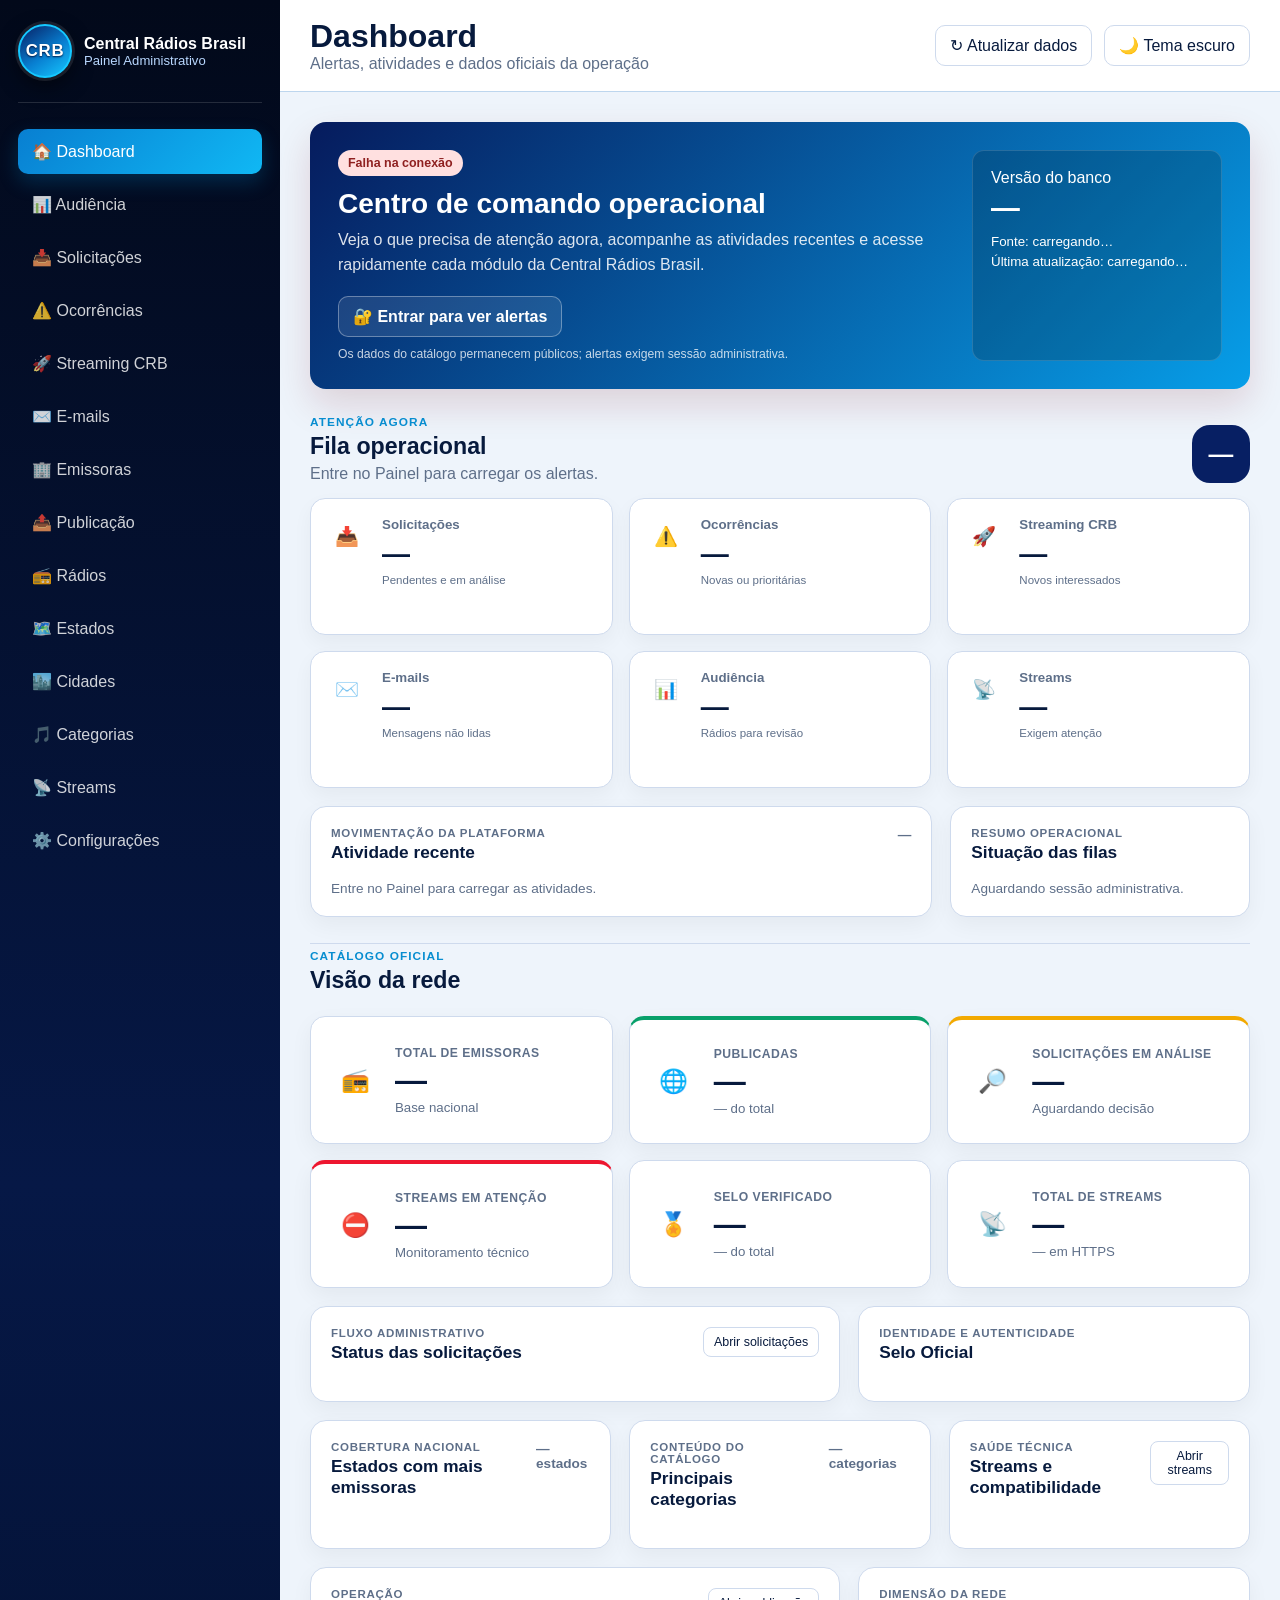
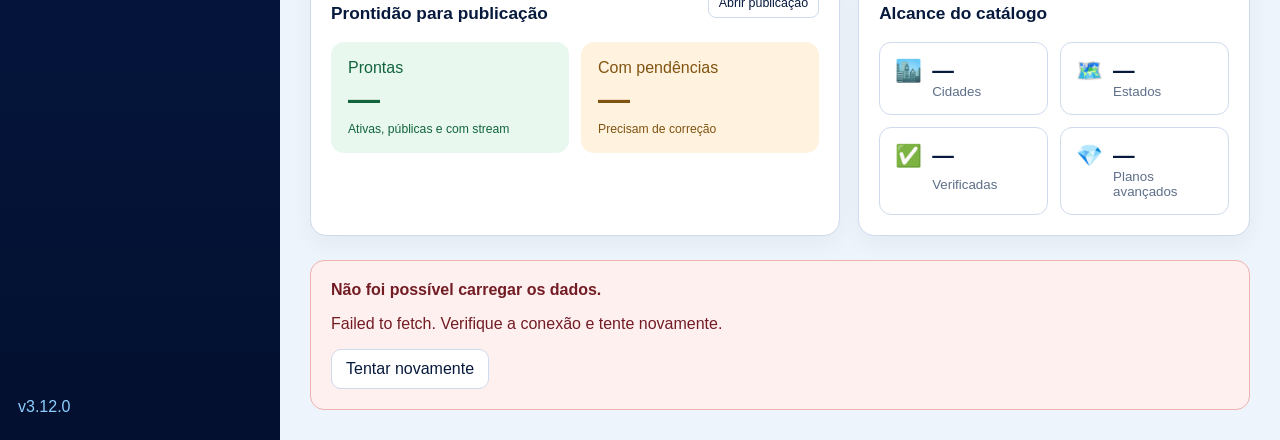
==== commit 9fc4ec44: "22.18.0" ====
--- a/index.html
+++ b/index.html
@@ -9,19 +9,20 @@
 <meta content="no-cache, no-store, must-revalidate" http-equiv="Cache-Control"/>
 <meta content="no-cache" http-equiv="Pragma"/>
 <meta content="0" http-equiv="Expires"/>
-<title>Central Rádios Brasil — Painel Administrativo v3.11.1</title>
-<link href="style.css?v=3.11.1" rel="stylesheet"/>
-<link href="css/dashboard.css?v=3.11.1" rel="stylesheet"/>
-<link href="css/radios.css?v=3.11.1" rel="stylesheet"/>
-<link href="css/streams.css?v=3.11.1" rel="stylesheet"/>
-<link href="css/emissoras.css?v=3.11.1" rel="stylesheet"/>
-<link href="css/solicitacoes.css?v=3.11.1" rel="stylesheet"/>
-<link href="css/emails.css?v=3.11.1" rel="stylesheet"/>
-<link href="css/streaming-interesses.css?v=3.11.1" rel="stylesheet"/>
-<link href="css/ocorrencias.css?v=3.11.1" rel="stylesheet"/>
+<title>Central Rádios Brasil — Painel Administrativo v3.12.0</title>
+<link href="style.css?v=3.12.0" rel="stylesheet"/>
+<link href="css/dashboard.css?v=3.12.0" rel="stylesheet"/>
+<link href="css/audiencia.css?v=3.12.0" rel="stylesheet"/>
+<link href="css/radios.css?v=3.12.0" rel="stylesheet"/>
+<link href="css/streams.css?v=3.12.0" rel="stylesheet"/>
+<link href="css/emissoras.css?v=3.12.0" rel="stylesheet"/>
+<link href="css/solicitacoes.css?v=3.12.0" rel="stylesheet"/>
+<link href="css/emails.css?v=3.12.0" rel="stylesheet"/>
+<link href="css/streaming-interesses.css?v=3.12.0" rel="stylesheet"/>
+<link href="css/ocorrencias.css?v=3.12.0" rel="stylesheet"/>
 
 </head>
-<body data-app-version="3.11.1" data-build="dashboard-reorganizado-sem-gestao-comercial">
+<body data-app-version="3.12.0" data-build="auditoria-audiencia-operacional">
 <div class="app-shell">
 <aside class="sidebar">
 <div class="brand">
@@ -33,6 +34,7 @@
 </div>
 <nav class="main-nav">
 <a class="nav-link active" data-route="dashboard" href="#/dashboard">🏠 Dashboard</a>
+<a class="nav-link" data-route="audiencia" href="#/audiencia">📊 Audiência <span class="nav-alert-count hidden" id="audiencia-nav-count"></span></a>
 <a class="nav-link" data-route="solicitacoes" href="#/solicitacoes">📥 Solicitações <span class="nav-alert-count hidden" id="solicitacoes-nav-count"></span></a>
 <a class="nav-link" data-route="ocorrencias" href="#/ocorrencias">⚠️ Ocorrências <span class="nav-alert-count hidden" id="ocorrencias-nav-count"></span></a>
 <a class="nav-link" data-route="streaming-interesses" href="#/streaming-interesses">🚀 Streaming CRB <span class="nav-alert-count hidden" id="streaming-nav-count"></span></a>
@@ -111,6 +113,10 @@
 <button class="operation-card" data-dashboard-route="emails" type="button">
 <span class="operation-icon">✉️</span><small>E-mails</small>
 <strong id="dashboard-alert-emails">—</strong><em>Mensagens não lidas</em>
+</button>
+<button class="operation-card" data-dashboard-route="audiencia" type="button">
+<span class="operation-icon">📊</span><small>Audiência</small>
+<strong id="dashboard-alert-audiencia">—</strong><em>Rádios para revisão</em>
 </button>
 <button class="operation-card" data-dashboard-route="streams" type="button">
 <span class="operation-icon">📡</span><small>Streams</small>
@@ -1083,6 +1089,44 @@
 </article>
 </section>
 </section>
+<section class="audiencia-page hidden" id="audiencia-page">
+<section class="audiencia-hero">
+  <div>
+    <span class="status-badge loading" id="audiencia-status-badge">Aguardando auditoria</span>
+    <h2>Auditoria de audiência</h2>
+    <p>Analise reproduções válidas, redes únicas, duplicidades bloqueadas, picos e crescimento por rádio. Os indicadores servem para revisão humana e não representam prova automática de fraude.</p>
+  </div>
+  <div class="audiencia-hero-meta"><strong>Proteção ativa: rede + rádio / 6 horas</strong><small id="audiencia-atualizado-em">Ainda não atualizado</small></div>
+</section>
+<section class="audiencia-login-panel" id="audiencia-login-panel">
+  <div><h3>Sessão administrativa necessária</h3><p>Entre com a chave administrativa para consultar os dados protegidos de audiência.</p></div>
+  <button class="primary-button" id="audiencia-login" type="button">🔐 Entrar e carregar</button>
+</section>
+<div class="hidden" id="audiencia-conteudo">
+<section class="audiencia-toolbar">
+  <label>Período<select id="audiencia-periodo"><option value="24h">Últimas 24 horas</option><option value="7d">Últimos 7 dias</option><option value="30d">Últimos 30 dias</option></select></label>
+  <label>Nível<select id="audiencia-nivel"><option value="todos">Todos</option><option value="revisar">Revisar</option><option value="observar">Observar</option><option value="normal">Normal</option></select></label>
+  <label class="audiencia-search">Buscar rádio<input id="audiencia-busca" placeholder="Nome, cidade, UF ou ID" type="search"/></label>
+  <button class="secondary-button" id="audiencia-atualizar" type="button">↻ Atualizar</button>
+  <button class="secondary-button" id="audiencia-exportar" type="button">⬇ Exportar CSV</button>
+  <span class="audiencia-results-count" id="audiencia-resultados">0 rádios</span>
+</section>
+<section class="audiencia-kpis">
+  <article class="audiencia-kpi"><span>Reproduções válidas</span><strong id="audiencia-kpi-validas">0</strong><small>Após 5 minutos</small></article>
+  <article class="audiencia-kpi"><span>Redes únicas</span><strong id="audiencia-kpi-redes">0</strong><small>Sem expor endereços</small></article>
+  <article class="audiencia-kpi"><span>Duplicidades bloqueadas</span><strong id="audiencia-kpi-duplicadas">0</strong><small id="audiencia-kpi-taxa">0%</small></article>
+  <article class="audiencia-kpi"><span>Alertas</span><strong id="audiencia-kpi-alertas">0</strong><small>Observar ou revisar</small></article>
+  <article class="audiencia-kpi"><span>Sessões pendentes</span><strong id="audiencia-kpi-pendentes">0</strong><small>Aguardando 5 minutos</small></article>
+  <article class="audiencia-kpi"><span>Regra atual</span><strong>6 h</strong><small>Uma por rede e rádio</small></article>
+</section>
+<section class="audiencia-summary-alert is-success" id="audiencia-resumo-alerta"><strong>Aguardando dados</strong><span>Carregue a auditoria para verificar os indicadores.</span></section>
+<section class="audiencia-table-card"><div class="table-scroll"><table class="audiencia-table"><thead><tr><th>Rádio</th><th>Válidas</th><th>Redes</th><th>Duplicadas</th><th>Pico/10 min</th><th>Crescimento</th><th>Inícios</th><th>Pendentes</th><th>Nível</th><th>Ação</th></tr></thead><tbody id="audiencia-table-body"><tr><td class="empty-state" colspan="10">Carregando dados de audiência.</td></tr></tbody></table></div></section>
+<section class="audiencia-detail hidden" id="audiencia-detalhe">
+  <header class="audiencia-detail-header"><div><h2 id="audiencia-detalhe-titulo">Detalhes da rádio</h2><p id="audiencia-detalhe-subtitulo">—</p></div><button class="secondary-button" id="audiencia-detalhe-fechar" type="button">Fechar</button></header>
+  <div id="audiencia-detalhe-conteudo"></div>
+</section>
+</div>
+</section>
 <section class="hidden" id="configuracoes-page">
 <div class="radios-toolbar">
 <div>
@@ -1898,22 +1942,23 @@
 </div>
 </section>
 </div>
-<script src="config.js?v=3.11.1"></script>
-<script src="js/utils.js?v=3.11.1"></script>
-<script src="js/api.js?v=3.11.1"></script>
-<script src="js/dashboard.js?v=3.11.1"></script>
-<script src="js/radios.js?v=3.11.1"></script>
-<script src="js/estados.js?v=3.11.1"></script>
-<script src="js/categorias.js?v=3.11.1"></script>
-<script src="js/cidades.js?v=3.11.1"></script>
-<script src="js/streams.js?v=3.11.1"></script>
-<script src="js/emissoras.js?v=3.11.1"></script>
-<script src="js/publicacao.js?v=3.11.1"></script>
-<script src="js/solicitacoes.js?v=3.11.1"></script>
-<script src="js/emails.js?v=3.11.1"></script>
-<script src="js/streaming-interesses.js?v=3.11.1"></script>
-<script src="js/ocorrencias.js?v=3.11.1"></script>
+<script src="config.js?v=3.12.0"></script>
+<script src="js/utils.js?v=3.12.0"></script>
+<script src="js/api.js?v=3.12.0"></script>
+<script src="js/dashboard.js?v=3.12.0"></script>
+<script src="js/radios.js?v=3.12.0"></script>
+<script src="js/estados.js?v=3.12.0"></script>
+<script src="js/categorias.js?v=3.12.0"></script>
+<script src="js/cidades.js?v=3.12.0"></script>
+<script src="js/streams.js?v=3.12.0"></script>
+<script src="js/emissoras.js?v=3.12.0"></script>
+<script src="js/publicacao.js?v=3.12.0"></script>
+<script src="js/solicitacoes.js?v=3.12.0"></script>
+<script src="js/emails.js?v=3.12.0"></script>
+<script src="js/streaming-interesses.js?v=3.12.0"></script>
+<script src="js/ocorrencias.js?v=3.12.0"></script>
+<script src="js/audiencia.js?v=3.12.0"></script>
 
-<script src="app.js?v=3.11.1"></script>
+<script src="app.js?v=3.12.0"></script>
 </body>
 </html>
--- a/css/audiencia.css
+++ b/css/audiencia.css
@@ -0,0 +1 @@
+.audiencia-page{display:grid;gap:18px}.audiencia-hero{display:flex;align-items:flex-start;justify-content:space-between;gap:20px;padding:24px;border-radius:18px;background:linear-gradient(135deg,#061b5d 0%,#08378d 52%,#079ee8 100%);color:#fff}.audiencia-hero h2{margin:10px 0 7px;font-size:1.65rem}.audiencia-hero p{max-width:780px;margin:0;color:#dcefff;line-height:1.55}.audiencia-hero-meta{display:grid;gap:6px;min-width:190px;text-align:right}.audiencia-hero-meta strong{font-size:.82rem}.audiencia-hero-meta small{color:#dcefff}.audiencia-login-panel{display:flex;align-items:center;justify-content:space-between;gap:18px;padding:20px;border:1px solid #f0c36b;border-radius:14px;background:#fff8e7}.audiencia-login-panel h3{margin:0 0 5px}.audiencia-login-panel p{margin:0;color:#755b24}.audiencia-toolbar{display:flex;align-items:end;flex-wrap:wrap;gap:12px;padding:16px;border:1px solid var(--border);border-radius:14px;background:var(--surface)}.audiencia-toolbar label{display:grid;gap:6px;min-width:155px;font-size:.76rem;font-weight:800;color:var(--muted)}.audiencia-toolbar input,.audiencia-toolbar select{min-height:42px;padding:9px 11px;border:1px solid var(--border);border-radius:10px;background:var(--surface);color:var(--text);font:inherit}.audiencia-toolbar .audiencia-search{flex:1;min-width:220px}.audiencia-results-count{margin-left:auto;align-self:center;color:var(--muted);font-size:.8rem;font-weight:800}.audiencia-kpis{display:grid;grid-template-columns:repeat(6,minmax(0,1fr));gap:12px}.audiencia-kpi{display:grid;gap:5px;padding:17px;border:1px solid var(--border);border-radius:14px;background:var(--surface);box-shadow:0 8px 20px #0000000a}.audiencia-kpi span{font-size:.74rem;font-weight:800;color:var(--muted)}.audiencia-kpi strong{font-size:1.7rem}.audiencia-kpi small{color:var(--muted);font-size:.7rem}.audiencia-summary-alert{display:grid;gap:4px;padding:15px 18px;border-left:5px solid;border-radius:12px}.audiencia-summary-alert.is-success{border-color:#0a9b62;background:#eafaf4;color:#087148}.audiencia-summary-alert.is-warning{border-color:#e2a100;background:#fff8df;color:#7c5900}.audiencia-summary-alert.is-danger{border-color:#dc2942;background:#fff0f2;color:#9d1830}.audiencia-table-card{border:1px solid var(--border);border-radius:15px;background:var(--surface);overflow:hidden}.audiencia-table{width:100%;border-collapse:collapse;min-width:1180px}.audiencia-table th,.audiencia-table td{padding:12px 10px;border-bottom:1px solid var(--border);vertical-align:middle;text-align:left}.audiencia-table th{background:var(--background);font-size:.7rem;text-transform:uppercase;letter-spacing:.035em;color:var(--muted)}.audiencia-table td{font-size:.82rem}.audiencia-table td>small{display:block;margin-top:3px;color:var(--muted);font-size:.68rem}.audiencia-radio-cell{display:flex;align-items:center;gap:10px;min-width:230px}.audiencia-radio-cell img,.audiencia-radio-placeholder{width:42px;height:42px;flex:0 0 42px;border-radius:10px;object-fit:cover}.audiencia-radio-placeholder{display:grid;place-items:center;background:var(--background)}.audiencia-radio-cell div{display:grid;gap:2px;min-width:0}.audiencia-radio-cell strong,.audiencia-radio-cell small,.audiencia-radio-cell code{overflow:hidden;max-width:190px;text-overflow:ellipsis;white-space:nowrap}.audiencia-radio-cell code{font-size:.61rem;color:var(--muted)}.audiencia-level{display:inline-flex;padding:5px 9px;border-radius:999px;font-size:.7rem;font-weight:900;text-transform:uppercase}.audiencia-level--normal{background:#dff8ee;color:#087148}.audiencia-level--observar{background:#fff3cf;color:#875f00}.audiencia-level--revisar{background:#ffe2e6;color:#a31730}.audiencia-score{display:block;margin-top:4px;color:var(--muted);font-size:.66rem}.growth-high{color:#bd1e35;font-weight:900}.growth-down{color:#087148;font-weight:900}.compact-button{padding:7px 10px;font-size:.75rem}.audiencia-detail{scroll-margin-top:20px;padding:20px;border:1px solid var(--border);border-radius:17px;background:var(--surface)}.audiencia-detail-header{display:flex;align-items:flex-start;justify-content:space-between;gap:15px;margin-bottom:16px}.audiencia-detail-header h2{margin:0 0 4px}.audiencia-detail-header p{margin:0;color:var(--muted)}.audiencia-detail-kpis{display:grid;grid-template-columns:repeat(6,minmax(0,1fr));gap:10px;margin-bottom:14px}.audiencia-detail-kpis article{display:grid;gap:4px;padding:13px;border:1px solid var(--border);border-radius:11px;background:var(--background)}.audiencia-detail-kpis span{font-size:.68rem;font-weight:800;color:var(--muted)}.audiencia-detail-kpis strong{font-size:1.2rem}.audiencia-detail-grid{display:grid;grid-template-columns:repeat(2,minmax(0,1fr));gap:14px;margin-top:14px}.audiencia-detail-card{min-width:0;padding:16px;border:1px solid var(--border);border-radius:13px;background:var(--background)}.audiencia-detail-card h3{margin:0 0 13px}.audiencia-reasons{padding:13px;border-radius:10px}.audiencia-reasons ul{margin:0;padding-left:20px}.audiencia-reasons li+li{margin-top:7px}.audiencia-reasons--normal{background:#eafaf4;color:#087148}.audiencia-reasons--observar{background:#fff8df;color:#7c5900}.audiencia-reasons--revisar{background:#fff0f2;color:#9d1830}.audiencia-legal-note{margin:12px 0 0;color:var(--muted);font-size:.74rem;line-height:1.45}.audiencia-chart{display:grid;gap:8px;max-height:360px;overflow:auto}.audiencia-chart-row{display:grid;grid-template-columns:92px minmax(90px,1fr) 34px 65px;align-items:center;gap:8px;font-size:.72rem}.audiencia-chart-row time,.audiencia-chart-row small{color:var(--muted)}.audiencia-chart-track{height:9px;border-radius:99px;background:var(--surface);overflow:hidden}.audiencia-chart-track span{display:block;height:100%;border-radius:99px;background:linear-gradient(90deg,#071f63,#079ee8,#16c8ff)}.audiencia-mini-table{width:100%;border-collapse:collapse;min-width:450px}.audiencia-mini-table th,.audiencia-mini-table td{padding:9px;border-bottom:1px solid var(--border);font-size:.72rem;text-align:left}.audiencia-session{display:inline-flex;padding:3px 7px;border-radius:999px;font-weight:800}.audiencia-session--validada{background:#dff8ee;color:#087148}.audiencia-session--duplicada{background:#ffe2e6;color:#a31730}.audiencia-session--pendente{background:#ddecff;color:#075da6}.audiencia-session--cancelada,.audiencia-session--expirada{background:#edf0f5;color:#536176}.audiencia-loading,.audiencia-error{padding:24px;text-align:center}.audiencia-error{color:var(--danger)}.dark-theme .audiencia-login-panel{background:#352d12;border-color:#8d6b18;color:#ffe69d}.dark-theme .audiencia-login-panel p{color:#f5d879}.dark-theme .audiencia-summary-alert.is-success{background:#092f25}.dark-theme .audiencia-summary-alert.is-warning{background:#332a0d}.dark-theme .audiencia-summary-alert.is-danger{background:#35101a}@media(max-width:1200px){.audiencia-kpis,.audiencia-detail-kpis{grid-template-columns:repeat(3,minmax(0,1fr))}}@media(max-width:900px){.audiencia-hero,.audiencia-login-panel{flex-direction:column}.audiencia-hero-meta{text-align:left}.audiencia-detail-grid{grid-template-columns:1fr}}@media(max-width:620px){.audiencia-kpis,.audiencia-detail-kpis{grid-template-columns:repeat(2,minmax(0,1fr))}.audiencia-toolbar>*{width:100%}.audiencia-results-count{margin-left:0}.audiencia-chart-row{grid-template-columns:76px minmax(70px,1fr) 28px}.audiencia-chart-row small{display:none}}
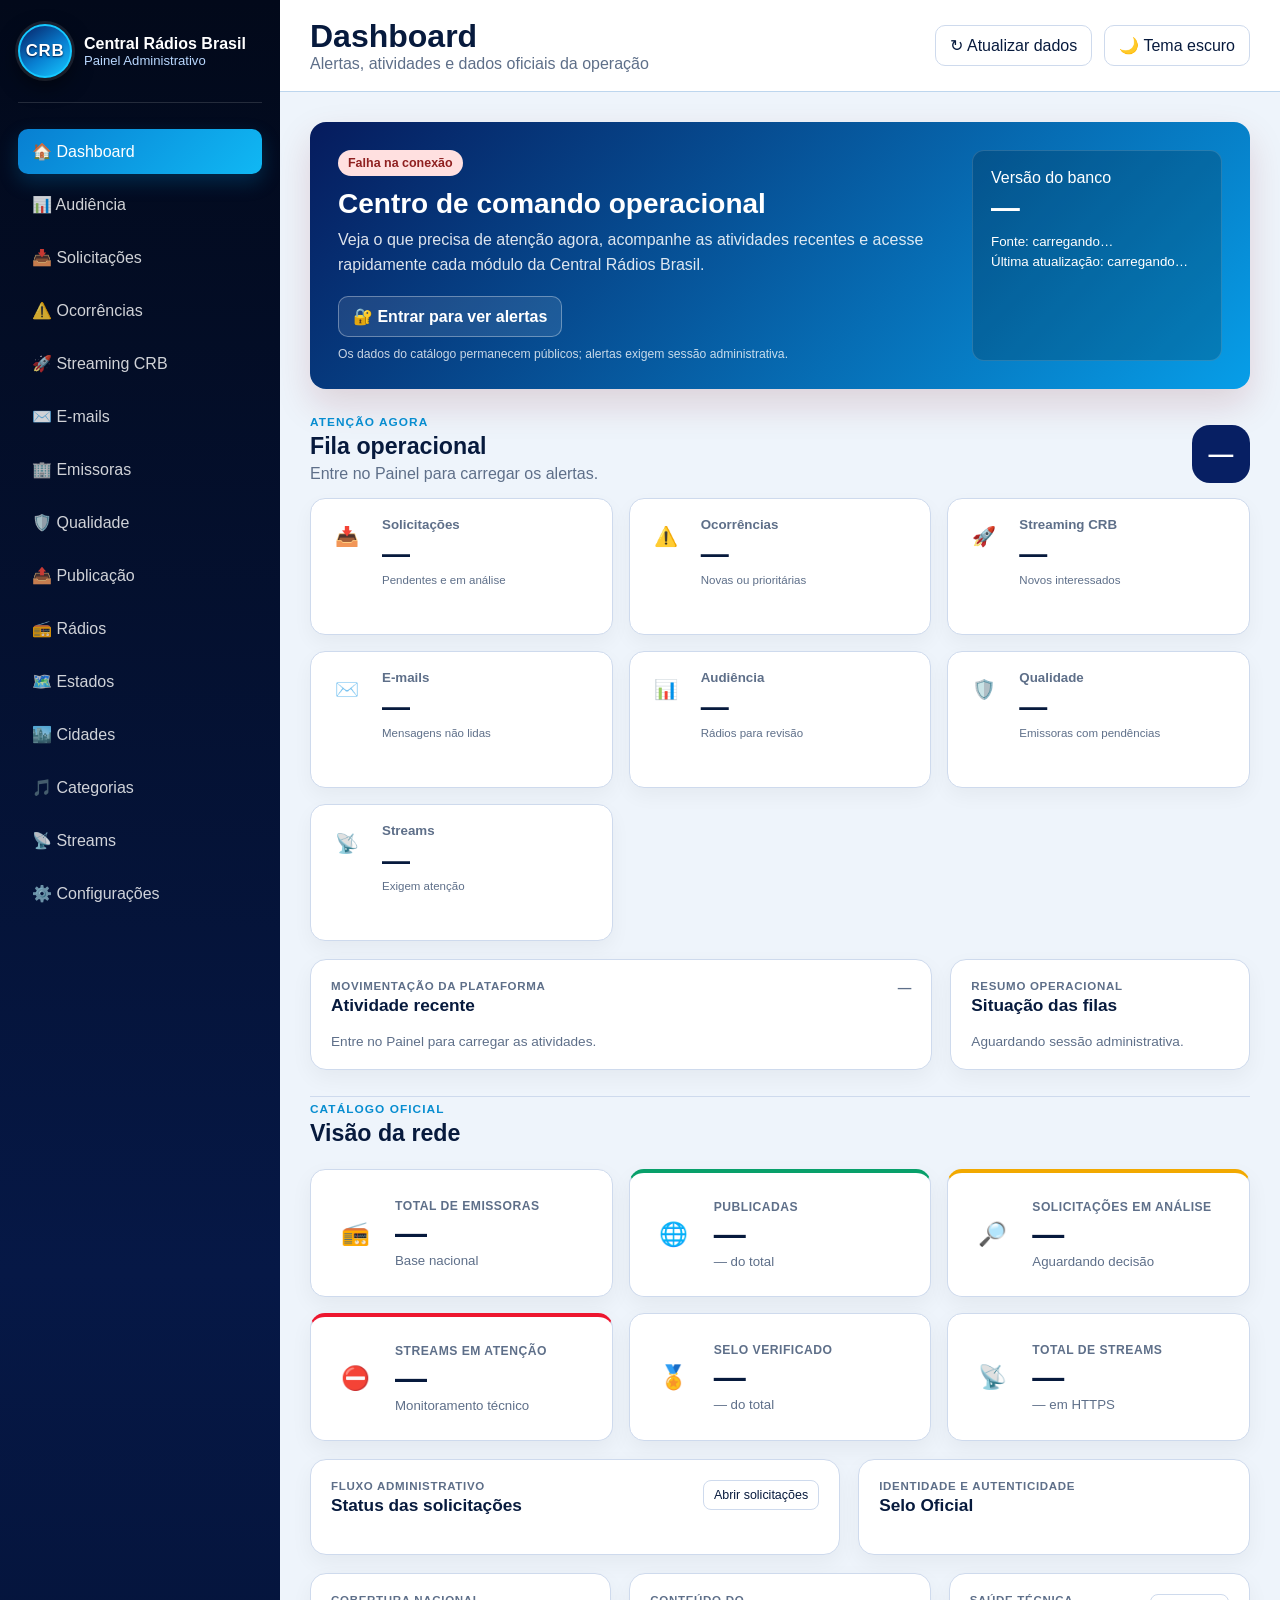
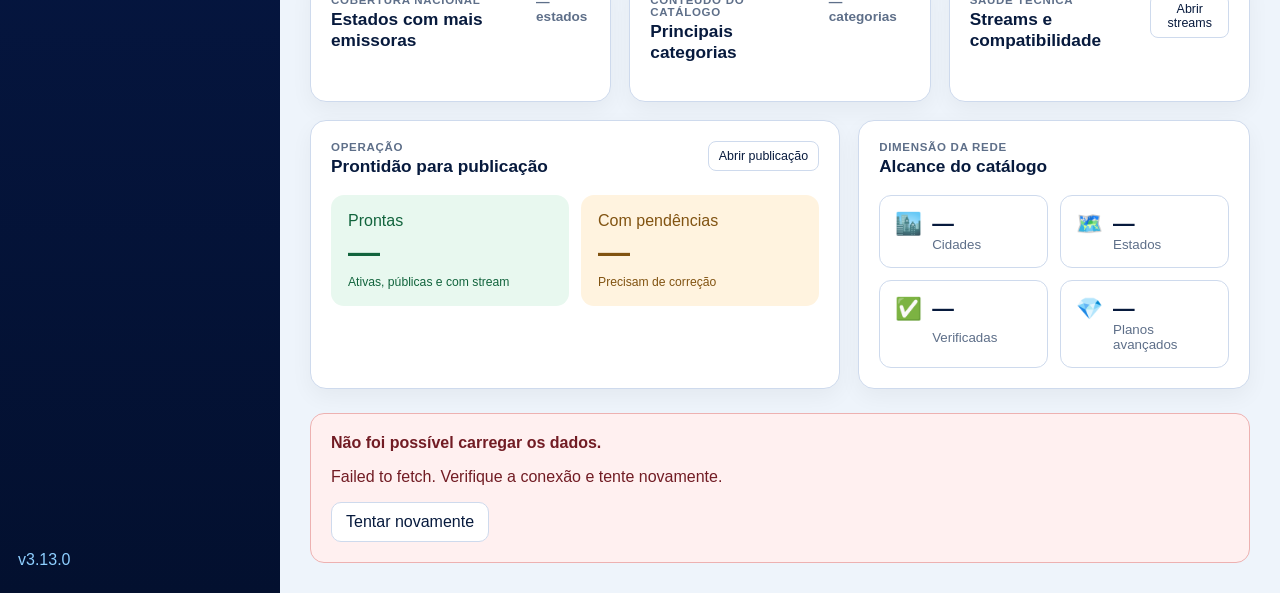
==== commit c1c4fb85: "3.13.0" ====
--- a/index.html
+++ b/index.html
@@ -1,4 +1,3 @@
-<!DOCTYPE html>
 <!DOCTYPE html>
 
 <html lang="pt-BR">
@@ -9,20 +8,21 @@
 <meta content="no-cache, no-store, must-revalidate" http-equiv="Cache-Control"/>
 <meta content="no-cache" http-equiv="Pragma"/>
 <meta content="0" http-equiv="Expires"/>
-<title>Central Rádios Brasil — Painel Administrativo v3.12.0</title>
-<link href="style.css?v=3.12.0" rel="stylesheet"/>
-<link href="css/dashboard.css?v=3.12.0" rel="stylesheet"/>
-<link href="css/audiencia.css?v=3.12.0" rel="stylesheet"/>
-<link href="css/radios.css?v=3.12.0" rel="stylesheet"/>
-<link href="css/streams.css?v=3.12.0" rel="stylesheet"/>
-<link href="css/emissoras.css?v=3.12.0" rel="stylesheet"/>
-<link href="css/solicitacoes.css?v=3.12.0" rel="stylesheet"/>
-<link href="css/emails.css?v=3.12.0" rel="stylesheet"/>
-<link href="css/streaming-interesses.css?v=3.12.0" rel="stylesheet"/>
-<link href="css/ocorrencias.css?v=3.12.0" rel="stylesheet"/>
+<title>Central Rádios Brasil — Painel Administrativo v3.13.0</title>
+<link href="style.css?v=3.13.0" rel="stylesheet"/>
+<link href="css/dashboard.css?v=3.13.0" rel="stylesheet"/>
+<link href="css/audiencia.css?v=3.13.0" rel="stylesheet"/>
+<link href="css/qualidade.css?v=3.13.0" rel="stylesheet"/>
+<link href="css/radios.css?v=3.13.0" rel="stylesheet"/>
+<link href="css/streams.css?v=3.13.0" rel="stylesheet"/>
+<link href="css/emissoras.css?v=3.13.0" rel="stylesheet"/>
+<link href="css/solicitacoes.css?v=3.13.0" rel="stylesheet"/>
+<link href="css/emails.css?v=3.13.0" rel="stylesheet"/>
+<link href="css/streaming-interesses.css?v=3.13.0" rel="stylesheet"/>
+<link href="css/ocorrencias.css?v=3.13.0" rel="stylesheet"/>
 
 </head>
-<body data-app-version="3.12.0" data-build="auditoria-audiencia-operacional">
+<body data-app-version="3.13.0" data-build="gestao-emissoras-qualidade">
 <div class="app-shell">
 <aside class="sidebar">
 <div class="brand">
@@ -41,6 +41,7 @@
 
 <a class="nav-link" data-route="emails" href="#/emails">✉️ E-mails <span class="emails-nav-count nav-alert-count hidden" id="emails-nav-count"></span></a>
 <a class="nav-link" data-route="emissoras" href="#/emissoras">🏢 Emissoras</a>
+<a class="nav-link" data-route="qualidade" href="#/qualidade">🛡️ Qualidade <span class="nav-alert-count hidden" id="qualidade-nav-count"></span></a>
 <a class="nav-link" data-route="publicacao" href="#/publicacao">📤 Publicação</a>
 <a class="nav-link" data-route="radios" href="#/radios">📻 Rádios</a>
 <a class="nav-link" data-route="estados" href="#/estados">🗺️ Estados</a>
@@ -117,6 +118,10 @@
 <button class="operation-card" data-dashboard-route="audiencia" type="button">
 <span class="operation-icon">📊</span><small>Audiência</small>
 <strong id="dashboard-alert-audiencia">—</strong><em>Rádios para revisão</em>
+</button>
+<button class="operation-card" data-dashboard-route="qualidade" type="button">
+<span class="operation-icon">🛡️</span><small>Qualidade</small>
+<strong id="dashboard-alert-qualidade">—</strong><em>Emissoras com pendências</em>
 </button>
 <button class="operation-card" data-dashboard-route="streams" type="button">
 <span class="operation-icon">📡</span><small>Streams</small>
@@ -1127,6 +1132,48 @@
 </section>
 </div>
 </section>
+<section class="qualidade-page hidden" id="qualidade-page">
+<section class="qualidade-hero">
+  <div>
+    <span class="status-badge loading" id="qualidade-status-badge">Aguardando análise</span>
+    <h2>Gestão de Emissoras e Qualidade</h2>
+    <p>Consolide saúde técnica, completude cadastral, identidade, localização, publicação e Selo Oficial. A análise orienta a revisão administrativa sem alterar automaticamente o banco oficial.</p>
+    <span class="qualidade-session-note" id="qualidade-session-note">Análise cadastral pública ativa; entre para incluir o monitoramento técnico protegido.</span>
+  </div>
+  <div class="qualidade-hero-meta"><span>Score médio do catálogo</span><strong id="qualidade-score-medio">—</strong><small id="qualidade-atualizado-em">Ainda não atualizado</small></div>
+</section>
+<section class="qualidade-login-panel" id="qualidade-login-panel">
+  <div><h3>Inclua a saúde técnica dos streams</h3><p>Entre com a chave administrativa para carregar falhas, retiradas do portal, suspensões e última verificação.</p></div>
+  <button class="primary-button" id="qualidade-login" type="button">🔐 Entrar e incluir monitoramento</button>
+</section>
+<section class="qualidade-toolbar">
+  <label class="qualidade-search">Buscar emissora<input id="qualidade-busca" placeholder="Nome, cidade, UF, categoria ou ID" type="search"/></label>
+  <label>Nível<select id="qualidade-nivel"><option value="">Todos</option><option value="critica">Crítica</option><option value="atencao">Atenção</option><option value="saudavel">Saudável</option></select></label>
+  <label>Estado<select id="qualidade-uf"><option value="">Todos os estados</option></select></label>
+  <label>Categoria<select id="qualidade-categoria"><option value="">Todas as categorias</option></select></label>
+  <label>Stream<select id="qualidade-stream"><option value="">Todos</option><option value="online">Online</option><option value="atencao">Em atenção</option><option value="nao_testado">Não testado</option><option value="sem_https">Sem HTTPS</option></select></label>
+  <label>Selo<select id="qualidade-selo"><option value="">Todos</option><option value="verificado">Verificado</option><option value="pendente">Pendente</option></select></label>
+  <label>Ordenar<select id="qualidade-ordenacao"><option value="risco">Maior risco</option><option value="score">Maior score</option><option value="nome">Nome</option><option value="atualizacao">Atualização recente</option></select></label>
+  <button class="secondary-button" id="qualidade-atualizar" type="button">↻ Atualizar</button>
+  <button class="secondary-button" id="qualidade-monitorar" type="button">📡 Verificar streams</button>
+  <button class="secondary-button" id="qualidade-exportar" type="button">⬇ Exportar CSV</button>
+  <span class="qualidade-results-count" id="qualidade-resultados">0 emissoras</span>
+</section>
+<section class="qualidade-kpis">
+  <article class="qualidade-kpi"><span>Total analisado</span><strong id="qualidade-kpi-total">0</strong><small>Banco oficial</small></article>
+  <article class="qualidade-kpi is-success"><span>Saudáveis</span><strong id="qualidade-kpi-saudaveis">0</strong><small>Sem pendência relevante</small></article>
+  <article class="qualidade-kpi is-warning"><span>Atenção</span><strong id="qualidade-kpi-atencao">0</strong><small>Revisão recomendada</small></article>
+  <article class="qualidade-kpi is-danger"><span>Críticas</span><strong id="qualidade-kpi-criticas">0</strong><small>Prioridade operacional</small></article>
+  <article class="qualidade-kpi"><span>Streams em alerta</span><strong id="qualidade-kpi-streams">0</strong><small>Instável, fora ou suspenso</small></article>
+  <article class="qualidade-kpi"><span>Cadastros incompletos</span><strong id="qualidade-kpi-incompletas">0</strong><small>Campos essenciais</small></article>
+</section>
+<section class="qualidade-summary-alert is-success" id="qualidade-resumo-alerta"><strong>Aguardando catálogo</strong><span>Carregue os dados para iniciar a análise.</span></section>
+<section class="qualidade-table-card"><div class="table-scroll"><table class="qualidade-table"><thead><tr><th>Emissora</th><th>Score</th><th>Completude</th><th>Stream</th><th>Cadastro</th><th>Selo</th><th>Pendências</th><th>Atualização</th><th>Ações</th></tr></thead><tbody id="qualidade-table-body"><tr><td class="empty-state" colspan="9">Analisando o catálogo oficial.</td></tr></tbody></table></div></section>
+<section class="qualidade-detail hidden" id="qualidade-detalhe">
+  <header class="qualidade-detail-header"><div><h2 id="qualidade-detalhe-titulo">Detalhes da emissora</h2><p id="qualidade-detalhe-subtitulo">—</p></div><button class="secondary-button" id="qualidade-detalhe-fechar" type="button">Fechar</button></header>
+  <div id="qualidade-detalhe-conteudo"></div>
+</section>
+</section>
 <section class="hidden" id="configuracoes-page">
 <div class="radios-toolbar">
 <div>
@@ -1942,23 +1989,24 @@
 </div>
 </section>
 </div>
-<script src="config.js?v=3.12.0"></script>
-<script src="js/utils.js?v=3.12.0"></script>
-<script src="js/api.js?v=3.12.0"></script>
-<script src="js/dashboard.js?v=3.12.0"></script>
-<script src="js/radios.js?v=3.12.0"></script>
-<script src="js/estados.js?v=3.12.0"></script>
-<script src="js/categorias.js?v=3.12.0"></script>
-<script src="js/cidades.js?v=3.12.0"></script>
-<script src="js/streams.js?v=3.12.0"></script>
-<script src="js/emissoras.js?v=3.12.0"></script>
-<script src="js/publicacao.js?v=3.12.0"></script>
-<script src="js/solicitacoes.js?v=3.12.0"></script>
-<script src="js/emails.js?v=3.12.0"></script>
-<script src="js/streaming-interesses.js?v=3.12.0"></script>
-<script src="js/ocorrencias.js?v=3.12.0"></script>
-<script src="js/audiencia.js?v=3.12.0"></script>
+<script src="config.js?v=3.13.0"></script>
+<script src="js/utils.js?v=3.13.0"></script>
+<script src="js/api.js?v=3.13.0"></script>
+<script src="js/qualidade.js?v=3.13.0"></script>
+<script src="js/dashboard.js?v=3.13.0"></script>
+<script src="js/radios.js?v=3.13.0"></script>
+<script src="js/estados.js?v=3.13.0"></script>
+<script src="js/categorias.js?v=3.13.0"></script>
+<script src="js/cidades.js?v=3.13.0"></script>
+<script src="js/streams.js?v=3.13.0"></script>
+<script src="js/emissoras.js?v=3.13.0"></script>
+<script src="js/publicacao.js?v=3.13.0"></script>
+<script src="js/solicitacoes.js?v=3.13.0"></script>
+<script src="js/emails.js?v=3.13.0"></script>
+<script src="js/streaming-interesses.js?v=3.13.0"></script>
+<script src="js/ocorrencias.js?v=3.13.0"></script>
+<script src="js/audiencia.js?v=3.13.0"></script>
 
-<script src="app.js?v=3.12.0"></script>
+<script src="app.js?v=3.13.0"></script>
 </body>
 </html>
--- a/css/qualidade.css
+++ b/css/qualidade.css
@@ -0,0 +1 @@
+.qualidade-page{display:grid;gap:18px}.qualidade-hero{display:flex;align-items:flex-start;justify-content:space-between;gap:20px;padding:24px;border-radius:18px;background:linear-gradient(135deg,#052e2b 0%,#086d62 52%,#0cb79e 100%);color:#fff}.qualidade-hero h2{margin:10px 0 7px;font-size:1.65rem}.qualidade-hero p{max-width:800px;margin:0;color:#ddfff9;line-height:1.55}.qualidade-hero-meta{display:grid;gap:6px;min-width:190px;text-align:right}.qualidade-hero-meta strong{font-size:1.25rem}.qualidade-hero-meta small,.qualidade-hero-meta span{color:#ddfff9;font-size:.76rem}.qualidade-login-panel{display:flex;align-items:center;justify-content:space-between;gap:18px;padding:18px 20px;border:1px solid #78cfc0;border-radius:14px;background:#effcf9}.qualidade-login-panel h3{margin:0 0 5px}.qualidade-login-panel p{margin:0;color:#256b61}.qualidade-session-note{display:block;margin-top:8px;color:var(--muted);font-size:.75rem}.qualidade-toolbar{display:flex;align-items:end;flex-wrap:wrap;gap:12px;padding:16px;border:1px solid var(--border);border-radius:14px;background:var(--surface)}.qualidade-toolbar label{display:grid;gap:6px;min-width:145px;font-size:.76rem;font-weight:800;color:var(--muted)}.qualidade-toolbar input,.qualidade-toolbar select{min-height:42px;padding:9px 11px;border:1px solid var(--border);border-radius:10px;background:var(--surface);color:var(--text);font:inherit}.qualidade-toolbar .qualidade-search{flex:1;min-width:220px}.qualidade-results-count{margin-left:auto;align-self:center;color:var(--muted);font-size:.8rem;font-weight:800}.qualidade-kpis{display:grid;grid-template-columns:repeat(6,minmax(0,1fr));gap:12px}.qualidade-kpi{display:grid;gap:5px;padding:17px;border:1px solid var(--border);border-radius:14px;background:var(--surface);box-shadow:0 8px 20px #0000000a}.qualidade-kpi span{font-size:.74rem;font-weight:800;color:var(--muted)}.qualidade-kpi strong{font-size:1.7rem}.qualidade-kpi small{color:var(--muted);font-size:.7rem}.qualidade-kpi.is-success{border-top:4px solid #0a9b62}.qualidade-kpi.is-warning{border-top:4px solid #e2a100}.qualidade-kpi.is-danger{border-top:4px solid #dc2942}.qualidade-summary-alert{display:grid;gap:4px;padding:15px 18px;border-left:5px solid;border-radius:12px}.qualidade-summary-alert.is-success{border-color:#0a9b62;background:#eafaf4;color:#087148}.qualidade-summary-alert.is-warning{border-color:#e2a100;background:#fff8df;color:#7c5900}.qualidade-summary-alert.is-danger{border-color:#dc2942;background:#fff0f2;color:#9d1830}.qualidade-table-card{border:1px solid var(--border);border-radius:15px;background:var(--surface);overflow:hidden}.qualidade-table{width:100%;border-collapse:collapse;min-width:1320px}.qualidade-table th,.qualidade-table td{padding:12px 10px;border-bottom:1px solid var(--border);vertical-align:middle;text-align:left}.qualidade-table th{background:var(--background);font-size:.68rem;text-transform:uppercase;letter-spacing:.035em;color:var(--muted)}.qualidade-table td{font-size:.8rem}.qualidade-table td>small{display:block;margin-top:3px;max-width:210px;color:var(--muted);font-size:.67rem;line-height:1.35}.qualidade-radio-cell{display:flex;align-items:center;gap:10px;min-width:230px}.qualidade-radio-cell img,.qualidade-logo-placeholder{width:42px;height:42px;flex:0 0 42px;border-radius:10px;object-fit:cover}.qualidade-logo-placeholder{display:grid;place-items:center;background:var(--background)}.qualidade-radio-cell div{display:grid;gap:2px;min-width:0}.qualidade-radio-cell strong,.qualidade-radio-cell small,.qualidade-radio-cell code{overflow:hidden;max-width:195px;text-overflow:ellipsis;white-space:nowrap}.qualidade-radio-cell code{font-size:.6rem;color:var(--muted)}.qualidade-score{display:grid;place-items:center;width:44px;height:44px;border-radius:50%;font-weight:900}.qualidade-score--saudavel{background:#dff8ee;color:#087148}.qualidade-score--atencao{background:#fff3cf;color:#875f00}.qualidade-score--critica{background:#ffe2e6;color:#a31730}.qualidade-progress{width:90px;height:8px;margin-bottom:5px;border-radius:99px;background:var(--background);overflow:hidden}.qualidade-progress span{display:block;height:100%;border-radius:99px;background:linear-gradient(90deg,#0a9b62,#17c6a8)}.qualidade-stream-status,.qualidade-seal,.qualidade-registration{display:inline-flex;padding:5px 8px;border-radius:999px;font-size:.67rem;font-weight:900}.qualidade-stream-status--online,.qualidade-seal--ok{background:#dff8ee;color:#087148}.qualidade-stream-status--warning{background:#fff3cf;color:#875f00}.qualidade-stream-status--danger{background:#ffe2e6;color:#a31730}.qualidade-stream-status--neutral,.qualidade-seal--pending,.qualidade-registration{background:#edf0f5;color:#536176}.qualidade-actions{display:flex;flex-wrap:wrap;gap:5px;min-width:215px}.qualidade-actions .table-button{padding:6px 8px;font-size:.68rem}.qualidade-detail{scroll-margin-top:20px;padding:20px;border:1px solid var(--border);border-radius:17px;background:var(--surface)}.qualidade-detail-header{display:flex;align-items:flex-start;justify-content:space-between;gap:15px;margin-bottom:16px}.qualidade-detail-header h2{margin:0 0 4px}.qualidade-detail-header p{margin:0;color:var(--muted)}.qualidade-detail-kpis{display:grid;grid-template-columns:repeat(6,minmax(0,1fr));gap:10px;margin-bottom:14px}.qualidade-detail-kpis article{display:grid;gap:4px;padding:13px;border:1px solid var(--border);border-radius:11px;background:var(--background)}.qualidade-detail-kpis span{font-size:.68rem;font-weight:800;color:var(--muted)}.qualidade-detail-kpis strong{font-size:1.2rem}.qualidade-detail-kpis small{color:var(--muted);font-size:.68rem}.qualidade-detail-actions{display:flex;flex-wrap:wrap;gap:8px;margin:12px 0}.qualidade-scope-note{margin:10px 0 15px;padding:10px 12px;border-radius:9px;background:var(--background);color:var(--muted);font-size:.73rem;line-height:1.45}.qualidade-detail-grid{display:grid;grid-template-columns:repeat(2,minmax(0,1fr));gap:12px}.qualidade-detail-card{min-width:0;padding:15px;border:1px solid var(--border);border-radius:12px;background:var(--background)}.qualidade-detail-card h3{margin:0 0 11px}.qualidade-detail-card ul{display:grid;gap:8px;margin:0;padding:0;list-style:none}.qualidade-issue{display:flex;align-items:flex-start;gap:8px;padding:9px;border-radius:9px}.qualidade-issue div{display:grid;gap:3px}.qualidade-issue small{color:inherit;opacity:.82;line-height:1.4}.qualidade-issue--critica{background:#fff0f2;color:#9d1830}.qualidade-issue--atencao{background:#fff8df;color:#7c5900}.qualidade-issue--melhoria{background:#edf6ff;color:#075da6}.qualidade-issue--ok{background:#eafaf4;color:#087148}.dark-theme .qualidade-login-panel{background:#0d342e;border-color:#287d70;color:#bff8ef}.dark-theme .qualidade-login-panel p{color:#91d7cc}.dark-theme .qualidade-summary-alert.is-success,.dark-theme .qualidade-issue--ok{background:#092f25}.dark-theme .qualidade-summary-alert.is-warning,.dark-theme .qualidade-issue--atencao{background:#332a0d}.dark-theme .qualidade-summary-alert.is-danger,.dark-theme .qualidade-issue--critica{background:#35101a}.dark-theme .qualidade-issue--melhoria{background:#102c45}@media(max-width:1200px){.qualidade-kpis,.qualidade-detail-kpis{grid-template-columns:repeat(3,minmax(0,1fr))}}@media(max-width:900px){.qualidade-hero,.qualidade-login-panel{flex-direction:column}.qualidade-hero-meta{text-align:left}.qualidade-detail-grid{grid-template-columns:1fr}}@media(max-width:620px){.qualidade-kpis,.qualidade-detail-kpis{grid-template-columns:repeat(2,minmax(0,1fr))}.qualidade-toolbar>*{width:100%}.qualidade-results-count{margin-left:0}.qualidade-detail-header{flex-direction:column}}
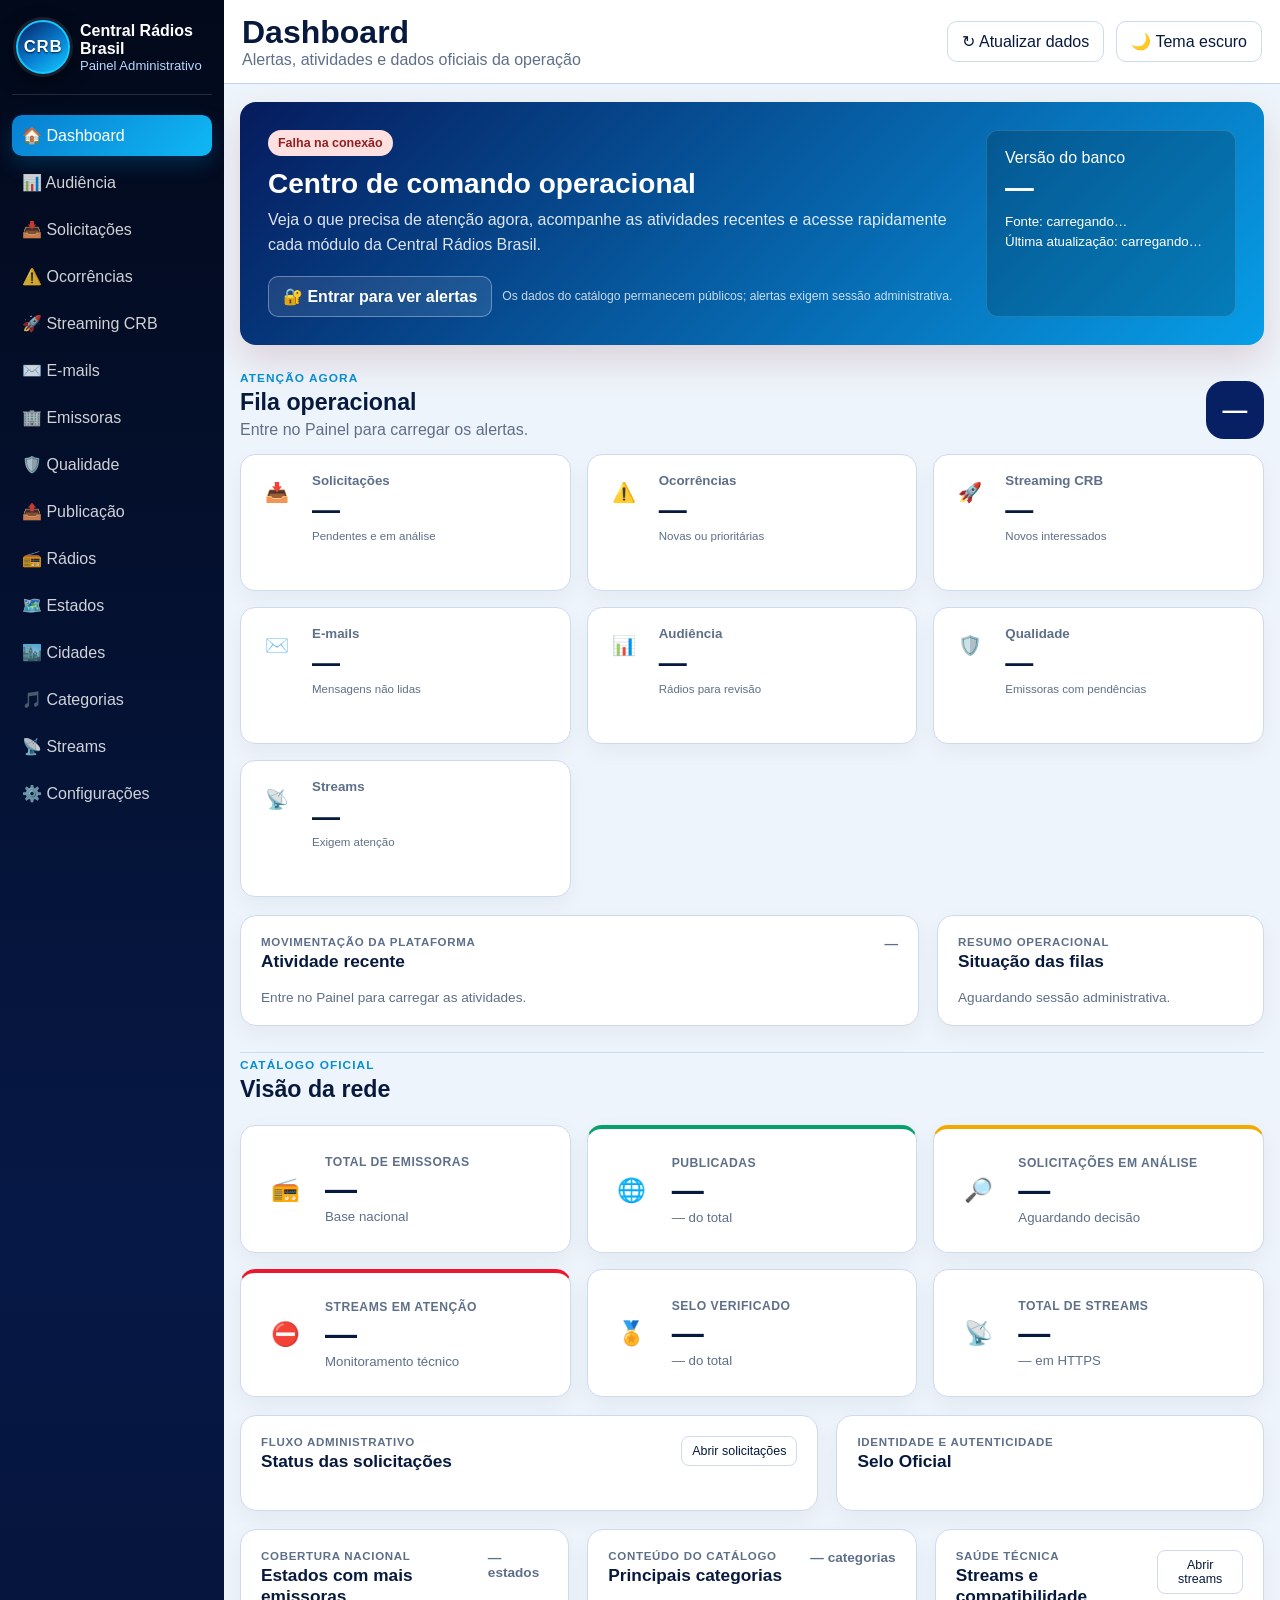
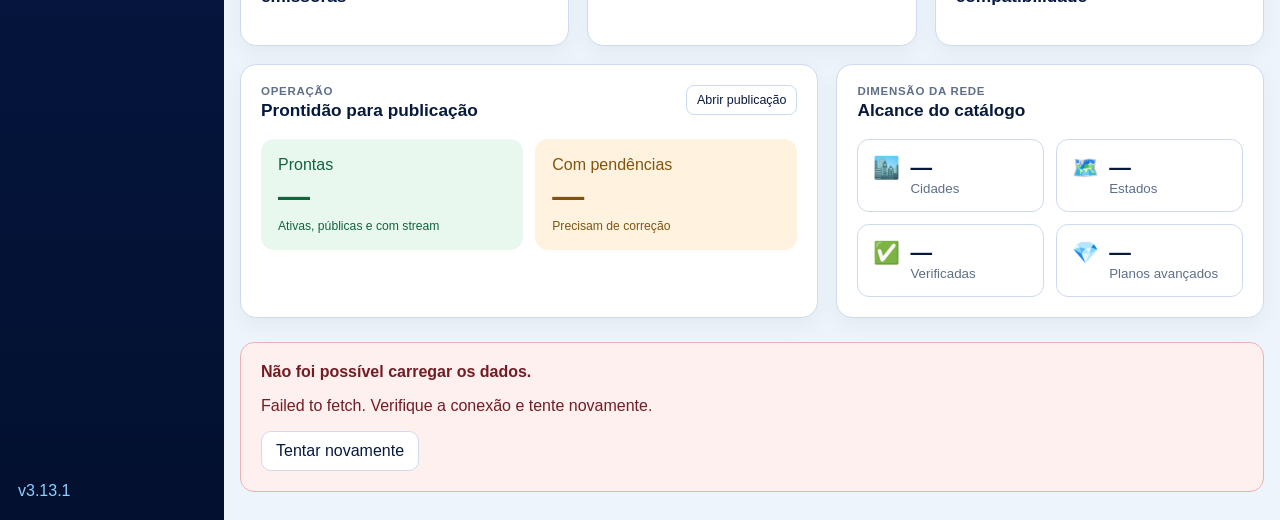
==== commit 97c693f4: "3.13.1" ====
--- a/index.html
+++ b/index.html
@@ -8,21 +8,21 @@
 <meta content="no-cache, no-store, must-revalidate" http-equiv="Cache-Control"/>
 <meta content="no-cache" http-equiv="Pragma"/>
 <meta content="0" http-equiv="Expires"/>
-<title>Central Rádios Brasil — Painel Administrativo v3.13.0</title>
-<link href="style.css?v=3.13.0" rel="stylesheet"/>
-<link href="css/dashboard.css?v=3.13.0" rel="stylesheet"/>
-<link href="css/audiencia.css?v=3.13.0" rel="stylesheet"/>
-<link href="css/qualidade.css?v=3.13.0" rel="stylesheet"/>
-<link href="css/radios.css?v=3.13.0" rel="stylesheet"/>
-<link href="css/streams.css?v=3.13.0" rel="stylesheet"/>
-<link href="css/emissoras.css?v=3.13.0" rel="stylesheet"/>
-<link href="css/solicitacoes.css?v=3.13.0" rel="stylesheet"/>
-<link href="css/emails.css?v=3.13.0" rel="stylesheet"/>
-<link href="css/streaming-interesses.css?v=3.13.0" rel="stylesheet"/>
-<link href="css/ocorrencias.css?v=3.13.0" rel="stylesheet"/>
+<title>Central Rádios Brasil — Painel Administrativo v3.13.1</title>
+<link href="style.css?v=3.13.1" rel="stylesheet"/>
+<link href="css/dashboard.css?v=3.13.1" rel="stylesheet"/>
+<link href="css/audiencia.css?v=3.13.1" rel="stylesheet"/>
+<link href="css/qualidade.css?v=3.13.1" rel="stylesheet"/>
+<link href="css/radios.css?v=3.13.1" rel="stylesheet"/>
+<link href="css/streams.css?v=3.13.1" rel="stylesheet"/>
+<link href="css/emissoras.css?v=3.13.1" rel="stylesheet"/>
+<link href="css/solicitacoes.css?v=3.13.1" rel="stylesheet"/>
+<link href="css/emails.css?v=3.13.1" rel="stylesheet"/>
+<link href="css/streaming-interesses.css?v=3.13.1" rel="stylesheet"/>
+<link href="css/ocorrencias.css?v=3.13.1" rel="stylesheet"/>
 
 </head>
-<body data-app-version="3.13.0" data-build="gestao-emissoras-qualidade">
+<body data-app-version="3.13.1" data-build="layout-amplo-global">
 <div class="app-shell">
 <aside class="sidebar">
 <div class="brand">
@@ -1989,24 +1989,24 @@
 </div>
 </section>
 </div>
-<script src="config.js?v=3.13.0"></script>
-<script src="js/utils.js?v=3.13.0"></script>
-<script src="js/api.js?v=3.13.0"></script>
-<script src="js/qualidade.js?v=3.13.0"></script>
-<script src="js/dashboard.js?v=3.13.0"></script>
-<script src="js/radios.js?v=3.13.0"></script>
-<script src="js/estados.js?v=3.13.0"></script>
-<script src="js/categorias.js?v=3.13.0"></script>
-<script src="js/cidades.js?v=3.13.0"></script>
-<script src="js/streams.js?v=3.13.0"></script>
-<script src="js/emissoras.js?v=3.13.0"></script>
-<script src="js/publicacao.js?v=3.13.0"></script>
-<script src="js/solicitacoes.js?v=3.13.0"></script>
-<script src="js/emails.js?v=3.13.0"></script>
-<script src="js/streaming-interesses.js?v=3.13.0"></script>
-<script src="js/ocorrencias.js?v=3.13.0"></script>
-<script src="js/audiencia.js?v=3.13.0"></script>
+<script src="config.js?v=3.13.1"></script>
+<script src="js/utils.js?v=3.13.1"></script>
+<script src="js/api.js?v=3.13.1"></script>
+<script src="js/qualidade.js?v=3.13.1"></script>
+<script src="js/dashboard.js?v=3.13.1"></script>
+<script src="js/radios.js?v=3.13.1"></script>
+<script src="js/estados.js?v=3.13.1"></script>
+<script src="js/categorias.js?v=3.13.1"></script>
+<script src="js/cidades.js?v=3.13.1"></script>
+<script src="js/streams.js?v=3.13.1"></script>
+<script src="js/emissoras.js?v=3.13.1"></script>
+<script src="js/publicacao.js?v=3.13.1"></script>
+<script src="js/solicitacoes.js?v=3.13.1"></script>
+<script src="js/emails.js?v=3.13.1"></script>
+<script src="js/streaming-interesses.js?v=3.13.1"></script>
+<script src="js/ocorrencias.js?v=3.13.1"></script>
+<script src="js/audiencia.js?v=3.13.1"></script>
 
-<script src="app.js?v=3.13.0"></script>
+<script src="app.js?v=3.13.1"></script>
 </body>
 </html>
--- a/style.css
+++ b/style.css
@@ -11,18 +11,18 @@
 body{margin:0;font-family:Arial,sans-serif;background:var(--bg);color:var(--text)}
 button,input,select{font:inherit}
 button{cursor:pointer}
-.app-shell{min-height:100vh;display:grid;grid-template-columns:280px 1fr}
-.sidebar{background:var(--sidebar);color:#fff;padding:24px 18px;display:flex;flex-direction:column;min-height:100vh;position:sticky;top:0}
-.brand{display:flex;gap:12px;align-items:center;padding-bottom:24px;border-bottom:1px solid #ffffff22}
+.app-shell{min-height:100vh;display:grid;grid-template-columns:224px minmax(0,1fr)}
+.sidebar{background:var(--sidebar);color:#fff;padding:20px 12px;display:flex;flex-direction:column;min-height:100vh;position:sticky;top:0}
+.brand{display:flex;gap:10px;align-items:center;padding:0 4px 20px;border-bottom:1px solid #ffffff22}
 .brand-mark{width:48px;height:48px;border-radius:50%;display:grid;place-items:center;background:var(--primary);font-weight:800}
 .brand strong,.brand span{display:block}.brand span{font-size:.82rem;color:#ffffffaa}
-.main-nav{display:grid;gap:8px;margin-top:26px}
-.nav-link{border:0;border-radius:10px;background:transparent;color:#ffffffd0;display:flex;gap:10px;padding:13px 14px;text-decoration:none}
+.main-nav{display:grid;gap:6px;margin-top:20px}
+.nav-link{border:0;border-radius:10px;background:transparent;color:#ffffffd0;display:flex;align-items:center;gap:9px;padding:11px 10px;text-decoration:none}
 .nav-link.active,.nav-link:hover{background:var(--primary);color:#fff}
 .nav-link small{margin-left:auto}.nav-link.disabled{opacity:.45}
 .sidebar-footer{margin-top:auto;color:#ffffff88}
-.content-area{min-width:0}
-.topbar{display:flex;align-items:center;gap:12px;padding:18px 30px;background:var(--surface);border-bottom:1px solid var(--border)}
+.content-area{min-width:0;width:100%;overflow:hidden}
+.topbar{display:flex;align-items:center;gap:12px;padding:14px 18px;background:var(--surface);border-bottom:1px solid var(--border)}
 .topbar h1,.topbar p{margin:0}.topbar p{color:var(--muted)}
 .secondary-button{margin-left:auto}
 .secondary-button,.theme-button,.primary-button,#retry-button{
@@ -31,7 +31,7 @@
 }
 .primary-button{background:var(--primary);color:#fff;border-color:var(--primary);font-weight:700}
 .primary-button:hover{background:var(--primary-dark)}
-.main-content{padding:30px;max-width:1600px;width:100%;margin:0 auto}
+.main-content{padding:18px 16px 28px;max-width:none;width:100%;margin:0}
 .hidden{display:none!important}
 .status-badge{display:inline-block;padding:6px 10px;border-radius:999px;font-size:.78rem;font-weight:700}
 .status-badge.loading{background:#f2c230;color:#111}
@@ -82,7 +82,7 @@
 }
 @media(max-width:800px){
   .app-shell{grid-template-columns:1fr}.sidebar{position:static;min-height:auto}
-  .topbar{flex-wrap:wrap;padding:16px}.secondary-button{margin-left:0}.main-content{padding:18px}
+  .topbar{flex-wrap:wrap;padding:14px}.secondary-button{margin-left:0}.main-content{padding:14px}
 }
 
 
@@ -161,3 +161,21 @@
 .publication-summary--success{border-left-color:#079ee8}.publication-summary--success>div:first-child>span{background:#d9f5ff;color:#056b9e}
 
 @media(max-width:520px){.brand-mark{width:46px;height:46px;flex-basis:46px;font-size:.92rem}.brand{gap:10px}.brand strong{font-size:.92rem}.brand span{font-size:.75rem}}
+
+
+/* v3.13.1 — Layout amplo global */
+.app-shell,.content-area,.main-content,.main-content>section{min-width:0}
+.main-content>section{width:100%;max-width:none}
+.table-card,.table-scroll,.qualidade-table-card,.audiencia-table-card{max-width:100%}
+.table-scroll{overflow-x:auto;overflow-y:visible;scrollbar-gutter:stable}
+.sidebar-footer{padding:0 6px}
+@media (min-width:801px) and (max-width:1180px){
+  .app-shell{grid-template-columns:208px minmax(0,1fr)}
+  .sidebar{padding-left:9px;padding-right:9px}
+  .nav-link{padding-left:8px;padding-right:8px;font-size:.92rem}
+  .main-content{padding-left:12px;padding-right:12px}
+}
+@media (min-width:1500px){
+  .app-shell{grid-template-columns:232px minmax(0,1fr)}
+  .main-content{padding-left:20px;padding-right:20px}
+}
--- a/css/audiencia.css
+++ b/css/audiencia.css
@@ -1 +1,3 @@
-.audiencia-page{display:grid;gap:18px}.audiencia-hero{display:flex;align-items:flex-start;justify-content:space-between;gap:20px;padding:24px;border-radius:18px;background:linear-gradient(135deg,#061b5d 0%,#08378d 52%,#079ee8 100%);color:#fff}.audiencia-hero h2{margin:10px 0 7px;font-size:1.65rem}.audiencia-hero p{max-width:780px;margin:0;color:#dcefff;line-height:1.55}.audiencia-hero-meta{display:grid;gap:6px;min-width:190px;text-align:right}.audiencia-hero-meta strong{font-size:.82rem}.audiencia-hero-meta small{color:#dcefff}.audiencia-login-panel{display:flex;align-items:center;justify-content:space-between;gap:18px;padding:20px;border:1px solid #f0c36b;border-radius:14px;background:#fff8e7}.audiencia-login-panel h3{margin:0 0 5px}.audiencia-login-panel p{margin:0;color:#755b24}.audiencia-toolbar{display:flex;align-items:end;flex-wrap:wrap;gap:12px;padding:16px;border:1px solid var(--border);border-radius:14px;background:var(--surface)}.audiencia-toolbar label{display:grid;gap:6px;min-width:155px;font-size:.76rem;font-weight:800;color:var(--muted)}.audiencia-toolbar input,.audiencia-toolbar select{min-height:42px;padding:9px 11px;border:1px solid var(--border);border-radius:10px;background:var(--surface);color:var(--text);font:inherit}.audiencia-toolbar .audiencia-search{flex:1;min-width:220px}.audiencia-results-count{margin-left:auto;align-self:center;color:var(--muted);font-size:.8rem;font-weight:800}.audiencia-kpis{display:grid;grid-template-columns:repeat(6,minmax(0,1fr));gap:12px}.audiencia-kpi{display:grid;gap:5px;padding:17px;border:1px solid var(--border);border-radius:14px;background:var(--surface);box-shadow:0 8px 20px #0000000a}.audiencia-kpi span{font-size:.74rem;font-weight:800;color:var(--muted)}.audiencia-kpi strong{font-size:1.7rem}.audiencia-kpi small{color:var(--muted);font-size:.7rem}.audiencia-summary-alert{display:grid;gap:4px;padding:15px 18px;border-left:5px solid;border-radius:12px}.audiencia-summary-alert.is-success{border-color:#0a9b62;background:#eafaf4;color:#087148}.audiencia-summary-alert.is-warning{border-color:#e2a100;background:#fff8df;color:#7c5900}.audiencia-summary-alert.is-danger{border-color:#dc2942;background:#fff0f2;color:#9d1830}.audiencia-table-card{border:1px solid var(--border);border-radius:15px;background:var(--surface);overflow:hidden}.audiencia-table{width:100%;border-collapse:collapse;min-width:1180px}.audiencia-table th,.audiencia-table td{padding:12px 10px;border-bottom:1px solid var(--border);vertical-align:middle;text-align:left}.audiencia-table th{background:var(--background);font-size:.7rem;text-transform:uppercase;letter-spacing:.035em;color:var(--muted)}.audiencia-table td{font-size:.82rem}.audiencia-table td>small{display:block;margin-top:3px;color:var(--muted);font-size:.68rem}.audiencia-radio-cell{display:flex;align-items:center;gap:10px;min-width:230px}.audiencia-radio-cell img,.audiencia-radio-placeholder{width:42px;height:42px;flex:0 0 42px;border-radius:10px;object-fit:cover}.audiencia-radio-placeholder{display:grid;place-items:center;background:var(--background)}.audiencia-radio-cell div{display:grid;gap:2px;min-width:0}.audiencia-radio-cell strong,.audiencia-radio-cell small,.audiencia-radio-cell code{overflow:hidden;max-width:190px;text-overflow:ellipsis;white-space:nowrap}.audiencia-radio-cell code{font-size:.61rem;color:var(--muted)}.audiencia-level{display:inline-flex;padding:5px 9px;border-radius:999px;font-size:.7rem;font-weight:900;text-transform:uppercase}.audiencia-level--normal{background:#dff8ee;color:#087148}.audiencia-level--observar{background:#fff3cf;color:#875f00}.audiencia-level--revisar{background:#ffe2e6;color:#a31730}.audiencia-score{display:block;margin-top:4px;color:var(--muted);font-size:.66rem}.growth-high{color:#bd1e35;font-weight:900}.growth-down{color:#087148;font-weight:900}.compact-button{padding:7px 10px;font-size:.75rem}.audiencia-detail{scroll-margin-top:20px;padding:20px;border:1px solid var(--border);border-radius:17px;background:var(--surface)}.audiencia-detail-header{display:flex;align-items:flex-start;justify-content:space-between;gap:15px;margin-bottom:16px}.audiencia-detail-header h2{margin:0 0 4px}.audiencia-detail-header p{margin:0;color:var(--muted)}.audiencia-detail-kpis{display:grid;grid-template-columns:repeat(6,minmax(0,1fr));gap:10px;margin-bottom:14px}.audiencia-detail-kpis article{display:grid;gap:4px;padding:13px;border:1px solid var(--border);border-radius:11px;background:var(--background)}.audiencia-detail-kpis span{font-size:.68rem;font-weight:800;color:var(--muted)}.audiencia-detail-kpis strong{font-size:1.2rem}.audiencia-detail-grid{display:grid;grid-template-columns:repeat(2,minmax(0,1fr));gap:14px;margin-top:14px}.audiencia-detail-card{min-width:0;padding:16px;border:1px solid var(--border);border-radius:13px;background:var(--background)}.audiencia-detail-card h3{margin:0 0 13px}.audiencia-reasons{padding:13px;border-radius:10px}.audiencia-reasons ul{margin:0;padding-left:20px}.audiencia-reasons li+li{margin-top:7px}.audiencia-reasons--normal{background:#eafaf4;color:#087148}.audiencia-reasons--observar{background:#fff8df;color:#7c5900}.audiencia-reasons--revisar{background:#fff0f2;color:#9d1830}.audiencia-legal-note{margin:12px 0 0;color:var(--muted);font-size:.74rem;line-height:1.45}.audiencia-chart{display:grid;gap:8px;max-height:360px;overflow:auto}.audiencia-chart-row{display:grid;grid-template-columns:92px minmax(90px,1fr) 34px 65px;align-items:center;gap:8px;font-size:.72rem}.audiencia-chart-row time,.audiencia-chart-row small{color:var(--muted)}.audiencia-chart-track{height:9px;border-radius:99px;background:var(--surface);overflow:hidden}.audiencia-chart-track span{display:block;height:100%;border-radius:99px;background:linear-gradient(90deg,#071f63,#079ee8,#16c8ff)}.audiencia-mini-table{width:100%;border-collapse:collapse;min-width:450px}.audiencia-mini-table th,.audiencia-mini-table td{padding:9px;border-bottom:1px solid var(--border);font-size:.72rem;text-align:left}.audiencia-session{display:inline-flex;padding:3px 7px;border-radius:999px;font-weight:800}.audiencia-session--validada{background:#dff8ee;color:#087148}.audiencia-session--duplicada{background:#ffe2e6;color:#a31730}.audiencia-session--pendente{background:#ddecff;color:#075da6}.audiencia-session--cancelada,.audiencia-session--expirada{background:#edf0f5;color:#536176}.audiencia-loading,.audiencia-error{padding:24px;text-align:center}.audiencia-error{color:var(--danger)}.dark-theme .audiencia-login-panel{background:#352d12;border-color:#8d6b18;color:#ffe69d}.dark-theme .audiencia-login-panel p{color:#f5d879}.dark-theme .audiencia-summary-alert.is-success{background:#092f25}.dark-theme .audiencia-summary-alert.is-warning{background:#332a0d}.dark-theme .audiencia-summary-alert.is-danger{background:#35101a}@media(max-width:1200px){.audiencia-kpis,.audiencia-detail-kpis{grid-template-columns:repeat(3,minmax(0,1fr))}}@media(max-width:900px){.audiencia-hero,.audiencia-login-panel{flex-direction:column}.audiencia-hero-meta{text-align:left}.audiencia-detail-grid{grid-template-columns:1fr}}@media(max-width:620px){.audiencia-kpis,.audiencia-detail-kpis{grid-template-columns:repeat(2,minmax(0,1fr))}.audiencia-toolbar>*{width:100%}.audiencia-results-count{margin-left:0}.audiencia-chart-row{grid-template-columns:76px minmax(70px,1fr) 28px}.audiencia-chart-row small{display:none}}+.audiencia-page{display:grid;gap:18px}.audiencia-hero{display:flex;align-items:flex-start;justify-content:space-between;gap:20px;padding:24px;border-radius:18px;background:linear-gradient(135deg,#061b5d 0%,#08378d 52%,#079ee8 100%);color:#fff}.audiencia-hero h2{margin:10px 0 7px;font-size:1.65rem}.audiencia-hero p{max-width:780px;margin:0;color:#dcefff;line-height:1.55}.audiencia-hero-meta{display:grid;gap:6px;min-width:190px;text-align:right}.audiencia-hero-meta strong{font-size:.82rem}.audiencia-hero-meta small{color:#dcefff}.audiencia-login-panel{display:flex;align-items:center;justify-content:space-between;gap:18px;padding:20px;border:1px solid #f0c36b;border-radius:14px;background:#fff8e7}.audiencia-login-panel h3{margin:0 0 5px}.audiencia-login-panel p{margin:0;color:#755b24}.audiencia-toolbar{display:flex;align-items:end;flex-wrap:wrap;gap:12px;padding:16px;border:1px solid var(--border);border-radius:14px;background:var(--surface)}.audiencia-toolbar label{display:grid;gap:6px;min-width:155px;font-size:.76rem;font-weight:800;color:var(--muted)}.audiencia-toolbar input,.audiencia-toolbar select{min-height:42px;padding:9px 11px;border:1px solid var(--border);border-radius:10px;background:var(--surface);color:var(--text);font:inherit}.audiencia-toolbar .audiencia-search{flex:1;min-width:220px}.audiencia-results-count{margin-left:auto;align-self:center;color:var(--muted);font-size:.8rem;font-weight:800}.audiencia-kpis{display:grid;grid-template-columns:repeat(6,minmax(0,1fr));gap:12px}.audiencia-kpi{display:grid;gap:5px;padding:17px;border:1px solid var(--border);border-radius:14px;background:var(--surface);box-shadow:0 8px 20px #0000000a}.audiencia-kpi span{font-size:.74rem;font-weight:800;color:var(--muted)}.audiencia-kpi strong{font-size:1.7rem}.audiencia-kpi small{color:var(--muted);font-size:.7rem}.audiencia-summary-alert{display:grid;gap:4px;padding:15px 18px;border-left:5px solid;border-radius:12px}.audiencia-summary-alert.is-success{border-color:#0a9b62;background:#eafaf4;color:#087148}.audiencia-summary-alert.is-warning{border-color:#e2a100;background:#fff8df;color:#7c5900}.audiencia-summary-alert.is-danger{border-color:#dc2942;background:#fff0f2;color:#9d1830}.audiencia-table-card{border:1px solid var(--border);border-radius:15px;background:var(--surface);overflow:hidden}.audiencia-table{width:100%;border-collapse:collapse;min-width:1080px}.audiencia-table th,.audiencia-table td{padding:10px 7px;border-bottom:1px solid var(--border);vertical-align:middle;text-align:left}.audiencia-table th{background:var(--background);font-size:.7rem;text-transform:uppercase;letter-spacing:.035em;color:var(--muted)}.audiencia-table td{font-size:.82rem}.audiencia-table td>small{display:block;margin-top:3px;color:var(--muted);font-size:.68rem}.audiencia-radio-cell{display:flex;align-items:center;gap:10px;min-width:195px}.audiencia-radio-cell img,.audiencia-radio-placeholder{width:42px;height:42px;flex:0 0 42px;border-radius:10px;object-fit:cover}.audiencia-radio-placeholder{display:grid;place-items:center;background:var(--background)}.audiencia-radio-cell div{display:grid;gap:2px;min-width:0}.audiencia-radio-cell strong,.audiencia-radio-cell small,.audiencia-radio-cell code{overflow:hidden;max-width:160px;text-overflow:ellipsis;white-space:nowrap}.audiencia-radio-cell code{font-size:.61rem;color:var(--muted)}.audiencia-level{display:inline-flex;padding:5px 9px;border-radius:999px;font-size:.7rem;font-weight:900;text-transform:uppercase}.audiencia-level--normal{background:#dff8ee;color:#087148}.audiencia-level--observar{background:#fff3cf;color:#875f00}.audiencia-level--revisar{background:#ffe2e6;color:#a31730}.audiencia-score{display:block;margin-top:4px;color:var(--muted);font-size:.66rem}.growth-high{color:#bd1e35;font-weight:900}.growth-down{color:#087148;font-weight:900}.compact-button{padding:7px 10px;font-size:.75rem}.audiencia-detail{scroll-margin-top:20px;padding:20px;border:1px solid var(--border);border-radius:17px;background:var(--surface)}.audiencia-detail-header{display:flex;align-items:flex-start;justify-content:space-between;gap:15px;margin-bottom:16px}.audiencia-detail-header h2{margin:0 0 4px}.audiencia-detail-header p{margin:0;color:var(--muted)}.audiencia-detail-kpis{display:grid;grid-template-columns:repeat(6,minmax(0,1fr));gap:10px;margin-bottom:14px}.audiencia-detail-kpis article{display:grid;gap:4px;padding:13px;border:1px solid var(--border);border-radius:11px;background:var(--background)}.audiencia-detail-kpis span{font-size:.68rem;font-weight:800;color:var(--muted)}.audiencia-detail-kpis strong{font-size:1.2rem}.audiencia-detail-grid{display:grid;grid-template-columns:repeat(2,minmax(0,1fr));gap:14px;margin-top:14px}.audiencia-detail-card{min-width:0;padding:16px;border:1px solid var(--border);border-radius:13px;background:var(--background)}.audiencia-detail-card h3{margin:0 0 13px}.audiencia-reasons{padding:13px;border-radius:10px}.audiencia-reasons ul{margin:0;padding-left:20px}.audiencia-reasons li+li{margin-top:7px}.audiencia-reasons--normal{background:#eafaf4;color:#087148}.audiencia-reasons--observar{background:#fff8df;color:#7c5900}.audiencia-reasons--revisar{background:#fff0f2;color:#9d1830}.audiencia-legal-note{margin:12px 0 0;color:var(--muted);font-size:.74rem;line-height:1.45}.audiencia-chart{display:grid;gap:8px;max-height:360px;overflow:auto}.audiencia-chart-row{display:grid;grid-template-columns:92px minmax(90px,1fr) 34px 65px;align-items:center;gap:8px;font-size:.72rem}.audiencia-chart-row time,.audiencia-chart-row small{color:var(--muted)}.audiencia-chart-track{height:9px;border-radius:99px;background:var(--surface);overflow:hidden}.audiencia-chart-track span{display:block;height:100%;border-radius:99px;background:linear-gradient(90deg,#071f63,#079ee8,#16c8ff)}.audiencia-mini-table{width:100%;border-collapse:collapse;min-width:450px}.audiencia-mini-table th,.audiencia-mini-table td{padding:9px;border-bottom:1px solid var(--border);font-size:.72rem;text-align:left}.audiencia-session{display:inline-flex;padding:3px 7px;border-radius:999px;font-weight:800}.audiencia-session--validada{background:#dff8ee;color:#087148}.audiencia-session--duplicada{background:#ffe2e6;color:#a31730}.audiencia-session--pendente{background:#ddecff;color:#075da6}.audiencia-session--cancelada,.audiencia-session--expirada{background:#edf0f5;color:#536176}.audiencia-loading,.audiencia-error{padding:24px;text-align:center}.audiencia-error{color:var(--danger)}.dark-theme .audiencia-login-panel{background:#352d12;border-color:#8d6b18;color:#ffe69d}.dark-theme .audiencia-login-panel p{color:#f5d879}.dark-theme .audiencia-summary-alert.is-success{background:#092f25}.dark-theme .audiencia-summary-alert.is-warning{background:#332a0d}.dark-theme .audiencia-summary-alert.is-danger{background:#35101a}@media(max-width:1200px){.audiencia-kpis,.audiencia-detail-kpis{grid-template-columns:repeat(3,minmax(0,1fr))}}@media(max-width:900px){.audiencia-hero,.audiencia-login-panel{flex-direction:column}.audiencia-hero-meta{text-align:left}.audiencia-detail-grid{grid-template-columns:1fr}}@media(max-width:620px){.audiencia-kpis,.audiencia-detail-kpis{grid-template-columns:repeat(2,minmax(0,1fr))}.audiencia-toolbar>*{width:100%}.audiencia-results-count{margin-left:0}.audiencia-chart-row{grid-template-columns:76px minmax(70px,1fr) 28px}.audiencia-chart-row small{display:none}}
+/* v3.13.1 — auditoria adaptada ao layout amplo */
+@media (min-width:801px){.audiencia-table th,.audiencia-table td{white-space:normal}}
--- a/css/qualidade.css
+++ b/css/qualidade.css
@@ -1 +1,14 @@
-.qualidade-page{display:grid;gap:18px}.qualidade-hero{display:flex;align-items:flex-start;justify-content:space-between;gap:20px;padding:24px;border-radius:18px;background:linear-gradient(135deg,#052e2b 0%,#086d62 52%,#0cb79e 100%);color:#fff}.qualidade-hero h2{margin:10px 0 7px;font-size:1.65rem}.qualidade-hero p{max-width:800px;margin:0;color:#ddfff9;line-height:1.55}.qualidade-hero-meta{display:grid;gap:6px;min-width:190px;text-align:right}.qualidade-hero-meta strong{font-size:1.25rem}.qualidade-hero-meta small,.qualidade-hero-meta span{color:#ddfff9;font-size:.76rem}.qualidade-login-panel{display:flex;align-items:center;justify-content:space-between;gap:18px;padding:18px 20px;border:1px solid #78cfc0;border-radius:14px;background:#effcf9}.qualidade-login-panel h3{margin:0 0 5px}.qualidade-login-panel p{margin:0;color:#256b61}.qualidade-session-note{display:block;margin-top:8px;color:var(--muted);font-size:.75rem}.qualidade-toolbar{display:flex;align-items:end;flex-wrap:wrap;gap:12px;padding:16px;border:1px solid var(--border);border-radius:14px;background:var(--surface)}.qualidade-toolbar label{display:grid;gap:6px;min-width:145px;font-size:.76rem;font-weight:800;color:var(--muted)}.qualidade-toolbar input,.qualidade-toolbar select{min-height:42px;padding:9px 11px;border:1px solid var(--border);border-radius:10px;background:var(--surface);color:var(--text);font:inherit}.qualidade-toolbar .qualidade-search{flex:1;min-width:220px}.qualidade-results-count{margin-left:auto;align-self:center;color:var(--muted);font-size:.8rem;font-weight:800}.qualidade-kpis{display:grid;grid-template-columns:repeat(6,minmax(0,1fr));gap:12px}.qualidade-kpi{display:grid;gap:5px;padding:17px;border:1px solid var(--border);border-radius:14px;background:var(--surface);box-shadow:0 8px 20px #0000000a}.qualidade-kpi span{font-size:.74rem;font-weight:800;color:var(--muted)}.qualidade-kpi strong{font-size:1.7rem}.qualidade-kpi small{color:var(--muted);font-size:.7rem}.qualidade-kpi.is-success{border-top:4px solid #0a9b62}.qualidade-kpi.is-warning{border-top:4px solid #e2a100}.qualidade-kpi.is-danger{border-top:4px solid #dc2942}.qualidade-summary-alert{display:grid;gap:4px;padding:15px 18px;border-left:5px solid;border-radius:12px}.qualidade-summary-alert.is-success{border-color:#0a9b62;background:#eafaf4;color:#087148}.qualidade-summary-alert.is-warning{border-color:#e2a100;background:#fff8df;color:#7c5900}.qualidade-summary-alert.is-danger{border-color:#dc2942;background:#fff0f2;color:#9d1830}.qualidade-table-card{border:1px solid var(--border);border-radius:15px;background:var(--surface);overflow:hidden}.qualidade-table{width:100%;border-collapse:collapse;min-width:1320px}.qualidade-table th,.qualidade-table td{padding:12px 10px;border-bottom:1px solid var(--border);vertical-align:middle;text-align:left}.qualidade-table th{background:var(--background);font-size:.68rem;text-transform:uppercase;letter-spacing:.035em;color:var(--muted)}.qualidade-table td{font-size:.8rem}.qualidade-table td>small{display:block;margin-top:3px;max-width:210px;color:var(--muted);font-size:.67rem;line-height:1.35}.qualidade-radio-cell{display:flex;align-items:center;gap:10px;min-width:230px}.qualidade-radio-cell img,.qualidade-logo-placeholder{width:42px;height:42px;flex:0 0 42px;border-radius:10px;object-fit:cover}.qualidade-logo-placeholder{display:grid;place-items:center;background:var(--background)}.qualidade-radio-cell div{display:grid;gap:2px;min-width:0}.qualidade-radio-cell strong,.qualidade-radio-cell small,.qualidade-radio-cell code{overflow:hidden;max-width:195px;text-overflow:ellipsis;white-space:nowrap}.qualidade-radio-cell code{font-size:.6rem;color:var(--muted)}.qualidade-score{display:grid;place-items:center;width:44px;height:44px;border-radius:50%;font-weight:900}.qualidade-score--saudavel{background:#dff8ee;color:#087148}.qualidade-score--atencao{background:#fff3cf;color:#875f00}.qualidade-score--critica{background:#ffe2e6;color:#a31730}.qualidade-progress{width:90px;height:8px;margin-bottom:5px;border-radius:99px;background:var(--background);overflow:hidden}.qualidade-progress span{display:block;height:100%;border-radius:99px;background:linear-gradient(90deg,#0a9b62,#17c6a8)}.qualidade-stream-status,.qualidade-seal,.qualidade-registration{display:inline-flex;padding:5px 8px;border-radius:999px;font-size:.67rem;font-weight:900}.qualidade-stream-status--online,.qualidade-seal--ok{background:#dff8ee;color:#087148}.qualidade-stream-status--warning{background:#fff3cf;color:#875f00}.qualidade-stream-status--danger{background:#ffe2e6;color:#a31730}.qualidade-stream-status--neutral,.qualidade-seal--pending,.qualidade-registration{background:#edf0f5;color:#536176}.qualidade-actions{display:flex;flex-wrap:wrap;gap:5px;min-width:215px}.qualidade-actions .table-button{padding:6px 8px;font-size:.68rem}.qualidade-detail{scroll-margin-top:20px;padding:20px;border:1px solid var(--border);border-radius:17px;background:var(--surface)}.qualidade-detail-header{display:flex;align-items:flex-start;justify-content:space-between;gap:15px;margin-bottom:16px}.qualidade-detail-header h2{margin:0 0 4px}.qualidade-detail-header p{margin:0;color:var(--muted)}.qualidade-detail-kpis{display:grid;grid-template-columns:repeat(6,minmax(0,1fr));gap:10px;margin-bottom:14px}.qualidade-detail-kpis article{display:grid;gap:4px;padding:13px;border:1px solid var(--border);border-radius:11px;background:var(--background)}.qualidade-detail-kpis span{font-size:.68rem;font-weight:800;color:var(--muted)}.qualidade-detail-kpis strong{font-size:1.2rem}.qualidade-detail-kpis small{color:var(--muted);font-size:.68rem}.qualidade-detail-actions{display:flex;flex-wrap:wrap;gap:8px;margin:12px 0}.qualidade-scope-note{margin:10px 0 15px;padding:10px 12px;border-radius:9px;background:var(--background);color:var(--muted);font-size:.73rem;line-height:1.45}.qualidade-detail-grid{display:grid;grid-template-columns:repeat(2,minmax(0,1fr));gap:12px}.qualidade-detail-card{min-width:0;padding:15px;border:1px solid var(--border);border-radius:12px;background:var(--background)}.qualidade-detail-card h3{margin:0 0 11px}.qualidade-detail-card ul{display:grid;gap:8px;margin:0;padding:0;list-style:none}.qualidade-issue{display:flex;align-items:flex-start;gap:8px;padding:9px;border-radius:9px}.qualidade-issue div{display:grid;gap:3px}.qualidade-issue small{color:inherit;opacity:.82;line-height:1.4}.qualidade-issue--critica{background:#fff0f2;color:#9d1830}.qualidade-issue--atencao{background:#fff8df;color:#7c5900}.qualidade-issue--melhoria{background:#edf6ff;color:#075da6}.qualidade-issue--ok{background:#eafaf4;color:#087148}.dark-theme .qualidade-login-panel{background:#0d342e;border-color:#287d70;color:#bff8ef}.dark-theme .qualidade-login-panel p{color:#91d7cc}.dark-theme .qualidade-summary-alert.is-success,.dark-theme .qualidade-issue--ok{background:#092f25}.dark-theme .qualidade-summary-alert.is-warning,.dark-theme .qualidade-issue--atencao{background:#332a0d}.dark-theme .qualidade-summary-alert.is-danger,.dark-theme .qualidade-issue--critica{background:#35101a}.dark-theme .qualidade-issue--melhoria{background:#102c45}@media(max-width:1200px){.qualidade-kpis,.qualidade-detail-kpis{grid-template-columns:repeat(3,minmax(0,1fr))}}@media(max-width:900px){.qualidade-hero,.qualidade-login-panel{flex-direction:column}.qualidade-hero-meta{text-align:left}.qualidade-detail-grid{grid-template-columns:1fr}}@media(max-width:620px){.qualidade-kpis,.qualidade-detail-kpis{grid-template-columns:repeat(2,minmax(0,1fr))}.qualidade-toolbar>*{width:100%}.qualidade-results-count{margin-left:0}.qualidade-detail-header{flex-direction:column}}
+.qualidade-page{display:grid;gap:18px}.qualidade-hero{display:flex;align-items:flex-start;justify-content:space-between;gap:20px;padding:24px;border-radius:18px;background:linear-gradient(135deg,#052e2b 0%,#086d62 52%,#0cb79e 100%);color:#fff}.qualidade-hero h2{margin:10px 0 7px;font-size:1.65rem}.qualidade-hero p{max-width:800px;margin:0;color:#ddfff9;line-height:1.55}.qualidade-hero-meta{display:grid;gap:6px;min-width:190px;text-align:right}.qualidade-hero-meta strong{font-size:1.25rem}.qualidade-hero-meta small,.qualidade-hero-meta span{color:#ddfff9;font-size:.76rem}.qualidade-login-panel{display:flex;align-items:center;justify-content:space-between;gap:18px;padding:18px 20px;border:1px solid #78cfc0;border-radius:14px;background:#effcf9}.qualidade-login-panel h3{margin:0 0 5px}.qualidade-login-panel p{margin:0;color:#256b61}.qualidade-session-note{display:block;margin-top:8px;color:var(--muted);font-size:.75rem}.qualidade-toolbar{display:flex;align-items:end;flex-wrap:wrap;gap:12px;padding:16px;border:1px solid var(--border);border-radius:14px;background:var(--surface)}.qualidade-toolbar label{display:grid;gap:6px;min-width:145px;font-size:.76rem;font-weight:800;color:var(--muted)}.qualidade-toolbar input,.qualidade-toolbar select{min-height:42px;padding:9px 11px;border:1px solid var(--border);border-radius:10px;background:var(--surface);color:var(--text);font:inherit}.qualidade-toolbar .qualidade-search{flex:1;min-width:220px}.qualidade-results-count{margin-left:auto;align-self:center;color:var(--muted);font-size:.8rem;font-weight:800}.qualidade-kpis{display:grid;grid-template-columns:repeat(6,minmax(0,1fr));gap:12px}.qualidade-kpi{display:grid;gap:5px;padding:17px;border:1px solid var(--border);border-radius:14px;background:var(--surface);box-shadow:0 8px 20px #0000000a}.qualidade-kpi span{font-size:.74rem;font-weight:800;color:var(--muted)}.qualidade-kpi strong{font-size:1.7rem}.qualidade-kpi small{color:var(--muted);font-size:.7rem}.qualidade-kpi.is-success{border-top:4px solid #0a9b62}.qualidade-kpi.is-warning{border-top:4px solid #e2a100}.qualidade-kpi.is-danger{border-top:4px solid #dc2942}.qualidade-summary-alert{display:grid;gap:4px;padding:15px 18px;border-left:5px solid;border-radius:12px}.qualidade-summary-alert.is-success{border-color:#0a9b62;background:#eafaf4;color:#087148}.qualidade-summary-alert.is-warning{border-color:#e2a100;background:#fff8df;color:#7c5900}.qualidade-summary-alert.is-danger{border-color:#dc2942;background:#fff0f2;color:#9d1830}.qualidade-table-card{border:1px solid var(--border);border-radius:15px;background:var(--surface);overflow:hidden}.qualidade-table{width:100%;border-collapse:collapse;min-width:1060px}.qualidade-table th,.qualidade-table td{padding:10px 7px;border-bottom:1px solid var(--border);vertical-align:middle;text-align:left}.qualidade-table th{background:var(--background);font-size:.68rem;text-transform:uppercase;letter-spacing:.035em;color:var(--muted)}.qualidade-table td{font-size:.8rem}.qualidade-table td>small{display:block;margin-top:3px;max-width:175px;color:var(--muted);font-size:.67rem;line-height:1.35}.qualidade-radio-cell{display:flex;align-items:center;gap:10px;min-width:195px}.qualidade-radio-cell img,.qualidade-logo-placeholder{width:42px;height:42px;flex:0 0 42px;border-radius:10px;object-fit:cover}.qualidade-logo-placeholder{display:grid;place-items:center;background:var(--background)}.qualidade-radio-cell div{display:grid;gap:2px;min-width:0}.qualidade-radio-cell strong,.qualidade-radio-cell small,.qualidade-radio-cell code{overflow:hidden;max-width:160px;text-overflow:ellipsis;white-space:nowrap}.qualidade-radio-cell code{font-size:.6rem;color:var(--muted)}.qualidade-score{display:grid;place-items:center;width:44px;height:44px;border-radius:50%;font-weight:900}.qualidade-score--saudavel{background:#dff8ee;color:#087148}.qualidade-score--atencao{background:#fff3cf;color:#875f00}.qualidade-score--critica{background:#ffe2e6;color:#a31730}.qualidade-progress{width:90px;height:8px;margin-bottom:5px;border-radius:99px;background:var(--background);overflow:hidden}.qualidade-progress span{display:block;height:100%;border-radius:99px;background:linear-gradient(90deg,#0a9b62,#17c6a8)}.qualidade-stream-status,.qualidade-seal,.qualidade-registration{display:inline-flex;padding:5px 8px;border-radius:999px;font-size:.67rem;font-weight:900}.qualidade-stream-status--online,.qualidade-seal--ok{background:#dff8ee;color:#087148}.qualidade-stream-status--warning{background:#fff3cf;color:#875f00}.qualidade-stream-status--danger{background:#ffe2e6;color:#a31730}.qualidade-stream-status--neutral,.qualidade-seal--pending,.qualidade-registration{background:#edf0f5;color:#536176}.qualidade-actions{display:flex;flex-wrap:wrap;gap:5px;min-width:172px}.qualidade-actions .table-button{padding:6px 8px;font-size:.68rem}.qualidade-detail{scroll-margin-top:20px;padding:20px;border:1px solid var(--border);border-radius:17px;background:var(--surface)}.qualidade-detail-header{display:flex;align-items:flex-start;justify-content:space-between;gap:15px;margin-bottom:16px}.qualidade-detail-header h2{margin:0 0 4px}.qualidade-detail-header p{margin:0;color:var(--muted)}.qualidade-detail-kpis{display:grid;grid-template-columns:repeat(6,minmax(0,1fr));gap:10px;margin-bottom:14px}.qualidade-detail-kpis article{display:grid;gap:4px;padding:13px;border:1px solid var(--border);border-radius:11px;background:var(--background)}.qualidade-detail-kpis span{font-size:.68rem;font-weight:800;color:var(--muted)}.qualidade-detail-kpis strong{font-size:1.2rem}.qualidade-detail-kpis small{color:var(--muted);font-size:.68rem}.qualidade-detail-actions{display:flex;flex-wrap:wrap;gap:8px;margin:12px 0}.qualidade-scope-note{margin:10px 0 15px;padding:10px 12px;border-radius:9px;background:var(--background);color:var(--muted);font-size:.73rem;line-height:1.45}.qualidade-detail-grid{display:grid;grid-template-columns:repeat(2,minmax(0,1fr));gap:12px}.qualidade-detail-card{min-width:0;padding:15px;border:1px solid var(--border);border-radius:12px;background:var(--background)}.qualidade-detail-card h3{margin:0 0 11px}.qualidade-detail-card ul{display:grid;gap:8px;margin:0;padding:0;list-style:none}.qualidade-issue{display:flex;align-items:flex-start;gap:8px;padding:9px;border-radius:9px}.qualidade-issue div{display:grid;gap:3px}.qualidade-issue small{color:inherit;opacity:.82;line-height:1.4}.qualidade-issue--critica{background:#fff0f2;color:#9d1830}.qualidade-issue--atencao{background:#fff8df;color:#7c5900}.qualidade-issue--melhoria{background:#edf6ff;color:#075da6}.qualidade-issue--ok{background:#eafaf4;color:#087148}.dark-theme .qualidade-login-panel{background:#0d342e;border-color:#287d70;color:#bff8ef}.dark-theme .qualidade-login-panel p{color:#91d7cc}.dark-theme .qualidade-summary-alert.is-success,.dark-theme .qualidade-issue--ok{background:#092f25}.dark-theme .qualidade-summary-alert.is-warning,.dark-theme .qualidade-issue--atencao{background:#332a0d}.dark-theme .qualidade-summary-alert.is-danger,.dark-theme .qualidade-issue--critica{background:#35101a}.dark-theme .qualidade-issue--melhoria{background:#102c45}@media(max-width:1200px){.qualidade-kpis,.qualidade-detail-kpis{grid-template-columns:repeat(3,minmax(0,1fr))}}@media(max-width:900px){.qualidade-hero,.qualidade-login-panel{flex-direction:column}.qualidade-hero-meta{text-align:left}.qualidade-detail-grid{grid-template-columns:1fr}}@media(max-width:620px){.qualidade-kpis,.qualidade-detail-kpis{grid-template-columns:repeat(2,minmax(0,1fr))}.qualidade-toolbar>*{width:100%}.qualidade-results-count{margin-left:0}.qualidade-detail-header{flex-direction:column}}
+
+/* v3.13.1 — tabela adaptada ao layout amplo */
+.qualidade-table th:last-child,.qualidade-table td:last-child{padding-right:8px}
+.qualidade-actions{justify-content:flex-start}
+@media (min-width:801px){
+  .qualidade-table{table-layout:auto}
+  .qualidade-table th,.qualidade-table td{white-space:normal}
+  .qualidade-table th:nth-child(2),.qualidade-table td:nth-child(2),
+  .qualidade-table th:nth-child(3),.qualidade-table td:nth-child(3),
+  .qualidade-table th:nth-child(4),.qualidade-table td:nth-child(4),
+  .qualidade-table th:nth-child(5),.qualidade-table td:nth-child(5),
+  .qualidade-table th:nth-child(6),.qualidade-table td:nth-child(6){width:8%}
+}
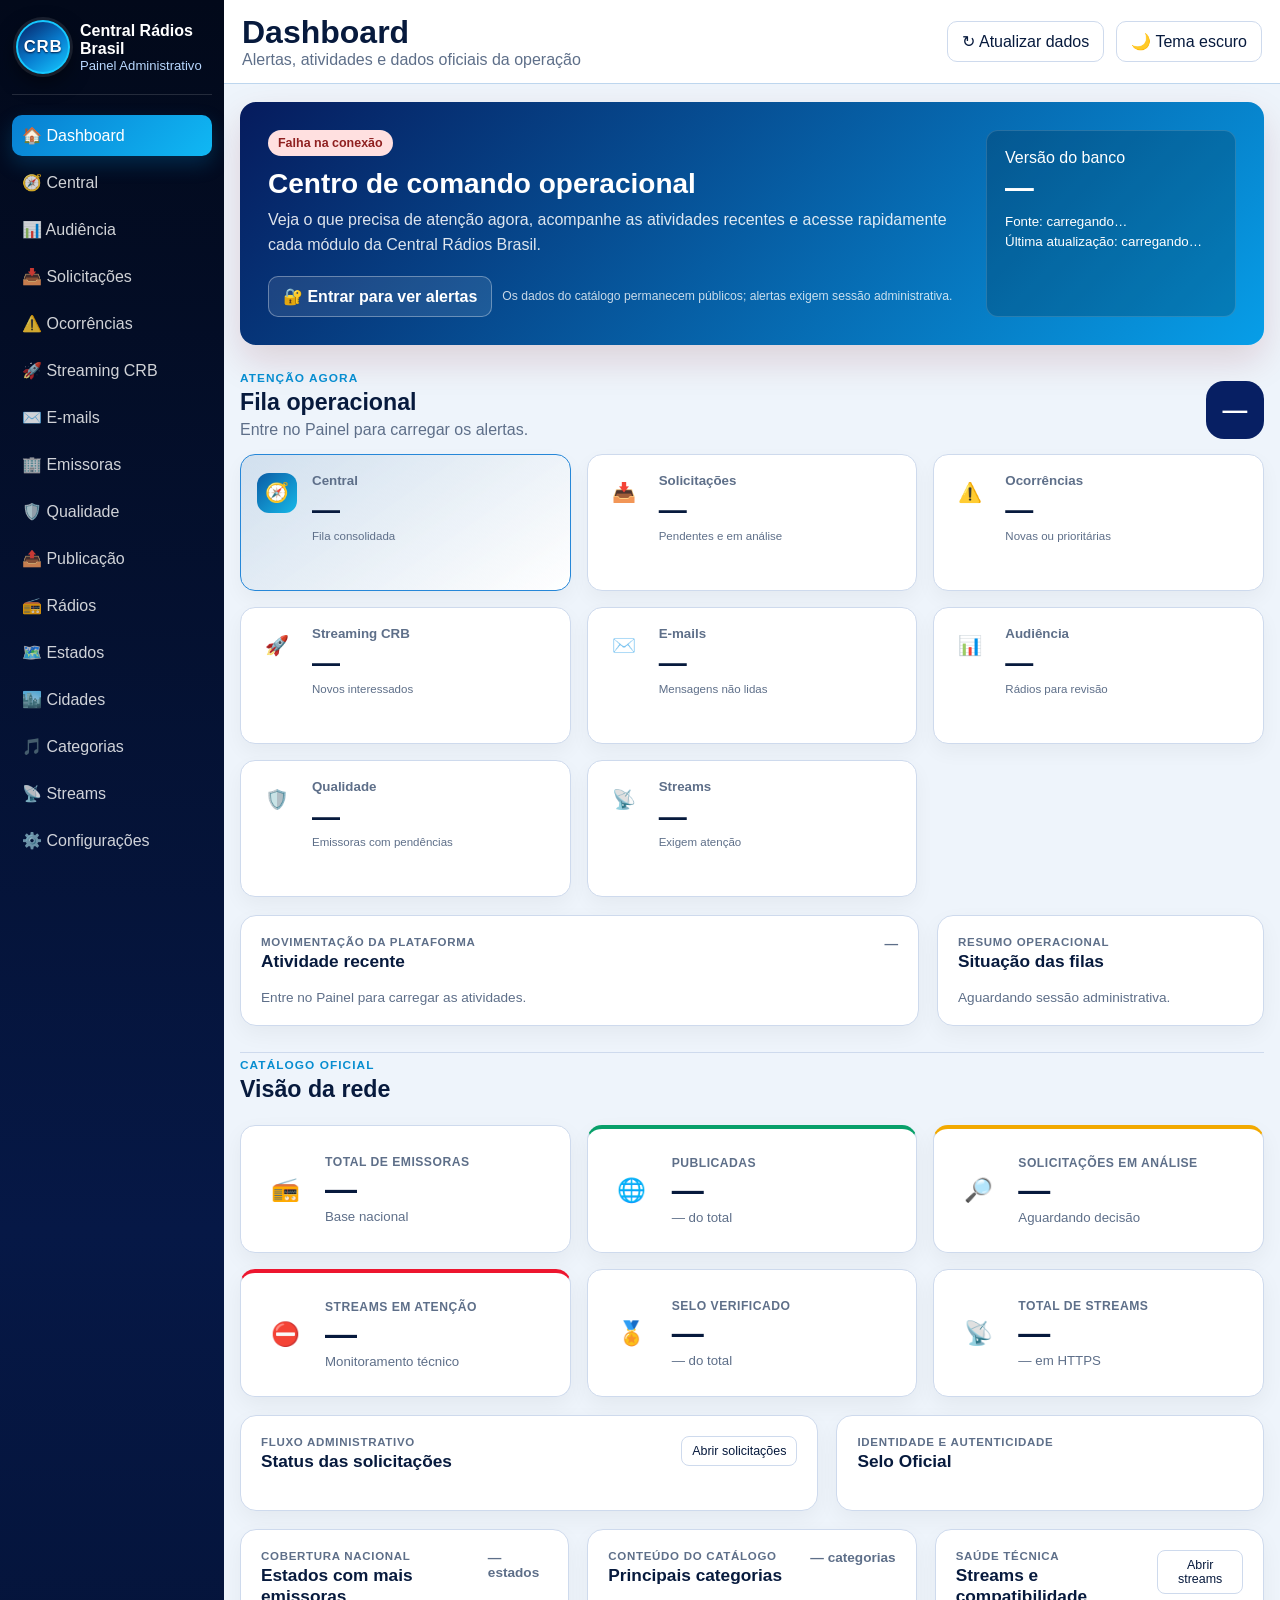
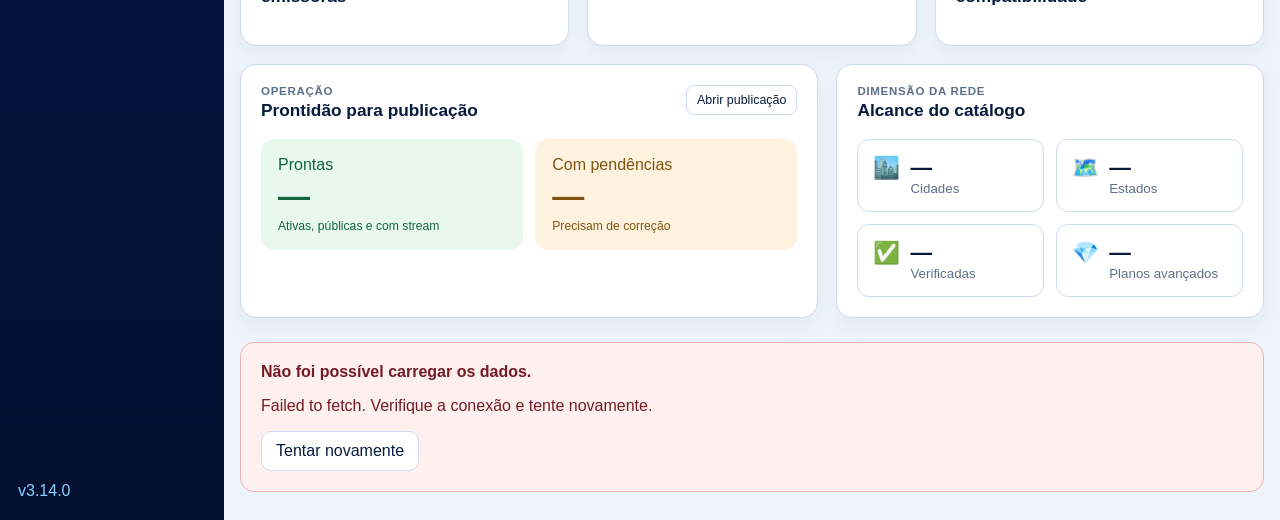
==== commit db45fb0a: "Admin 3.14.0" ====
--- a/index.html
+++ b/index.html
@@ -8,21 +8,22 @@
 <meta content="no-cache, no-store, must-revalidate" http-equiv="Cache-Control"/>
 <meta content="no-cache" http-equiv="Pragma"/>
 <meta content="0" http-equiv="Expires"/>
-<title>Central Rádios Brasil — Painel Administrativo v3.13.1</title>
-<link href="style.css?v=3.13.1" rel="stylesheet"/>
-<link href="css/dashboard.css?v=3.13.1" rel="stylesheet"/>
-<link href="css/audiencia.css?v=3.13.1" rel="stylesheet"/>
-<link href="css/qualidade.css?v=3.13.1" rel="stylesheet"/>
-<link href="css/radios.css?v=3.13.1" rel="stylesheet"/>
-<link href="css/streams.css?v=3.13.1" rel="stylesheet"/>
-<link href="css/emissoras.css?v=3.13.1" rel="stylesheet"/>
-<link href="css/solicitacoes.css?v=3.13.1" rel="stylesheet"/>
-<link href="css/emails.css?v=3.13.1" rel="stylesheet"/>
-<link href="css/streaming-interesses.css?v=3.13.1" rel="stylesheet"/>
-<link href="css/ocorrencias.css?v=3.13.1" rel="stylesheet"/>
+<title>Central Rádios Brasil — Painel Administrativo v3.14.0</title>
+<link href="style.css?v=3.14.0" rel="stylesheet"/>
+<link href="css/dashboard.css?v=3.14.0" rel="stylesheet"/>
+<link href="css/audiencia.css?v=3.14.0" rel="stylesheet"/>
+<link href="css/qualidade.css?v=3.14.0" rel="stylesheet"/>
+<link href="css/central-pendencias.css?v=3.14.0" rel="stylesheet"/>
+<link href="css/radios.css?v=3.14.0" rel="stylesheet"/>
+<link href="css/streams.css?v=3.14.0" rel="stylesheet"/>
+<link href="css/emissoras.css?v=3.14.0" rel="stylesheet"/>
+<link href="css/solicitacoes.css?v=3.14.0" rel="stylesheet"/>
+<link href="css/emails.css?v=3.14.0" rel="stylesheet"/>
+<link href="css/streaming-interesses.css?v=3.14.0" rel="stylesheet"/>
+<link href="css/ocorrencias.css?v=3.14.0" rel="stylesheet"/>
 
 </head>
-<body data-app-version="3.13.1" data-build="layout-amplo-global">
+<body data-app-version="3.14.0" data-build="central-alertas-pendencias">
 <div class="app-shell">
 <aside class="sidebar">
 <div class="brand">
@@ -34,6 +35,7 @@
 </div>
 <nav class="main-nav">
 <a class="nav-link active" data-route="dashboard" href="#/dashboard">🏠 Dashboard</a>
+<a class="nav-link" data-route="central" href="#/central">🧭 Central <span class="nav-alert-count hidden" id="central-nav-count"></span></a>
 <a class="nav-link" data-route="audiencia" href="#/audiencia">📊 Audiência <span class="nav-alert-count hidden" id="audiencia-nav-count"></span></a>
 <a class="nav-link" data-route="solicitacoes" href="#/solicitacoes">📥 Solicitações <span class="nav-alert-count hidden" id="solicitacoes-nav-count"></span></a>
 <a class="nav-link" data-route="ocorrencias" href="#/ocorrencias">⚠️ Ocorrências <span class="nav-alert-count hidden" id="ocorrencias-nav-count"></span></a>
@@ -98,6 +100,10 @@
 <strong class="operations-total" id="dashboard-alert-total">—</strong>
 </section>
 <section aria-label="Alertas operacionais" class="operations-kpis">
+<button class="operation-card operation-card-central" data-dashboard-route="central" type="button">
+<span class="operation-icon">🧭</span><small>Central</small>
+<strong id="dashboard-alert-central">—</strong><em>Fila consolidada</em>
+</button>
 <button class="operation-card" data-dashboard-route="solicitacoes" type="button">
 <span class="operation-icon">📥</span><small>Solicitações</small>
 <strong id="dashboard-alert-solicitacoes">—</strong><em>Pendentes e em análise</em>
@@ -1094,6 +1100,55 @@
 </article>
 </section>
 </section>
+<section class="central-page hidden" id="central-page">
+<section class="central-hero">
+  <div>
+    <span class="status-badge loading" id="central-status-badge">Aguardando sincronização</span>
+    <h2>Central de Alertas e Pendências</h2>
+    <p>Reúna em uma única fila o que exige atenção em solicitações, alterações, ocorrências, e-mails, streaming, audiência, qualidade e streams. A Central organiza o trabalho, registra decisões e leva diretamente ao módulo responsável.</p>
+  </div>
+  <div class="central-hero-meta"><strong>Operação sem ações automáticas destrutivas</strong><small id="central-atualizado-em">Ainda não sincronizado</small></div>
+</section>
+<section class="central-login-panel" id="central-login-panel">
+  <div><h3>Sessão administrativa necessária</h3><p>Entre para sincronizar os módulos e registrar decisões no D1.</p></div>
+  <button class="primary-button" id="central-login" type="button">🔐 Entrar e carregar</button>
+</section>
+<div class="hidden" id="central-conteudo">
+<span class="central-source-note is-success" id="central-fontes-nota">Clique em sincronizar para consolidar os módulos.</span>
+<section class="central-toolbar">
+  <label class="central-search">Buscar<input id="central-busca" placeholder="Emissora, protocolo, título ou referência" type="search"/></label>
+  <label>Status<select id="central-status"><option value="abertas">Abertas</option><option value="pendente">Pendentes</option><option value="em_analise">Em análise</option><option value="monitorando">Monitorando</option><option value="encerradas">Encerradas</option><option value="resolvida">Resolvidas</option><option value="ignorada">Ignoradas</option><option value="">Todos</option></select></label>
+  <label>Prioridade<select id="central-prioridade"><option value="">Todas</option><option value="urgente">Urgente</option><option value="alta">Alta</option><option value="media">Média</option><option value="baixa">Baixa</option></select></label>
+  <label>Origem<select id="central-origem"><option value="">Todas</option><option value="solicitacoes">Solicitações</option><option value="alteracoes">Alterações</option><option value="ocorrencias">Ocorrências</option><option value="streaming">Streaming CRB</option><option value="emails">E-mails</option><option value="audiencia">Audiência</option><option value="qualidade">Qualidade</option><option value="streams">Streams</option></select></label>
+  <label>Fonte<select id="central-ativas"><option value="1">Ativa</option><option value="0">Encerrada</option><option value="todas">Todas</option></select></label>
+  <label>Por página<select id="central-limite"><option value="25">25</option><option value="50" selected>50</option><option value="100">100</option><option value="200">200</option></select></label>
+  <button class="secondary-button" id="central-filtrar" type="button">Aplicar</button>
+  <button class="secondary-button" id="central-limpar" type="button">Limpar</button>
+  <button class="primary-button" id="central-atualizar" type="button">↻ Sincronizar tudo</button>
+  <button class="secondary-button" id="central-exportar" type="button">⬇ CSV</button>
+  <span class="central-results-count" id="central-resultados">0 resultados</span>
+</section>
+<section class="central-kpis">
+  <article class="central-kpi"><span>Abertas</span><strong id="central-kpi-abertas">0</strong><small>Fila ativa</small></article>
+  <article class="central-kpi is-danger"><span>Urgentes</span><strong id="central-kpi-urgentes">0</strong><small>Prioridade máxima</small></article>
+  <article class="central-kpi"><span>Pendentes</span><strong id="central-kpi-pendentes">0</strong><small>Aguardando início</small></article>
+  <article class="central-kpi is-warning"><span>Em análise</span><strong id="central-kpi-analise">0</strong><small>Em tratamento</small></article>
+  <article class="central-kpi"><span>Monitorando</span><strong id="central-kpi-monitorando">0</strong><small>Acompanhamento ativo</small></article>
+  <article class="central-kpi"><span>Resolvidas</span><strong id="central-kpi-resolvidas">0</strong><small>Histórico preservado</small></article>
+</section>
+<section class="central-table-card"><div class="table-scroll"><table class="central-table"><thead><tr><th>Prioridade</th><th>Origem</th><th>Pendência</th><th>Emissora</th><th>Em aberto</th><th>Status</th><th>Atualização</th><th>Ações</th></tr></thead><tbody id="central-table-body"><tr><td class="empty-state" colspan="8">Sincronize os módulos para montar a fila.</td></tr></tbody></table></div><div class="central-pagination"><button class="secondary-button" id="central-anterior" type="button">← Anterior</button><span id="central-pagina">Página 1 de 1</span><button class="secondary-button" id="central-proxima" type="button">Próxima →</button></div></section>
+<section class="central-detail hidden" id="central-detalhe">
+  <header class="central-detail-header"><div><h2 id="central-detalhe-titulo">Detalhes da pendência</h2><p id="central-detalhe-subtitulo">—</p></div><div class="central-toolbar-actions"><button class="secondary-button" id="central-detalhe-abrir-origem" type="button">Abrir módulo responsável</button><button class="secondary-button" id="central-detalhe-fechar" type="button">Fechar</button></div></header>
+  <form class="central-detail-form" id="central-detalhe-form">
+    <label>Status<select id="central-detalhe-status"><option value="pendente">Pendente</option><option value="em_analise">Em análise</option><option value="monitorando">Monitorando</option><option value="resolvida">Resolvida</option><option value="ignorada">Ignorada</option></select></label>
+    <label>Prioridade<select id="central-detalhe-prioridade"><option value="">Automática (sugerida)</option><option value="baixa">Baixa</option><option value="media">Média</option><option value="alta">Alta</option><option value="urgente">Urgente</option></select></label>
+    <label>Observação administrativa<textarea id="central-detalhe-observacao" maxlength="2400" placeholder="Registre o que foi verificado, a decisão e o próximo acompanhamento."></textarea></label>
+    <button class="primary-button" id="central-detalhe-salvar" type="submit">Salvar decisão</button>
+  </form>
+  <div id="central-detalhe-conteudo"></div>
+</section>
+</div>
+</section>
 <section class="audiencia-page hidden" id="audiencia-page">
 <section class="audiencia-hero">
   <div>
@@ -1989,24 +2044,25 @@
 </div>
 </section>
 </div>
-<script src="config.js?v=3.13.1"></script>
-<script src="js/utils.js?v=3.13.1"></script>
-<script src="js/api.js?v=3.13.1"></script>
-<script src="js/qualidade.js?v=3.13.1"></script>
-<script src="js/dashboard.js?v=3.13.1"></script>
-<script src="js/radios.js?v=3.13.1"></script>
-<script src="js/estados.js?v=3.13.1"></script>
-<script src="js/categorias.js?v=3.13.1"></script>
-<script src="js/cidades.js?v=3.13.1"></script>
-<script src="js/streams.js?v=3.13.1"></script>
-<script src="js/emissoras.js?v=3.13.1"></script>
-<script src="js/publicacao.js?v=3.13.1"></script>
-<script src="js/solicitacoes.js?v=3.13.1"></script>
-<script src="js/emails.js?v=3.13.1"></script>
-<script src="js/streaming-interesses.js?v=3.13.1"></script>
-<script src="js/ocorrencias.js?v=3.13.1"></script>
-<script src="js/audiencia.js?v=3.13.1"></script>
+<script src="config.js?v=3.14.0"></script>
+<script src="js/utils.js?v=3.14.0"></script>
+<script src="js/api.js?v=3.14.0"></script>
+<script src="js/qualidade.js?v=3.14.0"></script>
+<script src="js/central-pendencias.js?v=3.14.0"></script>
+<script src="js/dashboard.js?v=3.14.0"></script>
+<script src="js/radios.js?v=3.14.0"></script>
+<script src="js/estados.js?v=3.14.0"></script>
+<script src="js/categorias.js?v=3.14.0"></script>
+<script src="js/cidades.js?v=3.14.0"></script>
+<script src="js/streams.js?v=3.14.0"></script>
+<script src="js/emissoras.js?v=3.14.0"></script>
+<script src="js/publicacao.js?v=3.14.0"></script>
+<script src="js/solicitacoes.js?v=3.14.0"></script>
+<script src="js/emails.js?v=3.14.0"></script>
+<script src="js/streaming-interesses.js?v=3.14.0"></script>
+<script src="js/ocorrencias.js?v=3.14.0"></script>
+<script src="js/audiencia.js?v=3.14.0"></script>
 
-<script src="app.js?v=3.13.1"></script>
+<script src="app.js?v=3.14.0"></script>
 </body>
 </html>
--- a/css/dashboard.css
+++ b/css/dashboard.css
@@ -57,3 +57,11 @@
   .operations-kpis{grid-template-columns:1fr}
   .operation-card{min-height:116px}
 }
+
+/* v3.14.0 — Central de Pendências em grade equilibrada. */
+.operations-kpis{grid-template-columns:repeat(4,minmax(0,1fr))}
+.operation-card-central{border-color:#2687d8;background:linear-gradient(145deg,rgba(13,87,151,.13),var(--surface))}
+.operation-card-central .operation-icon{background:linear-gradient(135deg,#0b5ca5,#16b8e8);color:#fff}
+@media(max-width:1300px){.operations-kpis{grid-template-columns:repeat(3,minmax(0,1fr))}}
+@media(max-width:800px){.operations-kpis{grid-template-columns:repeat(2,minmax(0,1fr))}}
+@media(max-width:520px){.operations-kpis{grid-template-columns:1fr}}
--- a/css/central-pendencias.css
+++ b/css/central-pendencias.css
@@ -0,0 +1,3 @@
+.central-page{display:grid;gap:18px}.central-hero{display:flex;justify-content:space-between;gap:24px;padding:24px;border:1px solid var(--border);border-radius:18px;background:linear-gradient(135deg,rgba(8,42,83,.96),rgba(4,24,52,.98));color:#fff}.central-hero h2{margin:10px 0 8px;font-size:clamp(1.45rem,2.2vw,2.15rem)}.central-hero p{max-width:850px;margin:0;color:#bfd0e8;line-height:1.6}.central-hero-meta{min-width:230px;display:flex;flex-direction:column;align-items:flex-end;justify-content:center;gap:6px;text-align:right}.central-hero-meta strong{font-size:1.05rem}.central-hero-meta small{color:#9bb3d4}.central-login-panel{display:flex;align-items:center;justify-content:space-between;gap:20px;padding:20px;border:1px solid #d5a600;border-radius:16px;background:rgba(255,193,7,.12)}.central-login-panel h3{margin:0 0 6px}.central-login-panel p{margin:0}.central-source-note{display:block;padding:11px 14px;border-radius:12px;font-size:.9rem}.central-source-note.is-success{background:rgba(22,190,145,.12);color:#7ce4c3;border:1px solid rgba(22,190,145,.32)}.central-source-note.is-warning{background:rgba(255,181,35,.14);color:#ffd67d;border:1px solid rgba(255,181,35,.35)}.central-toolbar{display:grid;grid-template-columns:minmax(220px,2fr) repeat(4,minmax(135px,1fr)) auto auto auto;gap:12px;align-items:end;padding:16px;border:1px solid var(--border);border-radius:16px;background:var(--surface)}.central-toolbar label{display:grid;gap:6px;font-size:.78rem;font-weight:700;color:var(--muted)}.central-toolbar input,.central-toolbar select,.central-detail-form textarea,.central-detail-form select{width:100%;min-height:42px;border:1px solid var(--border);border-radius:10px;padding:9px 11px;background:var(--background);color:var(--text)}.central-toolbar-actions{display:flex;gap:8px;align-items:center}.central-results-count{align-self:center;white-space:nowrap;font-weight:800;color:var(--muted)}.central-kpis{display:grid;grid-template-columns:repeat(6,minmax(130px,1fr));gap:12px}.central-kpi{padding:18px;border:1px solid var(--border);border-radius:15px;background:var(--surface);display:grid;gap:5px}.central-kpi span{font-size:.78rem;font-weight:800;color:var(--muted)}.central-kpi strong{font-size:1.75rem;color:var(--text)}.central-kpi small{color:var(--muted)}.central-kpi.is-danger{border-color:rgba(255,73,100,.55);background:linear-gradient(145deg,rgba(90,14,32,.38),var(--surface))}.central-kpi.is-warning{border-color:rgba(255,181,35,.48)}.central-table-card{border:1px solid var(--border);border-radius:16px;overflow:hidden;background:var(--surface)}.central-table{width:100%;min-width:1280px;border-collapse:collapse}.central-table th{padding:13px 12px;text-align:left;font-size:.72rem;letter-spacing:.045em;text-transform:uppercase;color:#a9c2e2;background:#092348;position:sticky;top:0;z-index:2}.central-table td{padding:13px 12px;border-top:1px solid rgba(73,111,157,.35);vertical-align:top}.central-table td strong{display:block;color:var(--text)}.central-table td small,.central-table td code{display:block;margin-top:4px;color:var(--muted);font-size:.75rem}.central-table td code{max-width:340px;overflow:hidden;text-overflow:ellipsis;white-space:nowrap}.central-row--urgente{box-shadow:inset 4px 0 #ff4964}.central-row--alta{box-shadow:inset 4px 0 #ff9d37}.central-row--media{box-shadow:inset 4px 0 #ffd75a}.central-row--baixa{box-shadow:inset 4px 0 #39cfa4}.central-row.is-closed{opacity:.7}.central-priority,.central-status,.central-origin{display:inline-flex;align-items:center;gap:5px;border-radius:999px;padding:5px 9px;font-weight:850;font-size:.72rem;white-space:nowrap}.central-priority--urgente{background:#5c1325;color:#ff9aae}.central-priority--alta{background:#573017;color:#ffbd7b}.central-priority--media{background:#4c4317;color:#ffe685}.central-priority--baixa{background:#123e35;color:#86ebce}.central-status--pendente{background:#412e10;color:#ffd270}.central-status--em_analise{background:#153760;color:#9ed0ff}.central-status--monitorando{background:#3f2458;color:#d7abff}.central-status--resolvida{background:#123d32;color:#7fe7c4}.central-status--ignorada{background:#303744;color:#c5cfdd}.central-origin{background:rgba(47,122,208,.14);color:#b9d8ff;padding-left:0}.central-actions{min-width:245px;display:flex;gap:6px;flex-wrap:wrap}.central-pagination{display:flex;justify-content:flex-end;align-items:center;gap:10px;padding:14px 16px;border-top:1px solid rgba(73,111,157,.35)}.central-pagination span{font-weight:800;color:var(--muted)}.central-detail{padding:20px;border:1px solid var(--border);border-radius:18px;background:var(--surface);scroll-margin-top:90px}.central-detail-header{display:flex;justify-content:space-between;gap:20px;align-items:flex-start;padding-bottom:14px;border-bottom:1px solid rgba(73,111,157,.35)}.central-detail-header h2{margin:0 0 5px}.central-detail-header p{margin:0;color:var(--muted)}.central-detail-form{display:grid;grid-template-columns:180px 180px minmax(260px,1fr) auto;gap:12px;align-items:end;margin:18px 0}.central-detail-form label{display:grid;gap:6px;font-size:.78rem;font-weight:800;color:var(--muted)}.central-detail-form textarea{min-height:84px;resize:vertical}.central-detail-kpis{display:grid;grid-template-columns:repeat(4,minmax(140px,1fr));gap:12px;margin:16px 0}.central-detail-kpis article{padding:15px;border:1px solid rgba(73,111,157,.42);border-radius:13px;background:var(--background)}.central-detail-kpis span{display:block;font-size:.75rem;color:#91a8c8}.central-detail-kpis strong{display:block;margin-top:5px;font-size:1.1rem}.central-detail-grid{display:grid;grid-template-columns:1fr 1fr;gap:14px}.central-detail-card{padding:17px;border:1px solid rgba(73,111,157,.42);border-radius:14px;background:var(--background);margin-top:14px}.central-detail-card h3{margin:0 0 12px}.central-detail-card p{color:#b5c8e0;line-height:1.55}.central-metadata{display:grid;grid-template-columns:repeat(2,minmax(130px,1fr));gap:8px}.central-metadata div{padding:9px;border-radius:9px;background:color-mix(in srgb,var(--background) 82%,#2c5b91 18%)}.central-metadata span,.central-metadata strong{display:block}.central-metadata span{font-size:.7rem;color:#8ea8ca;text-transform:uppercase}.central-metadata strong{margin-top:3px;font-size:.82rem;overflow-wrap:anywhere}.central-history{list-style:none;padding:0;margin:0;display:grid;gap:12px}.central-history li{display:flex;gap:10px;align-items:flex-start}.central-history-dot{width:10px;height:10px;margin-top:5px;border-radius:50%;background:#28c99a;box-shadow:0 0 0 4px rgba(40,201,154,.13)}.central-history strong,.central-history small{display:block}.central-history small{margin-top:3px;color:#91a8c8}.central-history-empty{color:#91a8c8}.central-loading,.central-error{padding:24px;text-align:center}.central-error{color:#ff9aae}@media(max-width:1280px){.central-toolbar{grid-template-columns:repeat(4,minmax(150px,1fr))}.central-kpis{grid-template-columns:repeat(3,1fr)}.central-detail-form{grid-template-columns:1fr 1fr}.central-detail-form label:nth-child(3){grid-column:1/-1}.central-detail-form button{justify-self:start}}@media(max-width:760px){.central-hero,.central-login-panel{flex-direction:column}.central-hero-meta{align-items:flex-start;text-align:left;min-width:0}.central-toolbar{grid-template-columns:1fr}.central-kpis{grid-template-columns:repeat(2,1fr)}.central-detail-kpis,.central-detail-grid,.central-metadata{grid-template-columns:1fr}.central-detail-form{grid-template-columns:1fr}.central-detail-form label:nth-child(3){grid-column:auto}.central-actions{min-width:210px}}
+
+body:not(.dark-theme) .central-source-note.is-success{color:#126b50}body:not(.dark-theme) .central-source-note.is-warning{color:#795300}body:not(.dark-theme) .central-origin{color:#0b5ca5}body:not(.dark-theme) .central-detail-card p,body:not(.dark-theme) .central-detail-kpis span,body:not(.dark-theme) .central-metadata span,body:not(.dark-theme) .central-history small{color:var(--muted)}
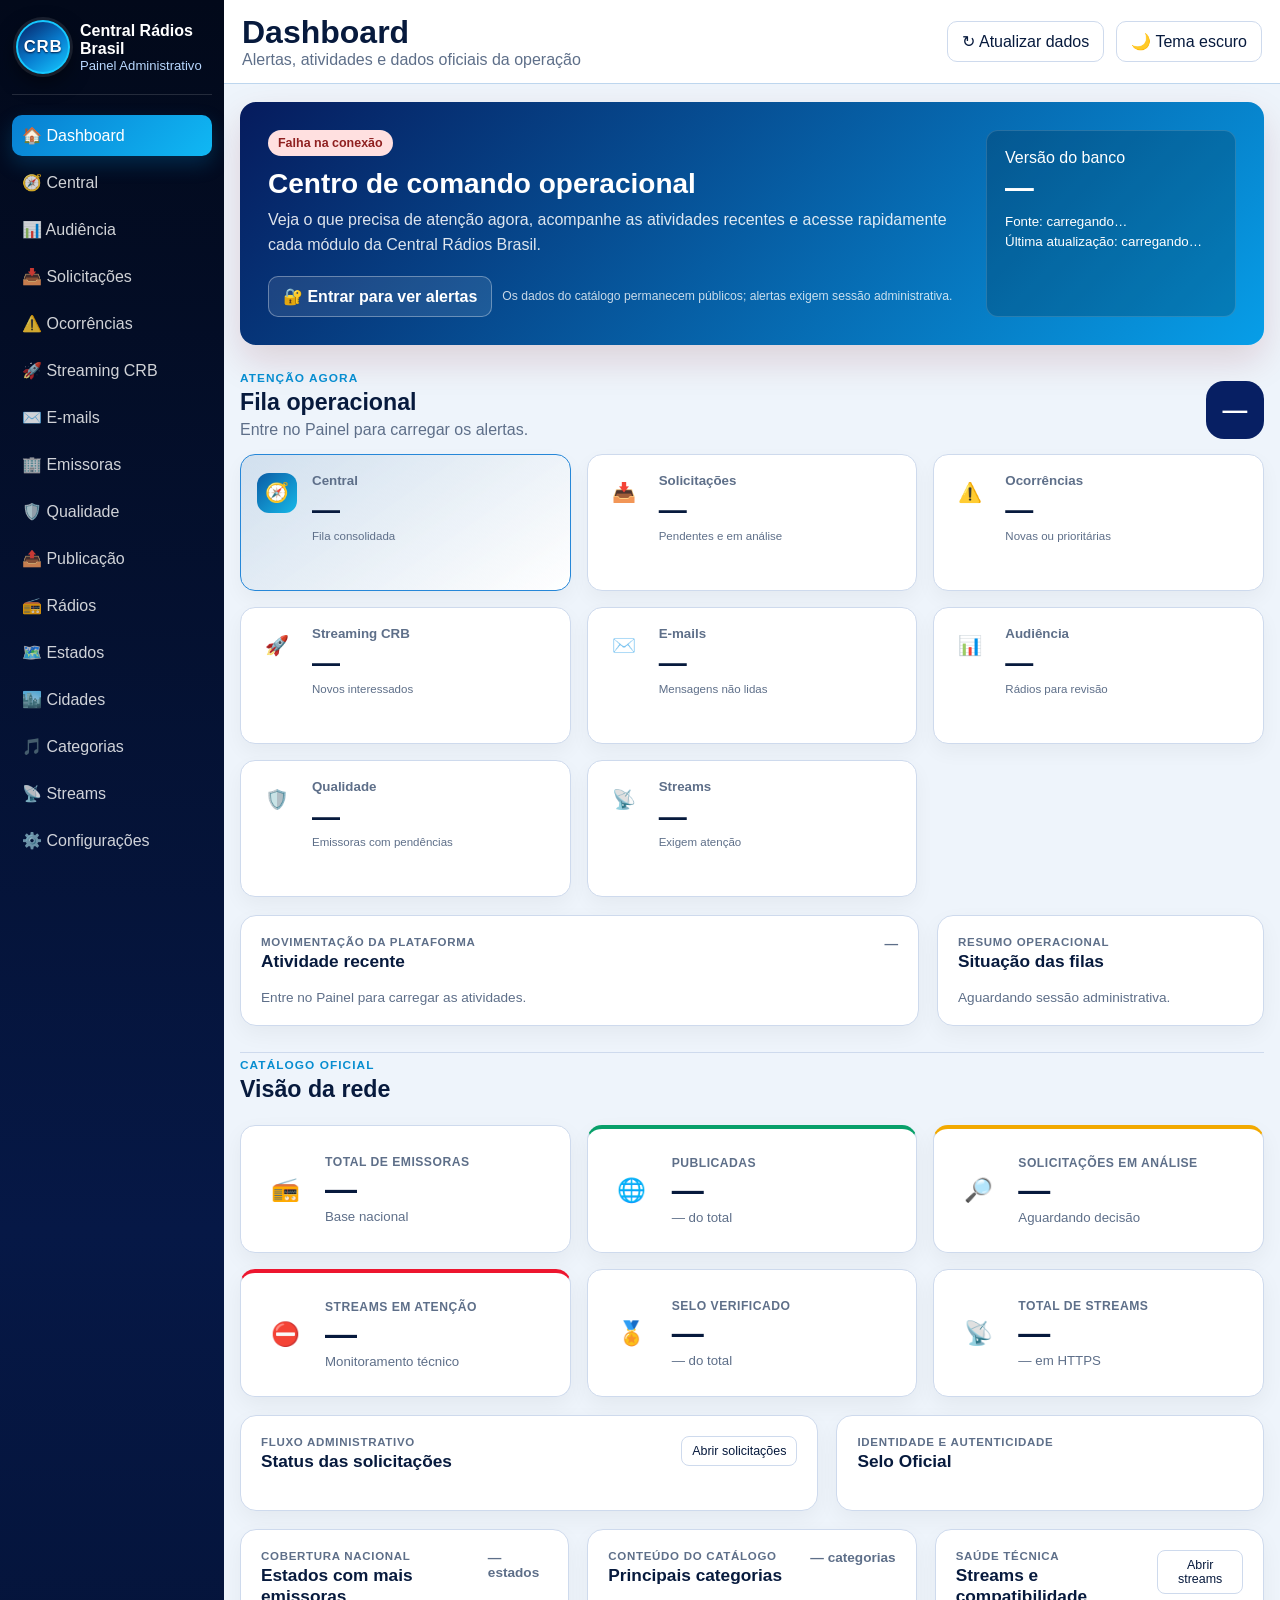
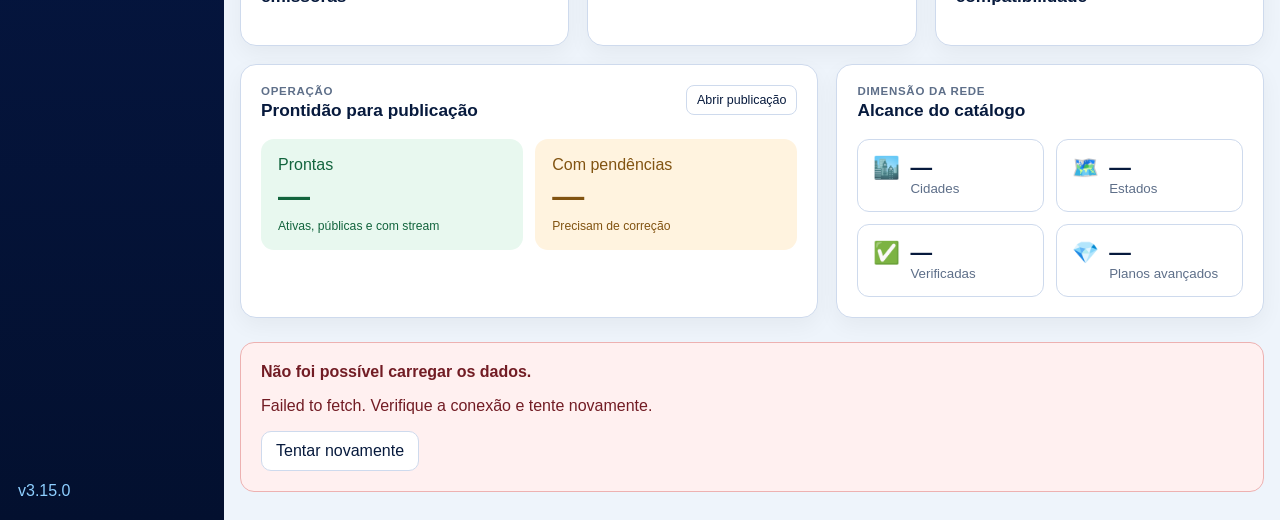
==== commit 9ff5202a: "3.15.0" ====
--- a/index.html
+++ b/index.html
@@ -8,22 +8,23 @@
 <meta content="no-cache, no-store, must-revalidate" http-equiv="Cache-Control"/>
 <meta content="no-cache" http-equiv="Pragma"/>
 <meta content="0" http-equiv="Expires"/>
-<title>Central Rádios Brasil — Painel Administrativo v3.14.0</title>
-<link href="style.css?v=3.14.0" rel="stylesheet"/>
-<link href="css/dashboard.css?v=3.14.0" rel="stylesheet"/>
-<link href="css/audiencia.css?v=3.14.0" rel="stylesheet"/>
-<link href="css/qualidade.css?v=3.14.0" rel="stylesheet"/>
-<link href="css/central-pendencias.css?v=3.14.0" rel="stylesheet"/>
-<link href="css/radios.css?v=3.14.0" rel="stylesheet"/>
-<link href="css/streams.css?v=3.14.0" rel="stylesheet"/>
-<link href="css/emissoras.css?v=3.14.0" rel="stylesheet"/>
-<link href="css/solicitacoes.css?v=3.14.0" rel="stylesheet"/>
-<link href="css/emails.css?v=3.14.0" rel="stylesheet"/>
-<link href="css/streaming-interesses.css?v=3.14.0" rel="stylesheet"/>
-<link href="css/ocorrencias.css?v=3.14.0" rel="stylesheet"/>
+<title>Central Rádios Brasil — Painel Administrativo v3.15.0</title>
+<link href="style.css?v=3.15.0" rel="stylesheet"/>
+<link href="css/dashboard.css?v=3.15.0" rel="stylesheet"/>
+<link href="css/audiencia.css?v=3.15.0" rel="stylesheet"/>
+<link href="css/qualidade.css?v=3.15.0" rel="stylesheet"/>
+<link href="css/central-pendencias.css?v=3.15.0" rel="stylesheet"/>
+<link href="css/radios.css?v=3.15.0" rel="stylesheet"/>
+<link href="css/streams.css?v=3.15.0" rel="stylesheet"/>
+<link href="css/emissoras.css?v=3.15.0" rel="stylesheet"/>
+<link href="css/solicitacoes.css?v=3.15.0" rel="stylesheet"/>
+<link href="css/emails.css?v=3.15.0" rel="stylesheet"/>
+<link href="css/streaming-interesses.css?v=3.15.0" rel="stylesheet"/>
+<link href="css/ocorrencias.css?v=3.15.0" rel="stylesheet"/>
+<link href="css/smart-tables.css?v=3.15.0" rel="stylesheet"/>
 
 </head>
-<body data-app-version="3.14.0" data-build="central-alertas-pendencias">
+<body data-app-version="3.15.0" data-build="navegacao-inteligente-listagens">
 <div class="app-shell">
 <aside class="sidebar">
 <div class="brand">
@@ -2044,25 +2045,26 @@
 </div>
 </section>
 </div>
-<script src="config.js?v=3.14.0"></script>
-<script src="js/utils.js?v=3.14.0"></script>
-<script src="js/api.js?v=3.14.0"></script>
-<script src="js/qualidade.js?v=3.14.0"></script>
-<script src="js/central-pendencias.js?v=3.14.0"></script>
-<script src="js/dashboard.js?v=3.14.0"></script>
-<script src="js/radios.js?v=3.14.0"></script>
-<script src="js/estados.js?v=3.14.0"></script>
-<script src="js/categorias.js?v=3.14.0"></script>
-<script src="js/cidades.js?v=3.14.0"></script>
-<script src="js/streams.js?v=3.14.0"></script>
-<script src="js/emissoras.js?v=3.14.0"></script>
-<script src="js/publicacao.js?v=3.14.0"></script>
-<script src="js/solicitacoes.js?v=3.14.0"></script>
-<script src="js/emails.js?v=3.14.0"></script>
-<script src="js/streaming-interesses.js?v=3.14.0"></script>
-<script src="js/ocorrencias.js?v=3.14.0"></script>
-<script src="js/audiencia.js?v=3.14.0"></script>
+<script src="config.js?v=3.15.0"></script>
+<script src="js/utils.js?v=3.15.0"></script>
+<script src="js/api.js?v=3.15.0"></script>
+<script src="js/qualidade.js?v=3.15.0"></script>
+<script src="js/central-pendencias.js?v=3.15.0"></script>
+<script src="js/dashboard.js?v=3.15.0"></script>
+<script src="js/radios.js?v=3.15.0"></script>
+<script src="js/estados.js?v=3.15.0"></script>
+<script src="js/categorias.js?v=3.15.0"></script>
+<script src="js/cidades.js?v=3.15.0"></script>
+<script src="js/streams.js?v=3.15.0"></script>
+<script src="js/emissoras.js?v=3.15.0"></script>
+<script src="js/publicacao.js?v=3.15.0"></script>
+<script src="js/solicitacoes.js?v=3.15.0"></script>
+<script src="js/emails.js?v=3.15.0"></script>
+<script src="js/streaming-interesses.js?v=3.15.0"></script>
+<script src="js/ocorrencias.js?v=3.15.0"></script>
+<script src="js/audiencia.js?v=3.15.0"></script>
 
-<script src="app.js?v=3.14.0"></script>
+<script src="js/smart-tables.js?v=3.15.0"></script>
+<script src="app.js?v=3.15.0"></script>
 </body>
 </html>
--- a/css/smart-tables.css
+++ b/css/smart-tables.css
@@ -0,0 +1,191 @@
+/* Admin 3.15.0 — Navegação Inteligente das Listagens */
+:root{
+  --smart-table-toolbar-height:44px;
+  --smart-table-sticky-width:210px;
+  --smart-table-actions-width:194px;
+}
+
+/* Contêiner e barra superior sincronizada */
+.smart-table-card-host{overflow:visible!important}
+.smart-table-host{position:relative;min-width:0;background:var(--surface);border-radius:inherit}
+.smart-table-controls{
+  position:sticky;
+  top:0;
+  z-index:35;
+  display:flex;
+  align-items:center;
+  justify-content:space-between;
+  gap:10px;
+  min-height:var(--smart-table-toolbar-height);
+  padding:7px 9px;
+  border-bottom:1px solid var(--border);
+  background:color-mix(in srgb,var(--surface) 94%,var(--bg) 6%);
+  box-shadow:0 5px 14px rgba(2,12,34,.08);
+}
+.smart-table-controls__nav,.smart-table-controls__options{display:flex;align-items:center;gap:6px;min-width:0}
+.smart-table-controls__hint{max-width:300px;overflow:hidden;text-overflow:ellipsis;white-space:nowrap;color:var(--muted);font-size:.76rem;font-weight:700}
+.smart-table-control-button,.smart-table-columns summary{
+  min-width:34px;
+  min-height:32px;
+  display:inline-flex;
+  align-items:center;
+  justify-content:center;
+  gap:6px;
+  padding:6px 9px;
+  border:1px solid var(--border);
+  border-radius:8px;
+  background:var(--surface);
+  color:var(--text);
+  font-size:.78rem;
+  font-weight:800;
+  line-height:1;
+  cursor:pointer;
+  user-select:none;
+}
+.smart-table-control-button:hover,.smart-table-columns summary:hover{border-color:var(--primary);color:var(--primary)}
+.smart-table-control-button.is-active{background:color-mix(in srgb,var(--primary) 15%,var(--surface));border-color:var(--primary);color:var(--primary)}
+.smart-table-control-button:disabled{opacity:.42;cursor:not-allowed}
+.smart-table-columns{position:relative}
+.smart-table-columns summary{list-style:none;white-space:nowrap}
+.smart-table-columns summary::-webkit-details-marker{display:none}
+.smart-table-columns__panel{
+  position:absolute;
+  top:calc(100% + 7px);
+  right:0;
+  z-index:90;
+  width:min(320px,calc(100vw - 32px));
+  max-height:360px;
+  overflow:auto;
+  padding:10px;
+  border:1px solid var(--border);
+  border-radius:12px;
+  background:var(--surface);
+  box-shadow:0 18px 50px rgba(1,8,24,.28);
+}
+.smart-table-columns__panel strong{display:block;padding:3px 5px 9px;font-size:.82rem}
+.smart-table-columns__panel label{display:flex;align-items:center;gap:9px;padding:8px 6px;border-radius:8px;font-size:.8rem;color:var(--text)}
+.smart-table-columns__panel label:hover{background:var(--bg)}
+.smart-table-columns__panel input{width:auto;margin:0}
+.smart-table-columns__panel small{display:block;padding:8px 5px 3px;color:var(--muted);line-height:1.4}
+
+.smart-table-top-scroll{
+  height:15px;
+  overflow-x:auto;
+  overflow-y:hidden;
+  border-bottom:1px solid var(--border);
+  background:color-mix(in srgb,var(--surface) 97%,var(--text) 3%);
+  scrollbar-width:auto;
+}
+.smart-table-top-scroll.is-hidden{display:none}
+.smart-table-top-scroll__spacer{height:1px}
+.smart-table-scroll{position:relative;max-width:100%;overflow-x:auto!important;overflow-y:visible;scrollbar-gutter:stable}
+.smart-table-scroll::-webkit-scrollbar,.smart-table-top-scroll::-webkit-scrollbar{height:13px}
+.smart-table-scroll::-webkit-scrollbar-track,.smart-table-top-scroll::-webkit-scrollbar-track{background:color-mix(in srgb,var(--surface) 86%,var(--text) 14%);border-radius:99px}
+.smart-table-scroll::-webkit-scrollbar-thumb,.smart-table-top-scroll::-webkit-scrollbar-thumb{background:color-mix(in srgb,var(--primary) 70%,#5e7a9e 30%);border:3px solid transparent;background-clip:padding-box;border-radius:99px}
+
+/* Células fixas: emissora/identificação e ações */
+.smart-table{position:relative}
+.smart-table .smart-sticky-anchor,
+.smart-table .smart-sticky-actions{
+  position:sticky!important;
+  background:var(--surface)!important;
+  background-clip:padding-box!important;
+}
+.smart-table thead .smart-sticky-anchor,
+.smart-table thead .smart-sticky-actions{
+  z-index:14!important;
+  background:color-mix(in srgb,var(--surface) 82%,#123866 18%)!important;
+}
+.smart-table tbody .smart-sticky-anchor,
+.smart-table tbody .smart-sticky-actions{z-index:8!important}
+.smart-table .smart-sticky-anchor{
+  left:0!important;
+  min-width:var(--smart-table-sticky-width)!important;
+  max-width:var(--smart-table-sticky-width)!important;
+  box-shadow:7px 0 12px -10px rgba(0,0,0,.9);
+}
+.smart-table .smart-sticky-actions{
+  display:table-cell!important;
+  right:0!important;
+  min-width:var(--smart-table-actions-width)!important;
+  width:var(--smart-table-actions-width)!important;
+  max-width:var(--smart-table-actions-width)!important;
+  box-shadow:-7px 0 12px -10px rgba(0,0,0,.9);
+}
+.smart-table tbody tr:hover .smart-sticky-anchor,
+.smart-table tbody tr:hover .smart-sticky-actions{background:color-mix(in srgb,var(--surface) 92%,var(--primary) 8%)!important}
+
+/* Ações reorganizadas em grade compacta e sempre visível */
+.smart-action-stack{display:grid;grid-template-columns:repeat(2,minmax(0,1fr));gap:6px;align-items:stretch;min-width:0}
+.smart-action-stack>*{min-width:0!important;width:100%;margin:0!important;padding:7px 6px!important;white-space:nowrap;overflow:hidden;text-overflow:ellipsis;text-align:center;font-size:.73rem!important}
+.smart-action-stack>*:only-child{grid-column:1/-1}
+.smart-action-stack>*.danger{grid-column:auto}
+
+/* Textos longos não alargam a tabela indefinidamente */
+.smart-table td,.smart-table th{overflow-wrap:anywhere}
+.smart-table td:not(.smart-sticky-anchor):not(.smart-sticky-actions){max-width:260px}
+.smart-table .smart-cell-clamp{line-height:1.28}
+.smart-table .smart-cell-clamp>strong,
+.smart-table .smart-cell-clamp>span:not(.status-badge):not([class*="status"]),
+.smart-table .smart-cell-clamp>small,
+.smart-table .smart-cell-clamp>code{
+  display:-webkit-box!important;
+  -webkit-box-orient:vertical;
+  -webkit-line-clamp:2;
+  overflow:hidden!important;
+  text-overflow:ellipsis;
+  white-space:normal!important;
+  max-width:100%!important;
+}
+.smart-table .smart-sticky-anchor .radio-name-cell,
+.smart-table .smart-sticky-anchor .audiencia-radio-cell,
+.smart-table .smart-sticky-anchor .qualidade-radio-cell{min-width:0!important;max-width:100%!important}
+.smart-table .smart-sticky-anchor strong,
+.smart-table .smart-sticky-anchor small,
+.smart-table .smart-sticky-anchor code{max-width:100%!important}
+
+/* Modo compacto para grandes bases */
+.smart-table-compact th,.smart-table-compact td{padding-top:7px!important;padding-bottom:7px!important;font-size:.76rem!important}
+.smart-table-compact td>small,.smart-table-compact td>code{font-size:.66rem!important}
+.smart-table-compact img,.smart-table-compact [class*="placeholder"]{width:34px!important;height:34px!important;flex-basis:34px!important}
+.smart-table-compact .status-badge,
+.smart-table-compact [class*="status--"],
+.smart-table-compact [class*="level--"],
+.smart-table-compact [class*="priority--"]{padding:4px 7px!important;font-size:.65rem!important}
+.smart-table-compact .smart-action-stack{gap:4px}
+.smart-table-compact .smart-action-stack>*{padding:5px 4px!important;font-size:.68rem!important}
+
+/* Paginação genérica para listas extensas */
+.smart-table-pagination{display:flex;align-items:center;justify-content:flex-end;gap:8px;flex-wrap:wrap;padding:11px 12px;border-top:1px solid var(--border);background:var(--surface)}
+.smart-table-pagination.is-hidden{display:none}
+.smart-table-pagination__status{margin-right:auto;color:var(--muted);font-size:.78rem;font-weight:700}
+.smart-table-pagination label{display:flex;align-items:center;gap:6px;color:var(--muted);font-size:.76rem;font-weight:700}
+.smart-table-pagination select{min-height:32px;padding:4px 7px;border:1px solid var(--border);border-radius:7px;background:var(--surface);color:var(--text)}
+.smart-table-pagination button{min-width:34px;min-height:32px;padding:5px 8px;border:1px solid var(--border);border-radius:8px;background:var(--surface);color:var(--text);font-weight:800}
+.smart-table-pagination button:hover:not(:disabled){border-color:var(--primary);color:var(--primary)}
+.smart-table-pagination button:disabled{opacity:.4;cursor:not-allowed}
+tr[hidden]{display:none!important}
+.smart-column-hidden{display:none!important}
+
+/* Aviso visual nas bordas quando ainda há conteúdo lateral */
+.smart-table-host::before,.smart-table-host::after{content:"";position:absolute;top:calc(var(--smart-table-toolbar-height) + 15px);bottom:0;width:16px;z-index:18;pointer-events:none;opacity:0;transition:opacity .18s}
+.smart-table-host::before{left:0;background:linear-gradient(90deg,rgba(0,0,0,.22),transparent)}
+.smart-table-host::after{right:0;background:linear-gradient(270deg,rgba(0,0,0,.22),transparent)}
+.smart-table-host.can-scroll-left::before,.smart-table-host.can-scroll-right::after{opacity:1}
+
+@media(max-width:1000px){
+  :root{--smart-table-sticky-width:185px;--smart-table-actions-width:166px}
+  .smart-table-controls__hint{display:none}
+  .smart-table-control-button span{display:none}
+  .smart-table-controls{padding:6px}
+  .smart-action-stack{grid-template-columns:1fr}
+}
+@media(max-width:700px){
+  :root{--smart-table-sticky-width:165px;--smart-table-actions-width:145px}
+  .smart-table-controls{position:static;align-items:flex-start;flex-wrap:wrap}
+  .smart-table-controls__nav,.smart-table-controls__options{width:100%;justify-content:space-between}
+  .smart-table .smart-sticky-anchor{position:static!important;min-width:165px!important;max-width:190px!important;box-shadow:none}
+  .smart-table .smart-sticky-actions{min-width:145px!important;width:145px!important;max-width:145px!important}
+  .smart-table-pagination{justify-content:center}
+  .smart-table-pagination__status{width:100%;margin:0;text-align:center}
+}
